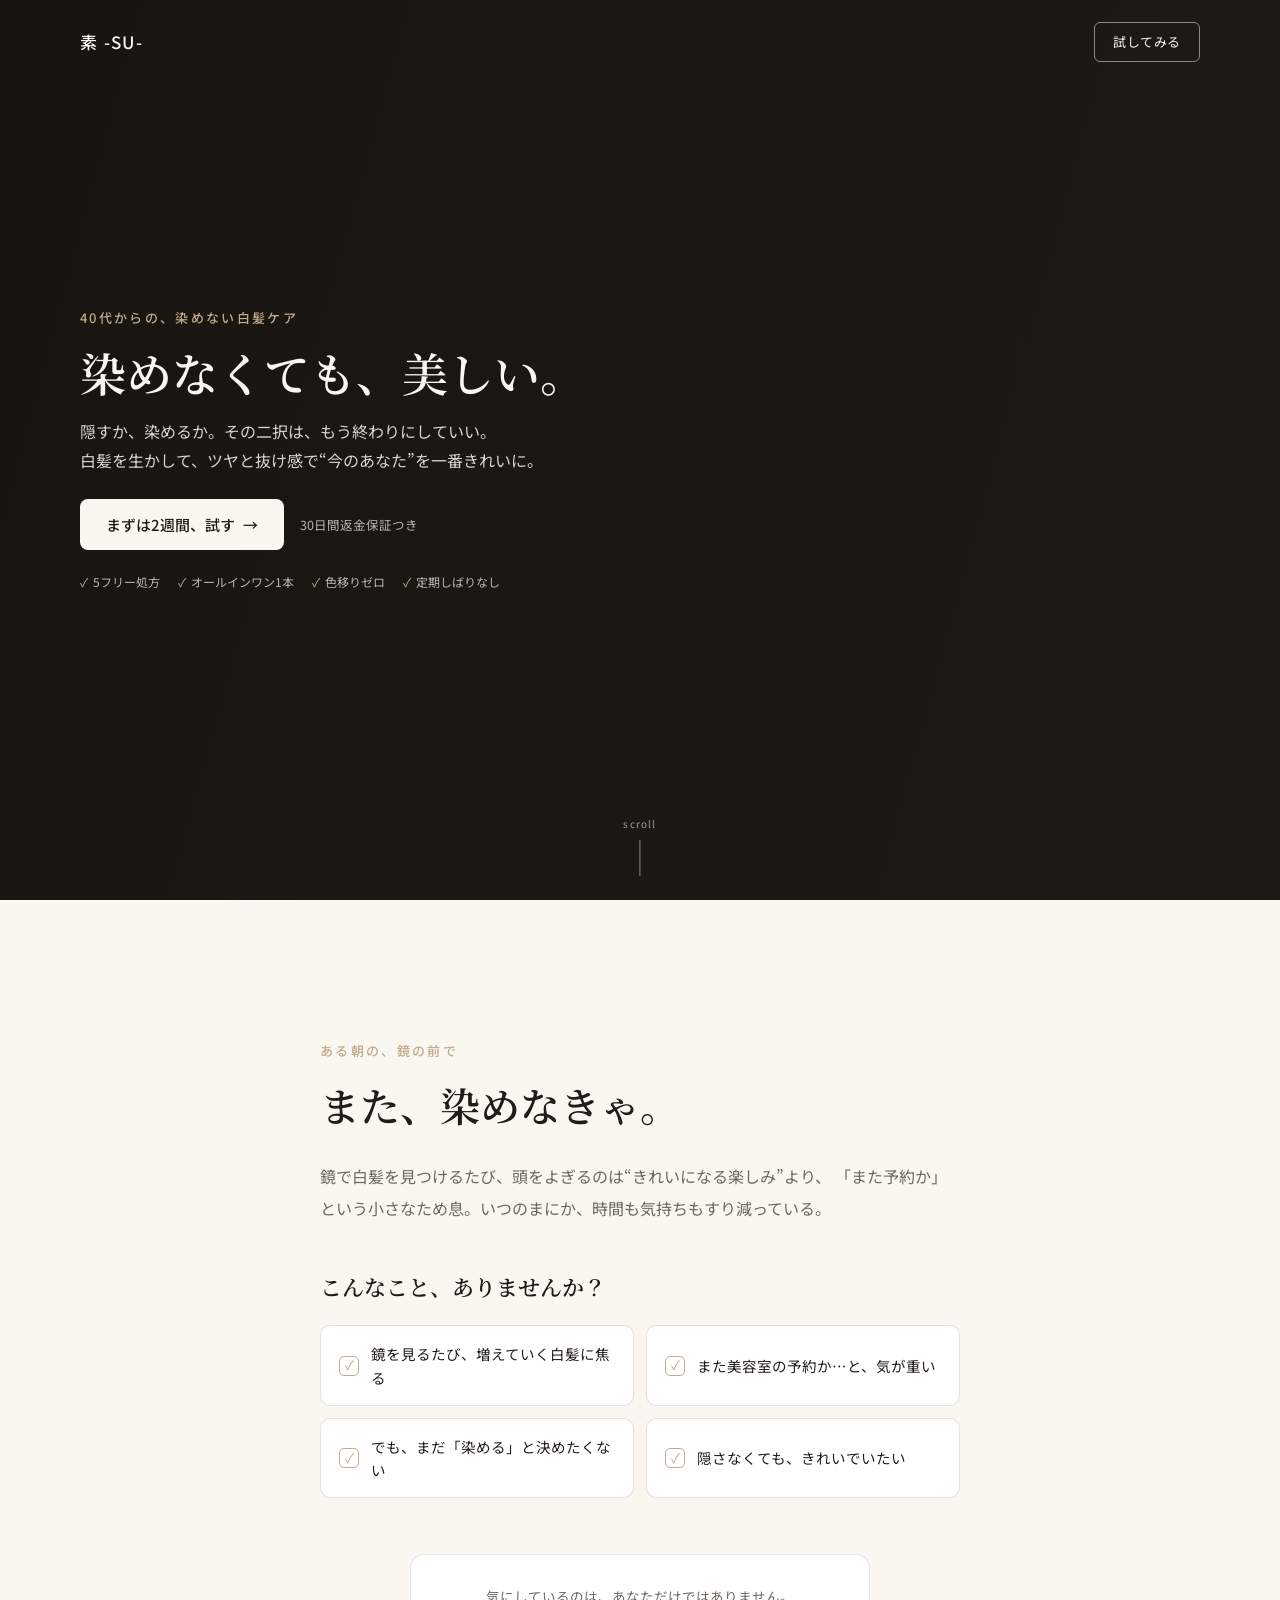
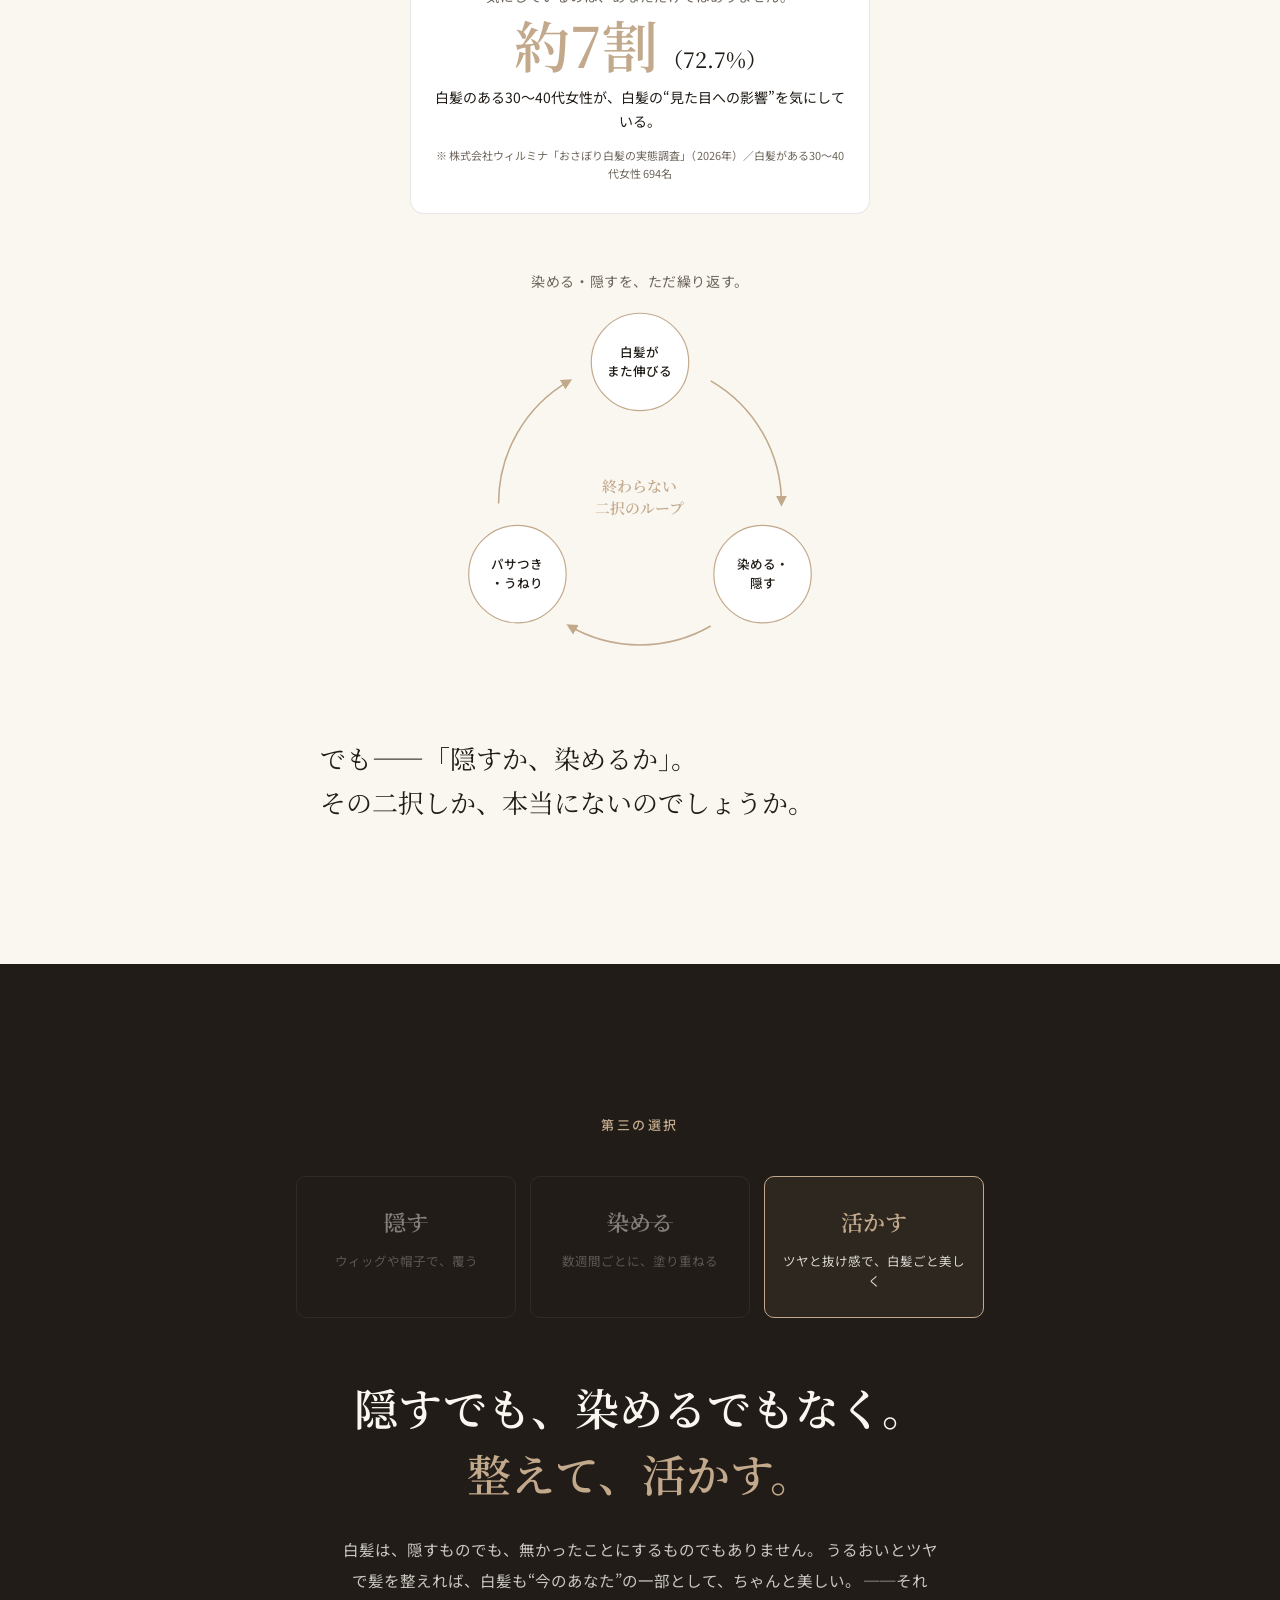
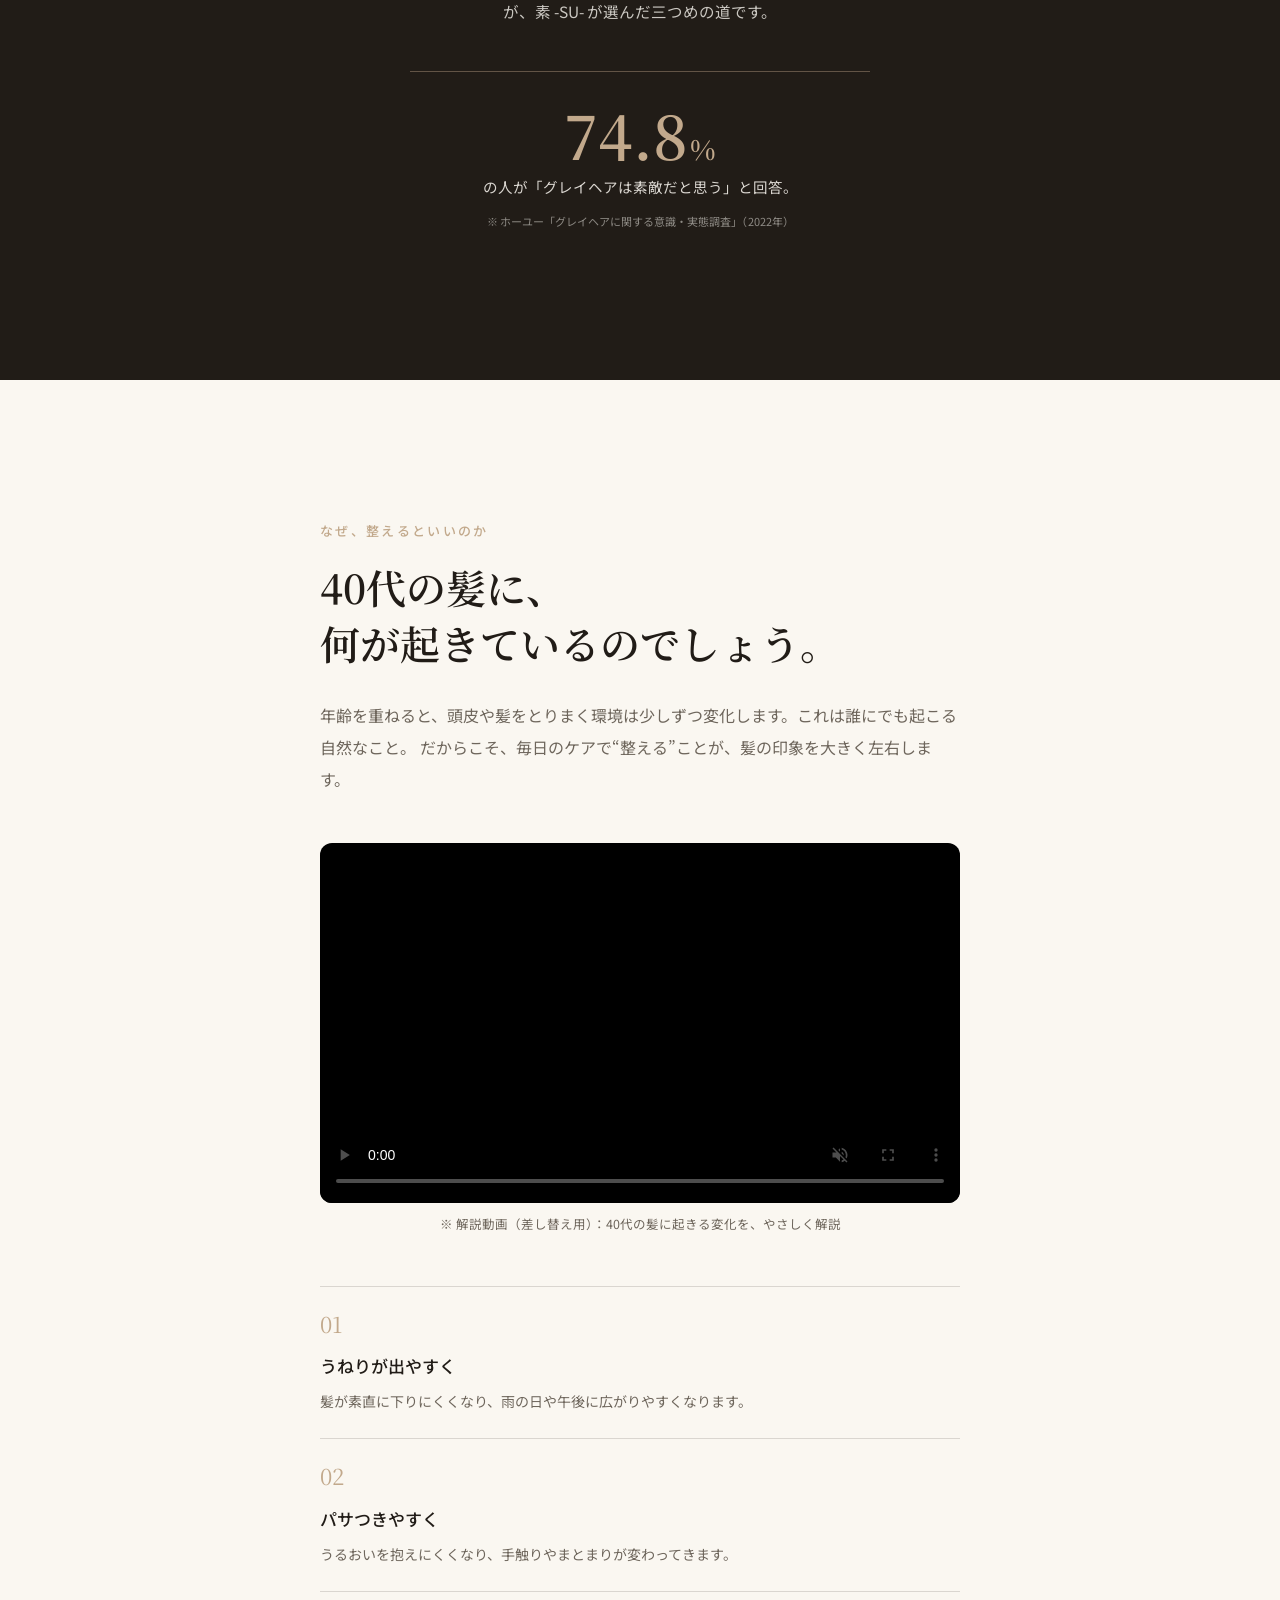
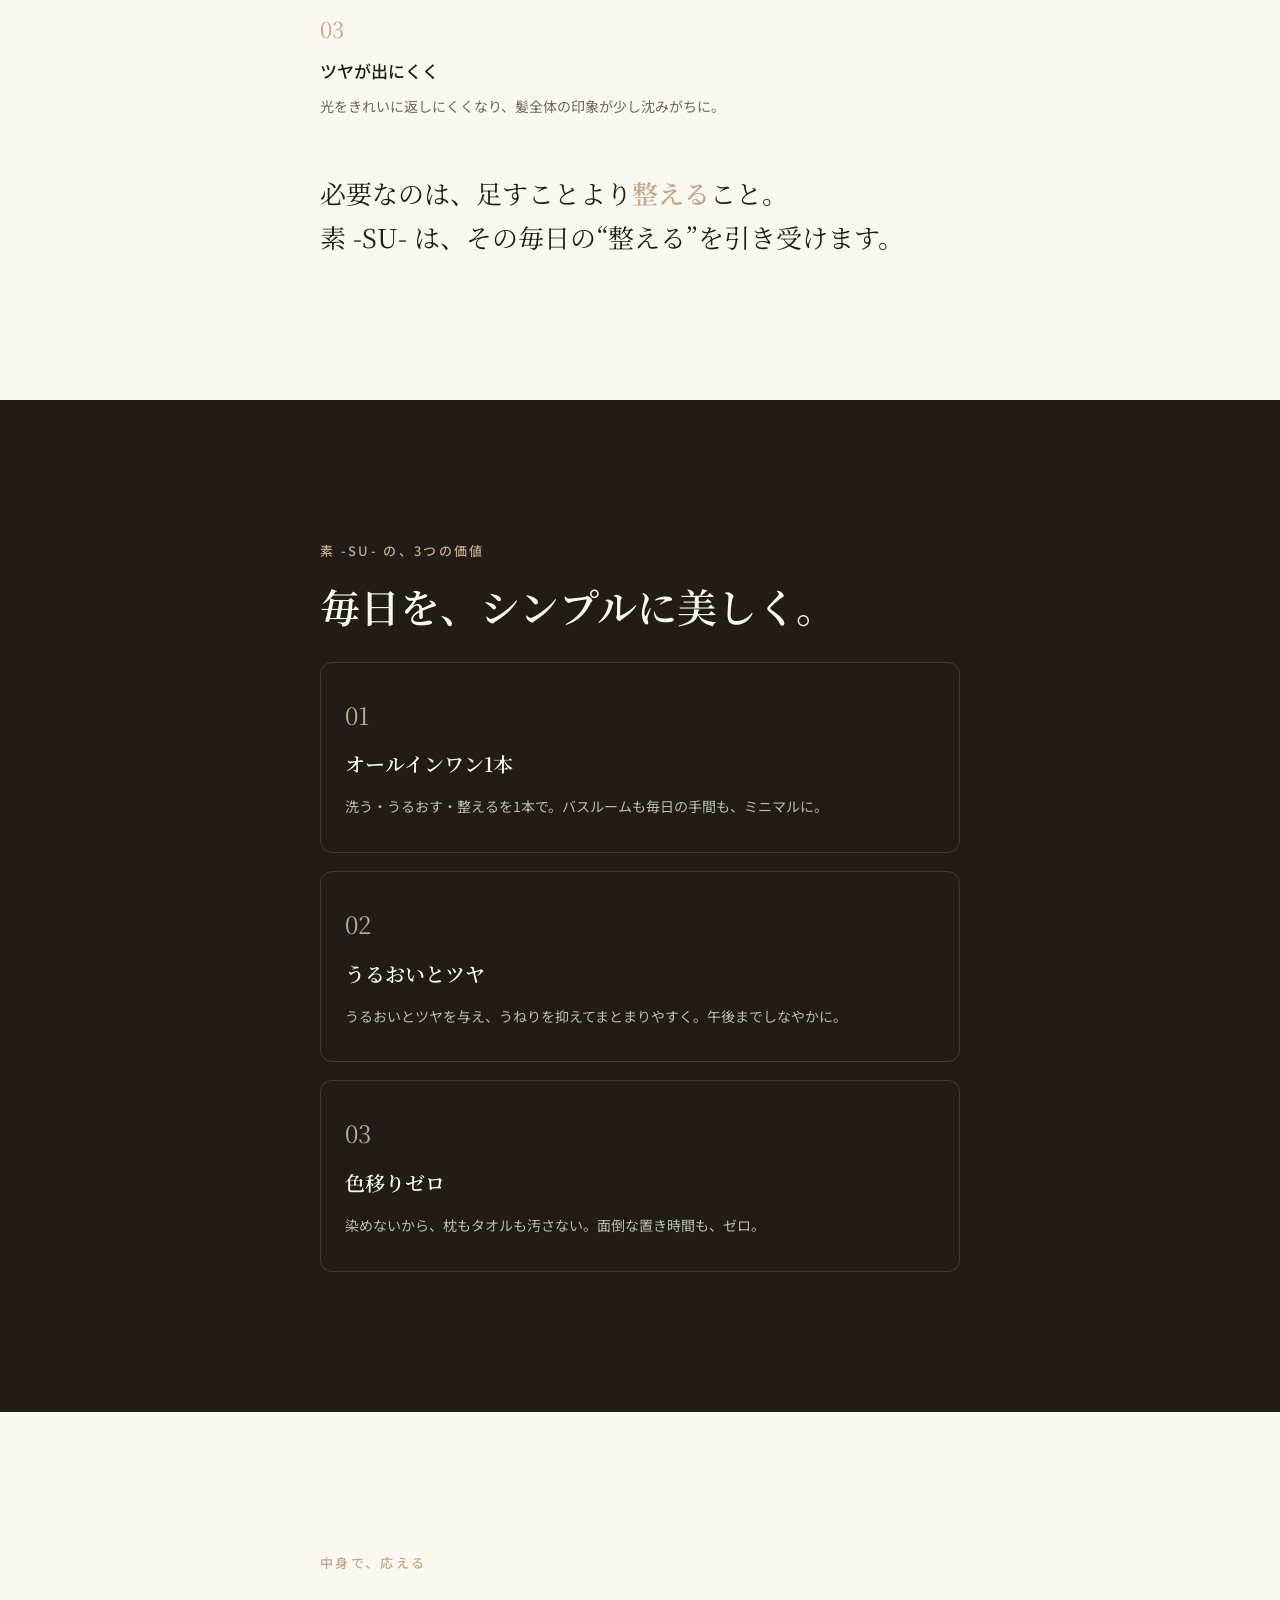
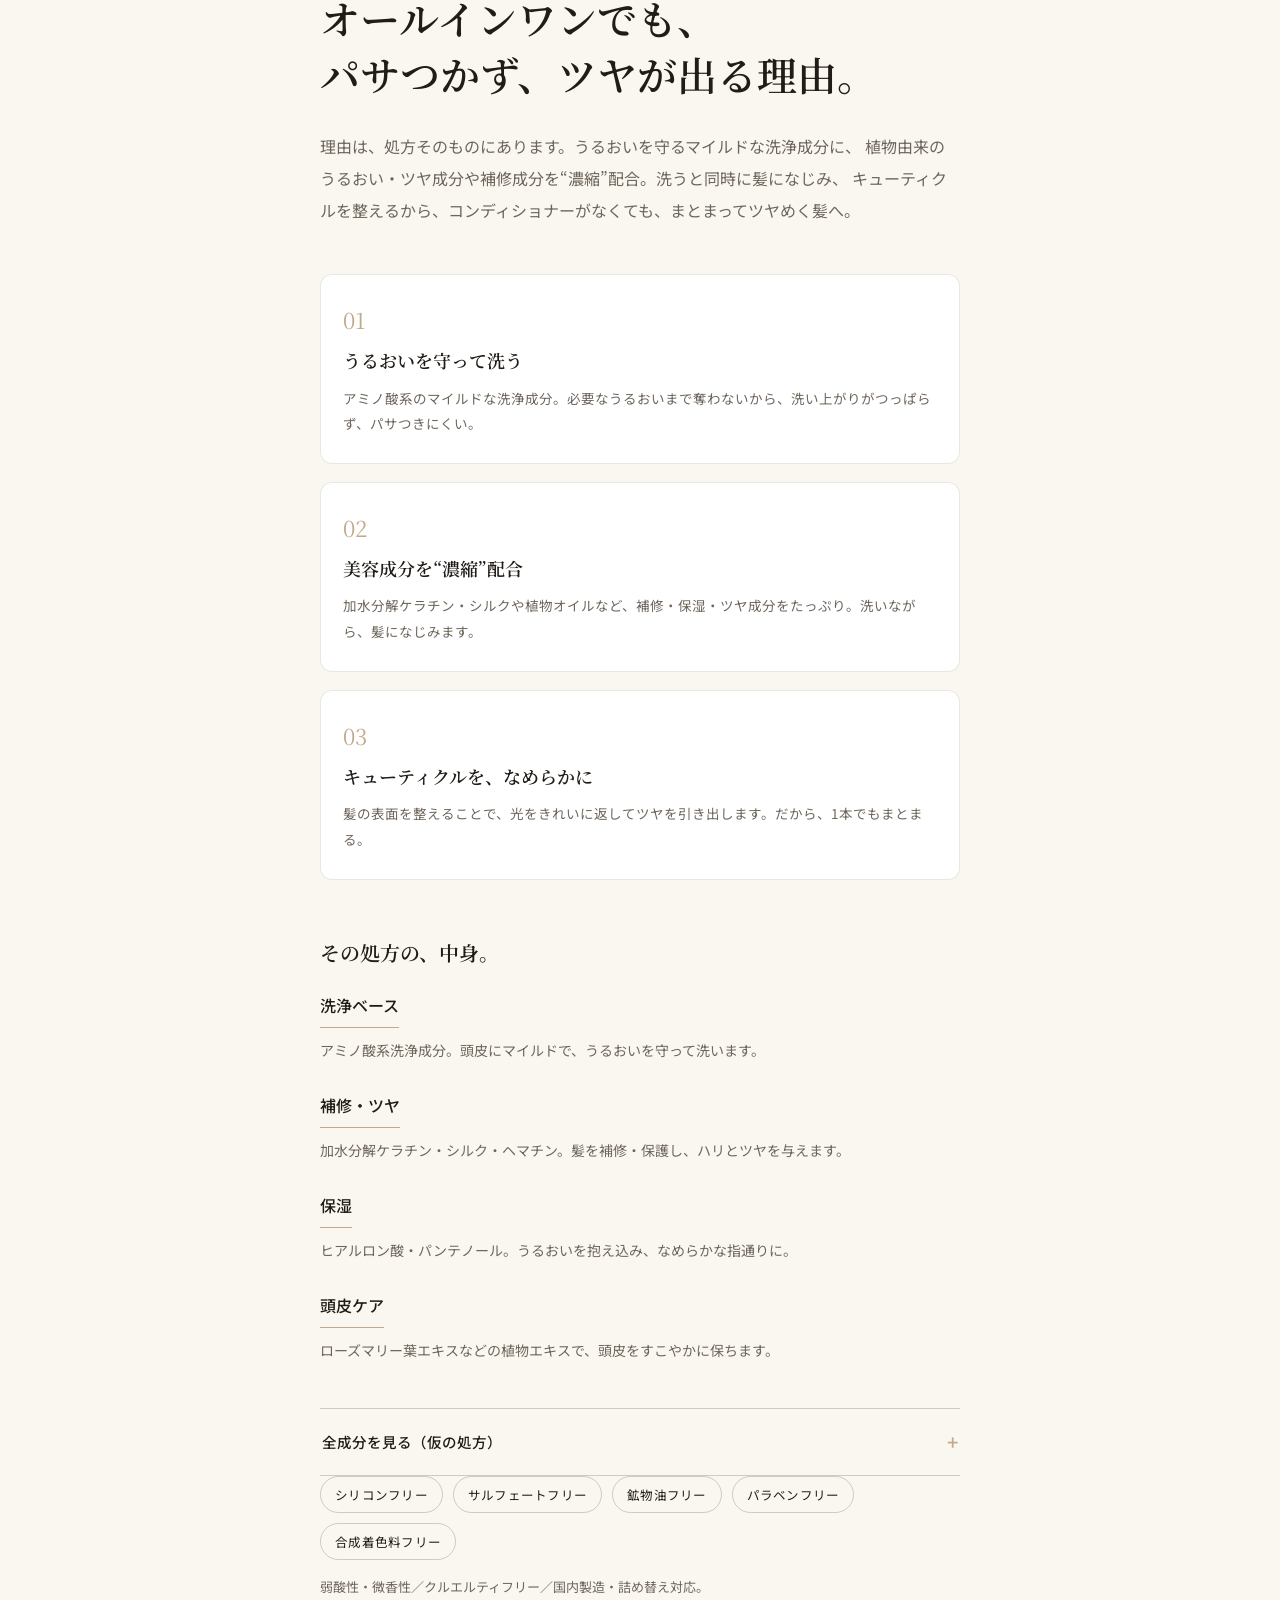
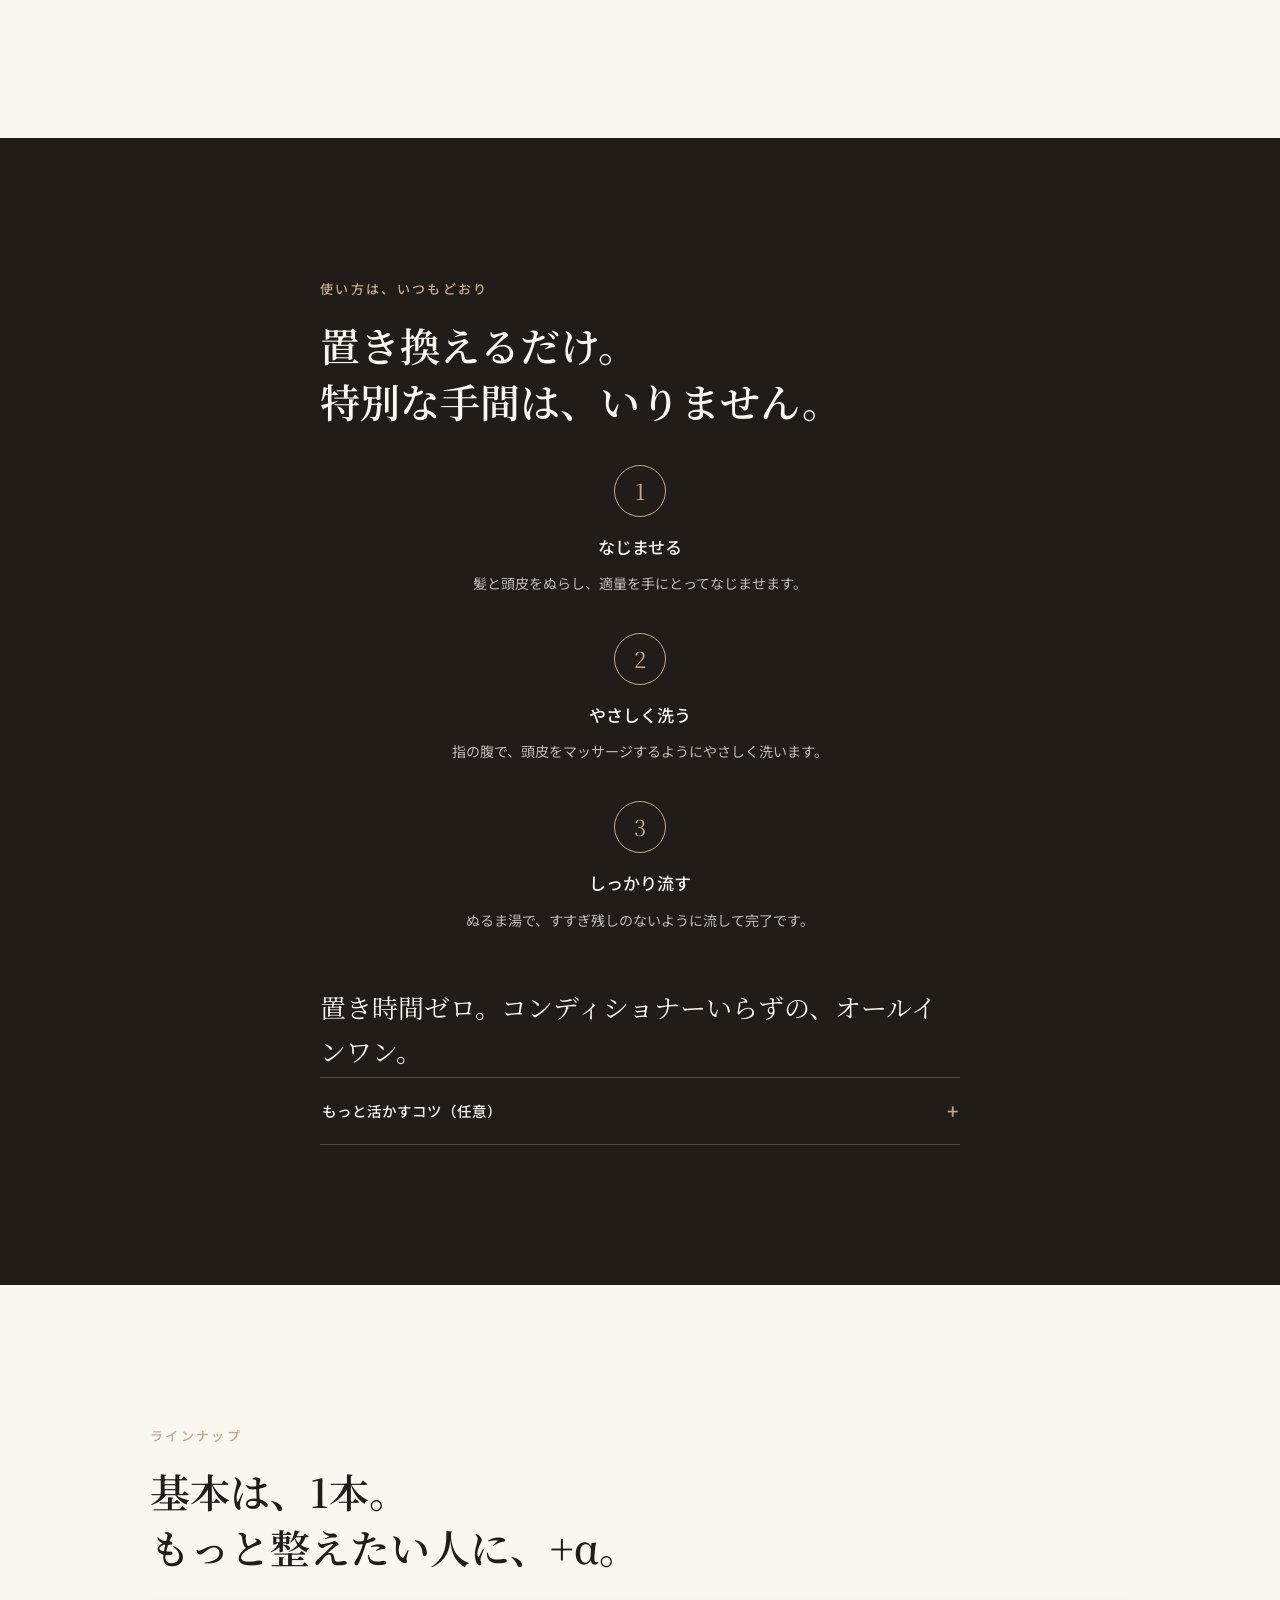
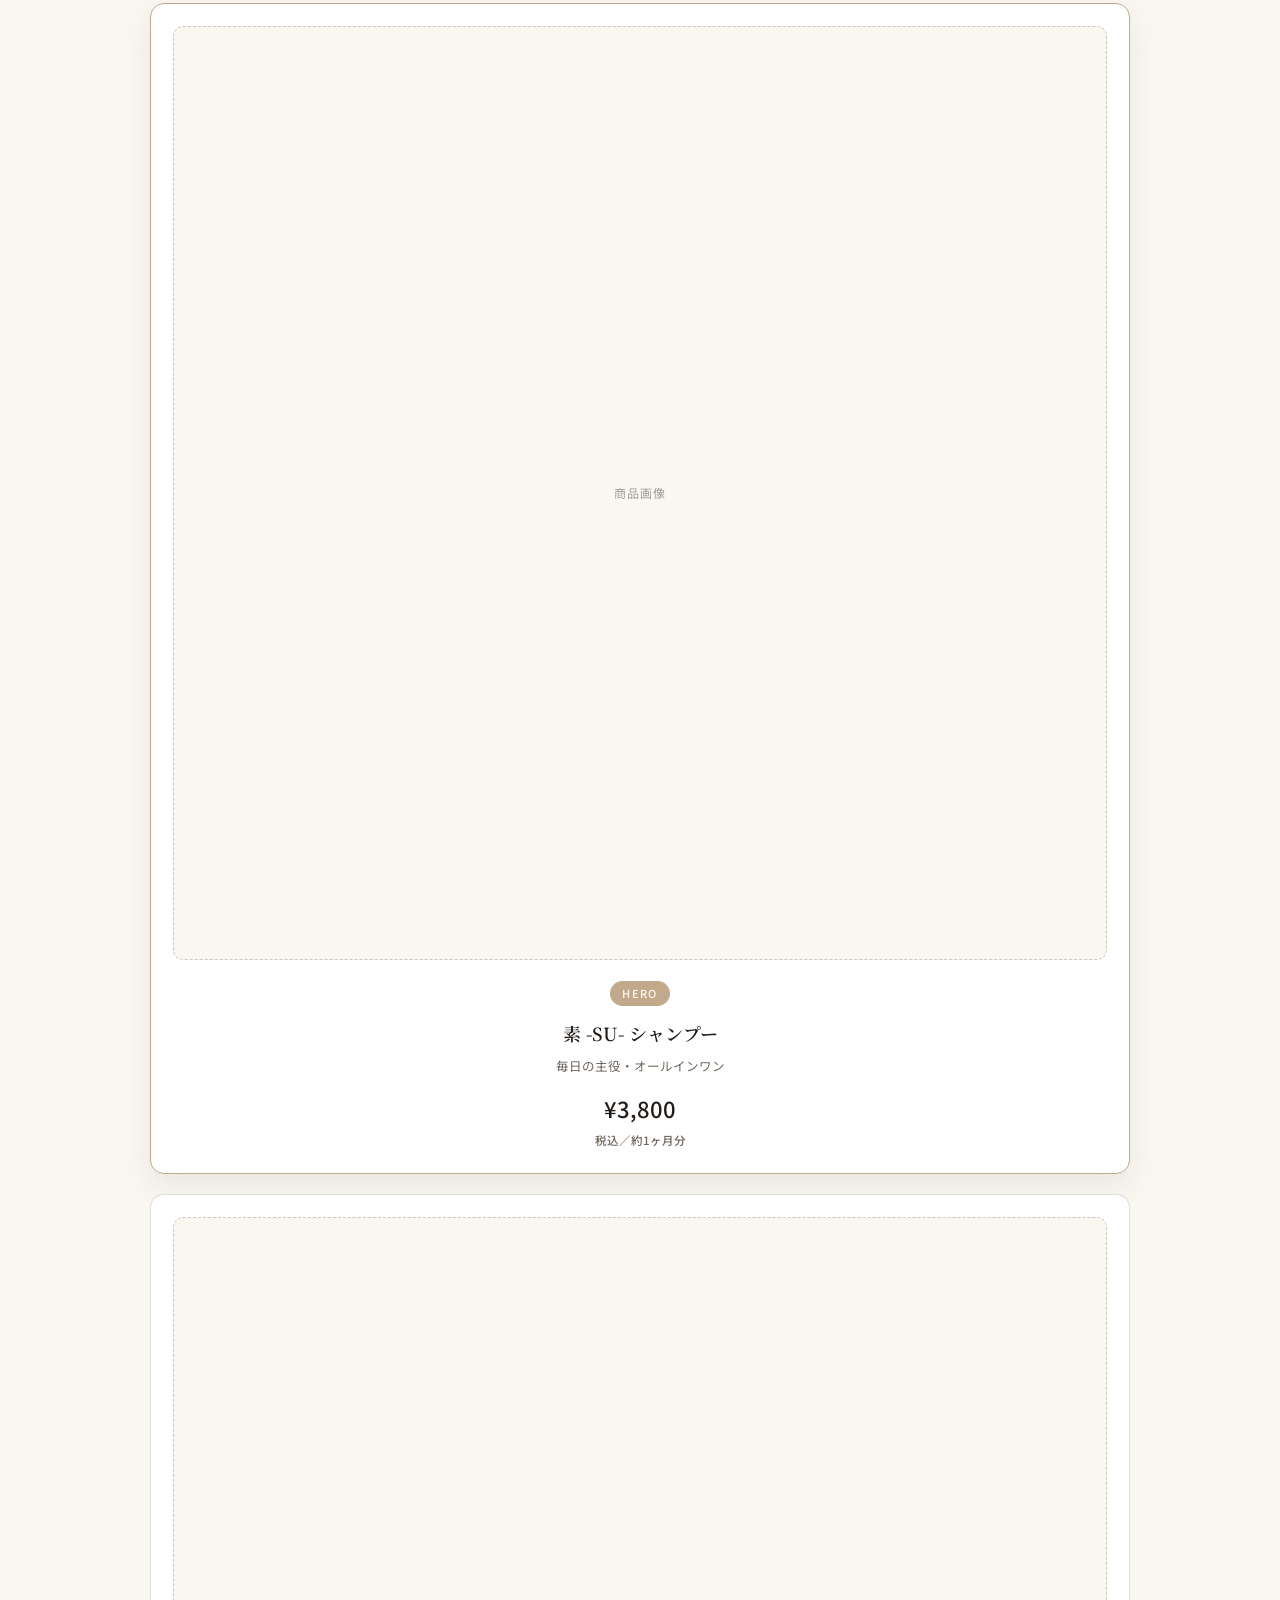
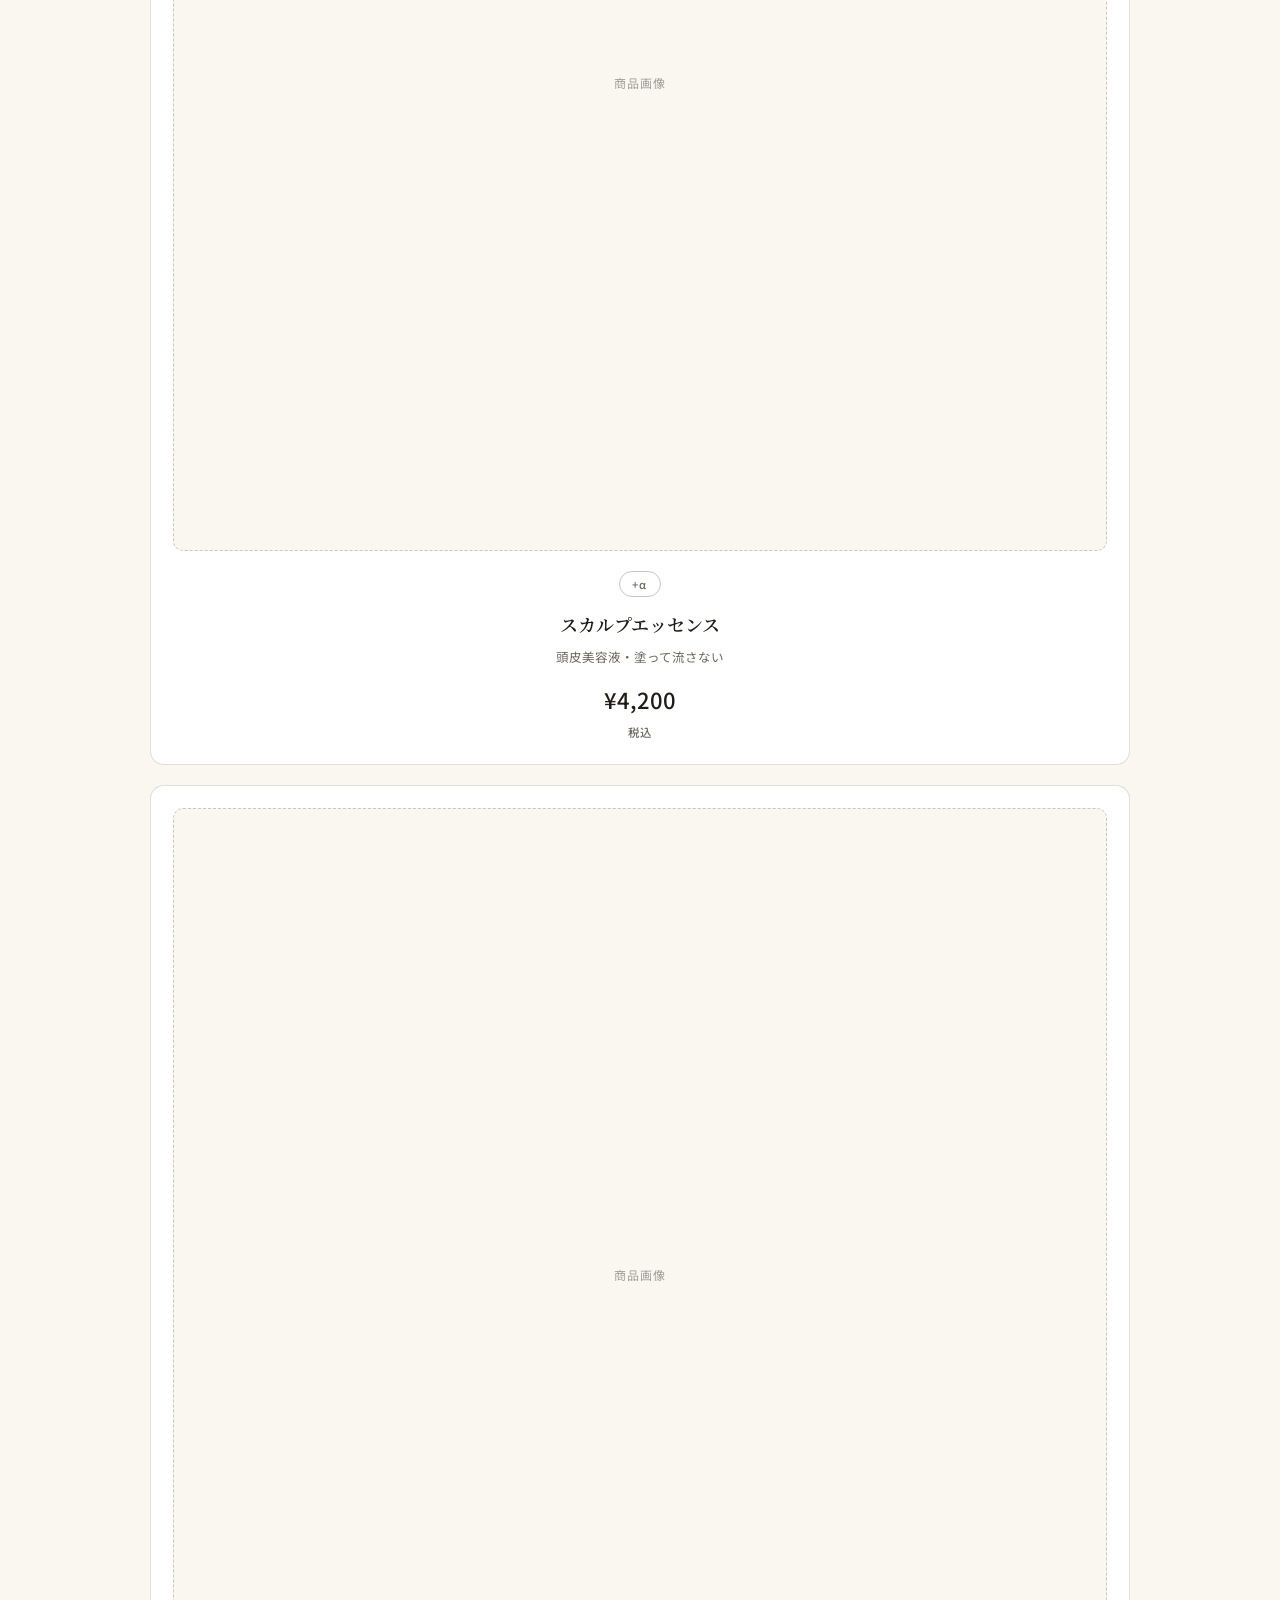
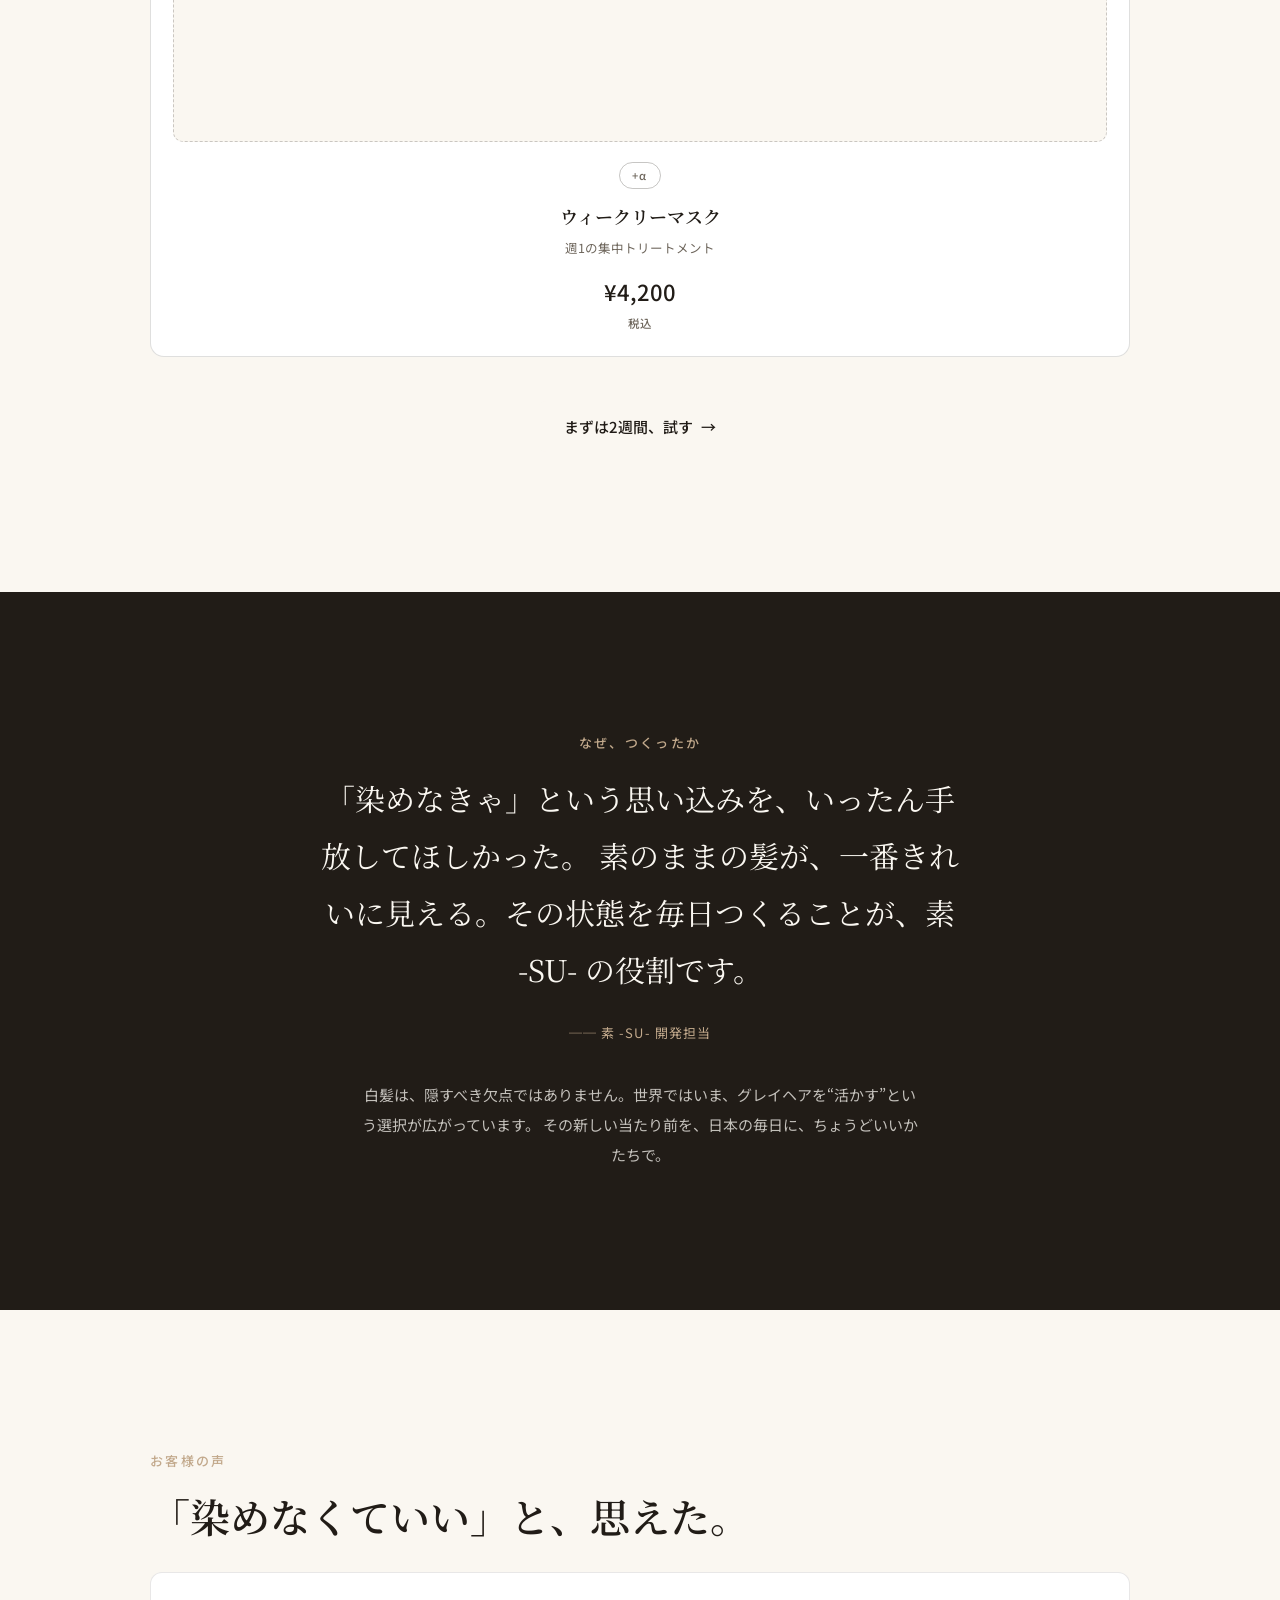
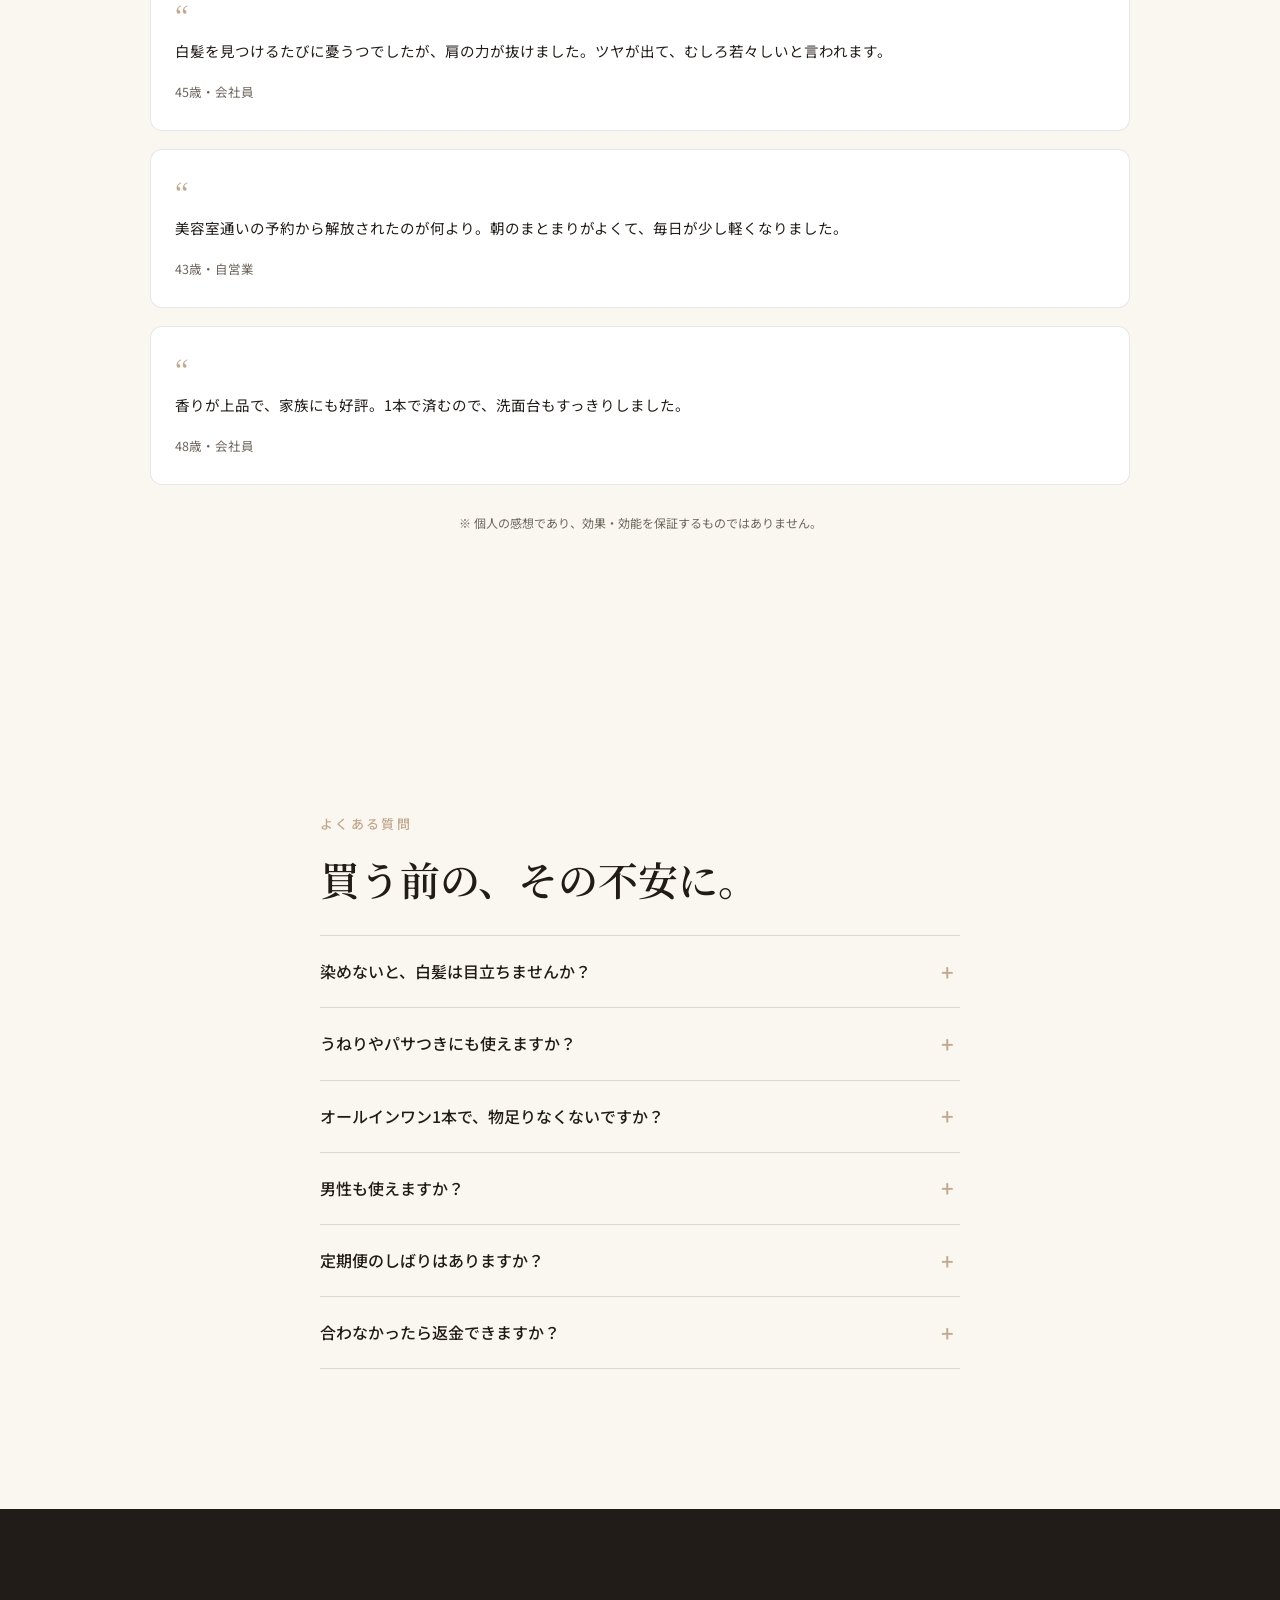
==== バックアップ/index.html @ dcca411d "更新-1" ====
<!DOCTYPE html>
<!-- lang="ja" ＝ このページは日本語、とブラウザに伝える設定です -->
<html lang="ja">
<head>
  <meta charset="UTF-8">
  <!-- スマホで正しい幅で表示するための必須設定（レスポンシブの土台） -->
  <meta name="viewport" content="width=device-width, initial-scale=1.0">

  <!-- 検索結果やSNSシェア時に出るタイトル・説明文 -->
  <title>素 -SU- ｜ 染めなくても、美しい。40代からの染めない白髪ケア</title>
  <meta name="description" content="隠すか、染めるか。その二択は、もう終わり。白髪を生かして、ツヤと抜け感で“今のあなた”を一番きれいに見せる、毎日のミニマルケア。">

  <!-- Google Fonts を読み込み（見出し＝Noto Serif JP / 本文＝Noto Sans JP） -->
  <link rel="preconnect" href="https://fonts.googleapis.com">
  <link rel="preconnect" href="https://fonts.gstatic.com" crossorigin>
  <link href="https://fonts.googleapis.com/css2?family=Noto+Sans+JP:wght@400;500&family=Noto+Serif+JP:wght@500;600&display=swap" rel="stylesheet">

  <!-- 自分のCSSファイルを読み込み（見た目の設定はすべて style.css に書いてあります） -->
  <link rel="stylesheet" href="style.css">
</head>

<body>

  <!-- ============================================================
       ヘッダー：ロゴ ＋ 右上の小さなCTAリンク
       position は CSS で「画面に追従（fixed）」させています
  ============================================================ -->
  <header class="site-header">
    <a href="#" class="logo" aria-label="素 -SU- ホーム">素 -SU-</a>
    <a href="#purchase" class="header-cta">試してみる</a>
  </header>


  <!-- ============================================================
       ① ファーストビュー（ヒーロー）
       背景動画 → 暗いオーバーレイ → テキスト、の3層構造です
  ============================================================ -->
  <section class="hero">

    <!-- 背景動画。属性の意味：
         autoplay  = 自動再生
         muted     = 無音（これが無いとスマホで自動再生されません）
         loop      = 繰り返し
         playsinline = スマホで全画面化させず、その場で再生
         poster    = 動画読み込み前に表示する静止画（images/ の画像）
         ※ videos/hero.mp4 を本番の動画に差し替えるだけでOKです -->
    <video class="hero__video" autoplay muted loop playsinline
           poster="images/hero-poster.jpg">
      <source src="videos/hero.mp4" type="video/mp4">
    </video>

    <!-- 文字を読みやすくするための暗いグラデーション層 -->
    <div class="hero__overlay" aria-hidden="true"></div>

    <!-- ヒーローの中身（文字・ボタン） -->
    <div class="hero__inner">
      <!-- アイブロウ（見出しの上の小さな一言） -->
      <p class="hero__eyebrow">40代からの、染めない白髪ケア</p>

      <!-- メイン見出し（h1＝ページで最も重要な見出し） -->
      <h1 class="hero__title">染めなくても、美しい。</h1>

      <!-- サブコピー -->
      <p class="hero__subtitle">
        隠すか、染めるか。その二択は、もう終わりにしていい。<br>
        白髪を生かして、ツヤと抜け感で“今のあなた”を一番きれいに。
      </p>

      <!-- CTA（行動を促すボタン）＋ 安心材料（返金保証）を横に添える -->
      <div class="hero__cta-group">
        <a href="#purchase" class="btn btn--primary">
          まずは2週間、試す
          <span class="btn__arrow" aria-hidden="true">→</span>
        </a>
        <span class="hero__guarantee">30日間返金保証つき</span>
      </div>

      <!-- 安心バッジ（購入前の不安をその場でつぶす要素） -->
      <ul class="hero__badges">
        <li>5フリー処方</li>
        <li>オールインワン1本</li>
        <li>色移りゼロ</li>
        <li>定期しばりなし</li>
      </ul>
    </div>

    <!-- スクロール誘導（クリックで下のセクションへ。CSSで上下に揺れます） -->
    <a href="#story" class="hero__scroll" aria-label="下へスクロール">
      <span>scroll</span>
      <span class="hero__scroll-line" aria-hidden="true"></span>
    </a>
  </section>


  <!-- ============================================================
       ② 共感・問題提起（Problem）
       ペルソナの本音に寄り添い、「二択に疲れた」気持ちを言語化。
       class="reveal" の要素は、スクロールで画面に入るとふわっと表示されます。
  ============================================================ -->
  <section id="story" class="problem">
    <div class="problem__inner">
      <p class="problem__eyebrow reveal">ある朝の、鏡の前で</p>
      <h2 class="problem__title reveal">また、染めなきゃ。</h2>
      <p class="problem__lead reveal">
        鏡で白髪を見つけるたび、頭をよぎるのは“きれいになる楽しみ”より、
        「また予約か」という小さなため息。いつのまにか、時間も気持ちもすり減っている。
      </p>

      <!-- 自己診断グリッド（参考②：こんなお悩みありませんか？）
           具体的な悩みを並べ、読者に“自分のことだ”と感じてもらうパート。 -->
      <p class="problem__check-lead reveal">こんなこと、ありませんか？</p>
      <ul class="problem__checks">
        <li class="problem__check reveal"><span class="problem__check-box" aria-hidden="true"></span>鏡を見るたび、増えていく白髪に焦る</li>
        <li class="problem__check reveal"><span class="problem__check-box" aria-hidden="true"></span>また美容室の予約か…と、気が重い</li>
        <li class="problem__check reveal"><span class="problem__check-box" aria-hidden="true"></span>でも、まだ「染める」と決めたくない</li>
        <li class="problem__check reveal"><span class="problem__check-box" aria-hidden="true"></span>隠さなくても、きれいでいたい</li>
      </ul>

      <!-- 信頼の数字（参考①②）：実在の調査データで“悩みの事実”を裏づける。
           ※架空商品なので自社実績は載せず、出典のある市場データを使用しています。 -->
      <div class="problem__stat reveal">
        <p class="problem__stat-lead">気にしているのは、あなただけではありません。</p>
        <p class="problem__stat-num">約7割<small>（72.7%）</small></p>
        <p class="problem__stat-desc">白髪のある30〜40代女性が、白髪の“見た目への影響”を気にしている。</p>
        <p class="problem__stat-src">※ 株式会社ウィルミナ「おさぼり白髪の実態調査」（2026年）／白髪がある30〜40代女性 694名</p>
      </div>

      <!-- 二択ループの図解（参考①：悩みの“仕組み”を見せて納得を補強）
           染める・隠す → また伸びる → すぐ元通り …が終わらない様子をSVGで可視化。
           SVG＝図形を描くためのタグ。viewBox で描画範囲を決め、その中に円や線を置きます。 -->
      <figure class="loop reveal">
        <figcaption class="loop__cap">染める・隠すを、ただ繰り返す。</figcaption>
        <svg class="loop__svg" viewBox="0 0 560 470" xmlns="http://www.w3.org/2000/svg"
             role="img" aria-label="白髪がまた伸びる、染める・隠す、すぐ元通り、を繰り返す終わらないループの図">
          <!-- defs：矢印の先端マークの定義（再利用できる部品） -->
          <defs>
            <marker id="loopArrow" viewBox="0 0 10 10" refX="7" refY="5"
                    markerWidth="7" markerHeight="7" orient="auto-start-reverse">
              <path d="M0,0 L10,5 L0,10 z" fill="#C2A98C"/>
            </marker>
          </defs>

          <!-- 円周にそった3本の矢印（時計回りにぐるぐる回る様子） -->
          <path d="M 370 94 A 180 180 0 0 1 460 250" fill="none" stroke="#C2A98C" stroke-width="2" marker-end="url(#loopArrow)"/>
          <path d="M 370 406 A 180 180 0 0 1 190 406" fill="none" stroke="#C2A98C" stroke-width="2" marker-end="url(#loopArrow)"/>
          <path d="M 100 250 A 180 180 0 0 1 190 94"  fill="none" stroke="#C2A98C" stroke-width="2" marker-end="url(#loopArrow)"/>

          <!-- 中央のラベル -->
          <text x="280" y="236" text-anchor="middle" class="loop__center">終わらない</text>
          <text x="280" y="264" text-anchor="middle" class="loop__center">二択のループ</text>

          <!-- 3つのノード（円＋テキスト） -->
          <g>
            <circle cx="280" cy="70" r="62" fill="#FFFFFF" stroke="#C2A98C" stroke-width="1.5"/>
            <text x="280" y="64" text-anchor="middle" class="loop__node">白髪が</text>
            <text x="280" y="88" text-anchor="middle" class="loop__node">また伸びる</text>
          </g>
          <g>
            <circle cx="436" cy="340" r="62" fill="#FFFFFF" stroke="#C2A98C" stroke-width="1.5"/>
            <text x="436" y="334" text-anchor="middle" class="loop__node">染める・</text>
            <text x="436" y="358" text-anchor="middle" class="loop__node">隠す</text>
          </g>
          <g>
            <circle cx="124" cy="340" r="62" fill="#FFFFFF" stroke="#C2A98C" stroke-width="1.5"/>
            <text x="124" y="334" text-anchor="middle" class="loop__node">パサつき</text>
            <text x="124" y="358" text-anchor="middle" class="loop__node">・うねり</text>
          </g>
        </svg>
      </figure>

      <!-- 次セクション（第三の選択）へつなぐ、希望のひとこと -->
      <p class="problem__pivot reveal">
        でも——「隠すか、染めるか」。<br>
        その二択しか、本当にないのでしょうか。
      </p>
    </div>
  </section>


  <!-- ============================================================
       ③ 第三の選択（Concept）
       このLPの中心メッセージ。「隠す／染める」という二択を静かに退け、
       「整えて、活かす」という三つめの道を提示します。
       暗い背景に戻して“映画的な見せ場”をつくり、ページにリズムを出します。
       薬機法メモ：効能は「うるおい・ツヤ・整える・見せる」の範囲に限定。
                   「防ぐ・治す・育毛」など医薬品的な表現は使っていません。
  ============================================================ -->
  <section id="concept" class="concept">
    <div class="concept__inner">

      <!-- アイブロウ（このセクションの主題ラベル） -->
      <p class="concept__eyebrow reveal">第三の選択</p>

      <!-- 3つの道。隠す／染める は“退けた選択”として控えめに（取り消し線）、
           活かす だけをブランドカラーで強調 ＝ ここがこのセクションの見せ場。
           並列の3項目なので <ul><li> で組んでいます。 -->
      <ul class="concept__paths reveal" aria-label="3つの選択肢">
        <li class="concept__path concept__path--muted">
          <span class="concept__path-name">隠す</span>
          <span class="concept__path-desc">ウィッグや帽子で、覆う</span>
        </li>
        <li class="concept__path concept__path--muted">
          <span class="concept__path-name">染める</span>
          <span class="concept__path-desc">数週間ごとに、塗り重ねる</span>
        </li>
        <li class="concept__path concept__path--active">
          <span class="concept__path-name">活かす</span>
          <span class="concept__path-desc">ツヤと抜け感で、白髪ごと美しく</span>
        </li>
      </ul>

      <!-- 中心メッセージ（明朝で大きく）。改行で“間”をつくります -->
      <h2 class="concept__statement reveal">
        隠すでも、染めるでもなく。<br>
        <span class="concept__statement-em">整えて、活かす。</span>
      </h2>

      <!-- コンセプトの言語化。薬機法の範囲内で「整える／見せる」に留めています -->
      <p class="concept__lead reveal">
        白髪は、隠すものでも、無かったことにするものでもありません。
        うるおいとツヤで髪を整えれば、白髪も“今のあなた”の一部として、ちゃんと美しい。
        ──それが、素 -SU- が選んだ三つめの道です。
      </p>

      <!-- 市場データ（参考①②）：ブランドの主張＝「活かす＝美しい」を、出典付きの“好感度”で裏づけ。
           ※02は“問題”の裏づけ、ここは“活かすは素敵だと多くが思っている”という主張の裏づけ。 -->
      <div class="concept__stat reveal">
        <p class="concept__stat-num">74.8<span>%</span></p>
        <p class="concept__stat-desc">の人が「グレイヘアは素敵だと思う」と回答。</p>
        <p class="concept__stat-src">※ ホーユー「グレイヘアに関する意識・実態調査」（2022年）</p>
      </div>

    </div>
  </section>


  <!-- ============================================================
       ④ 科学で語る（信頼づくり）
       「40代の髪に何が起きているか」を“知識の提供”として語り、信頼感を出す。
       薬機法メモ：ここは教育パート。商品の約束は「整える・ツヤ・うるおい」に限定し、
                   「防ぐ・治す」などの医薬品的表現は使いません。
  ============================================================ -->
  <section id="science" class="section section--light science">
    <div class="section__inner">
      <p class="eyebrow reveal">なぜ、整えるといいのか</p>
      <h2 class="section__title reveal">40代の髪に、<br>何が起きているのでしょう。</h2>
      <p class="section__lead reveal">
        年齢を重ねると、頭皮や髪をとりまく環境は少しずつ変化します。これは誰にでも起こる自然なこと。
        だからこそ、毎日のケアで“整える”ことが、髪の印象を大きく左右します。
      </p>

      <!-- 解説動画スロット（参考②：動画で見せる）
           controls＝再生バーを表示（自分で再生）／poster＝再生前の静止画。
           いまは仮で hero.mp4 を表示。本番では videos/science.mp4 などに差し替えてください。
           （動画は figure＝図版、figcaption＝そのキャプション、で意味づけしています） -->
      <figure class="science__video reveal">
        <video class="science__video-el" controls playsinline muted
               poster="images/hero-poster.jpg">
          <source src="videos/hero.mp4" type="video/mp4">
          お使いのブラウザは動画の表示に対応していません。
        </video>
        <figcaption class="science__video-cap">
          ※ 解説動画（差し替え用）：40代の髪に起きる変化を、やさしく解説
        </figcaption>
      </figure>

      <!-- 3つの変化（並列なので ul。数字は順番ではなく見出しのアクセント） -->
      <ul class="science__points">
        <li class="science__point reveal">
          <span class="science__point-num" aria-hidden="true">01</span>
          <h3 class="science__point-name">うねりが出やすく</h3>
          <p class="science__point-desc">髪が素直に下りにくくなり、雨の日や午後に広がりやすくなります。</p>
        </li>
        <li class="science__point reveal">
          <span class="science__point-num" aria-hidden="true">02</span>
          <h3 class="science__point-name">パサつきやすく</h3>
          <p class="science__point-desc">うるおいを抱えにくくなり、手触りやまとまりが変わってきます。</p>
        </li>
        <li class="science__point reveal">
          <span class="science__point-num" aria-hidden="true">03</span>
          <h3 class="science__point-name">ツヤが出にくく</h3>
          <p class="science__point-desc">光をきれいに返しにくくなり、髪全体の印象が少し沈みがちに。</p>
        </li>
      </ul>

      <p class="section__bridge reveal">
        必要なのは、足すことより<strong>整える</strong>こと。<br>
        素 -SU- は、その毎日の“整える”を引き受けます。
      </p>
    </div>
  </section>


  <!-- ============================================================
       ⑤ 商品特長（3つの価値）
       素 -SU- が毎日もたらす価値を、3つに絞って提示。暗い背景で“主役”の見せ場に。
  ============================================================ -->
  <section id="features" class="section section--dark features">
    <div class="section__inner">
      <p class="eyebrow reveal">素 -SU- の、3つの価値</p>
      <h2 class="section__title reveal">毎日を、シンプルに美しく。</h2>

      <ul class="features__grid">
        <li class="features__item reveal">
          <span class="features__num" aria-hidden="true">01</span>
          <h3 class="features__name">オールインワン1本</h3>
          <p class="features__desc">洗う・うるおす・整えるを1本で。バスルームも毎日の手間も、ミニマルに。</p>
        </li>
        <li class="features__item reveal">
          <span class="features__num" aria-hidden="true">02</span>
          <h3 class="features__name">うるおいとツヤ</h3>
          <p class="features__desc">うるおいとツヤを与え、うねりを抑えてまとまりやすく。午後までしなやかに。</p>
        </li>
        <li class="features__item reveal">
          <span class="features__num" aria-hidden="true">03</span>
          <h3 class="features__name">色移りゼロ</h3>
          <p class="features__desc">染めないから、枕もタオルも汚さない。面倒な置き時間も、ゼロ。</p>
        </li>
      </ul>
    </div>
  </section>


  <!-- ============================================================
       ⑥ 成分・処方へのこだわり（透明性）
       “世界観だけでなく中身で納得させる”パート。明るい背景でクリーンに。
       薬機法メモ：成分の特徴は語ってOK。ただし「だから白髪に効く」とは結びつけない。
  ============================================================ -->
  <section id="ingredients" class="section section--light ingredients">
    <div class="section__inner">
      <p class="eyebrow reveal">中身で、応える</p>
      <h2 class="section__title reveal">オールインワンでも、<br>パサつかず、ツヤが出る理由。</h2>
      <p class="section__lead reveal">
        理由は、処方そのものにあります。うるおいを守るマイルドな洗浄成分に、
        植物由来のうるおい・ツヤ成分や補修成分を“濃縮”配合。洗うと同時に髪になじみ、
        キューティクルを整えるから、コンディショナーがなくても、まとまってツヤめく髪へ。
      </p>

      <!-- なぜ1本で叶うのか：3つの理由（参考①の“仕組みで納得させる”）
           薬機法メモ：「栄養がキューティクル内に入る」等は使わず、
           「髪になじむ／キューティクルを整える／ツヤを引き出す」に置き換えています。 -->
      <ul class="reasons">
        <li class="reason reveal">
          <span class="reason__num" aria-hidden="true">01</span>
          <h3 class="reason__name">うるおいを守って洗う</h3>
          <p class="reason__desc">アミノ酸系のマイルドな洗浄成分。必要なうるおいまで奪わないから、洗い上がりがつっぱらず、パサつきにくい。</p>
        </li>
        <li class="reason reveal">
          <span class="reason__num" aria-hidden="true">02</span>
          <h3 class="reason__name">美容成分を“濃縮”配合</h3>
          <p class="reason__desc">加水分解ケラチン・シルクや植物オイルなど、補修・保湿・ツヤ成分をたっぷり。洗いながら、髪になじみます。</p>
        </li>
        <li class="reason reveal">
          <span class="reason__num" aria-hidden="true">03</span>
          <h3 class="reason__name">キューティクルを、なめらかに</h3>
          <p class="reason__desc">髪の表面を整えることで、光をきれいに返してツヤを引き出します。だから、1本でもまとまる。</p>
        </li>
      </ul>

      <!-- 成分グループ（4つ）：上の理由を支える“中身” -->
      <p class="ingredients__subhead reveal">その処方の、中身。</p>
      <div class="ingredients__cols">
        <div class="ingredients__col reveal">
          <h3 class="ingredients__col-name">洗浄ベース</h3>
          <p class="ingredients__col-desc">アミノ酸系洗浄成分。頭皮にマイルドで、うるおいを守って洗います。</p>
        </div>
        <div class="ingredients__col reveal">
          <h3 class="ingredients__col-name">補修・ツヤ</h3>
          <p class="ingredients__col-desc">加水分解ケラチン・シルク・ヘマチン。髪を補修・保護し、ハリとツヤを与えます。</p>
        </div>
        <div class="ingredients__col reveal">
          <h3 class="ingredients__col-name">保湿</h3>
          <p class="ingredients__col-desc">ヒアルロン酸・パンテノール。うるおいを抱え込み、なめらかな指通りに。</p>
        </div>
        <div class="ingredients__col reveal">
          <h3 class="ingredients__col-name">頭皮ケア</h3>
          <p class="ingredients__col-desc">ローズマリー葉エキスなどの植物エキスで、頭皮をすこやかに保ちます。</p>
        </div>
      </div>

      <!-- 全成分の開示（参考①：透明性で後押し）
           <details>＝クリックで開閉できる標準パーツ（JavaScript不要）。 -->
      <details class="disclose reveal">
        <summary class="disclose__summary">全成分を見る（仮の処方）</summary>
        <div class="disclose__body">
          <p class="disclose__ingredients">
            水、ココイルグルタミン酸Na、コカミドプロピルベタイン、ラウロイルメチルアラニンNa、グリセリン、加水分解ケラチン（羊毛）、加水分解シルク、ヘマチン、ヒアルロン酸Na、パンテノール、アルガニアスピノサ核油、ホホバ種子油、ローズマリー葉エキス、センブリエキス、BG、クエン酸、エタノール、フェノキシエタノール、香料
          </p>
          <p class="disclose__note">※ 仮の処方イメージです。実際の商品化時に、薬機法にもとづく薬事確認のうえ確定します。</p>
        </div>
      </details>

      <!-- 5つのフリー（無添加） -->
      <ul class="ingredients__free reveal" aria-label="5つの無添加">
        <li>シリコンフリー</li>
        <li>サルフェートフリー</li>
        <li>鉱物油フリー</li>
        <li>パラベンフリー</li>
        <li>合成着色料フリー</li>
      </ul>
      <p class="ingredients__note reveal">弱酸性・微香性／クルエルティフリー／国内製造・詰め替え対応。</p>
    </div>
  </section>


  <!-- ============================================================
       ⑦ 使い方（3ステップ）
       「置き換えるだけ」を視覚化。順番のある手順なので ol（番号つきリスト）。
  ============================================================ -->
  <section id="howto" class="section section--dark howto">
    <div class="section__inner">
      <p class="eyebrow reveal">使い方は、いつもどおり</p>
      <h2 class="section__title reveal">置き換えるだけ。<br>特別な手間は、いりません。</h2>

      <ol class="howto__steps">
        <li class="howto__step reveal">
          <span class="howto__step-num" aria-hidden="true">1</span>
          <h3 class="howto__step-name">なじませる</h3>
          <p class="howto__step-desc">髪と頭皮をぬらし、適量を手にとってなじませます。</p>
        </li>
        <li class="howto__step reveal">
          <span class="howto__step-num" aria-hidden="true">2</span>
          <h3 class="howto__step-name">やさしく洗う</h3>
          <p class="howto__step-desc">指の腹で、頭皮をマッサージするようにやさしく洗います。</p>
        </li>
        <li class="howto__step reveal">
          <span class="howto__step-num" aria-hidden="true">3</span>
          <h3 class="howto__step-name">しっかり流す</h3>
          <p class="howto__step-desc">ぬるま湯で、すすぎ残しのないように流して完了です。</p>
        </li>
      </ol>

      <p class="section__bridge reveal">置き時間ゼロ。コンディショナーいらずの、オールインワン。</p>

      <!-- もっと活かすコツ（参考①：効果的な洗い方）
           基本は3ステップのまま。詳しい洗い方は“読みたい人だけ”開ける形にして、
           「特別な手間はいらない」というブランドの約束と両立させています。 -->
      <details class="disclose reveal">
        <summary class="disclose__summary">もっと活かすコツ（任意）</summary>
        <div class="disclose__body">
          <ul class="disclose__tips">
            <li>お湯はぬるめ（38℃くらい）。熱すぎる湯は、乾燥やパサつきのもとに。</li>
            <li>泡を頭皮にのせたら、こすらず指の腹でやさしく。少し置くと髪になじみます。</li>
            <li>すすぎは念入りに。耳のうしろ・襟足まで、残さず流しましょう。</li>
            <li>タオルでやさしく水気をとり、早めに根元から乾かすと、まとまりが続きます。</li>
          </ul>
        </div>
      </details>
    </div>
  </section>


  <!-- ============================================================
       ⑧ ラインナップ（3商品）＋ CTA
       「基本は1本。もっと整えたい人に+α」を見せて、アップセル導線に。
       商品写真は未確定のため、差し替え用プレースホルダーにしています。
  ============================================================ -->
  <section id="lineup" class="section section--light lineup">
    <div class="section__inner">
      <p class="eyebrow reveal">ラインナップ</p>
      <h2 class="section__title reveal">基本は、1本。<br>もっと整えたい人に、+α。</h2>

      <div class="lineup__grid">
        <!-- ヒーロー商品（主役なので強調） -->
        <article class="lineup__card lineup__card--hero reveal">
          <div class="lineup__media" aria-hidden="true"><span>商品画像</span></div>
          <p class="lineup__tag">HERO</p>
          <h3 class="lineup__name">素 -SU- シャンプー</h3>
          <p class="lineup__role">毎日の主役・オールインワン</p>
          <p class="lineup__price">¥3,800<span class="lineup__price-sub">税込／約1ヶ月分</span></p>
        </article>

        <article class="lineup__card reveal">
          <div class="lineup__media" aria-hidden="true"><span>商品画像</span></div>
          <p class="lineup__tag lineup__tag--plus">+α</p>
          <h3 class="lineup__name">スカルプエッセンス</h3>
          <p class="lineup__role">頭皮美容液・塗って流さない</p>
          <p class="lineup__price">¥4,200<span class="lineup__price-sub">税込</span></p>
        </article>

        <article class="lineup__card reveal">
          <div class="lineup__media" aria-hidden="true"><span>商品画像</span></div>
          <p class="lineup__tag lineup__tag--plus">+α</p>
          <h3 class="lineup__name">ウィークリーマスク</h3>
          <p class="lineup__role">週1の集中トリートメント</p>
          <p class="lineup__price">¥4,200<span class="lineup__price-sub">税込</span></p>
        </article>
      </div>

      <div class="lineup__cta reveal">
        <a href="#purchase" class="btn btn--primary">
          まずは2週間、試す
          <span class="btn__arrow" aria-hidden="true">→</span>
        </a>
      </div>
    </div>
  </section>


  <!-- ============================================================
       ⑨ 開発ストーリー（存在理由で共感を深める）
       なぜ作ったか。暗い背景で、静かに語りかけるトーンに。
  ============================================================ -->
  <section id="brand-story" class="section section--dark brandstory">
    <div class="section__inner">
      <p class="eyebrow reveal">なぜ、つくったか</p>

      <!-- 開発者の言葉（blockquote＝引用。意味的にも正しいタグ） -->
      <blockquote class="brandstory__quote reveal">
        「染めなきゃ」という思い込みを、いったん手放してほしかった。
        素のままの髪が、一番きれいに見える。その状態を毎日つくることが、素 -SU- の役割です。
      </blockquote>
      <p class="brandstory__sign reveal">── 素 -SU- 開発担当</p>

      <p class="brandstory__body reveal">
        白髪は、隠すべき欠点ではありません。世界ではいま、グレイヘアを“活かす”という選択が広がっています。
        その新しい当たり前を、日本の毎日に、ちょうどいいかたちで。
      </p>
    </div>
  </section>


  <!-- ============================================================
       ⑩ お客様の声（社会的証明）
       仮の声。ビフォーアフター写真や動画はここに差し込めます。
       薬機法メモ：感想は「気持ち・ツヤ」の範囲に。最後に個人の感想である旨を明記。
  ============================================================ -->
  <section id="voices" class="section section--light voices">
    <div class="section__inner">
      <p class="eyebrow reveal">お客様の声</p>
      <h2 class="section__title reveal">「染めなくていい」と、思えた。</h2>

      <div class="voices__grid">
        <figure class="voices__card reveal">
          <blockquote class="voices__text">白髪を見つけるたびに憂うつでしたが、肩の力が抜けました。ツヤが出て、むしろ若々しいと言われます。</blockquote>
          <figcaption class="voices__by">45歳・会社員</figcaption>
        </figure>
        <figure class="voices__card reveal">
          <blockquote class="voices__text">美容室通いの予約から解放されたのが何より。朝のまとまりがよくて、毎日が少し軽くなりました。</blockquote>
          <figcaption class="voices__by">43歳・自営業</figcaption>
        </figure>
        <figure class="voices__card reveal">
          <blockquote class="voices__text">香りが上品で、家族にも好評。1本で済むので、洗面台もすっきりしました。</blockquote>
          <figcaption class="voices__by">48歳・会社員</figcaption>
        </figure>
      </div>

      <p class="voices__disclaimer reveal">※ 個人の感想であり、効果・効能を保証するものではありません。</p>
    </div>
  </section>


  <!-- ============================================================
       ⑪ FAQ（よくある質問）｜ 開閉式（JavaScript不要）
       <details>/<summary> はブラウザ標準の開閉パーツ。クリックで開閉できます。
       購入直前の不安をここでつぶしてから、次の最終CTAへ送ります。
  ============================================================ -->
  <section id="faq" class="section section--light faq">
    <div class="section__inner">
      <p class="eyebrow reveal">よくある質問</p>
      <h2 class="section__title reveal">買う前の、その不安に。</h2>

      <div class="faq__list">
        <details class="faq__item reveal">
          <summary class="faq__q">染めないと、白髪は目立ちませんか？</summary>
          <div class="faq__a">ツヤとまとまりが出ると、髪全体が清潔で洗練された印象になり、白髪も自然になじみます。隠すのではなく“活かす”という考え方です。</div>
        </details>
        <details class="faq__item reveal">
          <summary class="faq__q">うねりやパサつきにも使えますか？</summary>
          <div class="faq__a">うるおいとツヤを与えて整えることで、まとまりやすい髪へ導きます。40代特有の髪の変化に寄り添う設計です。</div>
        </details>
        <details class="faq__item reveal">
          <summary class="faq__q">オールインワン1本で、物足りなくないですか？</summary>
          <div class="faq__a">基本は1本で完結します。さらに整えたい方には、頭皮美容液（スカルプエッセンス）と週1のウィークリーマスクをご用意しています。</div>
        </details>
        <details class="faq__item reveal">
          <summary class="faq__q">男性も使えますか？</summary>
          <div class="faq__a">はい。男女問わずお使いいただけるユニセックス設計です。香りも中性的なベルガモット＆ウッディにしています。</div>
        </details>
        <details class="faq__item reveal">
          <summary class="faq__q">定期便のしばりはありますか？</summary>
          <div class="faq__a">回数のしばりはありません。次回お届けの変更・休止・解約は、いつでも手続きいただけます。</div>
        </details>
        <details class="faq__item reveal">
          <summary class="faq__q">合わなかったら返金できますか？</summary>
          <div class="faq__a">初回のお届けに限り、30日間の返金保証をご用意しています。安心してお試しください。</div>
        </details>
      </div>
    </div>
  </section>


  <!-- ============================================================
       ⑫ 最終CTA（クロージング）｜ 申込みの最終地点
       ヘッダー・ヒーロー・スマホ追従CTAのリンク先（#purchase）です。
       本番では「まずは2週間、試す」のリンク先を、申込みフォーム/カートのURLに差し替えてください。
  ============================================================ -->
  <section id="purchase" class="section section--dark closing">
    <div class="closing__inner">
      <p class="eyebrow reveal">染める前に、活かすを。</p>
      <h2 class="closing__title reveal">今日から、<br>「染めなきゃ」を手放す。</h2>
      <p class="closing__lead reveal">
        いつものシャンプーを置き換えるだけ。<br>
        まずは2週間、素 -SU- のある毎日を試してみてください。
      </p>

      <div class="closing__offer reveal">
        <p class="closing__price">
          <span class="closing__price-label">定期便 初回</span>
          ¥1,900
          <span class="closing__price-strike">通常 ¥3,800</span>
        </p>
        <!-- ↓ 本番ではこの href を申込みフォーム/カートのURLに差し替え -->
        <a href="#purchase" class="btn btn--primary btn--lg">
          まずは2週間、試す
          <span class="btn__arrow" aria-hidden="true">→</span>
        </a>
        <ul class="closing__assure">
          <li>30日間返金保証</li>
          <li>定期しばりなし</li>
          <li>送料無料</li>
        </ul>
      </div>
    </div>
  </section>


  <!-- ============================================================
       ⑬ フッター
       会社情報・薬機法表記・各種規約。リンクはダミー（# ）です。
  ============================================================ -->
  <footer class="site-footer">
    <div class="site-footer__inner">
      <p class="site-footer__logo">素 -SU-</p>
      <p class="site-footer__tag">「隠す」から、「活かす」へ。</p>

      <nav class="site-footer__nav" aria-label="フッターナビ">
        <a href="#">会社概要</a>
        <a href="#">特定商取引法に基づく表記</a>
        <a href="#">プライバシーポリシー</a>
        <a href="#">お問い合わせ</a>
      </nav>

      <p class="site-footer__legal">
        ※ 本品は化粧品です。効果の感じ方には個人差があります。表示内容は、医薬品的な効能効果を示すものではありません。
      </p>
      <p class="site-footer__copy">© 2026 素 -SU-（架空の商品・デザイン課題用に制作）</p>
    </div>
  </footer>


  <!-- ============================================================
       スマホ専用：画面下に追従するCTAバー
       （指が届く位置にボタンを固定＝申込み率アップ）
       CSSで「スマホのときだけ表示」にしています
  ============================================================ -->
  <div class="sticky-cta" id="stickyCta">
    <a href="#purchase" class="btn btn--primary btn--block">まずは2週間、試す</a>
  </div>


  <!-- 自分のJavaScriptファイルを読み込み（defer＝HTMLを読み終えてから実行） -->
  <script src="script.js" defer></script>
</body>
</html>
---- バックアップ/style.css ----
/* =================================================================
   素 -SU- ランディングページ ｜ style.css
   都会的ミニマル。色とフォントは下の :root で一括管理しています。
   ================================================================= */

/* -----------------------------------------------------------------
   1. デザイントークン（色・フォント・余白の「元の値」）
   ここを変えるとサイト全体に反映されます
----------------------------------------------------------------- */
:root {
  /* ブランドカラー */
  --color-ink:        #211C17;  /* 濃いウォームチャコール（背景・文字） */
  --color-offwhite:   #FAF7F1;  /* オフホワイト（明るい文字・ボタン） */
  --color-greige:     #C2A98C;  /* グレージュ（アクセント） */
  --color-smoke:      #6E665C;  /* 補助テキスト */

  /* フォント */
  --font-serif: "Noto Serif JP", serif;             /* 見出し用（上質な明朝） */
  --font-sans:  "Noto Sans JP", system-ui, sans-serif; /* 本文・UI用 */

  /* レイアウト */
  --maxw-text: 640px;   /* テキストの最大幅 */

  /* 左右の余白：スマホファーストなので「まずスマホの狭い値」を初期値にします。
     PC用の広い余白（80px）は、ページ下部の @media (min-width: 769px) で上書きします。
     ── これがスマホファーストの基本の型：小さい画面を土台にして、大きい画面で“足す”。 */
  --pad-x: 24px;
}

/* -----------------------------------------------------------------
   2. リセット（ブラウザごとの初期スタイル差をならす）
----------------------------------------------------------------- */
* { margin: 0; padding: 0; box-sizing: border-box; }

html {
  scroll-behavior: smooth;   /* アンカーリンクを滑らかにスクロール */
}

body {
  font-family: var(--font-sans);
  color: var(--color-offwhite);
  background: var(--color-ink);
  line-height: 1.7;
  -webkit-font-smoothing: antialiased;  /* 文字をなめらかに表示 */
}

img, video { display: block; max-width: 100%; }
ul { list-style: none; }
a  { text-decoration: none; color: inherit; }

/* キーボード操作時に「いまどこを選択中か」を分かりやすく（アクセシビリティ） */
a:focus-visible, button:focus-visible {
  outline: 2px solid var(--color-greige);
  outline-offset: 3px;
}


/* -----------------------------------------------------------------
   3. ヘッダー（画面上部に追従）
----------------------------------------------------------------- */
.site-header {
  position: fixed;           /* スクロールしても上部に固定 */
  top: 0; left: 0; right: 0;
  z-index: 10;
  display: flex;
  align-items: center;
  justify-content: space-between;
  padding: 22px var(--pad-x);
  transition: background 0.3s, backdrop-filter 0.3s, padding 0.3s;
}
/* 少しスクロールしたら、うっすら背景をつける（script.js がクラスを付け外し） */
.site-header.is-scrolled {
  background: rgba(33, 28, 23, 0.8);
  backdrop-filter: blur(8px);
  padding-top: 14px;
  padding-bottom: 14px;
}

.logo {
  font-family: var(--font-sans);
  font-weight: 500;
  font-size: 17px;
  letter-spacing: 0.08em;
  color: var(--color-offwhite);
}

.header-cta {
  /* スマホでは画面下の追従CTAに役割を任せるため、ここでは隠します。
     PCでは min-width 側で display:inline-block に戻して表示します。 */
  display: none;
  font-size: 13px;
  letter-spacing: 0.04em;
  padding: 8px 18px;
  border: 1px solid rgba(250, 247, 241, 0.5);  /* 細い枠線のゴーストボタン */
  border-radius: 6px;
  transition: background 0.25s, color 0.25s;
}
.header-cta:hover {
  background: var(--color-offwhite);
  color: var(--color-ink);
}


/* -----------------------------------------------------------------
   4. ヒーロー（ファーストビュー）
   3層構造：背景動画 → 暗いオーバーレイ → テキスト
----------------------------------------------------------------- */
.hero {
  position: relative;             /* 中の絶対配置の基準になる */
  min-height: 100svh;             /* 画面の高さいっぱい（svh＝スマホのバーを考慮） */
  display: flex;
  flex-direction: column;
  justify-content: center;        /* 縦中央 */
  /* スマホでは画面下に追従CTAが出るので、その分(90px)を下に空けておきます。
     PCでは追従CTAを隠すため、min-width側で padding-bottom を 0 に戻します。 */
  padding: 0 var(--pad-x) 90px;
  overflow: hidden;
}

/* 背景動画：ヒーロー全体を覆う（object-fit: cover で切れても全面に敷く） */
.hero__video {
  position: absolute;
  inset: 0;                        /* top:0 right:0 bottom:0 left:0 の短縮 */
  width: 100%; height: 100%;
  object-fit: cover;
  z-index: 0;
}

/* 暗いグラデーション層：左下を濃くして文字を読みやすく */
.hero__overlay {
  position: absolute;
  inset: 0;
  z-index: 1;
  background:
    linear-gradient(105deg,
      rgba(20, 17, 14, 0.72) 0%,
      rgba(20, 17, 14, 0.45) 45%,
      rgba(20, 17, 14, 0.20) 100%);
}

/* ヒーローの中身（テキスト）は最前面に */
.hero__inner {
  position: relative;
  z-index: 2;
  max-width: var(--maxw-text);
}

/* アイブロウ（小さな上の一言） */
.hero__eyebrow {
  font-size: 13px;
  font-weight: 500;
  letter-spacing: 0.18em;
  color: var(--color-greige);
  margin-bottom: 14px;
}

/* メイン見出し（明朝体・大きく・上質に）
   clamp(最小, 可変, 最大) で画面幅に応じて自動でサイズ調整 */
.hero__title {
  font-family: var(--font-serif);
  font-weight: 600;
  font-size: clamp(32px, 5.2vw, 46px);
  line-height: 1.25;
  color: var(--color-offwhite);
  margin-bottom: 16px;
}

/* サブコピー */
.hero__subtitle {
  font-size: 15px;          /* スマホ基準。PCでは min-width 側で 16px に上げます */
  line-height: 1.8;
  color: rgba(250, 247, 241, 0.85);
  margin-bottom: 24px;
  max-width: 520px;
}

/* CTAのまとまり（ボタン＋返金保証を横並び） */
.hero__cta-group {
  display: flex;
  align-items: center;
  gap: 16px;
  flex-wrap: wrap;
}

.hero__guarantee {
  font-size: 12.5px;
  color: rgba(250, 247, 241, 0.7);
}

/* 安心バッジ */
.hero__badges {
  display: flex;
  flex-wrap: wrap;
  gap: 8px 18px;
  margin-top: 22px;
  font-size: 12px;
  color: rgba(250, 247, 241, 0.72);
}
.hero__badges li::before {
  content: "✓";              /* 各項目の頭にチェックマーク */
  margin-right: 5px;
  color: var(--color-greige);
}


/* -----------------------------------------------------------------
   5. ボタン（共通パーツ）
----------------------------------------------------------------- */
.btn {
  display: inline-flex;
  align-items: center;
  gap: 8px;
  font-family: var(--font-sans);
  font-weight: 500;
  font-size: 15px;
  padding: 13px 26px;
  border-radius: 8px;
  cursor: pointer;
  transition: transform 0.2s ease, box-shadow 0.2s ease, opacity 0.2s;
}

/* メインのボタン：オフホワイト塗り＋濃い文字 */
.btn--primary {
  background: var(--color-offwhite);
  color: var(--color-ink);
}
.btn--primary:hover {
  transform: translateY(-2px);                 /* 少し浮く */
  box-shadow: 0 10px 24px rgba(0, 0, 0, 0.35);
}

.btn__arrow { transition: transform 0.2s; }
.btn--primary:hover .btn__arrow { transform: translateX(3px); }  /* 矢印が少し進む */

.btn--block { width: 100%; justify-content: center; }  /* 横幅いっぱい（スマホ用） */


/* -----------------------------------------------------------------
   6. スクロール誘導（下中央）
----------------------------------------------------------------- */
.hero__scroll {
  position: absolute;
  bottom: 24px;
  left: 50%;
  transform: translateX(-50%);
  z-index: 2;
  /* スマホでは画面が狭いので隠します。PCでは min-width 側で display:flex に戻します。
     （flex-direction などの指定はそのまま残しておき、PCで表示された時に効きます） */
  display: none;
  flex-direction: column;
  align-items: center;
  gap: 8px;
  font-size: 10px;
  letter-spacing: 0.12em;
  color: rgba(250, 247, 241, 0.6);
}
/* 縦線が上下に伸び縮みするアニメーション */
.hero__scroll-line {
  width: 1px;
  height: 36px;
  background: rgba(250, 247, 241, 0.5);
  animation: scrollPulse 1.8s ease-in-out infinite;
  transform-origin: top;
}
@keyframes scrollPulse {
  0%, 100% { transform: scaleY(0.4); opacity: 0.4; }
  50%      { transform: scaleY(1);   opacity: 1; }
}


/* -----------------------------------------------------------------
   7. スクロール表示の土台（.reveal）
   最初は透明＆少し下にずらしておき、画面に入ったら .is-visible で表示。
   .is-visible は script.js（IntersectionObserver）が付けます。
   この仕組みは今後どのセクションでも使い回せます（class="reveal" を足すだけ）。
----------------------------------------------------------------- */
.reveal {
  opacity: 0;
  transform: translateY(20px);
  transition: opacity 0.8s ease, transform 0.8s ease;
}
.reveal.is-visible {
  opacity: 1;
  transform: none;
}


/* -----------------------------------------------------------------
   8. ② 共感・問題提起（Problem）
   ヒーロー（暗）から一転、明るい余白でエディトリアルに。
   ページ全体に「明暗のリズム」をつけて、読ませる流れをつくります。
----------------------------------------------------------------- */
.problem {
  background: var(--color-offwhite);   /* 明るい背景に反転 */
  color: var(--color-ink);             /* 文字は濃いインクに */
  padding: clamp(80px, 14vw, 140px) var(--pad-x);
}
.problem__inner {
  max-width: var(--maxw-text);
  margin: 0 auto;                      /* 中央寄せ */
}

/* アイブロウ（小見出しの上の一言） */
.problem__eyebrow {
  font-size: 13px;
  font-weight: 500;
  letter-spacing: 0.18em;
  color: var(--color-greige);
  margin-bottom: 16px;
}

/* 見出し（h2＝セクション見出し。明朝で静かに） */
.problem__title {
  font-family: var(--font-serif);
  font-weight: 600;
  font-size: clamp(26px, 4.4vw, 40px);
  line-height: 1.35;
  margin-bottom: 28px;
}
/* 共感セクションの reveal は、少し遅らせて順に出す（段階的な"間"） */
.problem__title    { transition-delay: 0.05s; }
.problem__lead     { transition-delay: 0.10s; }

/* リード文（本文） */
.problem__lead {
  font-size: 16px;
  line-height: 2;
  color: var(--color-smoke);
  margin-bottom: 44px;
}

/* 自己診断グリッド（参考②）：見出し＋カードの並び */
.problem__check-lead {
  font-family: var(--font-serif);
  font-size: clamp(18px, 2.6vw, 22px);
  font-weight: 600;
  margin-bottom: 20px;
}
.problem__checks {
  display: grid;
  grid-template-columns: 1fr;   /* スマホ：1列（PCで2列に。min-width 側で指定） */
  gap: 12px;
  margin-bottom: 56px;
}
.problem__check {
  display: flex;
  align-items: center;
  gap: 12px;
  padding: 16px 18px;
  background: #fff;
  border: 1px solid rgba(33, 28, 23, 0.12);
  border-radius: 10px;
  font-size: 14.5px;
  line-height: 1.6;
}
/* 左のチェックボックス風の四角（グレージュの枠＋中にチェック） */
.problem__check-box {
  flex: none;
  width: 20px; height: 20px;
  border: 1.5px solid var(--color-greige);
  border-radius: 5px;
  position: relative;
}
.problem__check-box::after {
  content: "✓";
  position: absolute;
  inset: 0;
  display: flex;
  align-items: center;
  justify-content: center;
  font-size: 13px;
  color: var(--color-greige);
}
/* カードを少しずつ時間差で出す（参考②の“次々目に入る”感じ） */
.problem__check:nth-child(2) { transition-delay: 0.06s; }
.problem__check:nth-child(3) { transition-delay: 0.12s; }
.problem__check:nth-child(4) { transition-delay: 0.18s; }
.problem__check:nth-child(5) { transition-delay: 0.24s; }
.problem__check:nth-child(6) { transition-delay: 0.30s; }

/* 二択ループの図解（参考①） */
.loop {
  margin: 0 auto 52px;
  max-width: 440px;
  text-align: center;
}
.loop__cap {
  font-size: 14px;
  letter-spacing: 0.04em;
  color: var(--color-smoke);
  margin-bottom: 14px;
}
.loop__svg {
  width: 100%;
  height: auto;
}
/* SVG内の文字（ノード名・中央ラベル）の見た目 */
.loop__node {
  font-family: var(--font-sans);
  font-size: 16px;
  font-weight: 500;
  fill: var(--color-ink);          /* SVGの文字色は fill で指定 */
}
.loop__center {
  font-family: var(--font-serif);
  font-size: 19px;
  font-weight: 600;
  fill: var(--color-greige);
}

/* 次セクションへの“つなぎ”の一文（明朝で問いかける） */
.problem__pivot {
  font-family: var(--font-serif);
  font-size: clamp(19px, 3vw, 26px);
  line-height: 1.7;
  color: var(--color-ink);
}


/* -----------------------------------------------------------------
   9. ③ 第三の選択（Concept）
   このLPの中心メッセージ。暗い背景に戻して“見せ場”をつくります。
   隠す／染める を控えめに退け、「活かす」だけを強調＝ここが主役。
----------------------------------------------------------------- */
.concept {
  background: var(--color-ink);        /* 暗い背景に再反転（明→暗のリズム） */
  color: var(--color-offwhite);
  padding: clamp(90px, 15vw, 150px) var(--pad-x);
}
.concept__inner {
  max-width: 780px;
  margin: 0 auto;
  text-align: center;                  /* このセクションは中央ぞろえで象徴的に */
}

/* アイブロウ */
.concept__eyebrow {
  font-size: 13px;
  font-weight: 500;
  letter-spacing: 0.2em;
  color: var(--color-greige);
  margin-bottom: 40px;
}

/* 3つの道：スマホでは縦積みを基本に（PCで横並びに。min-width 側で指定） */
.concept__paths {
  display: flex;
  flex-direction: column;   /* スマホ：縦に積む */
  align-items: center;
  justify-content: center;
  gap: 14px;
  margin-bottom: 56px;
}
/* 各選択肢のカード（枠は細く、ミニマルに） */
.concept__path {
  flex: 1 1 0;                         /* 3つを等幅に（PCで横並びの時に効きます） */
  width: 100%;                         /* スマホ：縦積みなので横幅いっぱい */
  max-width: 360px;                    /* ただし広がりすぎないよう上限（PCで220pxに） */
  padding: 26px 18px;
  border: 1px solid rgba(250, 247, 241, 0.14);
  border-radius: 10px;
  display: flex;
  flex-direction: column;
  gap: 10px;
}
/* 選択肢の名前（隠す／染める／活かす） */
.concept__path-name {
  font-family: var(--font-serif);
  font-size: 22px;
  font-weight: 600;
}
/* 選択肢の説明（小さく補足） */
.concept__path-desc {
  font-size: 12.5px;
  line-height: 1.6;
  color: rgba(250, 247, 241, 0.6);
}

/* 退けた選択（隠す／染める）：薄く、名前に取り消し線 */
.concept__path--muted {
  opacity: 0.45;                       /* 全体を控えめに */
}
.concept__path--muted .concept__path-name {
  text-decoration: line-through;       /* 「もう選ばない」を視覚で表現 */
  text-decoration-thickness: 1px;
  text-decoration-color: rgba(250, 247, 241, 0.5);
}

/* 選んだ道（活かす）：グレージュで強調＝主役 */
.concept__path--active {
  border-color: var(--color-greige);
  background: rgba(194, 169, 140, 0.08);  /* グレージュをごく薄く敷く */
}
.concept__path--active .concept__path-name {
  color: var(--color-greige);
}
.concept__path--active .concept__path-desc {
  color: rgba(250, 247, 241, 0.85);
}

/* 中心メッセージ（明朝で大きく） */
.concept__statement {
  font-family: var(--font-serif);
  font-weight: 600;
  font-size: clamp(26px, 4.8vw, 44px);
  line-height: 1.5;
  margin-bottom: 28px;
}
/* 「整えて、活かす。」だけグレージュにして印象づける */
.concept__statement-em {
  color: var(--color-greige);
}

/* コンセプトの説明文（本文） */
.concept__lead {
  font-size: 15.5px;
  line-height: 2;
  color: rgba(250, 247, 241, 0.78);
  max-width: 600px;
  margin: 0 auto;                      /* 中央の本文ブロックとして配置 */
}
/* concept の reveal は、上から順にわずかな時間差で */
.concept__paths     { transition-delay: 0.05s; }
.concept__statement { transition-delay: 0.15s; }
.concept__lead      { transition-delay: 0.25s; }


/* -----------------------------------------------------------------
   10. スマホ用：画面下に追従するCTAバー（初期は非表示）
----------------------------------------------------------------- */
.sticky-cta {
  /* スマホでは表示するのが基本。PCでは min-width 側で display:none にして隠します。
     （指が届く画面下にボタンを固定 ＝ スマホでの申込みやすさを優先） */
  display: block;
  position: fixed;
  left: 0; right: 0; bottom: 0;
  z-index: 20;
  padding: 12px 16px calc(12px + env(safe-area-inset-bottom));  /* iPhoneのホームバー対策 */
  background: rgba(33, 28, 23, 0.92);
  backdrop-filter: blur(8px);
  border-top: 1px solid rgba(250, 247, 241, 0.12);
}


/* -----------------------------------------------------------------
   11. ページ読み込み時のふわっと表示（演出）
   .hero__inner の中の各要素を、少し遅らせて順に出す
----------------------------------------------------------------- */
.hero__eyebrow,
.hero__title,
.hero__subtitle,
.hero__cta-group,
.hero__badges {
  opacity: 0;
  transform: translateY(16px);
  animation: fadeUp 0.9s ease forwards;
}
.hero__title      { animation-delay: 0.15s; }
.hero__subtitle   { animation-delay: 0.30s; }
.hero__cta-group  { animation-delay: 0.45s; }
.hero__badges     { animation-delay: 0.60s; }

@keyframes fadeUp {
  to { opacity: 1; transform: translateY(0); }
}


/* -----------------------------------------------------------------
   12. レスポンシブ（タブレット・PC）｜スマホファーストの“足し算”
   ここまでの基本スタイルは「スマホ向け」。
   画面幅が 769px 以上になったら、このブロックでPC向けの見た目を“足して”いきます。
   ※ 769px ＝ 以前の「max-width: 768px（768px以下がスマホ）」と同じ境目です。
      768px まではスマホ、769px からはPC、と覚えると分かりやすいです。
----------------------------------------------------------------- */
@media (min-width: 769px) {
  /* 左右の余白を、PC用の広い値に */
  :root { --pad-x: 80px; }

  /* ヘッダー右上のCTAを表示（スマホでは隠していた要素） */
  .header-cta { display: inline-block; }

  /* ヒーロー：スマホで空けた追従CTA用の下余白を解除＋サブコピーを少し大きく */
  .hero            { padding-bottom: 0; }
  .hero__subtitle  { font-size: 16px; }
  .hero__scroll    { display: flex; }      /* スクロール誘導を表示 */

  /* スマホ専用の追従CTAは、PCでは隠す */
  .sticky-cta { display: none; }

  /* 03 第三の選択：縦積み→横並びに戻す */
  .concept__paths { flex-direction: row; align-items: stretch; }
  .concept__path  { max-width: 220px; width: auto; }

  /* 各グリッドを 1列 → 複数列 に広げる
     （3列：科学・特長・使い方・ラインナップ・お客様の声・成分の理由カード） */
  .science__points,
  .features__grid,
  .howto__steps,
  .lineup__grid,
  .voices__grid,
  .reasons {
    grid-template-columns: repeat(3, 1fr);
  }
  /* 2列：成分の4項目・自己診断チェック */
  .ingredients__cols,
  .problem__checks {
    grid-template-columns: repeat(2, 1fr);
  }
}


/* -----------------------------------------------------------------
   13. 「動きを減らす」設定の人への配慮（アクセシビリティ）
   OSで視差効果オフにしている人には、アニメーションを止める
----------------------------------------------------------------- */
@media (prefers-reduced-motion: reduce) {
  html { scroll-behavior: auto; }
  *, *::before, *::after {
    animation: none !important;
    transition: none !important;
  }
  /* アニメーションを止めると opacity:0 のままになるので、表示に戻す */
  .hero__eyebrow, .hero__title, .hero__subtitle,
  .hero__cta-group, .hero__badges,
  .reveal {
    opacity: 1; transform: none;
  }
}


/* =================================================================
   ▼▼▼ ここから 04〜13 セクション（LP後半）のスタイル ▼▼▼
   共通の「セクション枠」を用意し、各セクションで使い回します。
   ================================================================= */

/* -----------------------------------------------------------------
   14. セクション共通パーツ（枠・見出し・明暗）
----------------------------------------------------------------- */
/* どのセクションも共通の縦余白。clamp(最小,可変,最大)で画面幅に追従 */
.section {
  padding: clamp(80px, 13vw, 140px) var(--pad-x);
}
/* テキスト主体のセクションの内側（中央寄せの読みやすい幅） */
.section__inner {
  max-width: var(--maxw-text);
  margin: 0 auto;
}
/* 明るいセクション（オフホワイト背景＋濃い文字） */
.section--light {
  background: var(--color-offwhite);
  color: var(--color-ink);
}
/* 暗いセクション（インク背景＋明るい文字） */
.section--dark {
  background: var(--color-ink);
  color: var(--color-offwhite);
}

/* 共通：アイブロウ（小見出しの上の一言） */
.eyebrow {
  font-size: 13px;
  font-weight: 500;
  letter-spacing: 0.18em;
  color: var(--color-greige);
  margin-bottom: 16px;
}
/* 共通：セクション見出し（h2・明朝） */
.section__title {
  font-family: var(--font-serif);
  font-weight: 600;
  font-size: clamp(26px, 4.4vw, 40px);
  line-height: 1.4;
  margin-bottom: 28px;
}
/* 共通：リード文（本文） */
.section__lead {
  font-size: 16px;
  line-height: 2;
  margin-bottom: 48px;
}
/* 明セクションのリードは補助色、暗セクションは少し透過した白 */
.section--light .section__lead { color: var(--color-smoke); }
.section--dark  .section__lead { color: rgba(250, 247, 241, 0.78); }

/* 共通：次への“つなぎ”の一文（明朝で印象づけ） */
.section__bridge {
  font-family: var(--font-serif);
  font-size: clamp(19px, 3vw, 26px);
  line-height: 1.7;
  margin-top: 8px;
}
.section__bridge strong { color: var(--color-greige); font-weight: 600; }


/* -----------------------------------------------------------------
   15. ④ 科学で語る
----------------------------------------------------------------- */
/* 解説動画スロット（参考②）：16:9の枠でレスポンシブに */
.science__video {
  margin: 0 0 52px;
}
.science__video-el {
  width: 100%;
  aspect-ratio: 16 / 9;          /* 16:9の比率を保つ */
  object-fit: cover;
  background: #000;
  border-radius: 12px;
  display: block;
}
.science__video-cap {
  margin-top: 10px;
  font-size: 12.5px;
  color: var(--color-smoke);
  text-align: center;
}

/* 3つの変化（横並び→スマホで縦積み。下のレスポンシブで切替） */
.science__points {
  display: grid;
  grid-template-columns: 1fr;   /* スマホ：1列（PCで複数列に。min-width 側で指定） */
  gap: 24px;
  margin-bottom: 52px;
}
.science__point {
  padding-top: 18px;
  border-top: 1px solid rgba(33, 28, 23, 0.15);  /* 上に細い罫線 */
}
.science__point-num {
  font-family: var(--font-serif);
  font-size: 22px;
  color: var(--color-greige);
}
.science__point-name {
  font-size: 17px;
  font-weight: 500;
  margin: 10px 0 8px;
}
.science__point-desc {
  font-size: 14px;
  line-height: 1.8;
  color: var(--color-smoke);
}


/* -----------------------------------------------------------------
   16. ⑤ 商品特長（3つの価値）｜暗いセクション
----------------------------------------------------------------- */
.features__grid {
  display: grid;
  grid-template-columns: 1fr;   /* スマホ：1列（PCで複数列に。min-width 側で指定） */
  gap: 18px;
}
.features__item {
  padding: 32px 24px;
  border: 1px solid rgba(250, 247, 241, 0.14);
  border-radius: 12px;
}
.features__num {
  font-family: var(--font-serif);
  font-size: 24px;
  color: var(--color-greige);
}
.features__name {
  font-family: var(--font-serif);
  font-size: 20px;
  font-weight: 600;
  margin: 12px 0 12px;
}
.features__desc {
  font-size: 14px;
  line-height: 1.9;
  color: rgba(250, 247, 241, 0.72);
}


/* -----------------------------------------------------------------
   17. ⑥ 成分・処方へのこだわり｜明るいセクション
----------------------------------------------------------------- */
.ingredients__cols {
  display: grid;
  grid-template-columns: 1fr;   /* スマホ：1列（PCで複数列に。min-width 側で指定） */
  gap: 28px 36px;
  margin-bottom: 44px;
}
.ingredients__col-name {
  font-size: 16px;
  font-weight: 500;
  color: var(--color-ink);
  padding-bottom: 8px;
  margin-bottom: 10px;
  border-bottom: 1px solid var(--color-greige);  /* 見出し下にアクセント線 */
  display: inline-block;
}
.ingredients__col-desc {
  font-size: 14px;
  line-height: 1.85;
  color: var(--color-smoke);
}
/* 5つのフリー（タグ風に横並び） */
.ingredients__free {
  display: flex;
  flex-wrap: wrap;
  gap: 10px;
  margin-bottom: 16px;
}
.ingredients__free li {
  font-size: 12.5px;
  letter-spacing: 0.02em;
  padding: 7px 14px;
  border: 1px solid rgba(33, 28, 23, 0.2);
  border-radius: 999px;                      /* 丸いピル形 */
  color: var(--color-ink);
}
.ingredients__note {
  font-size: 13px;
  color: var(--color-smoke);
}


/* -----------------------------------------------------------------
   18. ⑦ 使い方（3ステップ）｜暗いセクション
----------------------------------------------------------------- */
.howto__steps {
  display: grid;
  grid-template-columns: 1fr;   /* スマホ：1列（PCで複数列に。min-width 側で指定） */
  gap: 20px;
  margin-bottom: 44px;
  list-style: none;                          /* ol の既定番号「1. 2. 3.」を消す */
}
.howto__step {
  text-align: center;
  padding: 8px;
}
.howto__step-num {
  display: inline-flex;
  align-items: center;
  justify-content: center;
  width: 52px; height: 52px;
  border-radius: 50%;
  border: 1px solid var(--color-greige);
  color: var(--color-greige);
  font-family: var(--font-serif);
  font-size: 22px;
  margin-bottom: 16px;
}
.howto__step-name {
  font-size: 17px;
  font-weight: 500;
  margin-bottom: 10px;
}
.howto__step-desc {
  font-size: 14px;
  line-height: 1.8;
  color: rgba(250, 247, 241, 0.72);
}


/* -----------------------------------------------------------------
   19. ⑧ ラインナップ（3商品）｜明るいセクション
----------------------------------------------------------------- */
/* このセクションは商品カードが横に並ぶので、内側を少し広げます */
.lineup .section__inner { max-width: 980px; }

.lineup__grid {
  display: grid;
  grid-template-columns: 1fr;   /* スマホ：1列（PCで複数列に。min-width 側で指定） */
  gap: 20px;
  margin-bottom: 44px;
  text-align: center;
}
.lineup__card {
  padding: 22px;
  border: 1px solid rgba(33, 28, 23, 0.14);
  border-radius: 14px;
  background: #fff;
}
/* ヒーロー商品は枠と影で少し強調 */
.lineup__card--hero {
  border-color: var(--color-greige);
  box-shadow: 0 12px 30px rgba(33, 28, 23, 0.08);
}
/* 商品画像の差し替え用プレースホルダー（正方形の枠） */
.lineup__media {
  aspect-ratio: 1 / 1;                        /* 正方形を保つ */
  background: var(--color-offwhite);
  border: 1px dashed rgba(33, 28, 23, 0.22);
  border-radius: 10px;
  display: flex;
  align-items: center;
  justify-content: center;
  margin-bottom: 18px;
}
.lineup__media span {
  font-size: 12px;
  letter-spacing: 0.1em;
  color: rgba(33, 28, 23, 0.4);
}
.lineup__tag {
  display: inline-block;
  font-size: 11px;
  letter-spacing: 0.12em;
  font-weight: 500;
  color: var(--color-offwhite);
  background: var(--color-greige);
  padding: 3px 12px;
  border-radius: 999px;
  margin-bottom: 12px;
}
.lineup__tag--plus {
  color: var(--color-smoke);
  background: transparent;
  border: 1px solid rgba(33, 28, 23, 0.25);
}
.lineup__name {
  font-family: var(--font-serif);
  font-size: 18px;
  font-weight: 600;
  margin-bottom: 6px;
}
.lineup__role {
  font-size: 12.5px;
  color: var(--color-smoke);
  margin-bottom: 14px;
}
.lineup__price {
  font-size: 22px;
  font-weight: 500;
}
.lineup__price-sub {
  display: block;
  font-size: 11.5px;
  color: var(--color-smoke);
  margin-top: 4px;
}
.lineup__cta { text-align: center; }


/* -----------------------------------------------------------------
   20. ⑨ 開発ストーリー｜暗いセクション
----------------------------------------------------------------- */
.brandstory .section__inner { text-align: center; }
.brandstory__quote {
  font-family: var(--font-serif);
  font-size: clamp(20px, 3.2vw, 30px);
  line-height: 1.9;
  margin-bottom: 24px;
}
.brandstory__sign {
  font-size: 13px;
  letter-spacing: 0.08em;
  color: var(--color-greige);
  margin-bottom: 36px;
}
.brandstory__body {
  font-size: 15px;
  line-height: 2;
  color: rgba(250, 247, 241, 0.75);
  max-width: 560px;
  margin: 0 auto;
}


/* -----------------------------------------------------------------
   21. ⑩ お客様の声｜明るいセクション
----------------------------------------------------------------- */
.voices .section__inner { max-width: 980px; }
.voices__grid {
  display: grid;
  grid-template-columns: 1fr;   /* スマホ：1列（PCで複数列に。min-width 側で指定） */
  gap: 18px;
  margin-bottom: 28px;
}
.voices__card {
  padding: 28px 24px;
  background: #fff;
  border: 1px solid rgba(33, 28, 23, 0.1);
  border-radius: 12px;
}
.voices__text {
  font-size: 14.5px;
  line-height: 1.9;
  color: var(--color-ink);
  margin-bottom: 16px;
}
/* 引用の頭に、グレージュの引用符を飾りで */
.voices__text::before {
  content: "“";
  font-family: var(--font-serif);
  font-size: 32px;
  color: var(--color-greige);
  display: block;
  line-height: 1;
  margin-bottom: 4px;
}
.voices__by {
  font-size: 12.5px;
  color: var(--color-smoke);
}
.voices__disclaimer {
  font-size: 12px;
  color: var(--color-smoke);
  text-align: center;
}


/* -----------------------------------------------------------------
   22. ⑪ FAQ（開閉式 <details>）｜明るいセクション
----------------------------------------------------------------- */
.faq__list {
  border-top: 1px solid rgba(33, 28, 23, 0.14);
}
.faq__item {
  border-bottom: 1px solid rgba(33, 28, 23, 0.14);
}
/* 質問（クリックで開閉する見出し部分） */
.faq__q {
  position: relative;
  list-style: none;                 /* デフォルトの三角マークを消す */
  cursor: pointer;
  padding: 22px 44px 22px 0;
  font-size: 16px;
  font-weight: 500;
  color: var(--color-ink);
}
.faq__q::-webkit-details-marker { display: none; }  /* Safari用：三角を消す */
/* 右端の「＋」マーク（開くと「×」風に回転） */
.faq__q::after {
  content: "+";
  position: absolute;
  right: 6px;
  top: 50%;
  transform: translateY(-50%);
  font-size: 22px;
  color: var(--color-greige);
  transition: transform 0.25s ease;
}
.faq__item[open] .faq__q::after {
  transform: translateY(-50%) rotate(45deg);   /* ＋ → × に */
}
/* 回答（開いたときに表示される本文） */
.faq__a {
  padding: 0 44px 24px 0;
  font-size: 14.5px;
  line-height: 1.9;
  color: var(--color-smoke);
}


/* -----------------------------------------------------------------
   23. ⑫ 最終CTA（クロージング）｜暗いセクション
----------------------------------------------------------------- */
.closing { text-align: center; }
.closing__inner {
  max-width: 620px;
  margin: 0 auto;
}
.closing__title {
  font-family: var(--font-serif);
  font-weight: 600;
  font-size: clamp(28px, 5vw, 46px);
  line-height: 1.45;
  margin-bottom: 22px;
}
.closing__lead {
  font-size: 16px;
  line-height: 1.9;
  color: rgba(250, 247, 241, 0.8);
  margin-bottom: 40px;
}
/* 価格表示 */
.closing__price {
  font-size: 30px;
  font-weight: 500;
  color: var(--color-offwhite);
  margin-bottom: 24px;
}
.closing__price-label {
  display: block;
  font-size: 13px;
  letter-spacing: 0.08em;
  color: var(--color-greige);
  margin-bottom: 6px;
}
.closing__price-strike {
  font-size: 14px;
  color: rgba(250, 247, 241, 0.5);
  text-decoration: line-through;   /* 通常価格に取り消し線 */
  margin-left: 8px;
}
/* 大きめのボタン（最終CTA用） */
.btn--lg {
  font-size: 16px;
  padding: 16px 38px;
}
/* 安心材料（返金・しばりなし・送料無料） */
.closing__assure {
  display: flex;
  flex-wrap: wrap;
  justify-content: center;
  gap: 8px 20px;
  margin-top: 22px;
  font-size: 12.5px;
  color: rgba(250, 247, 241, 0.72);
}
.closing__assure li::before {
  content: "✓";
  margin-right: 5px;
  color: var(--color-greige);
}


/* -----------------------------------------------------------------
   24. ⑬ フッター
----------------------------------------------------------------- */
.site-footer {
  background: #18140F;                 /* 最下部だけ少し濃いインク */
  color: rgba(250, 247, 241, 0.7);
  padding: 64px var(--pad-x) 40px;
  text-align: center;
}
.site-footer__inner { max-width: 720px; margin: 0 auto; }
.site-footer__logo {
  font-size: 18px;
  letter-spacing: 0.1em;
  color: var(--color-offwhite);
  margin-bottom: 8px;
}
.site-footer__tag {
  font-family: var(--font-serif);
  font-size: 14px;
  color: var(--color-greige);
  margin-bottom: 28px;
}
.site-footer__nav {
  display: flex;
  flex-wrap: wrap;
  justify-content: center;
  gap: 12px 24px;
  margin-bottom: 28px;
}
.site-footer__nav a {
  font-size: 13px;
  color: rgba(250, 247, 241, 0.7);
  transition: color 0.2s;
}
.site-footer__nav a:hover { color: var(--color-offwhite); }
.site-footer__legal {
  font-size: 11.5px;
  line-height: 1.8;
  color: rgba(250, 247, 241, 0.45);
  margin-bottom: 16px;
}
.site-footer__copy {
  font-size: 11.5px;
  color: rgba(250, 247, 241, 0.4);
}


/* -----------------------------------------------------------------
   25. （旧）後半セクションのレスポンシブ
   ── スマホファースト化により、各グリッドの「1列」は“基本スタイル”側へ移しました。
      複数列にするPC向け指定は、上の「12. レスポンシブ（min-width: 769px）」に集約しています。
      そのため、ここにあった @media (max-width: 768px) のブロックは不要になり削除しました。
----------------------------------------------------------------- */


/* =================================================================
   ▼▼▼ 追加：信頼の数字（02）＋ 開閉パーツ（06・07） ▼▼▼
   ================================================================= */

/* -----------------------------------------------------------------
   26. 信頼の数字（02 共感）｜出典付きの統計を見せる枠
----------------------------------------------------------------- */
.problem__stat {
  text-align: center;
  max-width: 460px;
  margin: 0 auto 56px;
  padding: 30px 24px;
  background: #fff;
  border: 1px solid rgba(33, 28, 23, 0.1);
  border-radius: 14px;
}
.problem__stat-lead {
  font-size: 13.5px;
  color: var(--color-smoke);
  margin-bottom: 6px;
}
/* 大きな数字（明朝＋グレージュで目を引く） */
.problem__stat-num {
  font-family: var(--font-serif);
  font-weight: 600;
  font-size: clamp(40px, 8vw, 56px);
  line-height: 1.1;
  color: var(--color-greige);
}
.problem__stat-num small {
  font-size: 0.38em;
  font-weight: 500;
  color: var(--color-ink);
  margin-left: 4px;
}
.problem__stat-desc {
  font-size: 14px;
  line-height: 1.7;
  color: var(--color-ink);
  margin-top: 10px;
}
.problem__stat-src {
  font-size: 11px;
  line-height: 1.6;
  color: var(--color-smoke);
  margin-top: 14px;
}

/* -----------------------------------------------------------------
   27. 開閉パーツ（.disclose）｜06全成分・07コツで共用
   currentColor を使い、明るい背景でも暗い背景でも同じ部品が使えます。
   color-mix() ＝ 現在の文字色を薄めて罫線色をつくる関数。
----------------------------------------------------------------- */
.disclose {
  margin: 4px auto 0;
  max-width: var(--maxw-text);
  border-top: 1px solid color-mix(in srgb, currentColor 20%, transparent);
  border-bottom: 1px solid color-mix(in srgb, currentColor 20%, transparent);
}
.disclose__summary {
  list-style: none;                 /* 既定の三角マークを消す */
  cursor: pointer;
  display: flex;
  align-items: center;
  justify-content: space-between;
  gap: 12px;
  padding: 16px 2px;
  font-size: 14.5px;
  font-weight: 500;
}
.disclose__summary::-webkit-details-marker { display: none; }  /* Safari用 */
/* 右端の「＋」マーク（開くと45度回って「×」風に） */
.disclose__summary::after {
  content: "+";
  flex: none;
  font-size: 20px;
  color: var(--color-greige);
  transition: transform 0.25s ease;
}
.disclose[open] .disclose__summary::after { transform: rotate(45deg); }

.disclose__body {
  padding: 0 2px 20px;
}
/* 全成分のテキスト（読みやすく行間広め） */
.disclose__ingredients {
  font-size: 13px;
  line-height: 2;
  opacity: 0.85;
}
.disclose__note {
  font-size: 11.5px;
  line-height: 1.7;
  opacity: 0.6;
  margin-top: 12px;
}
/* 洗い方のコツ（箇条書き） */
.disclose__tips li {
  position: relative;
  padding: 8px 0 8px 18px;
  font-size: 14px;
  line-height: 1.8;
  opacity: 0.85;
}
.disclose__tips li::before {
  content: "・";
  position: absolute;
  left: 0;
  color: var(--color-greige);
}


/* -----------------------------------------------------------------
   28. 市場データ（03 第三の選択）｜暗い背景用の数字ブロック
   02の数字（白いカード）と役割を分け、こちらは主張の裏づけとして控えめに。
----------------------------------------------------------------- */
.concept__stat {
  max-width: 460px;
  margin: 44px auto 0;
  padding-top: 32px;
  border-top: 1px solid rgba(194, 169, 140, 0.4);  /* グレージュの細い区切り線 */
}
.concept__stat-num {
  font-family: var(--font-serif);
  font-weight: 600;
  font-size: clamp(44px, 9vw, 60px);
  line-height: 1;
  color: var(--color-greige);
}
.concept__stat-num span {
  font-size: 0.45em;
  margin-left: 2px;
}
.concept__stat-desc {
  font-size: 14.5px;
  line-height: 1.8;
  color: rgba(250, 247, 241, 0.85);
  margin-top: 10px;
}
.concept__stat-src {
  font-size: 11px;
  color: rgba(250, 247, 241, 0.5);
  margin-top: 12px;
}


/* -----------------------------------------------------------------
   29. ⑥成分：3つの理由カード＋「中身」小見出し（明るい背景）
----------------------------------------------------------------- */
.reasons {
  display: grid;
  grid-template-columns: 1fr;   /* スマホ：1列（PCで複数列に。min-width 側で指定） */
  gap: 18px;
  margin-bottom: 56px;
}
.reason {
  padding: 26px 22px;
  background: #fff;
  border: 1px solid rgba(33, 28, 23, 0.1);
  border-radius: 12px;
}
.reason__num {
  font-family: var(--font-serif);
  font-size: 22px;
  color: var(--color-greige);
}
.reason__name {
  font-family: var(--font-serif);
  font-size: 18px;
  font-weight: 600;
  margin: 10px 0 12px;
  line-height: 1.4;
}
.reason__desc {
  font-size: 13.5px;
  line-height: 1.9;
  color: var(--color-smoke);
}
/* 「その処方の、中身。」の小見出し */
.ingredients__subhead {
  font-family: var(--font-serif);
  font-size: clamp(17px, 2.4vw, 20px);
  font-weight: 600;
  color: var(--color-ink);
  margin-bottom: 22px;
}
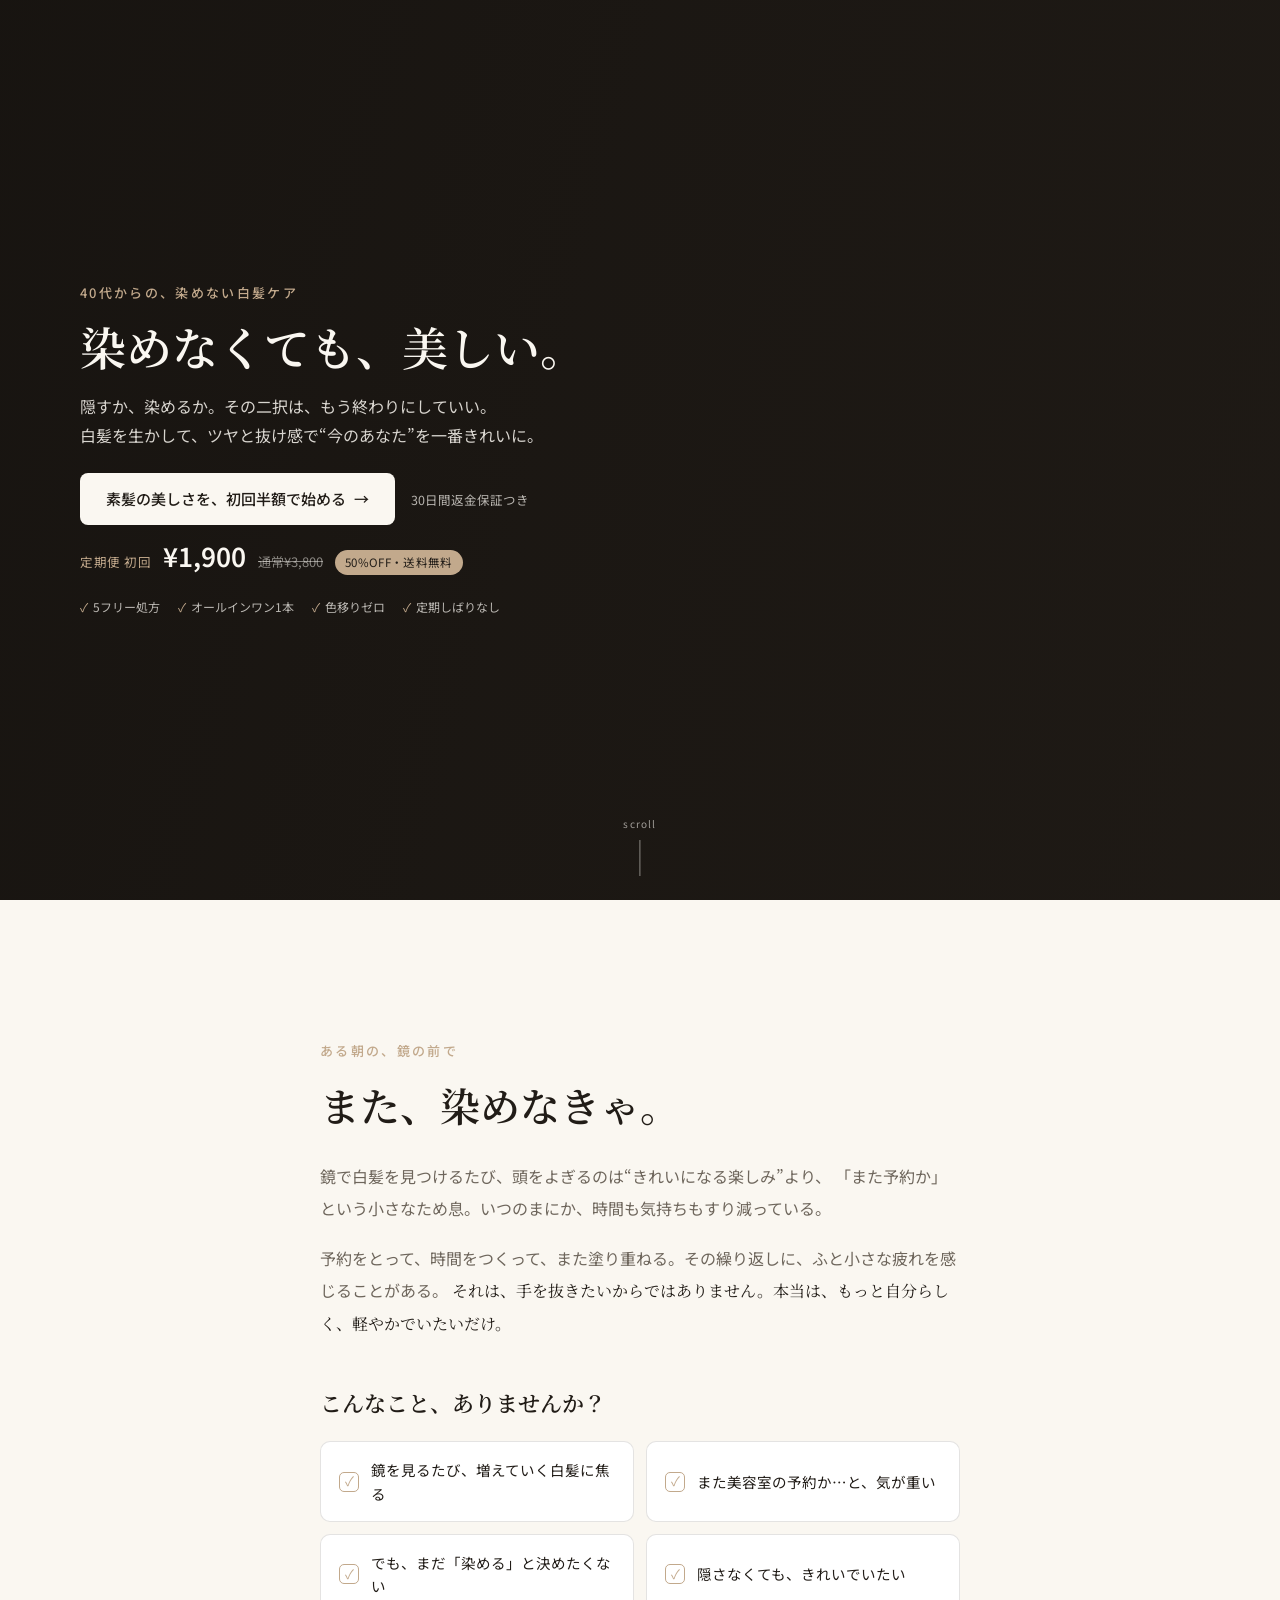
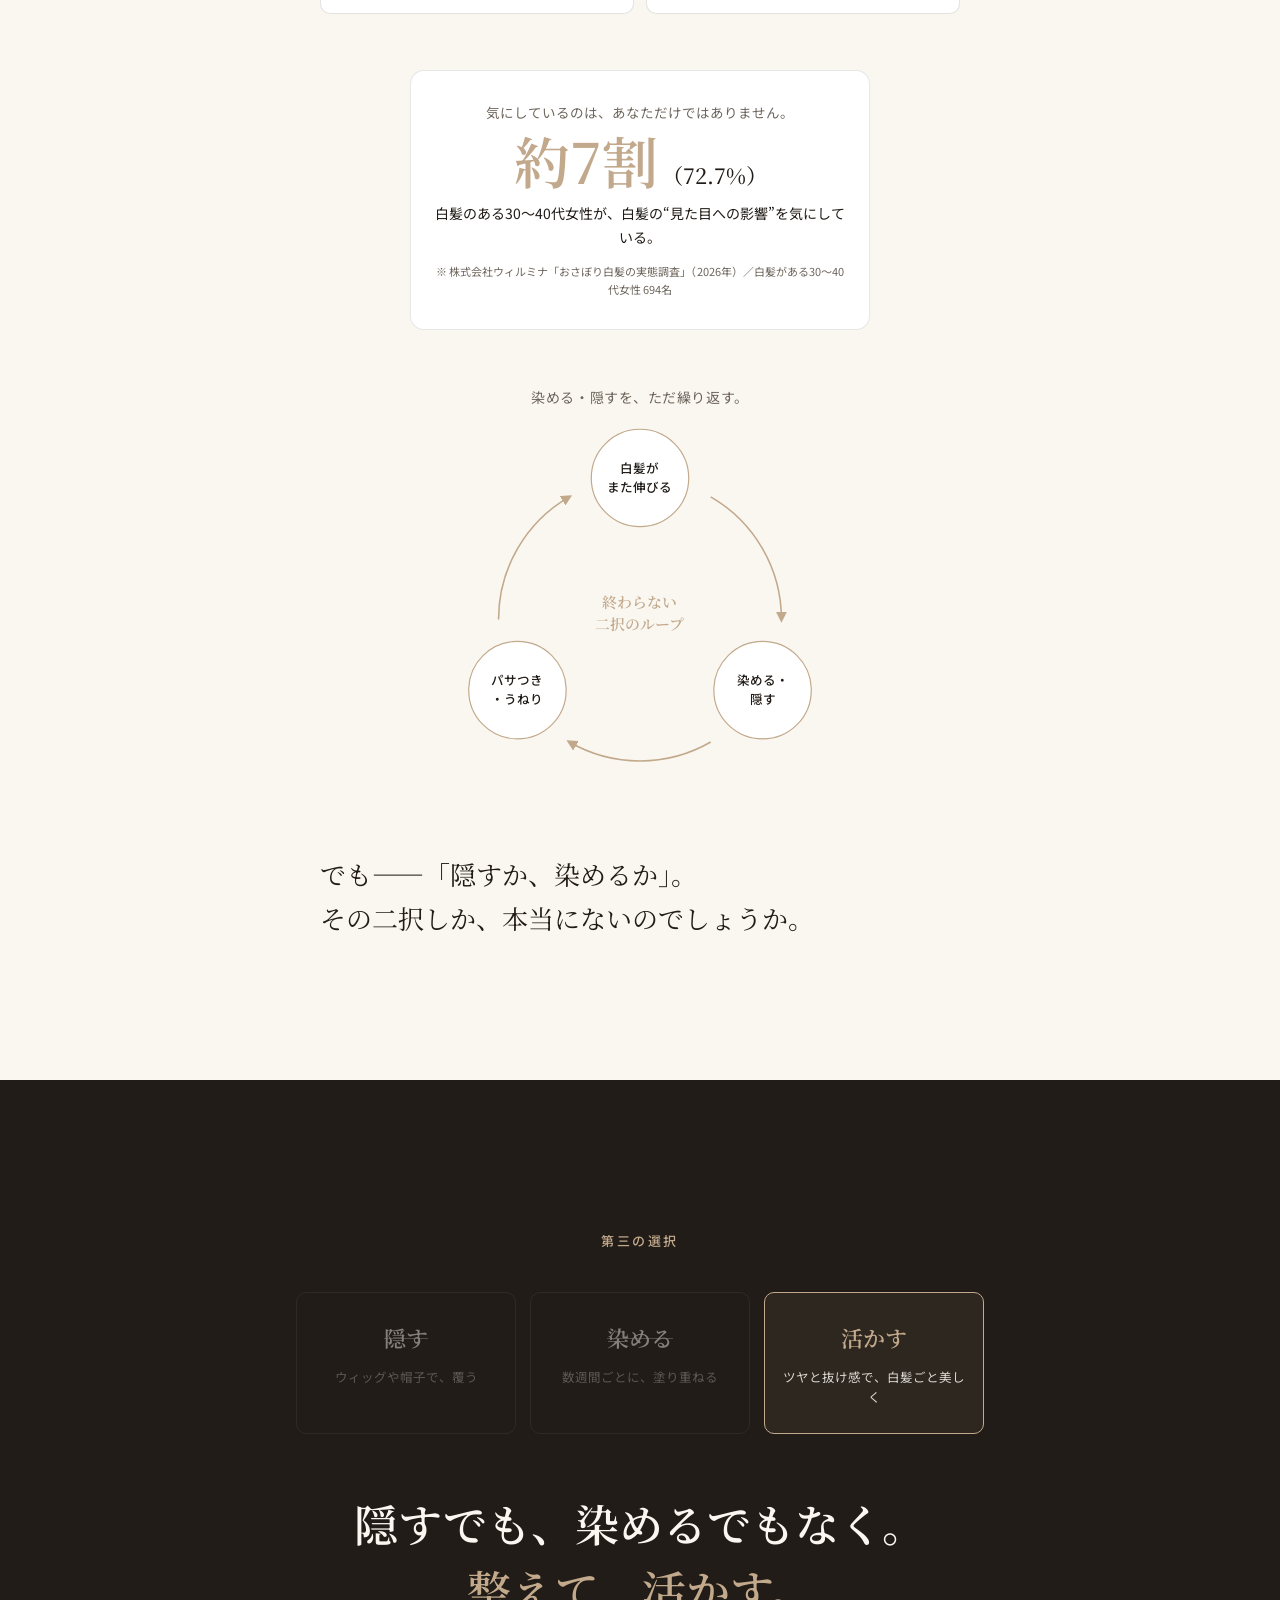
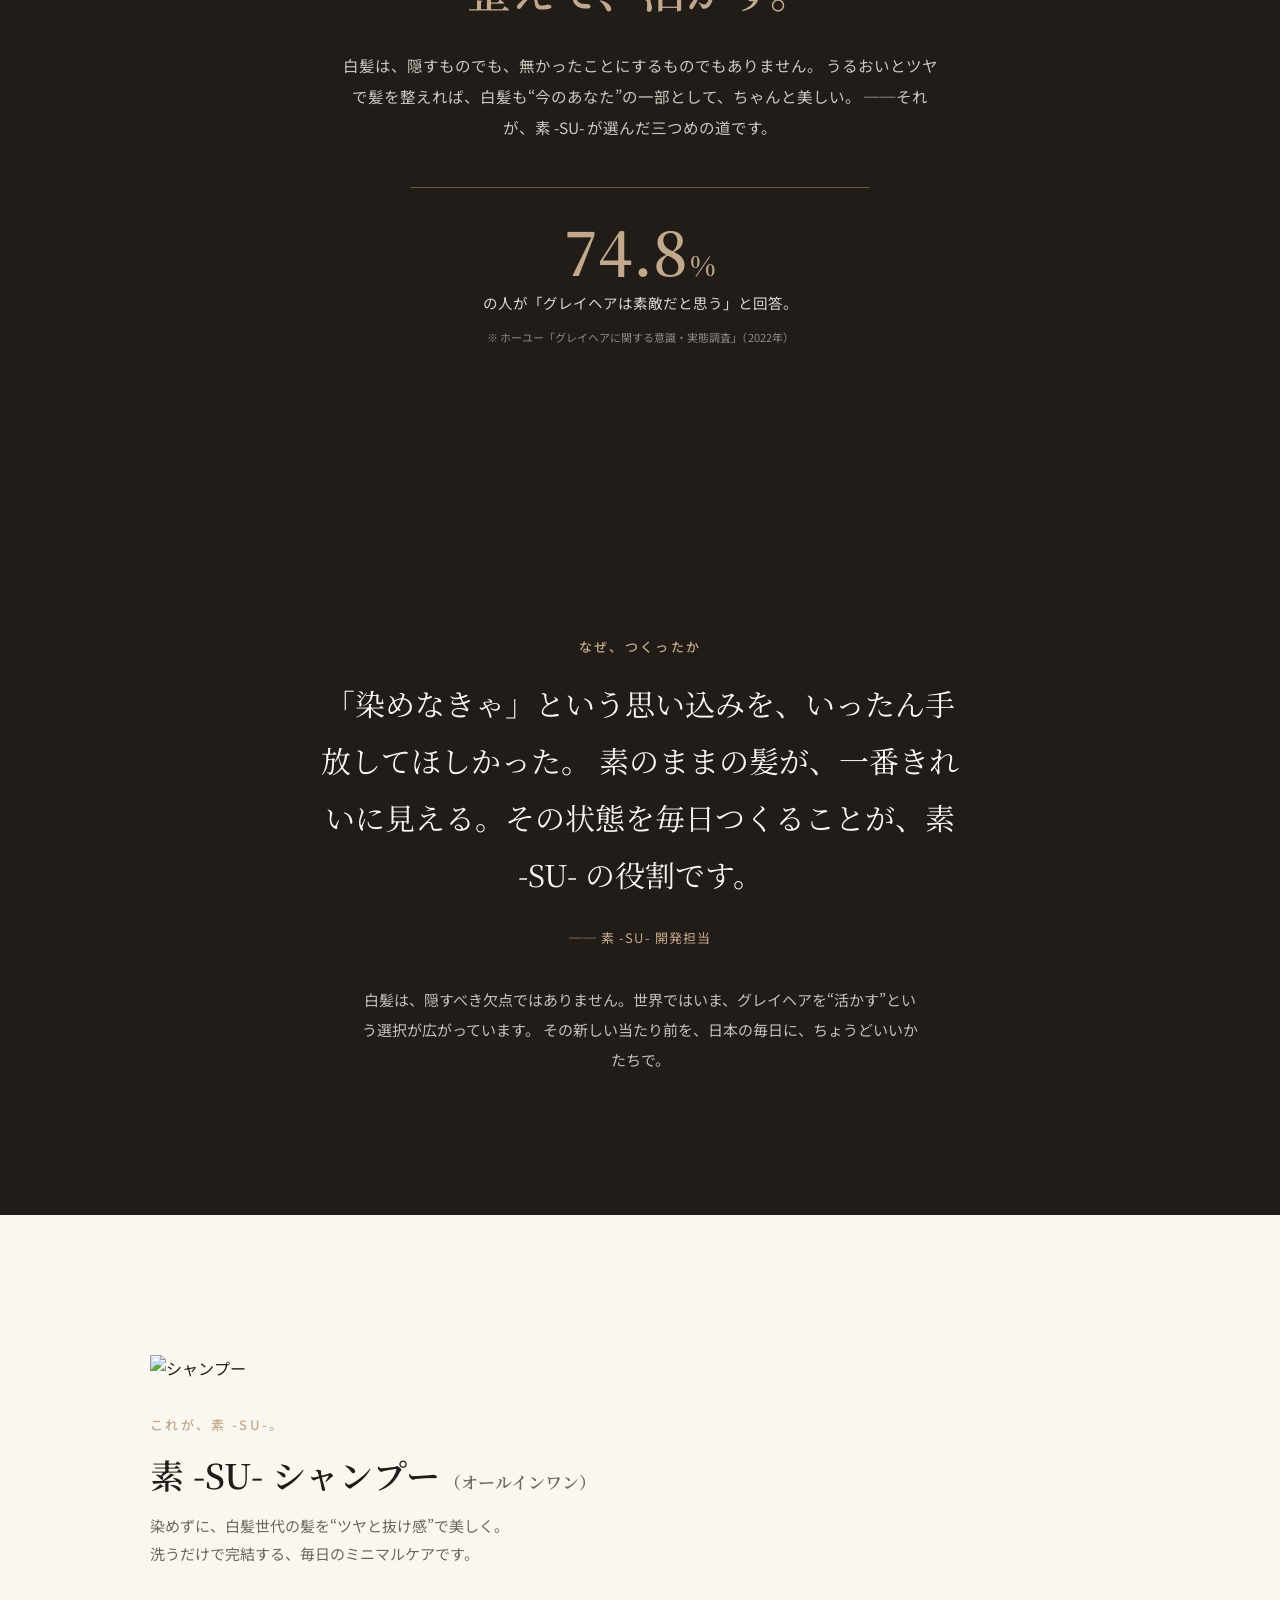
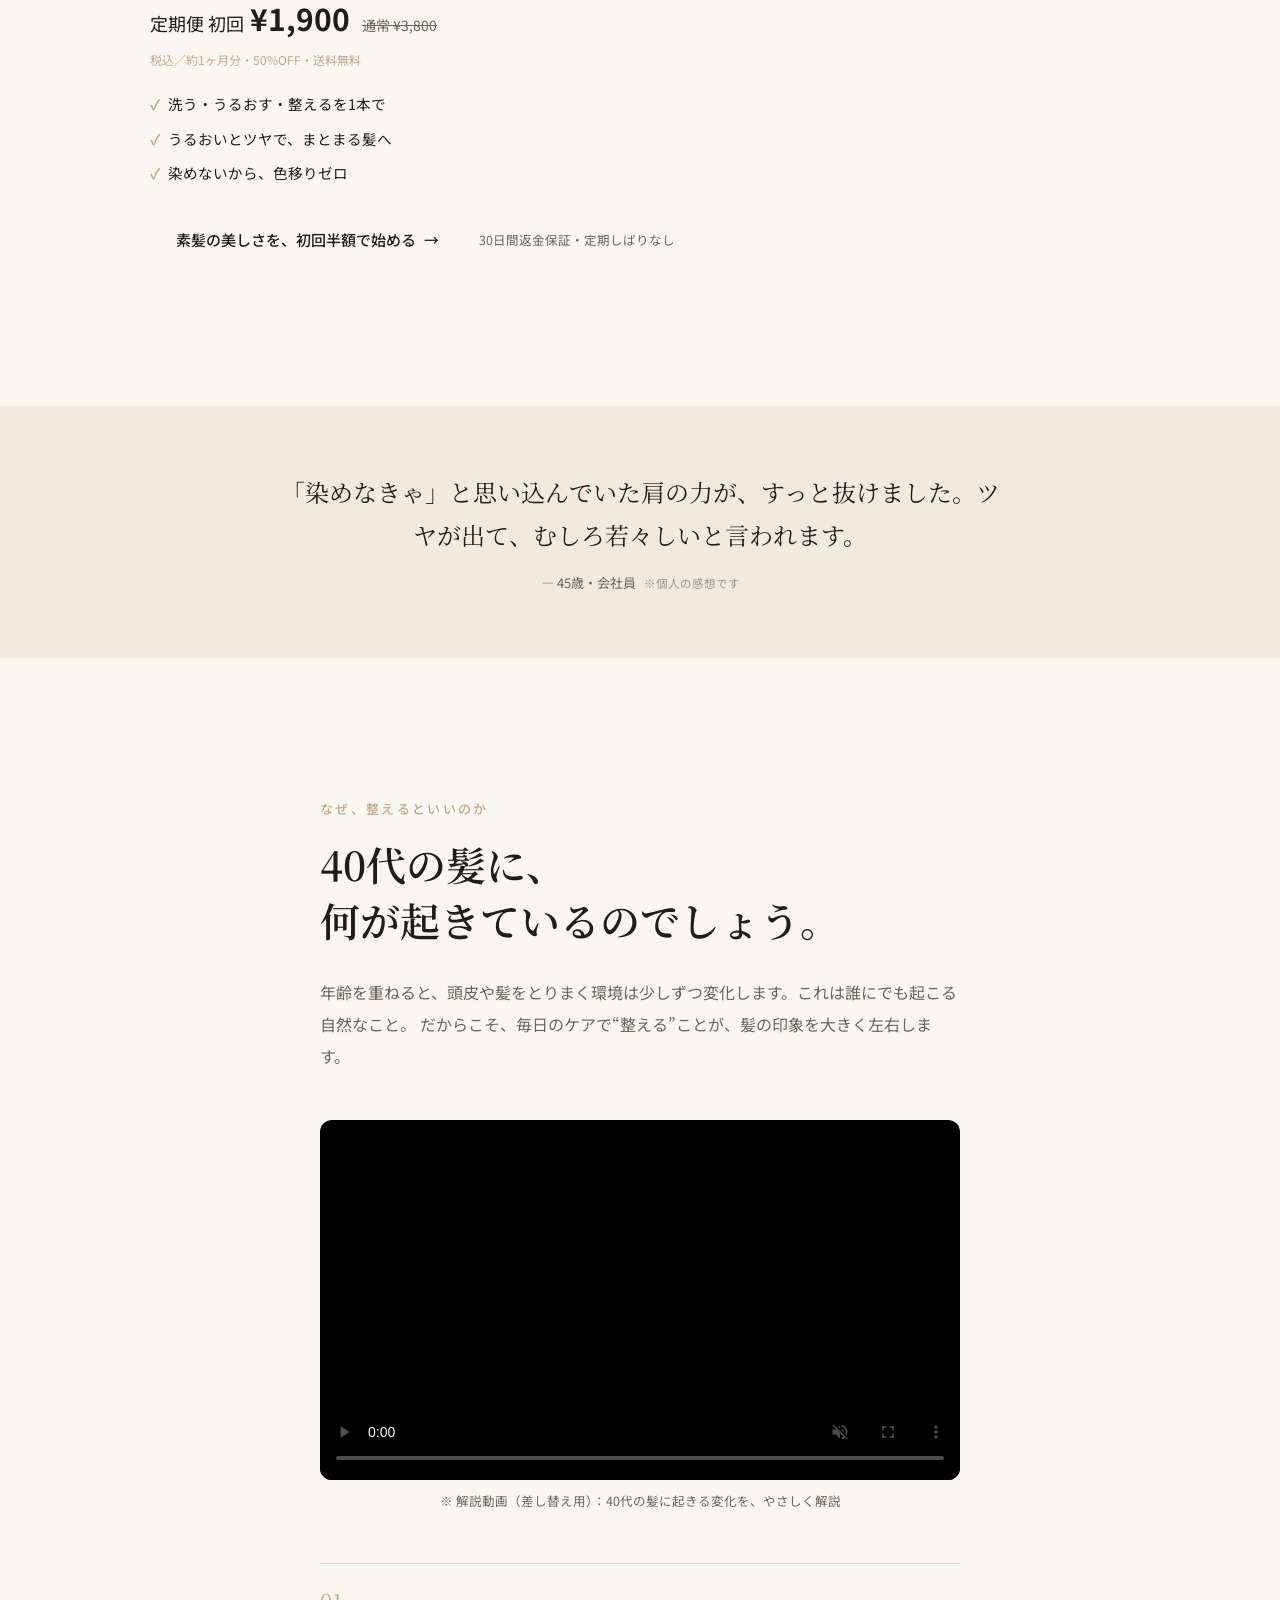
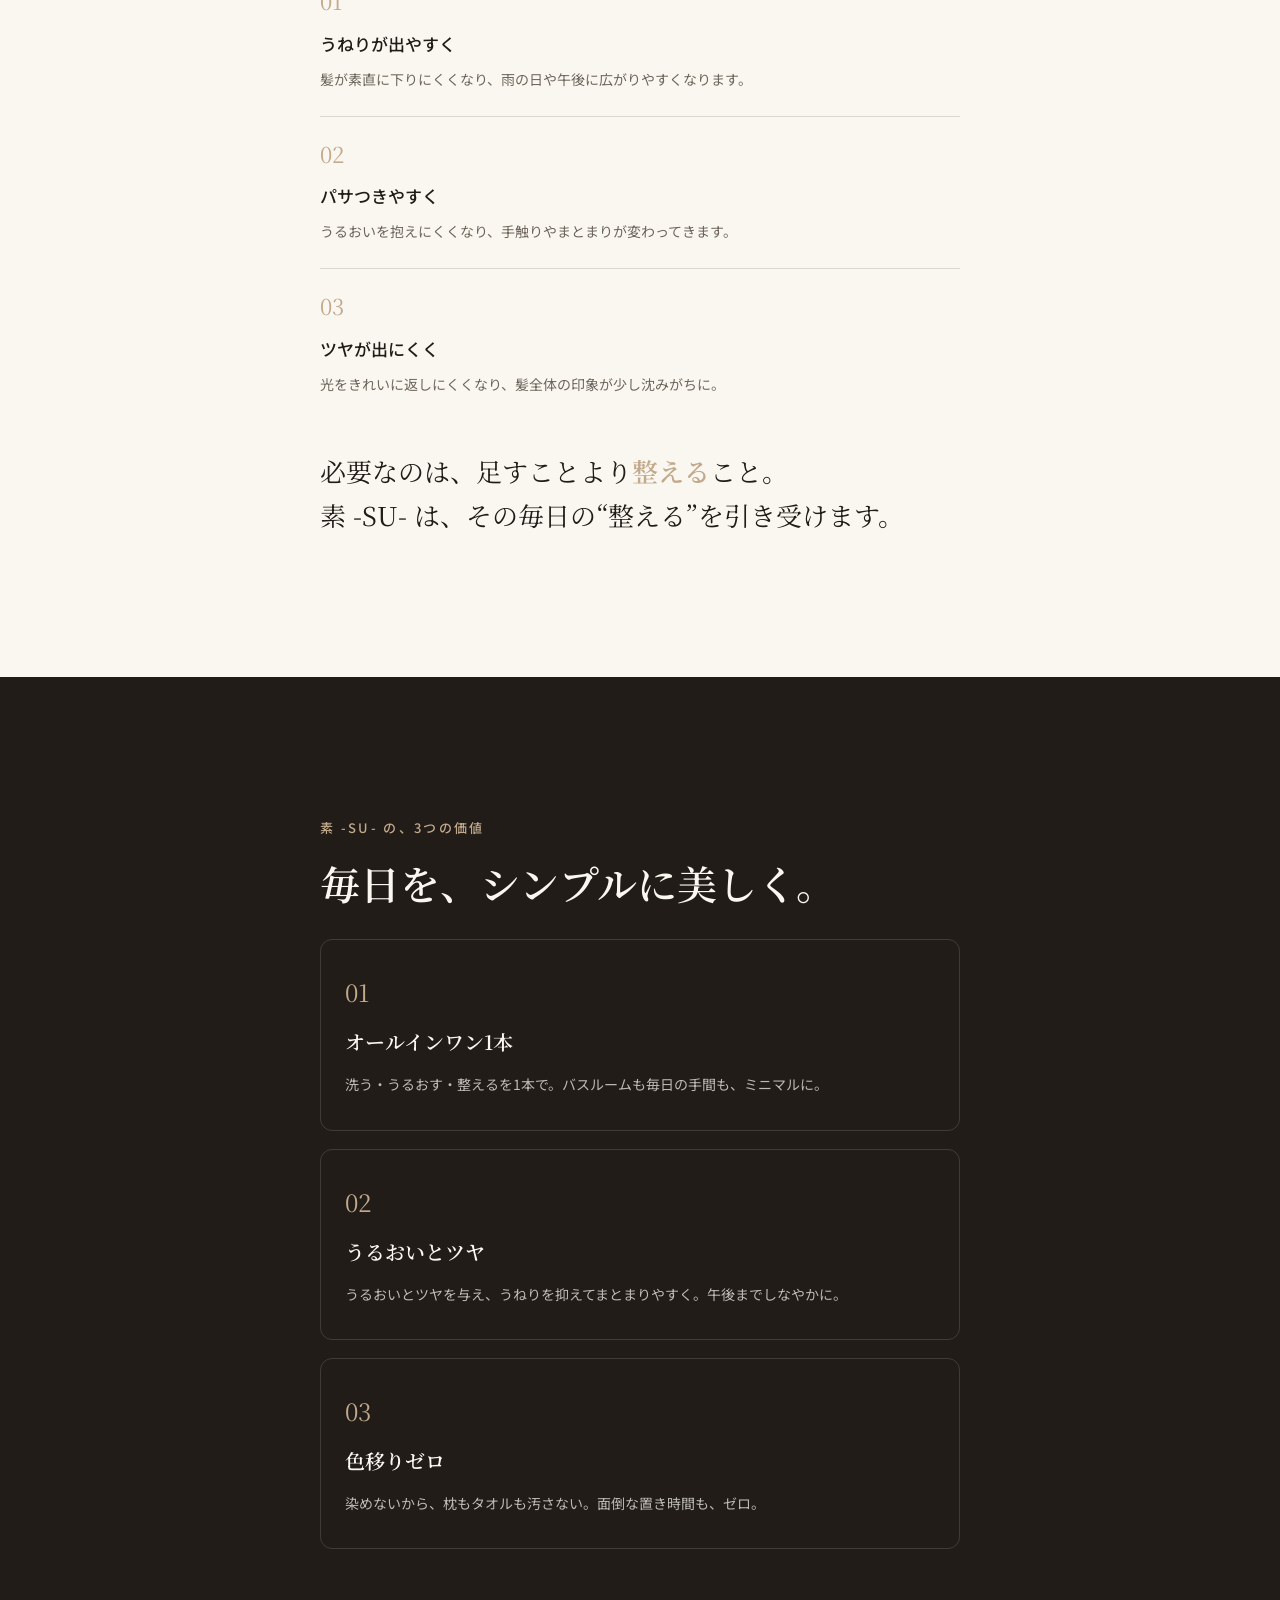
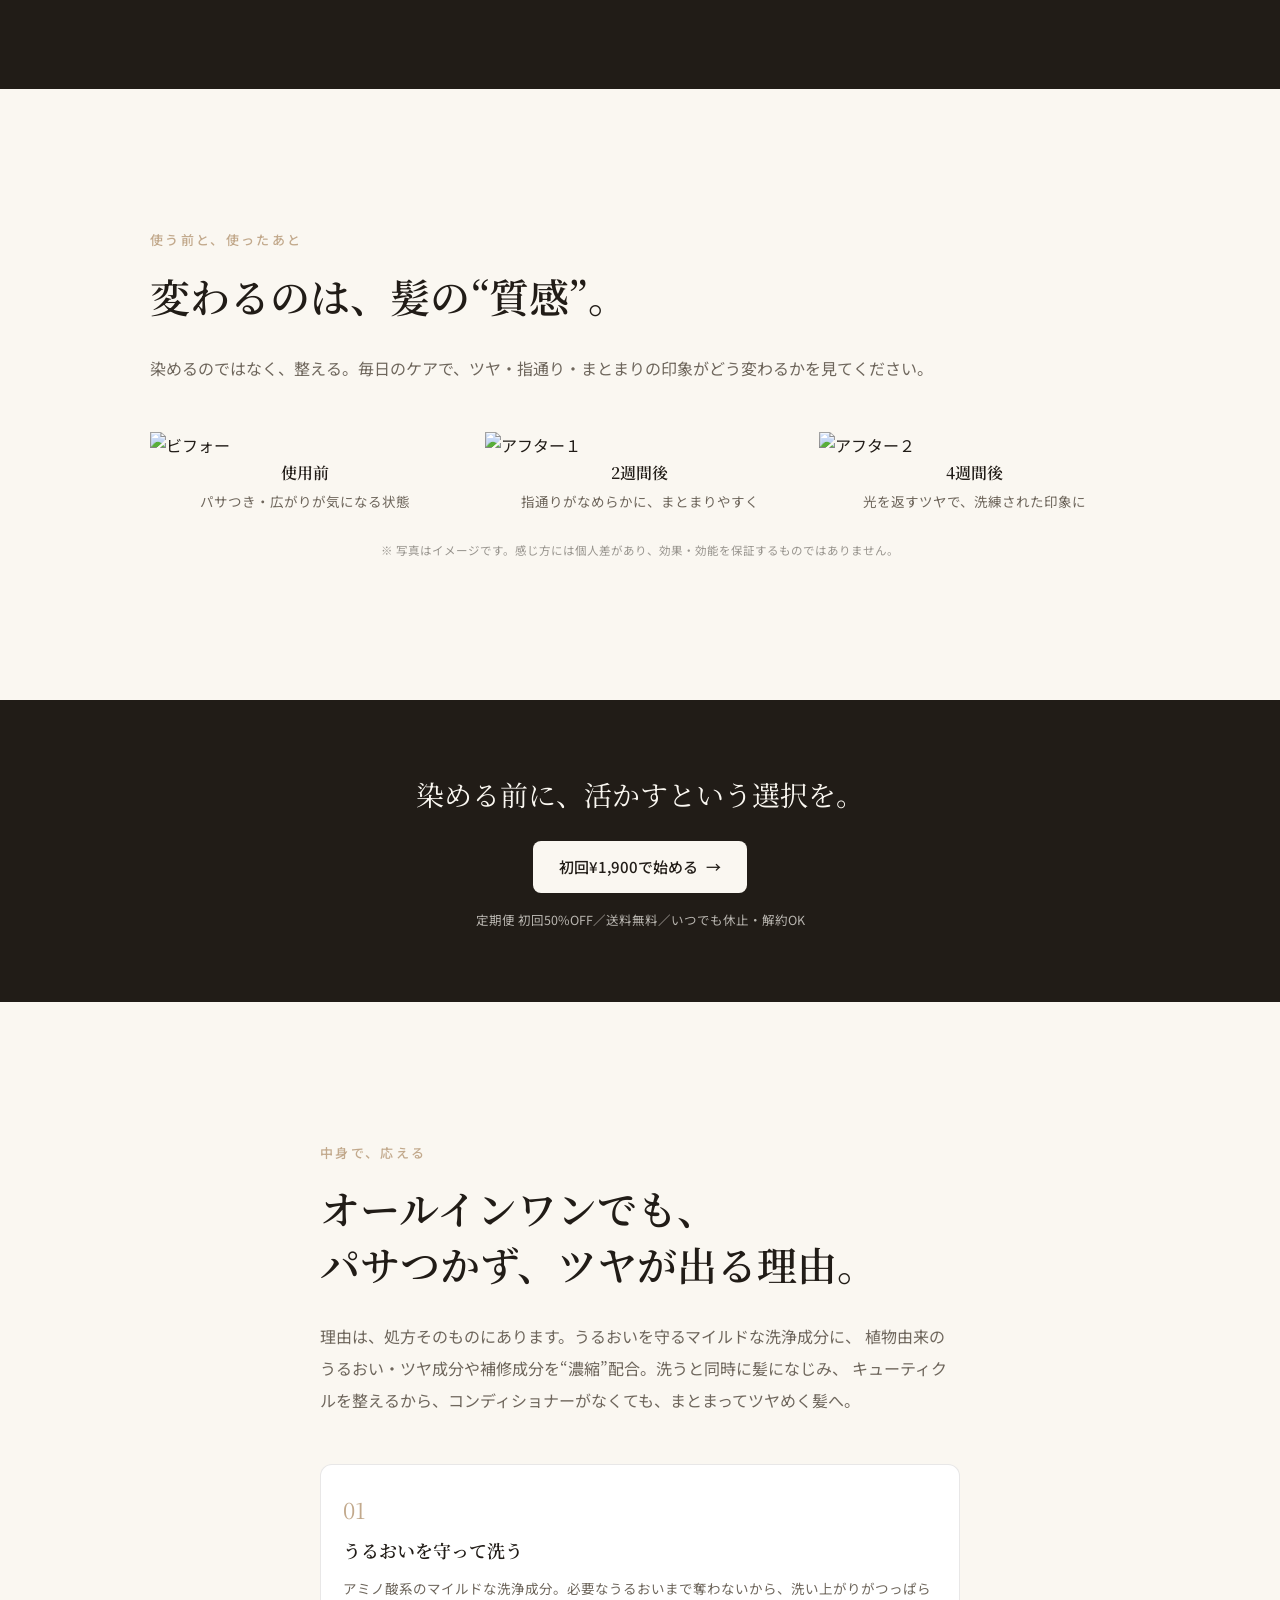
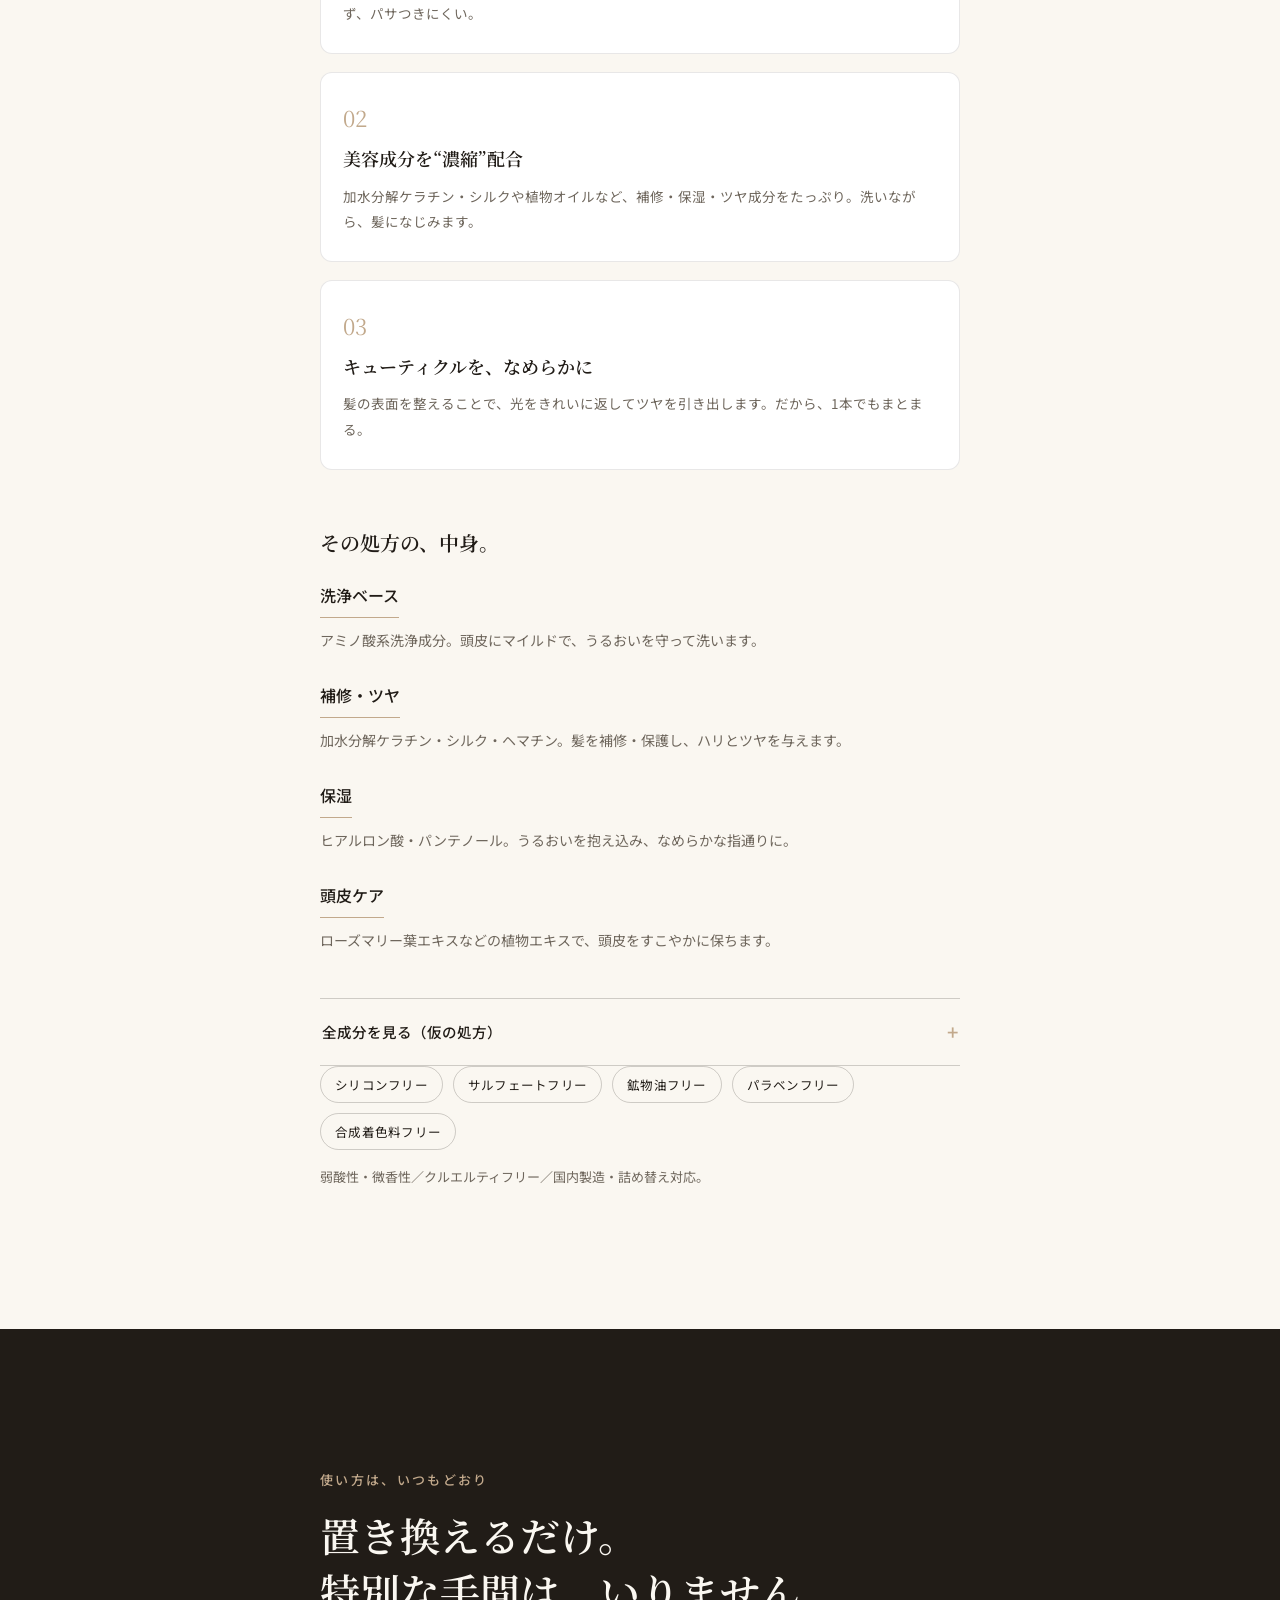
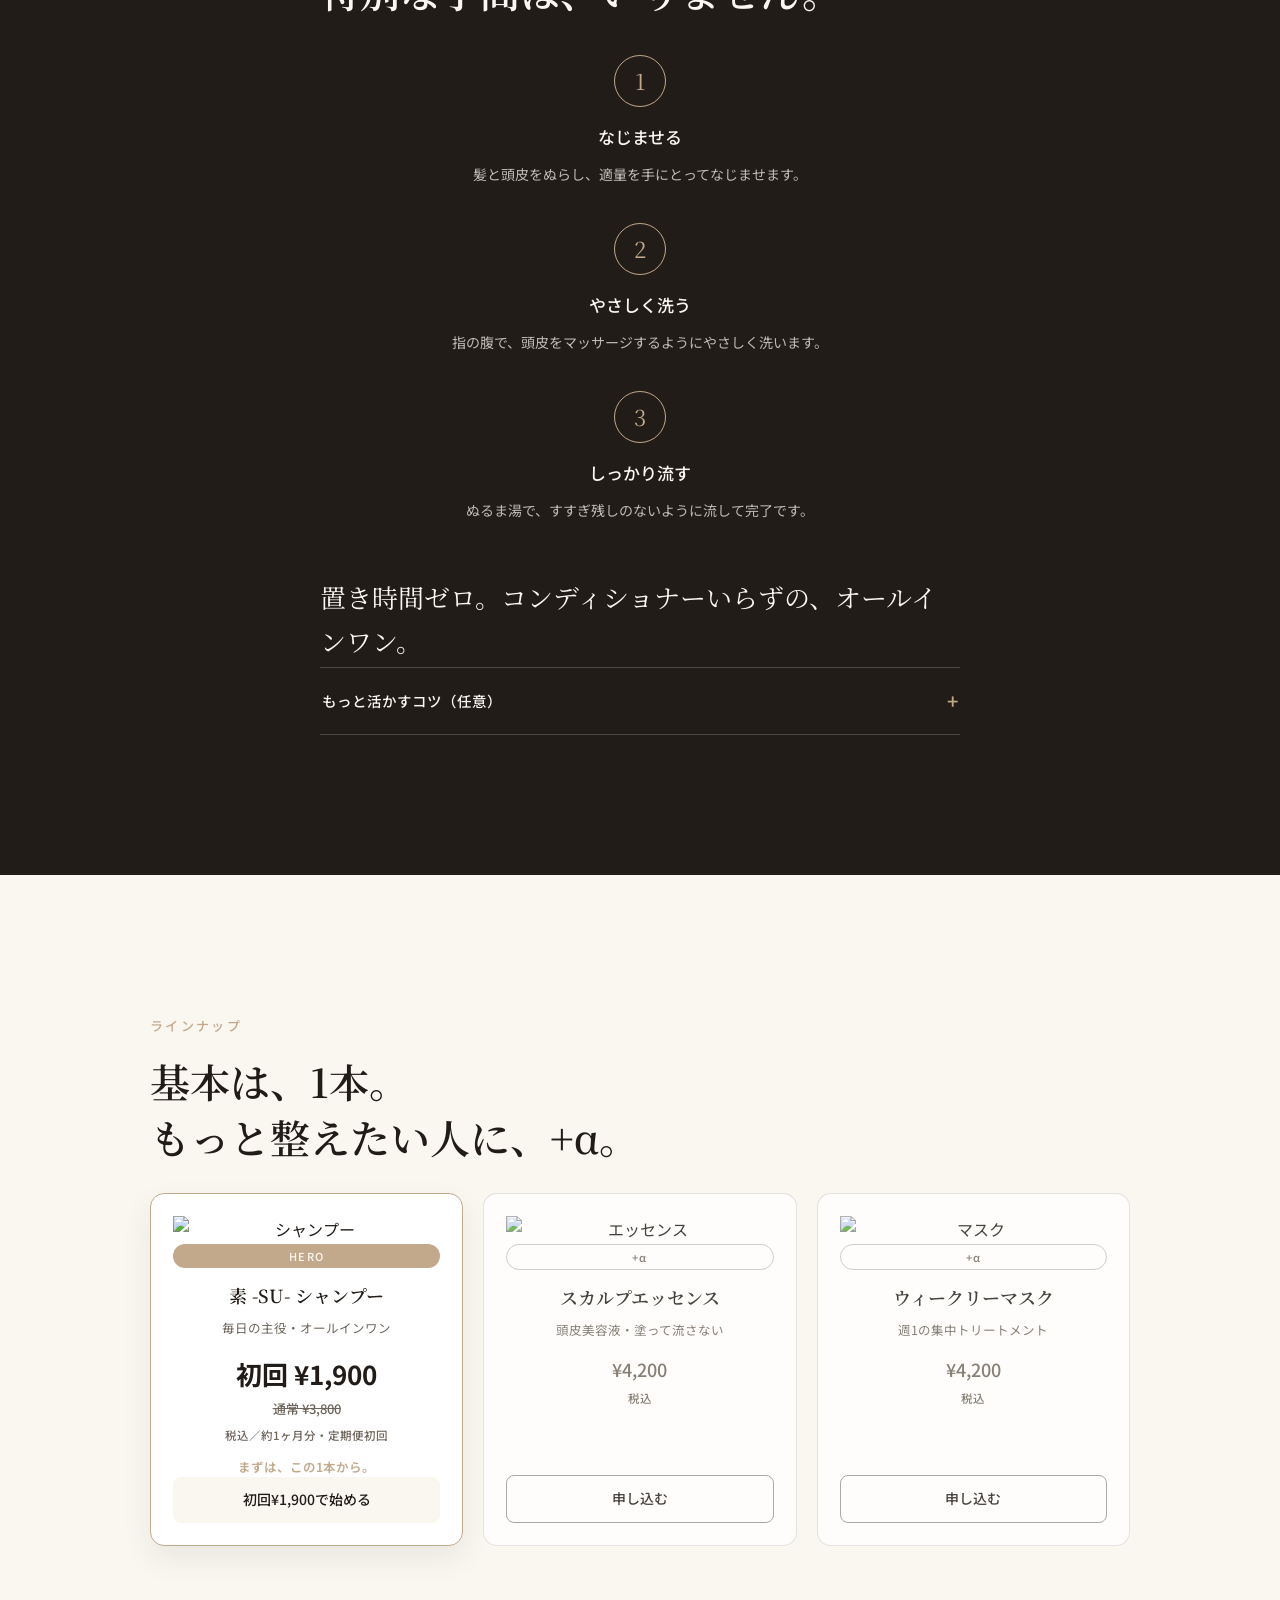
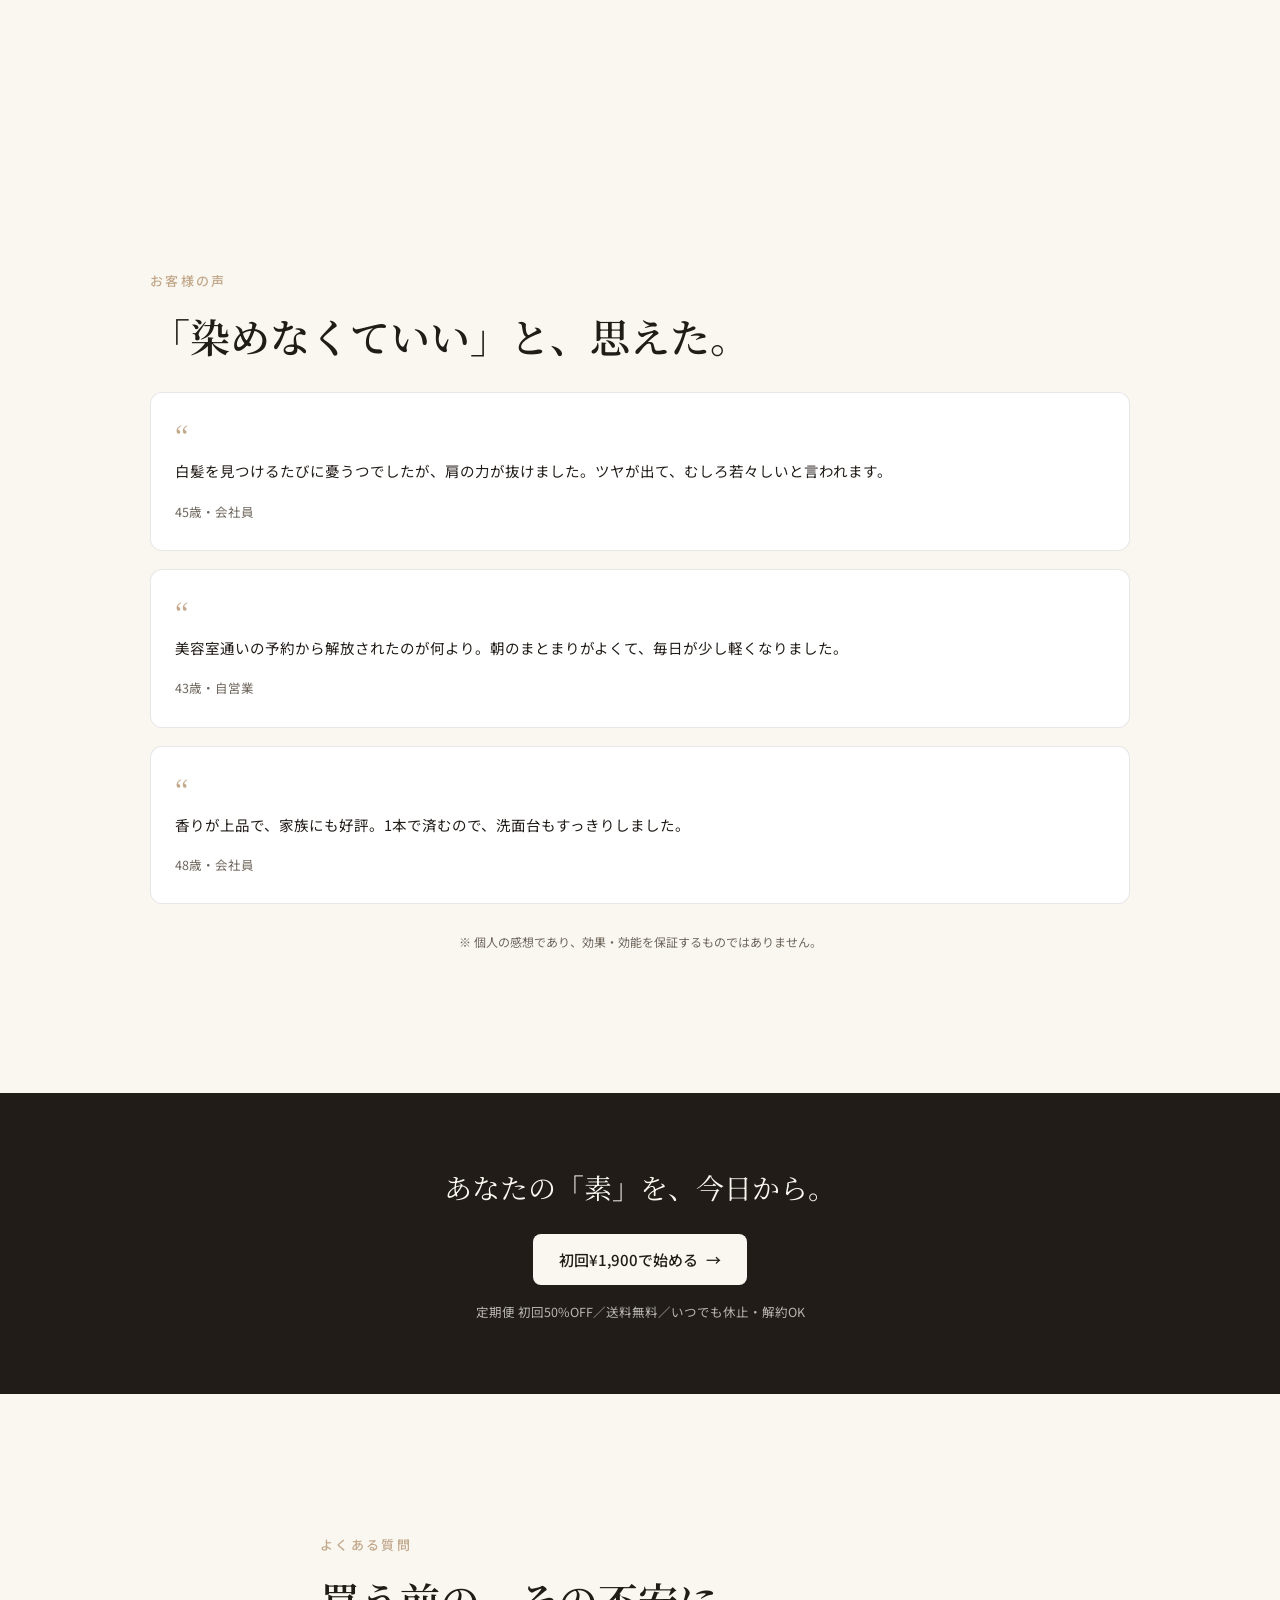
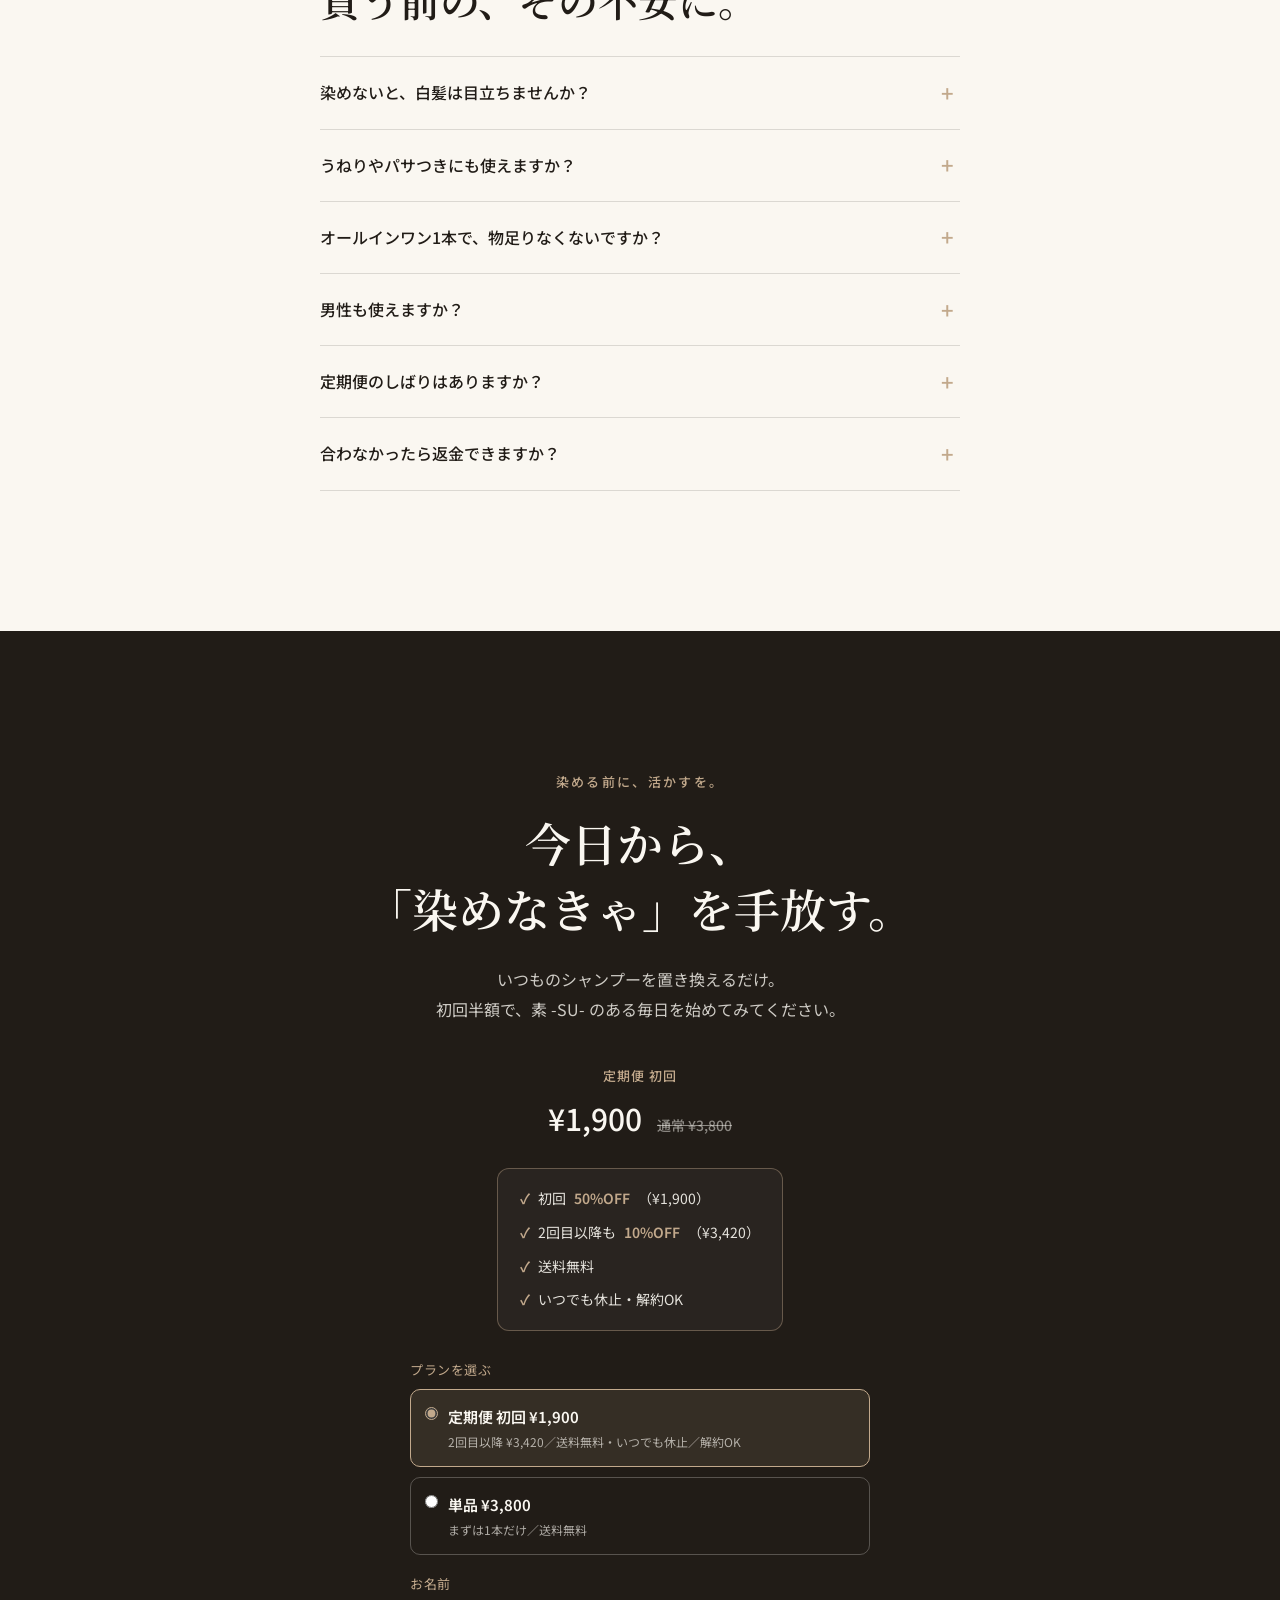
==== commit 15f4f62f: "更新-2" ====
--- a/バックアップ/index.html
+++ b/バックアップ/index.html
@@ -1,6 +1,7 @@
 <!DOCTYPE html>
 <!-- lang="ja" ＝ このページは日本語、とブラウザに伝える設定です -->
 <html lang="ja">
+
 <head>
   <meta charset="UTF-8">
   <!-- スマホで正しい幅で表示するための必須設定（レスポンシブの土台） -->
@@ -13,7 +14,9 @@
   <!-- Google Fonts を読み込み（見出し＝Noto Serif JP / 本文＝Noto Sans JP） -->
   <link rel="preconnect" href="https://fonts.googleapis.com">
   <link rel="preconnect" href="https://fonts.gstatic.com" crossorigin>
-  <link href="https://fonts.googleapis.com/css2?family=Noto+Sans+JP:wght@400;500&family=Noto+Serif+JP:wght@500;600&display=swap" rel="stylesheet">
+  <link
+    href="https://fonts.googleapis.com/css2?family=Noto+Sans+JP:wght@400;500&family=Noto+Serif+JP:wght@500;600&display=swap"
+    rel="stylesheet">
 
   <!-- 自分のCSSファイルを読み込み（見た目の設定はすべて style.css に書いてあります） -->
   <link rel="stylesheet" href="style.css">
@@ -26,8 +29,6 @@
        position は CSS で「画面に追従（fixed）」させています
   ============================================================ -->
   <header class="site-header">
-    <a href="#" class="logo" aria-label="素 -SU- ホーム">素 -SU-</a>
-    <a href="#purchase" class="header-cta">試してみる</a>
   </header>
 
 
@@ -44,12 +45,17 @@
          playsinline = スマホで全画面化させず、その場で再生
          poster    = 動画読み込み前に表示する静止画（images/ の画像）
          ※ videos/hero.mp4 を本番の動画に差し替えるだけでOKです -->
-    <video class="hero__video" autoplay muted loop playsinline
-           poster="images/hero-poster.jpg">
+    <!-- PC用：横長(16:9) -->
+    <video class="hero__video hero__video--pc" autoplay muted loop playsinline preload="metadata"
+      poster="images/hero-poster.jpg" aria-hidden="true">
       <source src="videos/hero.mp4" type="video/mp4">
     </video>
 
-    <!-- 文字を読みやすくするための暗いグラデーション層 -->
+    <!-- スマホ用：縦長(9:16) -->
+    <video class="hero__video hero__video--sp" autoplay muted loop playsinline preload="metadata"
+      poster="images/hero-poster-mobile.jpg" aria-hidden="true">
+      <source src="videos/hero-mobile.mp4" type="video/mp4">
+    </video> <!-- 文字を読みやすくするための暗いグラデーション層 -->
     <div class="hero__overlay" aria-hidden="true"></div>
 
     <!-- ヒーローの中身（文字・ボタン） -->
@@ -69,11 +75,20 @@
       <!-- CTA（行動を促すボタン）＋ 安心材料（返金保証）を横に添える -->
       <div class="hero__cta-group">
         <a href="#purchase" class="btn btn--primary">
-          まずは2週間、試す
+          素髪の美しさを、初回半額で始める
           <span class="btn__arrow" aria-hidden="true">→</span>
         </a>
         <span class="hero__guarantee">30日間返金保証つき</span>
       </div>
+
+      <!-- S-1：オファー情報を常設（最大の購入動機をファーストビューで見せる）
+           価格＝初回¥1,900 / 通常¥3,800の取り消し線 / 50%OFF / 送料無料 -->
+      <p class="hero__offer">
+        <span class="hero__offer-label">定期便 初回</span>
+        <span class="hero__offer-price">¥1,900</span>
+        <span class="hero__offer-regular">通常¥3,800</span>
+        <span class="hero__offer-badges">50%OFF・送料無料</span>
+      </p>
 
       <!-- 安心バッジ（購入前の不安をその場でつぶす要素） -->
       <ul class="hero__badges">
@@ -106,13 +121,23 @@
         「また予約か」という小さなため息。いつのまにか、時間も気持ちもすり減っている。
       </p>
 
+      <!-- B-11：共感を1段だけ深掘り。
+           “心のすり減り”を言語化しつつ、最後は自己肯定で受け止める（恐怖・罪悪感・「染める」否定はしない）。 -->
+      <p class="problem__lead2 reveal">
+        予約をとって、時間をつくって、また塗り重ねる。その繰り返しに、ふと小さな疲れを感じることがある。
+        <em>それは、手を抜きたいからではありません。本当は、もっと自分らしく、軽やかでいたいだけ。</em>
+      </p>
+
       <!-- 自己診断グリッド（参考②：こんなお悩みありませんか？）
            具体的な悩みを並べ、読者に“自分のことだ”と感じてもらうパート。 -->
       <p class="problem__check-lead reveal">こんなこと、ありませんか？</p>
       <ul class="problem__checks">
-        <li class="problem__check reveal"><span class="problem__check-box" aria-hidden="true"></span>鏡を見るたび、増えていく白髪に焦る</li>
-        <li class="problem__check reveal"><span class="problem__check-box" aria-hidden="true"></span>また美容室の予約か…と、気が重い</li>
-        <li class="problem__check reveal"><span class="problem__check-box" aria-hidden="true"></span>でも、まだ「染める」と決めたくない</li>
+        <li class="problem__check reveal"><span class="problem__check-box" aria-hidden="true"></span>鏡を見るたび、増えていく白髪に焦る
+        </li>
+        <li class="problem__check reveal"><span class="problem__check-box" aria-hidden="true"></span>また美容室の予約か…と、気が重い
+        </li>
+        <li class="problem__check reveal"><span class="problem__check-box" aria-hidden="true"></span>でも、まだ「染める」と決めたくない
+        </li>
         <li class="problem__check reveal"><span class="problem__check-box" aria-hidden="true"></span>隠さなくても、きれいでいたい</li>
       </ul>
 
@@ -130,20 +155,23 @@
            SVG＝図形を描くためのタグ。viewBox で描画範囲を決め、その中に円や線を置きます。 -->
       <figure class="loop reveal">
         <figcaption class="loop__cap">染める・隠すを、ただ繰り返す。</figcaption>
-        <svg class="loop__svg" viewBox="0 0 560 470" xmlns="http://www.w3.org/2000/svg"
-             role="img" aria-label="白髪がまた伸びる、染める・隠す、すぐ元通り、を繰り返す終わらないループの図">
+        <svg class="loop__svg" viewBox="0 0 560 470" xmlns="http://www.w3.org/2000/svg" role="img"
+          aria-label="白髪がまた伸びる、染める・隠す、すぐ元通り、を繰り返す終わらないループの図">
           <!-- defs：矢印の先端マークの定義（再利用できる部品） -->
           <defs>
-            <marker id="loopArrow" viewBox="0 0 10 10" refX="7" refY="5"
-                    markerWidth="7" markerHeight="7" orient="auto-start-reverse">
-              <path d="M0,0 L10,5 L0,10 z" fill="#C2A98C"/>
+            <marker id="loopArrow" viewBox="0 0 10 10" refX="7" refY="5" markerWidth="7" markerHeight="7"
+              orient="auto-start-reverse">
+              <path d="M0,0 L10,5 L0,10 z" fill="#C2A98C" />
             </marker>
           </defs>
 
           <!-- 円周にそった3本の矢印（時計回りにぐるぐる回る様子） -->
-          <path d="M 370 94 A 180 180 0 0 1 460 250" fill="none" stroke="#C2A98C" stroke-width="2" marker-end="url(#loopArrow)"/>
-          <path d="M 370 406 A 180 180 0 0 1 190 406" fill="none" stroke="#C2A98C" stroke-width="2" marker-end="url(#loopArrow)"/>
-          <path d="M 100 250 A 180 180 0 0 1 190 94"  fill="none" stroke="#C2A98C" stroke-width="2" marker-end="url(#loopArrow)"/>
+          <path d="M 370 94 A 180 180 0 0 1 460 250" fill="none" stroke="#C2A98C" stroke-width="2"
+            marker-end="url(#loopArrow)" />
+          <path d="M 370 406 A 180 180 0 0 1 190 406" fill="none" stroke="#C2A98C" stroke-width="2"
+            marker-end="url(#loopArrow)" />
+          <path d="M 100 250 A 180 180 0 0 1 190 94" fill="none" stroke="#C2A98C" stroke-width="2"
+            marker-end="url(#loopArrow)" />
 
           <!-- 中央のラベル -->
           <text x="280" y="236" text-anchor="middle" class="loop__center">終わらない</text>
@@ -151,17 +179,17 @@
 
           <!-- 3つのノード（円＋テキスト） -->
           <g>
-            <circle cx="280" cy="70" r="62" fill="#FFFFFF" stroke="#C2A98C" stroke-width="1.5"/>
+            <circle cx="280" cy="70" r="62" fill="#FFFFFF" stroke="#C2A98C" stroke-width="1.5" />
             <text x="280" y="64" text-anchor="middle" class="loop__node">白髪が</text>
             <text x="280" y="88" text-anchor="middle" class="loop__node">また伸びる</text>
           </g>
           <g>
-            <circle cx="436" cy="340" r="62" fill="#FFFFFF" stroke="#C2A98C" stroke-width="1.5"/>
+            <circle cx="436" cy="340" r="62" fill="#FFFFFF" stroke="#C2A98C" stroke-width="1.5" />
             <text x="436" y="334" text-anchor="middle" class="loop__node">染める・</text>
             <text x="436" y="358" text-anchor="middle" class="loop__node">隠す</text>
           </g>
           <g>
-            <circle cx="124" cy="340" r="62" fill="#FFFFFF" stroke="#C2A98C" stroke-width="1.5"/>
+            <circle cx="124" cy="340" r="62" fill="#FFFFFF" stroke="#C2A98C" stroke-width="1.5" />
             <text x="124" y="334" text-anchor="middle" class="loop__node">パサつき</text>
             <text x="124" y="358" text-anchor="middle" class="loop__node">・うねり</text>
           </g>
@@ -235,7 +263,88 @@
 
 
   <!-- ============================================================
-       ④ 科学で語る（信頼づくり）
+       ④ 開発ストーリー（存在理由で共感を深める）
+       なぜ作ったか。暗い背景で、静かに語りかけるトーンに。
+  ============================================================ -->
+  <section id="brand-story" class="section section--dark brandstory">
+    <div class="section__inner">
+      <p class="eyebrow reveal">なぜ、つくったか</p>
+
+      <!-- 開発者の言葉（blockquote＝引用。意味的にも正しいタグ） -->
+      <blockquote class="brandstory__quote reveal">
+        「染めなきゃ」という思い込みを、いったん手放してほしかった。
+        素のままの髪が、一番きれいに見える。その状態を毎日つくることが、素 -SU- の役割です。
+      </blockquote>
+      <p class="brandstory__sign reveal">── 素 -SU- 開発担当</p>
+
+      <p class="brandstory__body reveal">
+        白髪は、隠すべき欠点ではありません。世界ではいま、グレイヘアを“活かす”という選択が広がっています。
+        その新しい当たり前を、日本の毎日に、ちょうどいいかたちで。
+      </p>
+    </div>
+  </section>
+
+
+  <!-- ============================================================
+       ⑤ 商品紹介（A-5）｜コンセプト直後で“何の商品か”を即提示
+       画像・商品名・初回価格・3つの特長・CTA をまとめた「商品の名刺」。
+       薬機法メモ：効能は「うるおい・ツヤ・整える・見せる」の範囲に限定。
+  ============================================================ -->
+  <section id="product" class="section section--light product">
+    <div class="section__inner product__inner">
+      <!-- 商品画像（差し替え用プレースホルダー） -->
+      <img src="images/shampoo.png" alt="シャンプー" srcset="">
+      <!-- 商品情報 -->
+      <div class="product__body">
+        <p class="eyebrow reveal">これが、素 -SU-。</p>
+        <h2 class="product__name reveal">素 -SU- シャンプー<small>（オールインワン）</small></h2>
+        <p class="product__catch reveal">
+          染めずに、白髪世代の髪を“ツヤと抜け感”で美しく。<br>
+          洗うだけで完結する、毎日のミニマルケアです。
+        </p>
+
+        <!-- 価格（初回を主役に・通常は取り消し線） -->
+        <p class="product__price reveal">
+          <span class="product__price-init">定期便 初回 <strong>¥1,900</strong></span>
+          <span class="product__price-reg">通常 ¥3,800</span>
+          <span class="product__price-sub">税込／約1ヶ月分・50%OFF・送料無料</span>
+        </p>
+
+        <!-- 3つの特長（要点だけ。詳細は後続のFeatures/成分で） -->
+        <ul class="product__points reveal">
+          <li><span aria-hidden="true">✓</span>洗う・うるおす・整えるを1本で</li>
+          <li><span aria-hidden="true">✓</span>うるおいとツヤで、まとまる髪へ</li>
+          <li><span aria-hidden="true">✓</span>染めないから、色移りゼロ</li>
+        </ul>
+
+        <!-- CTA -->
+        <div class="product__cta reveal">
+          <a href="#purchase" class="btn btn--primary">
+            素髪の美しさを、初回半額で始める
+            <span class="btn__arrow" aria-hidden="true">→</span>
+          </a>
+          <span class="product__cta-note">30日間返金保証・定期しばりなし</span>
+        </div>
+      </div>
+    </div>
+  </section>
+
+
+  <!-- ============================================================
+       ⑥ 早期の社会的証明（A-6）｜代表的な声を1つだけ前倒し
+       ※ 後半の「お客様の声」は残しつつ、警戒心の強い段階で“安心”を先出し。
+       薬機法メモ：感想は気持ち・ツヤの範囲。個人の感想である旨を明記。
+  ============================================================ -->
+  <section class="miniproof">
+    <div class="miniproof__inner reveal">
+      <p class="miniproof__quote">「染めなきゃ」と思い込んでいた肩の力が、すっと抜けました。ツヤが出て、むしろ若々しいと言われます。</p>
+      <p class="miniproof__by">— 45歳・会社員<span>※個人の感想です</span></p>
+    </div>
+  </section>
+
+
+  <!-- ============================================================
+       ⑦ 科学で語る（信頼づくり）
        「40代の髪に何が起きているか」を“知識の提供”として語り、信頼感を出す。
        薬機法メモ：ここは教育パート。商品の約束は「整える・ツヤ・うるおい」に限定し、
                    「防ぐ・治す」などの医薬品的表現は使いません。
@@ -254,9 +363,8 @@
            いまは仮で hero.mp4 を表示。本番では videos/science.mp4 などに差し替えてください。
            （動画は figure＝図版、figcaption＝そのキャプション、で意味づけしています） -->
       <figure class="science__video reveal">
-        <video class="science__video-el" controls playsinline muted
-               poster="images/hero-poster.jpg">
-          <source src="videos/hero.mp4" type="video/mp4">
+        <video class="science__video-el" controls playsinline muted poster="images/hero-poster.jpg">
+          <source src="videos/science.mp4" type="video/mp4">
           お使いのブラウザは動画の表示に対応していません。
         </video>
         <figcaption class="science__video-cap">
@@ -292,7 +400,7 @@
 
 
   <!-- ============================================================
-       ⑤ 商品特長（3つの価値）
+       ⑧ 商品特長（3つの価値）
        素 -SU- が毎日もたらす価値を、3つに絞って提示。暗い背景で“主役”の見せ場に。
   ============================================================ -->
   <section id="features" class="section section--dark features">
@@ -322,7 +430,57 @@
 
 
   <!-- ============================================================
-       ⑥ 成分・処方へのこだわり（透明性）
+       ⑨ ビフォーアフター（A-7）｜“見た目の変化”を写真で見せる枠
+       ※ 架空商品のため画像は差し替え用プレースホルダー。
+          画像が用意できない場合は、このセクションごと削除してください。
+       薬機法メモ：比較軸は「ツヤ・指通り・まとまり」など質感に限定。
+                   「白髪が減る／改善する」等は不可。あくまで見た目の印象。
+  ============================================================ -->
+  <section id="beforeafter" class="section section--light beforeafter">
+    <div class="section__inner">
+      <p class="eyebrow reveal">使う前と、使ったあと</p>
+      <h2 class="section__title reveal">変わるのは、髪の“質感”。</h2>
+      <p class="section__lead reveal">
+        染めるのではなく、整える。毎日のケアで、ツヤ・指通り・まとまりの印象がどう変わるかを見てください。
+      </p>
+
+      <div class="beforeafter__grid">
+        <figure class="beforeafter__item reveal">
+          <img src="images/before.png" alt="ビフォー" srcset="">
+          <figcaption class="beforeafter__cap"><span class="beforeafter__stage">使用前</span>パサつき・広がりが気になる状態</figcaption>
+        </figure>
+        <figure class="beforeafter__item reveal">
+          <img src="images/after-1.png" alt="アフター１" srcset="">
+          <figcaption class="beforeafter__cap"><span class="beforeafter__stage">2週間後</span>指通りがなめらかに、まとまりやすく
+          </figcaption>
+        </figure>
+        <figure class="beforeafter__item reveal">
+          <img src="images/after-2.png" alt="アフター２" srcset="">
+          <figcaption class="beforeafter__cap"><span class="beforeafter__stage">4週間後</span>光を返すツヤで、洗練された印象に</figcaption>
+        </figure>
+      </div>
+      <p class="beforeafter__note reveal">※ 写真はイメージです。感じ方には個人差があり、効果・効能を保証するものではありません。</p>
+    </div>
+  </section>
+
+
+  <!-- ============================================================
+       ⑩ 中間CTA（A-8）｜長尺LPの途中で“次の一歩”を置く
+  ============================================================ -->
+  <section class="midcta">
+    <div class="midcta__inner reveal">
+      <p class="midcta__copy">染める前に、活かすという選択を。</p>
+      <a href="#purchase" class="btn btn--primary">
+        初回¥1,900で始める
+        <span class="btn__arrow" aria-hidden="true">→</span>
+      </a>
+      <p class="midcta__note">定期便 初回50%OFF／送料無料／いつでも休止・解約OK</p>
+    </div>
+  </section>
+
+
+  <!-- ============================================================
+       ⑪ 成分・処方へのこだわり（透明性）
        “世界観だけでなく中身で納得させる”パート。明るい背景でクリーンに。
        薬機法メモ：成分の特徴は語ってOK。ただし「だから白髪に効く」とは結びつけない。
   ============================================================ -->
@@ -404,7 +562,7 @@
 
 
   <!-- ============================================================
-       ⑦ 使い方（3ステップ）
+       ⑫ 使い方（3ステップ）
        「置き換えるだけ」を視覚化。順番のある手順なので ol（番号つきリスト）。
   ============================================================ -->
   <section id="howto" class="section section--dark howto">
@@ -451,7 +609,7 @@
 
 
   <!-- ============================================================
-       ⑧ ラインナップ（3商品）＋ CTA
+       ⑬ ラインナップ（3商品）＋ CTA
        「基本は1本。もっと整えたい人に+α」を見せて、アップセル導線に。
        商品写真は未確定のため、差し替え用プレースホルダーにしています。
   ============================================================ -->
@@ -463,65 +621,47 @@
       <div class="lineup__grid">
         <!-- ヒーロー商品（主役なので強調） -->
         <article class="lineup__card lineup__card--hero reveal">
-          <div class="lineup__media" aria-hidden="true"><span>商品画像</span></div>
+          <img src="images/shampoo.png" alt="シャンプー">
           <p class="lineup__tag">HERO</p>
           <h3 class="lineup__name">素 -SU- シャンプー</h3>
           <p class="lineup__role">毎日の主役・オールインワン</p>
-          <p class="lineup__price">¥3,800<span class="lineup__price-sub">税込／約1ヶ月分</span></p>
+          <!-- S-4：初回価格を主役に、通常価格は取り消し線で従に。価格アンカリング対策 -->
+          <p class="lineup__price lineup__price--hero">
+            <span class="lineup__price-init">初回 ¥1,900</span>
+            <span class="lineup__price-reg">通常 ¥3,800</span>
+            <span class="lineup__price-sub">税込／約1ヶ月分・定期便初回</span>
+          </p>
+          <p class="lineup__start">まずは、この1本から。</p>
+          <!-- カード内CTA：ヒーローは塗りボタン（主役）。すべて #purchase フォームへ -->
+          <a href="#purchase" class="btn btn--primary btn--block lineup__card-btn">初回¥1,900で始める</a>
         </article>
 
         <article class="lineup__card reveal">
-          <div class="lineup__media" aria-hidden="true"><span>商品画像</span></div>
+          <img src="images/essence.png" alt="エッセンス" srcset="">
           <p class="lineup__tag lineup__tag--plus">+α</p>
           <h3 class="lineup__name">スカルプエッセンス</h3>
           <p class="lineup__role">頭皮美容液・塗って流さない</p>
           <p class="lineup__price">¥4,200<span class="lineup__price-sub">税込</span></p>
+          <!-- +αはゴーストボタン（従）。主役の塗りボタンより一段控えめに -->
+          <a href="#purchase" class="btn btn--ghost btn--block lineup__card-btn">申し込む</a>
         </article>
 
         <article class="lineup__card reveal">
-          <div class="lineup__media" aria-hidden="true"><span>商品画像</span></div>
+          <img src="images/mask.png" alt="マスク" srcset="">
           <p class="lineup__tag lineup__tag--plus">+α</p>
           <h3 class="lineup__name">ウィークリーマスク</h3>
           <p class="lineup__role">週1の集中トリートメント</p>
           <p class="lineup__price">¥4,200<span class="lineup__price-sub">税込</span></p>
+          <!-- +αはゴーストボタン（従） -->
+          <a href="#purchase" class="btn btn--ghost btn--block lineup__card-btn">申し込む</a>
         </article>
       </div>
-
-      <div class="lineup__cta reveal">
-        <a href="#purchase" class="btn btn--primary">
-          まずは2週間、試す
-          <span class="btn__arrow" aria-hidden="true">→</span>
-        </a>
-      </div>
-    </div>
-  </section>
-
-
-  <!-- ============================================================
-       ⑨ 開発ストーリー（存在理由で共感を深める）
-       なぜ作ったか。暗い背景で、静かに語りかけるトーンに。
-  ============================================================ -->
-  <section id="brand-story" class="section section--dark brandstory">
-    <div class="section__inner">
-      <p class="eyebrow reveal">なぜ、つくったか</p>
-
-      <!-- 開発者の言葉（blockquote＝引用。意味的にも正しいタグ） -->
-      <blockquote class="brandstory__quote reveal">
-        「染めなきゃ」という思い込みを、いったん手放してほしかった。
-        素のままの髪が、一番きれいに見える。その状態を毎日つくることが、素 -SU- の役割です。
-      </blockquote>
-      <p class="brandstory__sign reveal">── 素 -SU- 開発担当</p>
-
-      <p class="brandstory__body reveal">
-        白髪は、隠すべき欠点ではありません。世界ではいま、グレイヘアを“活かす”という選択が広がっています。
-        その新しい当たり前を、日本の毎日に、ちょうどいいかたちで。
-      </p>
-    </div>
-  </section>
-
-
-  <!-- ============================================================
-       ⑩ お客様の声（社会的証明）
+    </div>
+  </section>
+
+
+  <!-- ============================================================
+       ⑭ お客様の声（社会的証明）
        仮の声。ビフォーアフター写真や動画はここに差し込めます。
        薬機法メモ：感想は「気持ち・ツヤ」の範囲に。最後に個人の感想である旨を明記。
   ============================================================ -->
@@ -551,7 +691,22 @@
 
 
   <!-- ============================================================
-       ⑪ FAQ（よくある質問）｜ 開閉式（JavaScript不要）
+       ⑮ 中間CTA（A-8）｜長尺LPの途中で“次の一歩”を置く
+  ============================================================ -->
+  <section class="midcta">
+    <div class="midcta__inner reveal">
+      <p class="midcta__copy">あなたの「素」を、今日から。</p>
+      <a href="#purchase" class="btn btn--primary">
+        初回¥1,900で始める
+        <span class="btn__arrow" aria-hidden="true">→</span>
+      </a>
+      <p class="midcta__note">定期便 初回50%OFF／送料無料／いつでも休止・解約OK</p>
+    </div>
+  </section>
+
+
+  <!-- ============================================================
+       ⑯ FAQ（よくある質問）｜ 開閉式（JavaScript不要）
        <details>/<summary> はブラウザ標準の開閉パーツ。クリックで開閉できます。
        購入直前の不安をここでつぶしてから、次の最終CTAへ送ります。
   ============================================================ -->
@@ -591,9 +746,9 @@
 
 
   <!-- ============================================================
-       ⑫ 最終CTA（クロージング）｜ 申込みの最終地点
+       ⑰ 最終CTA（クロージング）｜ 申込みの最終地点
        ヘッダー・ヒーロー・スマホ追従CTAのリンク先（#purchase）です。
-       本番では「まずは2週間、試す」のリンク先を、申込みフォーム/カートのURLに差し替えてください。
+       本番では「素髪の美しさを、初回半額で始める」のリンク先を、申込みフォーム/カートのURLに差し替えてください。
   ============================================================ -->
   <section id="purchase" class="section section--dark closing">
     <div class="closing__inner">
@@ -601,7 +756,7 @@
       <h2 class="closing__title reveal">今日から、<br>「染めなきゃ」を手放す。</h2>
       <p class="closing__lead reveal">
         いつものシャンプーを置き換えるだけ。<br>
-        まずは2週間、素 -SU- のある毎日を試してみてください。
+        初回半額で、素 -SU- のある毎日を始めてみてください。
       </p>
 
       <div class="closing__offer reveal">
@@ -610,11 +765,64 @@
           ¥1,900
           <span class="closing__price-strike">通常 ¥3,800</span>
         </p>
-        <!-- ↓ 本番ではこの href を申込みフォーム/カートのURLに差し替え -->
-        <a href="#purchase" class="btn btn--primary btn--lg">
-          まずは2週間、試す
-          <span class="btn__arrow" aria-hidden="true">→</span>
-        </a>
+
+        <!-- S-3：定期便メリット（単発ではなく定期を選ぶ理由を明示）
+             ②2回目以降10%OFF=¥3,420 は企画書の定期価格と一致 -->
+        <ul class="closing__benefits">
+          <li><span class="closing__benefits-mark" aria-hidden="true">✓</span>初回 <strong>50%OFF</strong>（¥1,900）</li>
+          <li><span class="closing__benefits-mark" aria-hidden="true">✓</span>2回目以降も <strong>10%OFF</strong>（¥3,420）
+          </li>
+          <li><span class="closing__benefits-mark" aria-hidden="true">✓</span>送料無料</li>
+          <li><span class="closing__benefits-mark" aria-hidden="true">✓</span>いつでも休止・解約OK</li>
+        </ul>
+
+        <!-- B-10：申込みフォーム（このLP内で完結する“最終地点”）
+             ・以前はボタンが href="#purchase" で自分自身を指す空リンクでした。
+             ・ここに実フォームを置き、各CTA（#purchase）の着地点を「入力開始」に。
+             ※ 本番では <form action="…"> に申込み先URLを設定するか、
+               script.js の fetch() で実際のカート/申込みAPIへ送ってください。
+               いまは送信先が無いため、JavaScriptで受け止めて確認文を表示します。 -->
+        <form class="order-form" id="orderForm" novalidate>
+          <!-- プラン選択（ラジオ：定期便 or 単品） -->
+          <fieldset class="order-form__plans">
+            <legend class="order-form__legend">プランを選ぶ</legend>
+            <label class="order-form__plan">
+              <input type="radio" name="plan" value="subscription" checked>
+              <span class="order-form__plan-body">
+                <span class="order-form__plan-name">定期便 初回 ¥1,900</span>
+                <span class="order-form__plan-note">2回目以降 ¥3,420／送料無料・いつでも休止／解約OK</span>
+              </span>
+            </label>
+            <label class="order-form__plan">
+              <input type="radio" name="plan" value="single">
+              <span class="order-form__plan-body">
+                <span class="order-form__plan-name">単品 ¥3,800</span>
+                <span class="order-form__plan-note">まずは1本だけ／送料無料</span>
+              </span>
+            </label>
+          </fieldset>
+
+          <!-- お名前 -->
+          <div class="order-form__field">
+            <label for="of-name">お名前</label>
+            <input type="text" id="of-name" name="name" autocomplete="name" placeholder="山田 結衣子">
+          </div>
+          <!-- メールアドレス -->
+          <div class="order-form__field">
+            <label for="of-email">メールアドレス</label>
+            <input type="email" id="of-email" name="email" autocomplete="email" placeholder="you@example.com">
+          </div>
+
+          <!-- 送信ボタン（type="submit" でフォーム送信。JSが受け止めます） -->
+          <button type="submit" class="btn btn--primary btn--lg btn--block">
+            この内容で申し込む
+            <span class="btn__arrow" aria-hidden="true">→</span>
+          </button>
+
+          <!-- 送信結果メッセージ（JavaScriptがここに表示。aria-liveで読み上げにも対応） -->
+          <p class="order-form__result" id="orderResult" role="status" aria-live="polite"></p>
+          <p class="order-form__hint">※ これはデモ用フォームです。実際の申込みシステムには未接続です。</p>
+        </form>
         <ul class="closing__assure">
           <li>30日間返金保証</li>
           <li>定期しばりなし</li>
@@ -626,7 +834,7 @@
 
 
   <!-- ============================================================
-       ⑬ フッター
+       ⑱ フッター
        会社情報・薬機法表記・各種規約。リンクはダミー（# ）です。
   ============================================================ -->
   <footer class="site-footer">
@@ -654,12 +862,18 @@
        （指が届く位置にボタンを固定＝申込み率アップ）
        CSSで「スマホのときだけ表示」にしています
   ============================================================ -->
+  <!-- スマホ固定CTAバー（480px以下のみ表示） -->
   <div class="sticky-cta" id="stickyCta">
-    <a href="#purchase" class="btn btn--primary btn--block">まずは2週間、試す</a>
+    <button onclick="openModal()" class="sticky-cta-btn"
+      style="cursor:pointer; border:none; width:100%; background:none;">まず1本、試してみる →</button>
+    <p class="sticky-cta-note">30日間返金保証・回数縛りなし・送料無料</p>
   </div>
+
+
 
 
   <!-- 自分のJavaScriptファイルを読み込み（defer＝HTMLを読み終えてから実行） -->
   <script src="script.js" defer></script>
 </body>
-</html>
+
+</html>
--- a/バックアップ/style.css
+++ b/バックアップ/style.css
@@ -9,17 +9,24 @@
 ----------------------------------------------------------------- */
 :root {
   /* ブランドカラー */
-  --color-ink:        #211C17;  /* 濃いウォームチャコール（背景・文字） */
-  --color-offwhite:   #FAF7F1;  /* オフホワイト（明るい文字・ボタン） */
-  --color-greige:     #C2A98C;  /* グレージュ（アクセント） */
-  --color-smoke:      #6E665C;  /* 補助テキスト */
+  --color-ink: #211C17;
+  /* 濃いウォームチャコール（背景・文字） */
+  --color-offwhite: #FAF7F1;
+  /* オフホワイト（明るい文字・ボタン） */
+  --color-greige: #C2A98C;
+  /* グレージュ（アクセント） */
+  --color-smoke: #6E665C;
+  /* 補助テキスト */
 
   /* フォント */
-  --font-serif: "Noto Serif JP", serif;             /* 見出し用（上質な明朝） */
-  --font-sans:  "Noto Sans JP", system-ui, sans-serif; /* 本文・UI用 */
+  --font-serif: "Noto Serif JP", serif;
+  /* 見出し用（上質な明朝） */
+  --font-sans: "Noto Sans JP", system-ui, sans-serif;
+  /* 本文・UI用 */
 
   /* レイアウト */
-  --maxw-text: 640px;   /* テキストの最大幅 */
+  --maxw-text: 640px;
+  /* テキストの最大幅 */
 
   /* 左右の余白：スマホファーストなので「まずスマホの狭い値」を初期値にします。
      PC用の広い余白（80px）は、ページ下部の @media (min-width: 769px) で上書きします。
@@ -30,10 +37,15 @@
 /* -----------------------------------------------------------------
    2. リセット（ブラウザごとの初期スタイル差をならす）
 ----------------------------------------------------------------- */
-* { margin: 0; padding: 0; box-sizing: border-box; }
+* {
+  margin: 0;
+  padding: 0;
+  box-sizing: border-box;
+}
 
 html {
-  scroll-behavior: smooth;   /* アンカーリンクを滑らかにスクロール */
+  scroll-behavior: smooth;
+  /* アンカーリンクを滑らかにスクロール */
 }
 
 body {
@@ -41,15 +53,28 @@
   color: var(--color-offwhite);
   background: var(--color-ink);
   line-height: 1.7;
-  -webkit-font-smoothing: antialiased;  /* 文字をなめらかに表示 */
-}
-
-img, video { display: block; max-width: 100%; }
-ul { list-style: none; }
-a  { text-decoration: none; color: inherit; }
+  -webkit-font-smoothing: antialiased;
+  /* 文字をなめらかに表示 */
+}
+
+img,
+video {
+  display: block;
+  max-width: 100%;
+}
+
+ul {
+  list-style: none;
+}
+
+a {
+  text-decoration: none;
+  color: inherit;
+}
 
 /* キーボード操作時に「いまどこを選択中か」を分かりやすく（アクセシビリティ） */
-a:focus-visible, button:focus-visible {
+a:focus-visible,
+button:focus-visible {
   outline: 2px solid var(--color-greige);
   outline-offset: 3px;
 }
@@ -59,8 +84,11 @@
    3. ヘッダー（画面上部に追従）
 ----------------------------------------------------------------- */
 .site-header {
-  position: fixed;           /* スクロールしても上部に固定 */
-  top: 0; left: 0; right: 0;
+  position: fixed;
+  /* スクロールしても上部に固定 */
+  top: 0;
+  left: 0;
+  right: 0;
   z-index: 10;
   display: flex;
   align-items: center;
@@ -68,13 +96,7 @@
   padding: 22px var(--pad-x);
   transition: background 0.3s, backdrop-filter 0.3s, padding 0.3s;
 }
-/* 少しスクロールしたら、うっすら背景をつける（script.js がクラスを付け外し） */
-.site-header.is-scrolled {
-  background: rgba(33, 28, 23, 0.8);
-  backdrop-filter: blur(8px);
-  padding-top: 14px;
-  padding-bottom: 14px;
-}
+
 
 .logo {
   font-family: var(--font-sans);
@@ -91,10 +113,12 @@
   font-size: 13px;
   letter-spacing: 0.04em;
   padding: 8px 18px;
-  border: 1px solid rgba(250, 247, 241, 0.5);  /* 細い枠線のゴーストボタン */
+  border: 1px solid rgba(250, 247, 241, 0.5);
+  /* 細い枠線のゴーストボタン */
   border-radius: 6px;
   transition: background 0.25s, color 0.25s;
 }
+
 .header-cta:hover {
   background: var(--color-offwhite);
   color: var(--color-ink);
@@ -106,11 +130,14 @@
    3層構造：背景動画 → 暗いオーバーレイ → テキスト
 ----------------------------------------------------------------- */
 .hero {
-  position: relative;             /* 中の絶対配置の基準になる */
-  min-height: 100svh;             /* 画面の高さいっぱい（svh＝スマホのバーを考慮） */
+  position: relative;
+  /* 中の絶対配置の基準になる */
+  min-height: 100svh;
+  /* 画面の高さいっぱい（svh＝スマホのバーを考慮） */
   display: flex;
   flex-direction: column;
-  justify-content: center;        /* 縦中央 */
+  justify-content: center;
+  /* 縦中央 */
   /* スマホでは画面下に追従CTAが出るので、その分(90px)を下に空けておきます。
      PCでは追従CTAを隠すため、min-width側で padding-bottom を 0 に戻します。 */
   padding: 0 var(--pad-x) 90px;
@@ -120,10 +147,22 @@
 /* 背景動画：ヒーロー全体を覆う（object-fit: cover で切れても全面に敷く） */
 .hero__video {
   position: absolute;
-  inset: 0;                        /* top:0 right:0 bottom:0 left:0 の短縮 */
-  width: 100%; height: 100%;
+  inset: 0;
+  width: 100%;
+  height: 100%;
   object-fit: cover;
+  object-position: center center;
+  /* ← 70%から中央に戻す */
   z-index: 0;
+}
+
+/* スマホ（基本）：縦長を表示、横長は隠す */
+.hero__video--pc {
+  display: none;
+}
+
+.hero__video--sp {
+  display: block;
 }
 
 /* 暗いグラデーション層：左下を濃くして文字を読みやすく */
@@ -167,7 +206,8 @@
 
 /* サブコピー */
 .hero__subtitle {
-  font-size: 15px;          /* スマホ基準。PCでは min-width 側で 16px に上げます */
+  font-size: 15px;
+  /* スマホ基準。PCでは min-width 側で 16px に上げます */
   line-height: 1.8;
   color: rgba(250, 247, 241, 0.85);
   margin-bottom: 24px;
@@ -196,8 +236,10 @@
   font-size: 12px;
   color: rgba(250, 247, 241, 0.72);
 }
+
 .hero__badges li::before {
-  content: "✓";              /* 各項目の頭にチェックマーク */
+  content: "✓";
+  /* 各項目の頭にチェックマーク */
   margin-right: 5px;
   color: var(--color-greige);
 }
@@ -224,15 +266,29 @@
   background: var(--color-offwhite);
   color: var(--color-ink);
 }
+
 .btn--primary:hover {
-  transform: translateY(-2px);                 /* 少し浮く */
+  transform: translateY(-2px);
+  /* 少し浮く */
   box-shadow: 0 10px 24px rgba(0, 0, 0, 0.35);
 }
 
-.btn__arrow { transition: transform 0.2s; }
-.btn--primary:hover .btn__arrow { transform: translateX(3px); }  /* 矢印が少し進む */
-
-.btn--block { width: 100%; justify-content: center; }  /* 横幅いっぱい（スマホ用） */
+.btn__arrow {
+  transition: transform 0.2s;
+}
+
+.btn--primary:hover .btn__arrow {
+  transform: translateX(3px);
+}
+
+/* 矢印が少し進む */
+
+.btn--block {
+  width: 100%;
+  justify-content: center;
+}
+
+/* 横幅いっぱい（スマホ用） */
 
 
 /* -----------------------------------------------------------------
@@ -254,6 +310,7 @@
   letter-spacing: 0.12em;
   color: rgba(250, 247, 241, 0.6);
 }
+
 /* 縦線が上下に伸び縮みするアニメーション */
 .hero__scroll-line {
   width: 1px;
@@ -262,9 +319,19 @@
   animation: scrollPulse 1.8s ease-in-out infinite;
   transform-origin: top;
 }
+
 @keyframes scrollPulse {
-  0%, 100% { transform: scaleY(0.4); opacity: 0.4; }
-  50%      { transform: scaleY(1);   opacity: 1; }
+
+  0%,
+  100% {
+    transform: scaleY(0.4);
+    opacity: 0.4;
+  }
+
+  50% {
+    transform: scaleY(1);
+    opacity: 1;
+  }
 }
 
 
@@ -279,6 +346,7 @@
   transform: translateY(20px);
   transition: opacity 0.8s ease, transform 0.8s ease;
 }
+
 .reveal.is-visible {
   opacity: 1;
   transform: none;
@@ -291,13 +359,17 @@
    ページ全体に「明暗のリズム」をつけて、読ませる流れをつくります。
 ----------------------------------------------------------------- */
 .problem {
-  background: var(--color-offwhite);   /* 明るい背景に反転 */
-  color: var(--color-ink);             /* 文字は濃いインクに */
+  background: var(--color-offwhite);
+  /* 明るい背景に反転 */
+  color: var(--color-ink);
+  /* 文字は濃いインクに */
   padding: clamp(80px, 14vw, 140px) var(--pad-x);
 }
+
 .problem__inner {
   max-width: var(--maxw-text);
-  margin: 0 auto;                      /* 中央寄せ */
+  margin: 0 auto;
+  /* 中央寄せ */
 }
 
 /* アイブロウ（小見出しの上の一言） */
@@ -317,9 +389,15 @@
   line-height: 1.35;
   margin-bottom: 28px;
 }
+
 /* 共感セクションの reveal は、少し遅らせて順に出す（段階的な"間"） */
-.problem__title    { transition-delay: 0.05s; }
-.problem__lead     { transition-delay: 0.10s; }
+.problem__title {
+  transition-delay: 0.05s;
+}
+
+.problem__lead {
+  transition-delay: 0.10s;
+}
 
 /* リード文（本文） */
 .problem__lead {
@@ -336,12 +414,15 @@
   font-weight: 600;
   margin-bottom: 20px;
 }
+
 .problem__checks {
   display: grid;
-  grid-template-columns: 1fr;   /* スマホ：1列（PCで2列に。min-width 側で指定） */
+  grid-template-columns: 1fr;
+  /* スマホ：1列（PCで2列に。min-width 側で指定） */
   gap: 12px;
   margin-bottom: 56px;
 }
+
 .problem__check {
   display: flex;
   align-items: center;
@@ -353,14 +434,17 @@
   font-size: 14.5px;
   line-height: 1.6;
 }
+
 /* 左のチェックボックス風の四角（グレージュの枠＋中にチェック） */
 .problem__check-box {
   flex: none;
-  width: 20px; height: 20px;
+  width: 20px;
+  height: 20px;
   border: 1.5px solid var(--color-greige);
   border-radius: 5px;
   position: relative;
 }
+
 .problem__check-box::after {
   content: "✓";
   position: absolute;
@@ -371,12 +455,27 @@
   font-size: 13px;
   color: var(--color-greige);
 }
+
 /* カードを少しずつ時間差で出す（参考②の“次々目に入る”感じ） */
-.problem__check:nth-child(2) { transition-delay: 0.06s; }
-.problem__check:nth-child(3) { transition-delay: 0.12s; }
-.problem__check:nth-child(4) { transition-delay: 0.18s; }
-.problem__check:nth-child(5) { transition-delay: 0.24s; }
-.problem__check:nth-child(6) { transition-delay: 0.30s; }
+.problem__check:nth-child(2) {
+  transition-delay: 0.06s;
+}
+
+.problem__check:nth-child(3) {
+  transition-delay: 0.12s;
+}
+
+.problem__check:nth-child(4) {
+  transition-delay: 0.18s;
+}
+
+.problem__check:nth-child(5) {
+  transition-delay: 0.24s;
+}
+
+.problem__check:nth-child(6) {
+  transition-delay: 0.30s;
+}
 
 /* 二択ループの図解（参考①） */
 .loop {
@@ -384,23 +483,28 @@
   max-width: 440px;
   text-align: center;
 }
+
 .loop__cap {
   font-size: 14px;
   letter-spacing: 0.04em;
   color: var(--color-smoke);
   margin-bottom: 14px;
 }
+
 .loop__svg {
   width: 100%;
   height: auto;
 }
+
 /* SVG内の文字（ノード名・中央ラベル）の見た目 */
 .loop__node {
   font-family: var(--font-sans);
   font-size: 16px;
   font-weight: 500;
-  fill: var(--color-ink);          /* SVGの文字色は fill で指定 */
-}
+  fill: var(--color-ink);
+  /* SVGの文字色は fill で指定 */
+}
+
 .loop__center {
   font-family: var(--font-serif);
   font-size: 19px;
@@ -423,14 +527,17 @@
    隠す／染める を控えめに退け、「活かす」だけを強調＝ここが主役。
 ----------------------------------------------------------------- */
 .concept {
-  background: var(--color-ink);        /* 暗い背景に再反転（明→暗のリズム） */
+  background: var(--color-ink);
+  /* 暗い背景に再反転（明→暗のリズム） */
   color: var(--color-offwhite);
   padding: clamp(90px, 15vw, 150px) var(--pad-x);
 }
+
 .concept__inner {
   max-width: 780px;
   margin: 0 auto;
-  text-align: center;                  /* このセクションは中央ぞろえで象徴的に */
+  text-align: center;
+  /* このセクションは中央ぞろえで象徴的に */
 }
 
 /* アイブロウ */
@@ -445,17 +552,22 @@
 /* 3つの道：スマホでは縦積みを基本に（PCで横並びに。min-width 側で指定） */
 .concept__paths {
   display: flex;
-  flex-direction: column;   /* スマホ：縦に積む */
+  flex-direction: column;
+  /* スマホ：縦に積む */
   align-items: center;
   justify-content: center;
   gap: 14px;
   margin-bottom: 56px;
 }
+
 /* 各選択肢のカード（枠は細く、ミニマルに） */
 .concept__path {
-  flex: 1 1 0;                         /* 3つを等幅に（PCで横並びの時に効きます） */
-  width: 100%;                         /* スマホ：縦積みなので横幅いっぱい */
-  max-width: 360px;                    /* ただし広がりすぎないよう上限（PCで220pxに） */
+  flex: 1 1 0;
+  /* 3つを等幅に（PCで横並びの時に効きます） */
+  width: 100%;
+  /* スマホ：縦積みなので横幅いっぱい */
+  max-width: 360px;
+  /* ただし広がりすぎないよう上限（PCで220pxに） */
   padding: 26px 18px;
   border: 1px solid rgba(250, 247, 241, 0.14);
   border-radius: 10px;
@@ -463,12 +575,14 @@
   flex-direction: column;
   gap: 10px;
 }
+
 /* 選択肢の名前（隠す／染める／活かす） */
 .concept__path-name {
   font-family: var(--font-serif);
   font-size: 22px;
   font-weight: 600;
 }
+
 /* 選択肢の説明（小さく補足） */
 .concept__path-desc {
   font-size: 12.5px;
@@ -478,10 +592,13 @@
 
 /* 退けた選択（隠す／染める）：薄く、名前に取り消し線 */
 .concept__path--muted {
-  opacity: 0.45;                       /* 全体を控えめに */
-}
+  opacity: 0.45;
+  /* 全体を控えめに */
+}
+
 .concept__path--muted .concept__path-name {
-  text-decoration: line-through;       /* 「もう選ばない」を視覚で表現 */
+  text-decoration: line-through;
+  /* 「もう選ばない」を視覚で表現 */
   text-decoration-thickness: 1px;
   text-decoration-color: rgba(250, 247, 241, 0.5);
 }
@@ -489,11 +606,14 @@
 /* 選んだ道（活かす）：グレージュで強調＝主役 */
 .concept__path--active {
   border-color: var(--color-greige);
-  background: rgba(194, 169, 140, 0.08);  /* グレージュをごく薄く敷く */
-}
+  background: rgba(194, 169, 140, 0.08);
+  /* グレージュをごく薄く敷く */
+}
+
 .concept__path--active .concept__path-name {
   color: var(--color-greige);
 }
+
 .concept__path--active .concept__path-desc {
   color: rgba(250, 247, 241, 0.85);
 }
@@ -506,6 +626,7 @@
   line-height: 1.5;
   margin-bottom: 28px;
 }
+
 /* 「整えて、活かす。」だけグレージュにして印象づける */
 .concept__statement-em {
   color: var(--color-greige);
@@ -517,31 +638,62 @@
   line-height: 2;
   color: rgba(250, 247, 241, 0.78);
   max-width: 600px;
-  margin: 0 auto;                      /* 中央の本文ブロックとして配置 */
-}
+  margin: 0 auto;
+  /* 中央の本文ブロックとして配置 */
+}
+
 /* concept の reveal は、上から順にわずかな時間差で */
-.concept__paths     { transition-delay: 0.05s; }
-.concept__statement { transition-delay: 0.15s; }
-.concept__lead      { transition-delay: 0.25s; }
+.concept__paths {
+  transition-delay: 0.05s;
+}
+
+.concept__statement {
+  transition-delay: 0.15s;
+}
+
+.concept__lead {
+  transition-delay: 0.25s;
+}
 
 
 /* -----------------------------------------------------------------
    10. スマホ用：画面下に追従するCTAバー（初期は非表示）
 ----------------------------------------------------------------- */
+/* 置き換え後 */
 .sticky-cta {
-  /* スマホでは表示するのが基本。PCでは min-width 側で display:none にして隠します。
-     （指が届く画面下にボタンを固定 ＝ スマホでの申込みやすさを優先） */
-  display: block;
+  display: flex;
+  flex-direction: column;
+  align-items: center;
+  gap: 6px;
   position: fixed;
-  left: 0; right: 0; bottom: 0;
-  z-index: 20;
-  padding: 12px 16px calc(12px + env(safe-area-inset-bottom));  /* iPhoneのホームバー対策 */
-  background: rgba(33, 28, 23, 0.92);
+  bottom: 0;
+  left: 0;
+  right: 0;
+  z-index: 200;
+  background: #C2A98C;
+  padding: 14px 20px;
+  padding-bottom: calc(14px + env(safe-area-inset-bottom));
+  box-shadow: 0 -4px 20px rgba(0, 0, 0, 0.15);
   backdrop-filter: blur(8px);
   border-top: 1px solid rgba(250, 247, 241, 0.12);
-}
-
-
+
+  /* ↓ この2行が今回の追加ポイント */
+  transform: translateY(110%);
+  transition: transform 0.45s cubic-bezier(0.34, 1.56, 0.64, 1);
+}
+
+/* ↓ このブロックも新規追加 */
+.sticky-cta.is-visible {
+  transform: translateY(0);
+}
+
+.sticky-cta-note {
+  font-size: 11px;
+  color: rgba(255, 255, 255, 0.75);
+  letter-spacing: 0.05em;
+  text-align: center;
+}
+        
 /* -----------------------------------------------------------------
    11. ページ読み込み時のふわっと表示（演出）
    .hero__inner の中の各要素を、少し遅らせて順に出す
@@ -555,13 +707,28 @@
   transform: translateY(16px);
   animation: fadeUp 0.9s ease forwards;
 }
-.hero__title      { animation-delay: 0.15s; }
-.hero__subtitle   { animation-delay: 0.30s; }
-.hero__cta-group  { animation-delay: 0.45s; }
-.hero__badges     { animation-delay: 0.60s; }
+
+.hero__title {
+  animation-delay: 0.15s;
+}
+
+.hero__subtitle {
+  animation-delay: 0.30s;
+}
+
+.hero__cta-group {
+  animation-delay: 0.45s;
+}
+
+.hero__badges {
+  animation-delay: 0.60s;
+}
 
 @keyframes fadeUp {
-  to { opacity: 1; transform: translateY(0); }
+  to {
+    opacity: 1;
+    transform: translateY(0);
+  }
 }
 
 
@@ -573,23 +740,56 @@
       768px まではスマホ、769px からはPC、と覚えると分かりやすいです。
 ----------------------------------------------------------------- */
 @media (min-width: 769px) {
+
   /* 左右の余白を、PC用の広い値に */
-  :root { --pad-x: 80px; }
+  :root {
+    --pad-x: 80px;
+  }
 
   /* ヘッダー右上のCTAを表示（スマホでは隠していた要素） */
-  .header-cta { display: inline-block; }
+  .header-cta {
+    display: inline-block;
+  }
 
   /* ヒーロー：スマホで空けた追従CTA用の下余白を解除＋サブコピーを少し大きく */
-  .hero            { padding-bottom: 0; }
-  .hero__subtitle  { font-size: 16px; }
-  .hero__scroll    { display: flex; }      /* スクロール誘導を表示 */
+  .hero {
+    padding-bottom: 0;
+  }
+
+  .hero__subtitle {
+    font-size: 16px;
+  }
+
+  /* PC：横長を表示、縦長は隠す */
+  .hero__video--pc {
+    display: block;
+  }
+
+  .hero__video--sp {
+    display: none;
+  }
+
+  .hero__scroll {
+    display: flex;
+  }
+
+  /* スクロール誘導を表示 */
 
   /* スマホ専用の追従CTAは、PCでは隠す */
-  .sticky-cta { display: none; }
+  .sticky-cta {
+    display: none;
+  }
 
   /* 03 第三の選択：縦積み→横並びに戻す */
-  .concept__paths { flex-direction: row; align-items: stretch; }
-  .concept__path  { max-width: 220px; width: auto; }
+  .concept__paths {
+    flex-direction: row;
+    align-items: stretch;
+  }
+
+  .concept__path {
+    max-width: 220px;
+    width: auto;
+  }
 
   /* 各グリッドを 1列 → 複数列 に広げる
      （3列：科学・特長・使い方・ラインナップ・お客様の声・成分の理由カード） */
@@ -598,14 +798,23 @@
   .howto__steps,
   .lineup__grid,
   .voices__grid,
+  .beforeafter__grid,
   .reasons {
     grid-template-columns: repeat(3, 1fr);
   }
+
   /* 2列：成分の4項目・自己診断チェック */
   .ingredients__cols,
   .problem__checks {
     grid-template-columns: repeat(2, 1fr);
   }
+
+  /* A-5 商品紹介：PCでは「画像｜情報」の2カラムに */
+  .product__inner {
+    grid-template-columns: 1fr 1fr;
+    align-items: center;
+    gap: 56px;
+  }
 }
 
 
@@ -614,16 +823,26 @@
    OSで視差効果オフにしている人には、アニメーションを止める
 ----------------------------------------------------------------- */
 @media (prefers-reduced-motion: reduce) {
-  html { scroll-behavior: auto; }
-  *, *::before, *::after {
+  html {
+    scroll-behavior: auto;
+  }
+
+  *,
+  *::before,
+  *::after {
     animation: none !important;
     transition: none !important;
   }
+
   /* アニメーションを止めると opacity:0 のままになるので、表示に戻す */
-  .hero__eyebrow, .hero__title, .hero__subtitle,
-  .hero__cta-group, .hero__badges,
+  .hero__eyebrow,
+  .hero__title,
+  .hero__subtitle,
+  .hero__cta-group,
+  .hero__badges,
   .reveal {
-    opacity: 1; transform: none;
+    opacity: 1;
+    transform: none;
   }
 }
 
@@ -640,16 +859,19 @@
 .section {
   padding: clamp(80px, 13vw, 140px) var(--pad-x);
 }
+
 /* テキスト主体のセクションの内側（中央寄せの読みやすい幅） */
 .section__inner {
   max-width: var(--maxw-text);
   margin: 0 auto;
 }
+
 /* 明るいセクション（オフホワイト背景＋濃い文字） */
 .section--light {
   background: var(--color-offwhite);
   color: var(--color-ink);
 }
+
 /* 暗いセクション（インク背景＋明るい文字） */
 .section--dark {
   background: var(--color-ink);
@@ -664,6 +886,7 @@
   color: var(--color-greige);
   margin-bottom: 16px;
 }
+
 /* 共通：セクション見出し（h2・明朝） */
 .section__title {
   font-family: var(--font-serif);
@@ -672,15 +895,22 @@
   line-height: 1.4;
   margin-bottom: 28px;
 }
+
 /* 共通：リード文（本文） */
 .section__lead {
   font-size: 16px;
   line-height: 2;
   margin-bottom: 48px;
 }
+
 /* 明セクションのリードは補助色、暗セクションは少し透過した白 */
-.section--light .section__lead { color: var(--color-smoke); }
-.section--dark  .section__lead { color: rgba(250, 247, 241, 0.78); }
+.section--light .section__lead {
+  color: var(--color-smoke);
+}
+
+.section--dark .section__lead {
+  color: rgba(250, 247, 241, 0.78);
+}
 
 /* 共通：次への“つなぎ”の一文（明朝で印象づけ） */
 .section__bridge {
@@ -689,7 +919,11 @@
   line-height: 1.7;
   margin-top: 8px;
 }
-.section__bridge strong { color: var(--color-greige); font-weight: 600; }
+
+.section__bridge strong {
+  color: var(--color-greige);
+  font-weight: 600;
+}
 
 
 /* -----------------------------------------------------------------
@@ -699,14 +933,17 @@
 .science__video {
   margin: 0 0 52px;
 }
+
 .science__video-el {
   width: 100%;
-  aspect-ratio: 16 / 9;          /* 16:9の比率を保つ */
+  aspect-ratio: 16 / 9;
+  /* 16:9の比率を保つ */
   object-fit: cover;
   background: #000;
   border-radius: 12px;
   display: block;
 }
+
 .science__video-cap {
   margin-top: 10px;
   font-size: 12.5px;
@@ -717,24 +954,30 @@
 /* 3つの変化（横並び→スマホで縦積み。下のレスポンシブで切替） */
 .science__points {
   display: grid;
-  grid-template-columns: 1fr;   /* スマホ：1列（PCで複数列に。min-width 側で指定） */
+  grid-template-columns: 1fr;
+  /* スマホ：1列（PCで複数列に。min-width 側で指定） */
   gap: 24px;
   margin-bottom: 52px;
 }
+
 .science__point {
   padding-top: 18px;
-  border-top: 1px solid rgba(33, 28, 23, 0.15);  /* 上に細い罫線 */
-}
+  border-top: 1px solid rgba(33, 28, 23, 0.15);
+  /* 上に細い罫線 */
+}
+
 .science__point-num {
   font-family: var(--font-serif);
   font-size: 22px;
   color: var(--color-greige);
 }
+
 .science__point-name {
   font-size: 17px;
   font-weight: 500;
   margin: 10px 0 8px;
 }
+
 .science__point-desc {
   font-size: 14px;
   line-height: 1.8;
@@ -747,25 +990,30 @@
 ----------------------------------------------------------------- */
 .features__grid {
   display: grid;
-  grid-template-columns: 1fr;   /* スマホ：1列（PCで複数列に。min-width 側で指定） */
+  grid-template-columns: 1fr;
+  /* スマホ：1列（PCで複数列に。min-width 側で指定） */
   gap: 18px;
 }
+
 .features__item {
   padding: 32px 24px;
   border: 1px solid rgba(250, 247, 241, 0.14);
   border-radius: 12px;
 }
+
 .features__num {
   font-family: var(--font-serif);
   font-size: 24px;
   color: var(--color-greige);
 }
+
 .features__name {
   font-family: var(--font-serif);
   font-size: 20px;
   font-weight: 600;
   margin: 12px 0 12px;
 }
+
 .features__desc {
   font-size: 14px;
   line-height: 1.9;
@@ -778,24 +1026,29 @@
 ----------------------------------------------------------------- */
 .ingredients__cols {
   display: grid;
-  grid-template-columns: 1fr;   /* スマホ：1列（PCで複数列に。min-width 側で指定） */
+  grid-template-columns: 1fr;
+  /* スマホ：1列（PCで複数列に。min-width 側で指定） */
   gap: 28px 36px;
   margin-bottom: 44px;
 }
+
 .ingredients__col-name {
   font-size: 16px;
   font-weight: 500;
   color: var(--color-ink);
   padding-bottom: 8px;
   margin-bottom: 10px;
-  border-bottom: 1px solid var(--color-greige);  /* 見出し下にアクセント線 */
+  border-bottom: 1px solid var(--color-greige);
+  /* 見出し下にアクセント線 */
   display: inline-block;
 }
+
 .ingredients__col-desc {
   font-size: 14px;
   line-height: 1.85;
   color: var(--color-smoke);
 }
+
 /* 5つのフリー（タグ風に横並び） */
 .ingredients__free {
   display: flex;
@@ -803,14 +1056,17 @@
   gap: 10px;
   margin-bottom: 16px;
 }
+
 .ingredients__free li {
   font-size: 12.5px;
   letter-spacing: 0.02em;
   padding: 7px 14px;
   border: 1px solid rgba(33, 28, 23, 0.2);
-  border-radius: 999px;                      /* 丸いピル形 */
+  border-radius: 999px;
+  /* 丸いピル形 */
   color: var(--color-ink);
 }
+
 .ingredients__note {
   font-size: 13px;
   color: var(--color-smoke);
@@ -822,20 +1078,25 @@
 ----------------------------------------------------------------- */
 .howto__steps {
   display: grid;
-  grid-template-columns: 1fr;   /* スマホ：1列（PCで複数列に。min-width 側で指定） */
+  grid-template-columns: 1fr;
+  /* スマホ：1列（PCで複数列に。min-width 側で指定） */
   gap: 20px;
   margin-bottom: 44px;
-  list-style: none;                          /* ol の既定番号「1. 2. 3.」を消す */
-}
+  list-style: none;
+  /* ol の既定番号「1. 2. 3.」を消す */
+}
+
 .howto__step {
   text-align: center;
   padding: 8px;
 }
+
 .howto__step-num {
   display: inline-flex;
   align-items: center;
   justify-content: center;
-  width: 52px; height: 52px;
+  width: 52px;
+  height: 52px;
   border-radius: 50%;
   border: 1px solid var(--color-greige);
   color: var(--color-greige);
@@ -843,11 +1104,13 @@
   font-size: 22px;
   margin-bottom: 16px;
 }
+
 .howto__step-name {
   font-size: 17px;
   font-weight: 500;
   margin-bottom: 10px;
 }
+
 .howto__step-desc {
   font-size: 14px;
   line-height: 1.8;
@@ -859,29 +1122,35 @@
    19. ⑧ ラインナップ（3商品）｜明るいセクション
 ----------------------------------------------------------------- */
 /* このセクションは商品カードが横に並ぶので、内側を少し広げます */
-.lineup .section__inner { max-width: 980px; }
+.lineup .section__inner {
+  max-width: 980px;
+}
 
 .lineup__grid {
   display: grid;
-  grid-template-columns: 1fr;   /* スマホ：1列（PCで複数列に。min-width 側で指定） */
+  /* スマホ：1列（PCで複数列に。min-width 側で指定） */
   gap: 20px;
   margin-bottom: 44px;
   text-align: center;
 }
+
 .lineup__card {
   padding: 22px;
   border: 1px solid rgba(33, 28, 23, 0.14);
   border-radius: 14px;
   background: #fff;
 }
+
 /* ヒーロー商品は枠と影で少し強調 */
 .lineup__card--hero {
   border-color: var(--color-greige);
   box-shadow: 0 12px 30px rgba(33, 28, 23, 0.08);
 }
+
 /* 商品画像の差し替え用プレースホルダー（正方形の枠） */
 .lineup__media {
-  aspect-ratio: 1 / 1;                        /* 正方形を保つ */
+  aspect-ratio: 1 / 1;
+  /* 正方形を保つ */
   background: var(--color-offwhite);
   border: 1px dashed rgba(33, 28, 23, 0.22);
   border-radius: 10px;
@@ -890,11 +1159,13 @@
   justify-content: center;
   margin-bottom: 18px;
 }
+
 .lineup__media span {
   font-size: 12px;
   letter-spacing: 0.1em;
   color: rgba(33, 28, 23, 0.4);
 }
+
 .lineup__tag {
   display: inline-block;
   font-size: 11px;
@@ -906,51 +1177,60 @@
   border-radius: 999px;
   margin-bottom: 12px;
 }
+
 .lineup__tag--plus {
   color: var(--color-smoke);
   background: transparent;
   border: 1px solid rgba(33, 28, 23, 0.25);
 }
+
 .lineup__name {
   font-family: var(--font-serif);
   font-size: 18px;
   font-weight: 600;
   margin-bottom: 6px;
 }
+
 .lineup__role {
   font-size: 12.5px;
   color: var(--color-smoke);
   margin-bottom: 14px;
 }
+
 .lineup__price {
   font-size: 22px;
   font-weight: 500;
 }
+
 .lineup__price-sub {
   display: block;
   font-size: 11.5px;
   color: var(--color-smoke);
   margin-top: 4px;
 }
-.lineup__cta { text-align: center; }
 
 
 /* -----------------------------------------------------------------
    20. ⑨ 開発ストーリー｜暗いセクション
 ----------------------------------------------------------------- */
-.brandstory .section__inner { text-align: center; }
+.brandstory .section__inner {
+  text-align: center;
+}
+
 .brandstory__quote {
   font-family: var(--font-serif);
   font-size: clamp(20px, 3.2vw, 30px);
   line-height: 1.9;
   margin-bottom: 24px;
 }
+
 .brandstory__sign {
   font-size: 13px;
   letter-spacing: 0.08em;
   color: var(--color-greige);
   margin-bottom: 36px;
 }
+
 .brandstory__body {
   font-size: 15px;
   line-height: 2;
@@ -963,25 +1243,32 @@
 /* -----------------------------------------------------------------
    21. ⑩ お客様の声｜明るいセクション
 ----------------------------------------------------------------- */
-.voices .section__inner { max-width: 980px; }
+.voices .section__inner {
+  max-width: 980px;
+}
+
 .voices__grid {
   display: grid;
-  grid-template-columns: 1fr;   /* スマホ：1列（PCで複数列に。min-width 側で指定） */
+  grid-template-columns: 1fr;
+  /* スマホ：1列（PCで複数列に。min-width 側で指定） */
   gap: 18px;
   margin-bottom: 28px;
 }
+
 .voices__card {
   padding: 28px 24px;
   background: #fff;
   border: 1px solid rgba(33, 28, 23, 0.1);
   border-radius: 12px;
 }
+
 .voices__text {
   font-size: 14.5px;
   line-height: 1.9;
   color: var(--color-ink);
   margin-bottom: 16px;
 }
+
 /* 引用の頭に、グレージュの引用符を飾りで */
 .voices__text::before {
   content: "“";
@@ -992,10 +1279,12 @@
   line-height: 1;
   margin-bottom: 4px;
 }
+
 .voices__by {
   font-size: 12.5px;
   color: var(--color-smoke);
 }
+
 .voices__disclaimer {
   font-size: 12px;
   color: var(--color-smoke);
@@ -1009,20 +1298,28 @@
 .faq__list {
   border-top: 1px solid rgba(33, 28, 23, 0.14);
 }
+
 .faq__item {
   border-bottom: 1px solid rgba(33, 28, 23, 0.14);
 }
+
 /* 質問（クリックで開閉する見出し部分） */
 .faq__q {
   position: relative;
-  list-style: none;                 /* デフォルトの三角マークを消す */
+  list-style: none;
+  /* デフォルトの三角マークを消す */
   cursor: pointer;
   padding: 22px 44px 22px 0;
   font-size: 16px;
   font-weight: 500;
   color: var(--color-ink);
 }
-.faq__q::-webkit-details-marker { display: none; }  /* Safari用：三角を消す */
+
+.faq__q::-webkit-details-marker {
+  display: none;
+}
+
+/* Safari用：三角を消す */
 /* 右端の「＋」マーク（開くと「×」風に回転） */
 .faq__q::after {
   content: "+";
@@ -1034,9 +1331,12 @@
   color: var(--color-greige);
   transition: transform 0.25s ease;
 }
+
 .faq__item[open] .faq__q::after {
-  transform: translateY(-50%) rotate(45deg);   /* ＋ → × に */
-}
+  transform: translateY(-50%) rotate(45deg);
+  /* ＋ → × に */
+}
+
 /* 回答（開いたときに表示される本文） */
 .faq__a {
   padding: 0 44px 24px 0;
@@ -1049,11 +1349,15 @@
 /* -----------------------------------------------------------------
    23. ⑫ 最終CTA（クロージング）｜暗いセクション
 ----------------------------------------------------------------- */
-.closing { text-align: center; }
+.closing {
+  text-align: center;
+}
+
 .closing__inner {
   max-width: 620px;
   margin: 0 auto;
 }
+
 .closing__title {
   font-family: var(--font-serif);
   font-weight: 600;
@@ -1061,12 +1365,14 @@
   line-height: 1.45;
   margin-bottom: 22px;
 }
+
 .closing__lead {
   font-size: 16px;
   line-height: 1.9;
   color: rgba(250, 247, 241, 0.8);
   margin-bottom: 40px;
 }
+
 /* 価格表示 */
 .closing__price {
   font-size: 30px;
@@ -1074,6 +1380,7 @@
   color: var(--color-offwhite);
   margin-bottom: 24px;
 }
+
 .closing__price-label {
   display: block;
   font-size: 13px;
@@ -1081,17 +1388,21 @@
   color: var(--color-greige);
   margin-bottom: 6px;
 }
+
 .closing__price-strike {
   font-size: 14px;
   color: rgba(250, 247, 241, 0.5);
-  text-decoration: line-through;   /* 通常価格に取り消し線 */
+  text-decoration: line-through;
+  /* 通常価格に取り消し線 */
   margin-left: 8px;
 }
+
 /* 大きめのボタン（最終CTA用） */
 .btn--lg {
   font-size: 16px;
   padding: 16px 38px;
 }
+
 /* 安心材料（返金・しばりなし・送料無料） */
 .closing__assure {
   display: flex;
@@ -1102,6 +1413,7 @@
   font-size: 12.5px;
   color: rgba(250, 247, 241, 0.72);
 }
+
 .closing__assure li::before {
   content: "✓";
   margin-right: 5px;
@@ -1113,24 +1425,32 @@
    24. ⑬ フッター
 ----------------------------------------------------------------- */
 .site-footer {
-  background: #18140F;                 /* 最下部だけ少し濃いインク */
+  background: #18140F;
+  /* 最下部だけ少し濃いインク */
   color: rgba(250, 247, 241, 0.7);
   padding: 64px var(--pad-x) 40px;
   text-align: center;
 }
-.site-footer__inner { max-width: 720px; margin: 0 auto; }
+
+.site-footer__inner {
+  max-width: 720px;
+  margin: 0 auto;
+}
+
 .site-footer__logo {
   font-size: 18px;
   letter-spacing: 0.1em;
   color: var(--color-offwhite);
   margin-bottom: 8px;
 }
+
 .site-footer__tag {
   font-family: var(--font-serif);
   font-size: 14px;
   color: var(--color-greige);
   margin-bottom: 28px;
 }
+
 .site-footer__nav {
   display: flex;
   flex-wrap: wrap;
@@ -1138,18 +1458,24 @@
   gap: 12px 24px;
   margin-bottom: 28px;
 }
+
 .site-footer__nav a {
   font-size: 13px;
   color: rgba(250, 247, 241, 0.7);
   transition: color 0.2s;
 }
-.site-footer__nav a:hover { color: var(--color-offwhite); }
+
+.site-footer__nav a:hover {
+  color: var(--color-offwhite);
+}
+
 .site-footer__legal {
   font-size: 11.5px;
   line-height: 1.8;
   color: rgba(250, 247, 241, 0.45);
   margin-bottom: 16px;
 }
+
 .site-footer__copy {
   font-size: 11.5px;
   color: rgba(250, 247, 241, 0.4);
@@ -1180,11 +1506,13 @@
   border: 1px solid rgba(33, 28, 23, 0.1);
   border-radius: 14px;
 }
+
 .problem__stat-lead {
   font-size: 13.5px;
   color: var(--color-smoke);
   margin-bottom: 6px;
 }
+
 /* 大きな数字（明朝＋グレージュで目を引く） */
 .problem__stat-num {
   font-family: var(--font-serif);
@@ -1193,18 +1521,21 @@
   line-height: 1.1;
   color: var(--color-greige);
 }
+
 .problem__stat-num small {
   font-size: 0.38em;
   font-weight: 500;
   color: var(--color-ink);
   margin-left: 4px;
 }
+
 .problem__stat-desc {
   font-size: 14px;
   line-height: 1.7;
   color: var(--color-ink);
   margin-top: 10px;
 }
+
 .problem__stat-src {
   font-size: 11px;
   line-height: 1.6;
@@ -1223,8 +1554,10 @@
   border-top: 1px solid color-mix(in srgb, currentColor 20%, transparent);
   border-bottom: 1px solid color-mix(in srgb, currentColor 20%, transparent);
 }
+
 .disclose__summary {
-  list-style: none;                 /* 既定の三角マークを消す */
+  list-style: none;
+  /* 既定の三角マークを消す */
   cursor: pointer;
   display: flex;
   align-items: center;
@@ -1234,7 +1567,12 @@
   font-size: 14.5px;
   font-weight: 500;
 }
-.disclose__summary::-webkit-details-marker { display: none; }  /* Safari用 */
+
+.disclose__summary::-webkit-details-marker {
+  display: none;
+}
+
+/* Safari用 */
 /* 右端の「＋」マーク（開くと45度回って「×」風に） */
 .disclose__summary::after {
   content: "+";
@@ -1243,23 +1581,29 @@
   color: var(--color-greige);
   transition: transform 0.25s ease;
 }
-.disclose[open] .disclose__summary::after { transform: rotate(45deg); }
+
+.disclose[open] .disclose__summary::after {
+  transform: rotate(45deg);
+}
 
 .disclose__body {
   padding: 0 2px 20px;
 }
+
 /* 全成分のテキスト（読みやすく行間広め） */
 .disclose__ingredients {
   font-size: 13px;
   line-height: 2;
   opacity: 0.85;
 }
+
 .disclose__note {
   font-size: 11.5px;
   line-height: 1.7;
   opacity: 0.6;
   margin-top: 12px;
 }
+
 /* 洗い方のコツ（箇条書き） */
 .disclose__tips li {
   position: relative;
@@ -1268,6 +1612,7 @@
   line-height: 1.8;
   opacity: 0.85;
 }
+
 .disclose__tips li::before {
   content: "・";
   position: absolute;
@@ -1284,8 +1629,10 @@
   max-width: 460px;
   margin: 44px auto 0;
   padding-top: 32px;
-  border-top: 1px solid rgba(194, 169, 140, 0.4);  /* グレージュの細い区切り線 */
-}
+  border-top: 1px solid rgba(194, 169, 140, 0.4);
+  /* グレージュの細い区切り線 */
+}
+
 .concept__stat-num {
   font-family: var(--font-serif);
   font-weight: 600;
@@ -1293,16 +1640,19 @@
   line-height: 1;
   color: var(--color-greige);
 }
+
 .concept__stat-num span {
   font-size: 0.45em;
   margin-left: 2px;
 }
+
 .concept__stat-desc {
   font-size: 14.5px;
   line-height: 1.8;
   color: rgba(250, 247, 241, 0.85);
   margin-top: 10px;
 }
+
 .concept__stat-src {
   font-size: 11px;
   color: rgba(250, 247, 241, 0.5);
@@ -1315,21 +1665,25 @@
 ----------------------------------------------------------------- */
 .reasons {
   display: grid;
-  grid-template-columns: 1fr;   /* スマホ：1列（PCで複数列に。min-width 側で指定） */
+  grid-template-columns: 1fr;
+  /* スマホ：1列（PCで複数列に。min-width 側で指定） */
   gap: 18px;
   margin-bottom: 56px;
 }
+
 .reason {
   padding: 26px 22px;
   background: #fff;
   border: 1px solid rgba(33, 28, 23, 0.1);
   border-radius: 12px;
 }
+
 .reason__num {
   font-family: var(--font-serif);
   font-size: 22px;
   color: var(--color-greige);
 }
+
 .reason__name {
   font-family: var(--font-serif);
   font-size: 18px;
@@ -1337,11 +1691,13 @@
   margin: 10px 0 12px;
   line-height: 1.4;
 }
+
 .reason__desc {
   font-size: 13.5px;
   line-height: 1.9;
   color: var(--color-smoke);
 }
+
 /* 「その処方の、中身。」の小見出し */
 .ingredients__subhead {
   font-family: var(--font-serif);
@@ -1350,3 +1706,585 @@
   color: var(--color-ink);
   margin-bottom: 22px;
 }
+
+
+/* =================================================================
+   ▼▼▼ CVR改善 S-1〜S-4 追加スタイル（後から追記したまとめブロック）▼▼▼
+   既存のカラートークン（ink / off-white / greige / smoke）だけで構成。
+   後で見つけやすいよう、ここに一括で追記しています。
+   ================================================================= */
+
+/* -----------------------------------------------------------------
+   S-1：ヒーローのオファー行（初回¥1,900・通常取り消し線・50%OFF/送料無料）
+   暗いヒーロー背景の上に置くので、文字はオフホワイト系・アクセントはグレージュ。
+   ※あえてアニメーションは付けず、最初から見える状態にしています（オファーは即見せたい）
+----------------------------------------------------------------- */
+.hero__offer {
+  display: flex;
+  flex-wrap: wrap;
+  align-items: baseline;
+  /* 文字の下ラインを揃える */
+  gap: 6px 12px;
+  margin-top: 18px;
+}
+
+.hero__offer-label {
+  font-size: 12.5px;
+  letter-spacing: 0.04em;
+  color: var(--color-greige);
+}
+
+.hero__offer-price {
+  font-size: 26px;
+  font-weight: 600;
+  line-height: 1;
+  color: var(--color-offwhite);
+}
+
+.hero__offer-regular {
+  font-size: 13px;
+  color: rgba(250, 247, 241, 0.5);
+  text-decoration: line-through;
+  /* 通常価格に取り消し線 */
+}
+
+.hero__offer-badges {
+  font-size: 11.5px;
+  letter-spacing: 0.03em;
+  color: var(--color-ink);
+  /* グレージュ地に濃い文字で可読性を確保 */
+  background: var(--color-greige);
+  border-radius: 999px;
+  padding: 3px 10px;
+}
+
+/* -----------------------------------------------------------------
+   S-3：最終CTA直上の「定期便メリット」ブロック
+   暗いクロージング背景の上。枠＋うっすら地色で“まとまり”を出す。
+----------------------------------------------------------------- */
+.closing__benefits {
+  display: inline-flex;
+  flex-direction: column;
+  gap: 10px;
+  text-align: left;
+  /* チェック項目は左揃えの方が読みやすい */
+  margin: 0 auto 28px;
+  padding: 18px 22px;
+  border: 1px solid rgba(194, 169, 140, 0.4);
+  /* greige の半透明枠 */
+  border-radius: 12px;
+  background: rgba(250, 247, 241, 0.04);
+}
+
+.closing__benefits li {
+  display: flex;
+  align-items: center;
+  gap: 8px;
+  font-size: 14px;
+  color: rgba(250, 247, 241, 0.9);
+}
+
+.closing__benefits li strong {
+  color: var(--color-greige);
+  font-weight: 600;
+}
+
+.closing__benefits-mark {
+  color: var(--color-greige);
+  font-weight: 700;
+}
+
+/* -----------------------------------------------------------------
+   S-4：ラインナップの価格アンカリング修正＋HERO主役化
+   ・HEROカード：初回¥1,900を主役に、通常¥3,800は取り消し線で従に
+   ・+αカード：HEROに対して“控えめ”にして主従をつける（派手にはしない）
+----------------------------------------------------------------- */
+.lineup__price--hero {
+  display: flex;
+  flex-direction: column;
+  align-items: center;
+  gap: 2px;
+}
+
+.lineup__price-init {
+  font-size: 26px;
+  font-weight: 700;
+  color: var(--color-ink);
+  /* 初回価格を一番強く */
+}
+
+.lineup__price-reg {
+  font-size: 13px;
+  color: var(--color-smoke);
+  text-decoration: line-through;
+  /* 通常価格は控えめ＋取り消し線 */
+}
+
+.lineup__start {
+  margin-top: 10px;
+  font-size: 12.5px;
+  font-weight: 600;
+  color: var(--color-greige);
+  /* 「まずは、この1本から。」をアクセント色で */
+}
+
+/* +α（足したい人だけ）はHEROより一段控えめに（主従づけ） */
+.lineup__card:not(.lineup__card--hero) {
+  opacity: 0.82;
+}
+
+.lineup__card:not(.lineup__card--hero) .lineup__price {
+  font-size: 18px;
+  color: var(--color-smoke);
+}
+
+
+/* =================================================================
+   ▼▼▼ 構成変更 A-5〜A-9 追加スタイル（新規セクション）▼▼▼
+   ・⑤ 商品紹介(.product) ・⑥ 声の前倒し(.miniproof)
+   ・⑨ ビフォーアフター(.beforeafter) ・⑩⑮ 中間CTA(.midcta)
+   既存トークン（ink/off-white/greige/smoke）で構成。
+   ================================================================= */
+
+/* -----------------------------------------------------------------
+   ⑤ 商品紹介（A-5）｜画像＋情報の「商品の名刺」
+   モバイルは1カラム（縦積み）、PCは2カラム（上の min-width 側で指定）。
+----------------------------------------------------------------- */
+.product__inner {
+  max-width: 980px;
+  /* テキスト幅より広めにして画像を活かす */
+  display: grid;
+  grid-template-columns: 1fr;
+  /* モバイル：1列 */
+  gap: 32px;
+}
+
+/* 商品画像プレースホルダー（正方形） */
+.product__media {
+  aspect-ratio: 1 / 1;
+  background: #fff;
+  border: 1px dashed rgba(33, 28, 23, 0.22);
+  border-radius: 14px;
+  display: flex;
+  align-items: center;
+  justify-content: center;
+}
+
+.product__media span {
+  font-size: 12px;
+  letter-spacing: 0.1em;
+  color: rgba(33, 28, 23, 0.4);
+}
+
+.product__name {
+  font-family: var(--font-serif);
+  font-weight: 600;
+  font-size: clamp(24px, 4vw, 34px);
+  line-height: 1.35;
+  margin-bottom: 14px;
+}
+
+.product__name small {
+  /* 「（オールインワン）」を一段小さく */
+  font-size: 0.5em;
+  color: var(--color-smoke);
+  margin-left: 4px;
+}
+
+.product__catch {
+  font-size: 15px;
+  line-height: 1.9;
+  color: var(--color-smoke);
+  margin-bottom: 24px;
+}
+
+/* 価格（初回を主役に・通常は取り消し線） */
+.product__price {
+  display: flex;
+  flex-wrap: wrap;
+  align-items: baseline;
+  gap: 6px 12px;
+  margin-bottom: 22px;
+}
+
+.product__price-init {
+  font-size: 18px;
+  color: var(--color-ink);
+}
+
+.product__price-init strong {
+  font-size: 30px;
+  font-weight: 700;
+  margin-left: 2px;
+}
+
+.product__price-reg {
+  font-size: 14px;
+  color: var(--color-smoke);
+  text-decoration: line-through;
+}
+
+.product__price-sub {
+  flex-basis: 100%;
+  /* 改行して下の行へ */
+  font-size: 12px;
+  color: var(--color-greige);
+}
+
+/* 3つの特長（チェック付きリスト） */
+.product__points {
+  display: flex;
+  flex-direction: column;
+  gap: 10px;
+  margin-bottom: 28px;
+}
+
+.product__points li {
+  display: flex;
+  align-items: center;
+  gap: 8px;
+  font-size: 14.5px;
+  color: var(--color-ink);
+}
+
+.product__points li span {
+  color: var(--color-greige);
+  font-weight: 700;
+}
+
+/* CTA＋安心材料 */
+.product__cta {
+  display: flex;
+  flex-wrap: wrap;
+  align-items: center;
+  gap: 14px;
+}
+
+.product__cta-note {
+  font-size: 12.5px;
+  color: var(--color-smoke);
+}
+
+/* -----------------------------------------------------------------
+   ⑥ 早期の社会的証明（A-6）｜代表的な声を1つだけ前倒し
+   ヒーロー〜商品紹介のあとに置く、うっすらグレージュ地の細い帯。
+----------------------------------------------------------------- */
+.miniproof {
+  background: #F1EADE;
+  /* オフホワイトより一段濃い、greige寄りの地色 */
+  padding: clamp(40px, 7vw, 64px) var(--pad-x);
+}
+
+.miniproof__inner {
+  max-width: 720px;
+  margin: 0 auto;
+  text-align: center;
+}
+
+.miniproof__quote {
+  font-family: var(--font-serif);
+  font-size: clamp(18px, 2.6vw, 24px);
+  line-height: 1.8;
+  color: var(--color-ink);
+  margin-bottom: 16px;
+}
+
+.miniproof__by {
+  font-size: 13px;
+  color: var(--color-smoke);
+}
+
+.miniproof__by span {
+  margin-left: 8px;
+  font-size: 11.5px;
+  color: rgba(33, 28, 23, 0.4);
+}
+
+/* -----------------------------------------------------------------
+   ⑨ ビフォーアフター（A-7）｜質感の変化を3枚で見せる
+----------------------------------------------------------------- */
+.beforeafter .section__inner {
+  max-width: 980px;
+}
+
+.beforeafter__grid {
+  display: grid;
+  /* モバイル：1列（PCで3列） */
+  gap: 24px;
+  margin-bottom: 28px;
+}
+
+.beforeafter__media {
+  aspect-ratio: 4 / 5;
+  /* 縦長で“髪のクローズアップ”を想定 */
+  background: #fff;
+  border: 1px dashed rgba(33, 28, 23, 0.22);
+  border-radius: 12px;
+  display: flex;
+  align-items: center;
+  justify-content: center;
+  margin-bottom: 14px;
+}
+
+.beforeafter__media span {
+  font-size: 12px;
+  letter-spacing: 0.1em;
+  color: rgba(33, 28, 23, 0.4);
+}
+
+.beforeafter__cap {
+  font-size: 13.5px;
+  line-height: 1.7;
+  color: var(--color-smoke);
+  text-align: center;
+}
+
+.beforeafter__stage {
+  display: block;
+  font-family: var(--font-serif);
+  font-size: 16px;
+  font-weight: 600;
+  color: var(--color-ink);
+  margin-bottom: 4px;
+}
+
+.beforeafter__note {
+  font-size: 11.5px;
+  color: rgba(33, 28, 23, 0.45);
+  text-align: center;
+}
+
+/* -----------------------------------------------------------------
+   ⑩⑮ 中間CTA（A-8）｜途中で“次の一歩”を置く暗い帯
+----------------------------------------------------------------- */
+.midcta {
+  background: var(--color-ink);
+  color: var(--color-offwhite);
+  padding: clamp(48px, 8vw, 72px) var(--pad-x);
+  text-align: center;
+}
+
+.midcta__inner {
+  max-width: 640px;
+  margin: 0 auto;
+}
+
+.midcta__copy {
+  font-family: var(--font-serif);
+  font-size: clamp(20px, 3.2vw, 28px);
+  line-height: 1.6;
+  margin-bottom: 24px;
+}
+
+.midcta .btn {
+  /* 中央寄せのため inline-flex を中央に */
+  margin: 0 auto;
+}
+
+.midcta__note {
+  margin-top: 16px;
+  font-size: 12.5px;
+  color: rgba(250, 247, 241, 0.7);
+}
+
+
+/* -----------------------------------------------------------------
+   ⑰ 申込みフォーム（B-10）｜暗いクロージング背景の上に置く
+   入力欄は半透明の白地＋グレージュのフォーカス枠で、世界観に馴染ませる。
+----------------------------------------------------------------- */
+.order-form {
+  max-width: 460px;
+  margin: 0 auto 8px;
+  text-align: left;
+}
+
+/* プラン選択（ラジオ2つ） */
+.order-form__plans {
+  border: 0;
+  padding: 0;
+  margin: 0 0 18px;
+  display: flex;
+  flex-direction: column;
+  gap: 10px;
+}
+
+.order-form__legend {
+  font-size: 13px;
+  letter-spacing: 0.04em;
+  color: var(--color-greige);
+  margin-bottom: 8px;
+  padding: 0;
+}
+
+.order-form__plan {
+  display: flex;
+  gap: 10px;
+  align-items: flex-start;
+  padding: 14px;
+  border: 1px solid rgba(250, 247, 241, 0.25);
+  border-radius: 10px;
+  cursor: pointer;
+  transition: border-color 0.2s, background 0.2s;
+}
+
+.order-form__plan input {
+  margin-top: 3px;
+  accent-color: var(--color-greige);
+}
+
+.order-form__plan-name {
+  display: block;
+  font-size: 15px;
+  font-weight: 600;
+  color: var(--color-offwhite);
+}
+
+.order-form__plan-note {
+  display: block;
+  font-size: 12px;
+  color: rgba(250, 247, 241, 0.65);
+  margin-top: 2px;
+}
+
+/* 選択中のプランを強調（:has は親要素を子の状態で装飾できる新しい書き方） */
+.order-form__plan:has(input:checked) {
+  border-color: var(--color-greige);
+  background: rgba(194, 169, 140, 0.12);
+}
+
+/* お名前・メール入力欄 */
+.order-form__field {
+  margin-bottom: 14px;
+}
+
+.order-form__field label {
+  display: block;
+  font-size: 13px;
+  letter-spacing: 0.04em;
+  color: var(--color-greige);
+  margin-bottom: 6px;
+}
+
+.order-form__field input {
+  width: 100%;
+  padding: 12px 14px;
+  font-family: var(--font-sans);
+  font-size: 15px;
+  color: var(--color-offwhite);
+  background: rgba(250, 247, 241, 0.06);
+  border: 1px solid rgba(250, 247, 241, 0.25);
+  border-radius: 8px;
+}
+
+.order-form__field input::placeholder {
+  color: rgba(250, 247, 241, 0.4);
+}
+
+.order-form__field input:focus {
+  outline: 2px solid var(--color-greige);
+  outline-offset: 1px;
+}
+
+/* 送信ボタンは中央寄せの全幅に */
+.order-form .btn--block {
+  margin-top: 6px;
+}
+
+/* 送信結果メッセージ */
+.order-form__result {
+  margin-top: 14px;
+  font-size: 14px;
+  line-height: 1.6;
+  text-align: center;
+  min-height: 1.2em;
+  /* 文字が出ても出なくてもガタつかないように */
+}
+
+.order-form__result.is-error {
+  color: #E5B8A8;
+}
+
+/* やわらかい赤系 */
+.order-form__result.is-success {
+  color: var(--color-greige);
+}
+
+.order-form__hint {
+  margin-top: 10px;
+  font-size: 11.5px;
+  color: rgba(250, 247, 241, 0.45);
+  text-align: center;
+}
+
+
+/* -----------------------------------------------------------------
+   ⑬ ラインナップ：カード内の購入ボタン（A方式・すべて #purchase へ）
+   ・ヒーロー＝塗りボタン（btn--primary）で主役
+   ・+α＝ゴーストボタン（btn--ghost／枠線）で従
+----------------------------------------------------------------- */
+/* ゴーストボタン：背景は透明、枠線だけ。塗りボタンより一段控えめ */
+.btn--ghost {
+  background: transparent;
+  color: var(--color-ink);
+  border: 1px solid rgba(33, 28, 23, 0.45);
+}
+
+.btn--ghost:hover {
+  background: var(--color-ink);
+  color: var(--color-offwhite);
+  transform: translateY(-2px);
+  box-shadow: 0 10px 24px rgba(33, 28, 23, 0.18);
+}
+
+.btn--ghost:hover .btn__arrow {
+  transform: translateX(3px);
+}
+
+/* カード内ボタン：フォントとパディングを少しコンパクトに */
+.lineup__card-btn {
+  font-size: 14px;
+  padding: 11px 20px;
+}
+
+/* カードを縦フレックスにして、ボタンを常にカードの最下部へ揃える
+   （価格やテキストの行数が違っても、3枚のボタン位置がそろう） */
+.lineup__card {
+  display: flex;
+  flex-direction: column;
+}
+
+.lineup__card-btn {
+  margin-top: auto;
+}
+
+/* ↑の余白を“押し下げ”てカード下端へ */
+.lineup__card .lineup__start {
+  margin-top: 10px;
+}
+
+/* ボタン直前の一言の間隔を確保 */
+
+
+/* -----------------------------------------------------------------
+   ② 共感（B-11）：2段目のリード文（自己肯定で受け止める一段）
+----------------------------------------------------------------- */
+.problem__lead {
+  margin-bottom: 18px;
+}
+
+/* 直後に2段目が続くので間隔を詰める（44px→18px） */
+.problem__lead2 {
+  font-size: 16px;
+  line-height: 2;
+  color: var(--color-smoke);
+  margin-bottom: 44px;
+  transition-delay: 0.15s;
+  /* タイトル→1段目→2段目の順で“間”をつくる */
+}
+
+/* 自己肯定の一文だけ、明朝＋濃い色で静かに印象づける（emの斜体は解除） */
+.problem__lead2 em {
+  font-style: normal;
+  font-family: var(--font-serif);
+  color: var(--color-ink);
+}
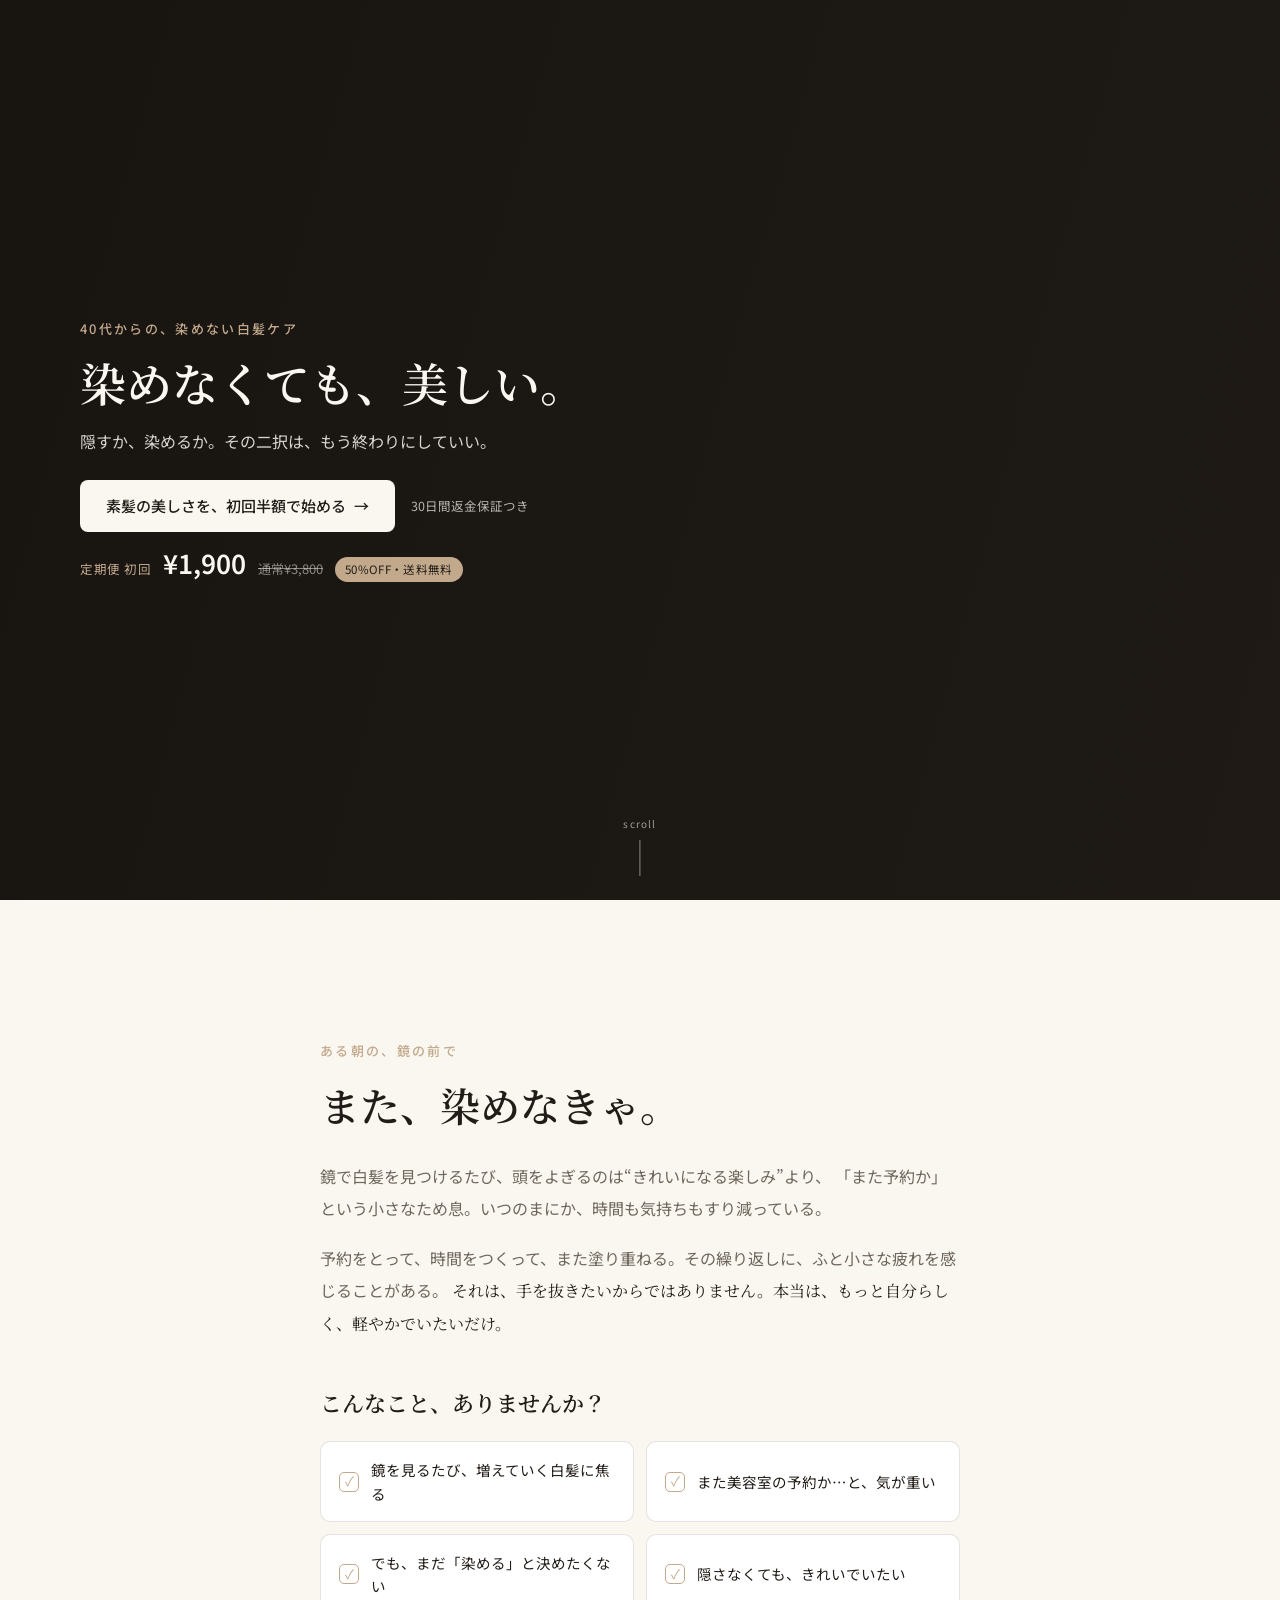
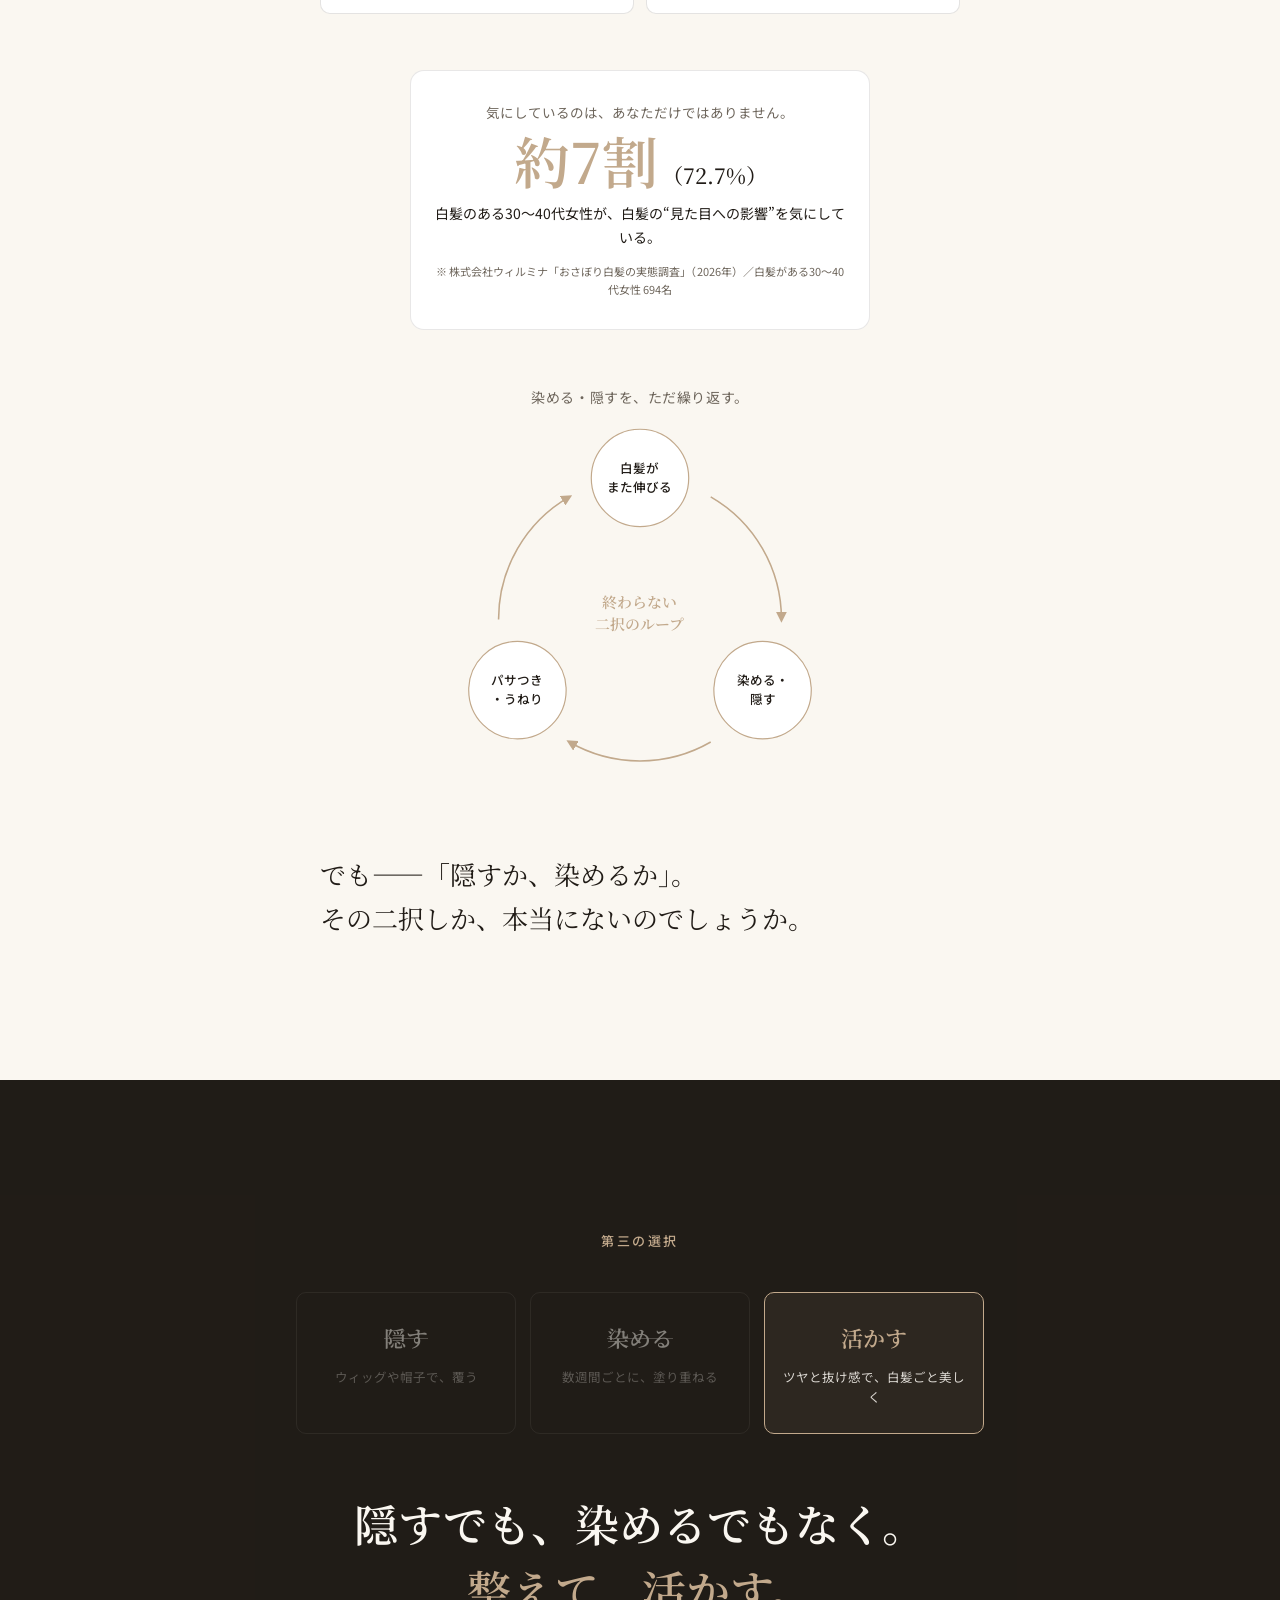
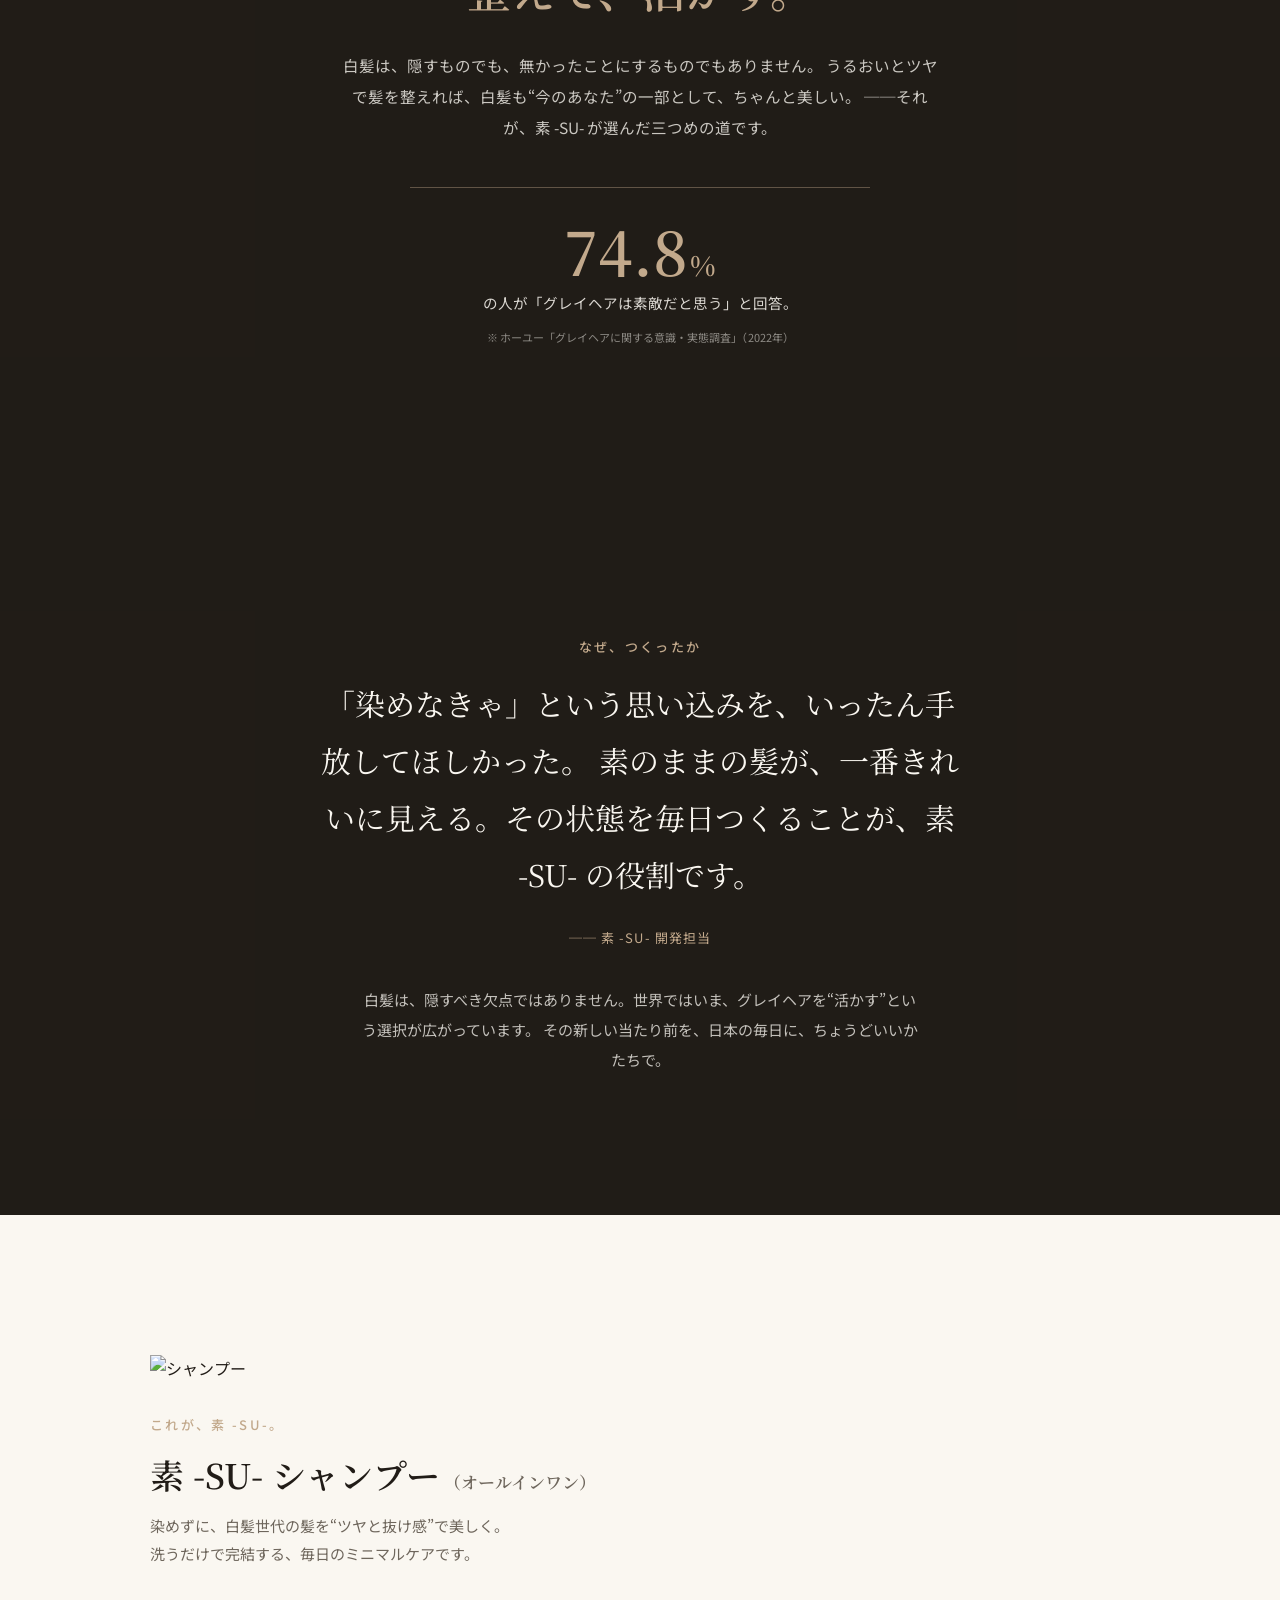
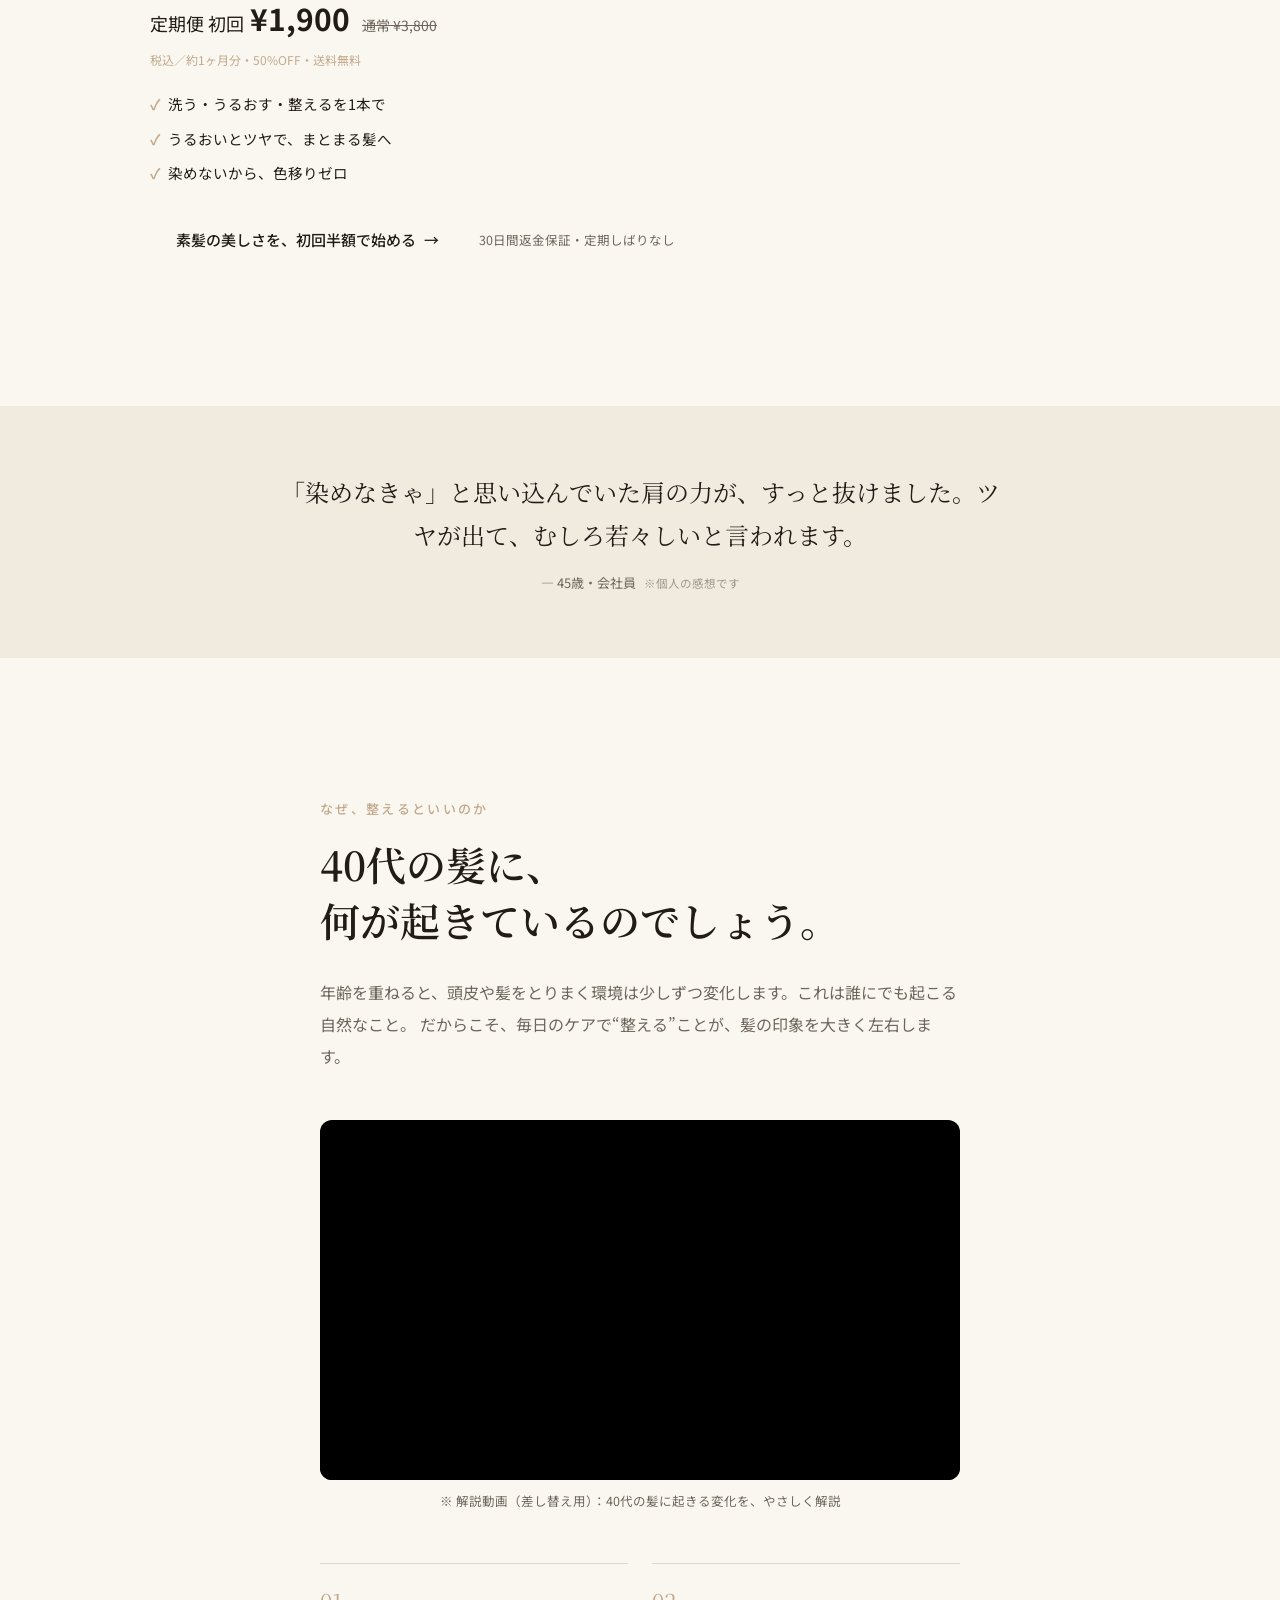
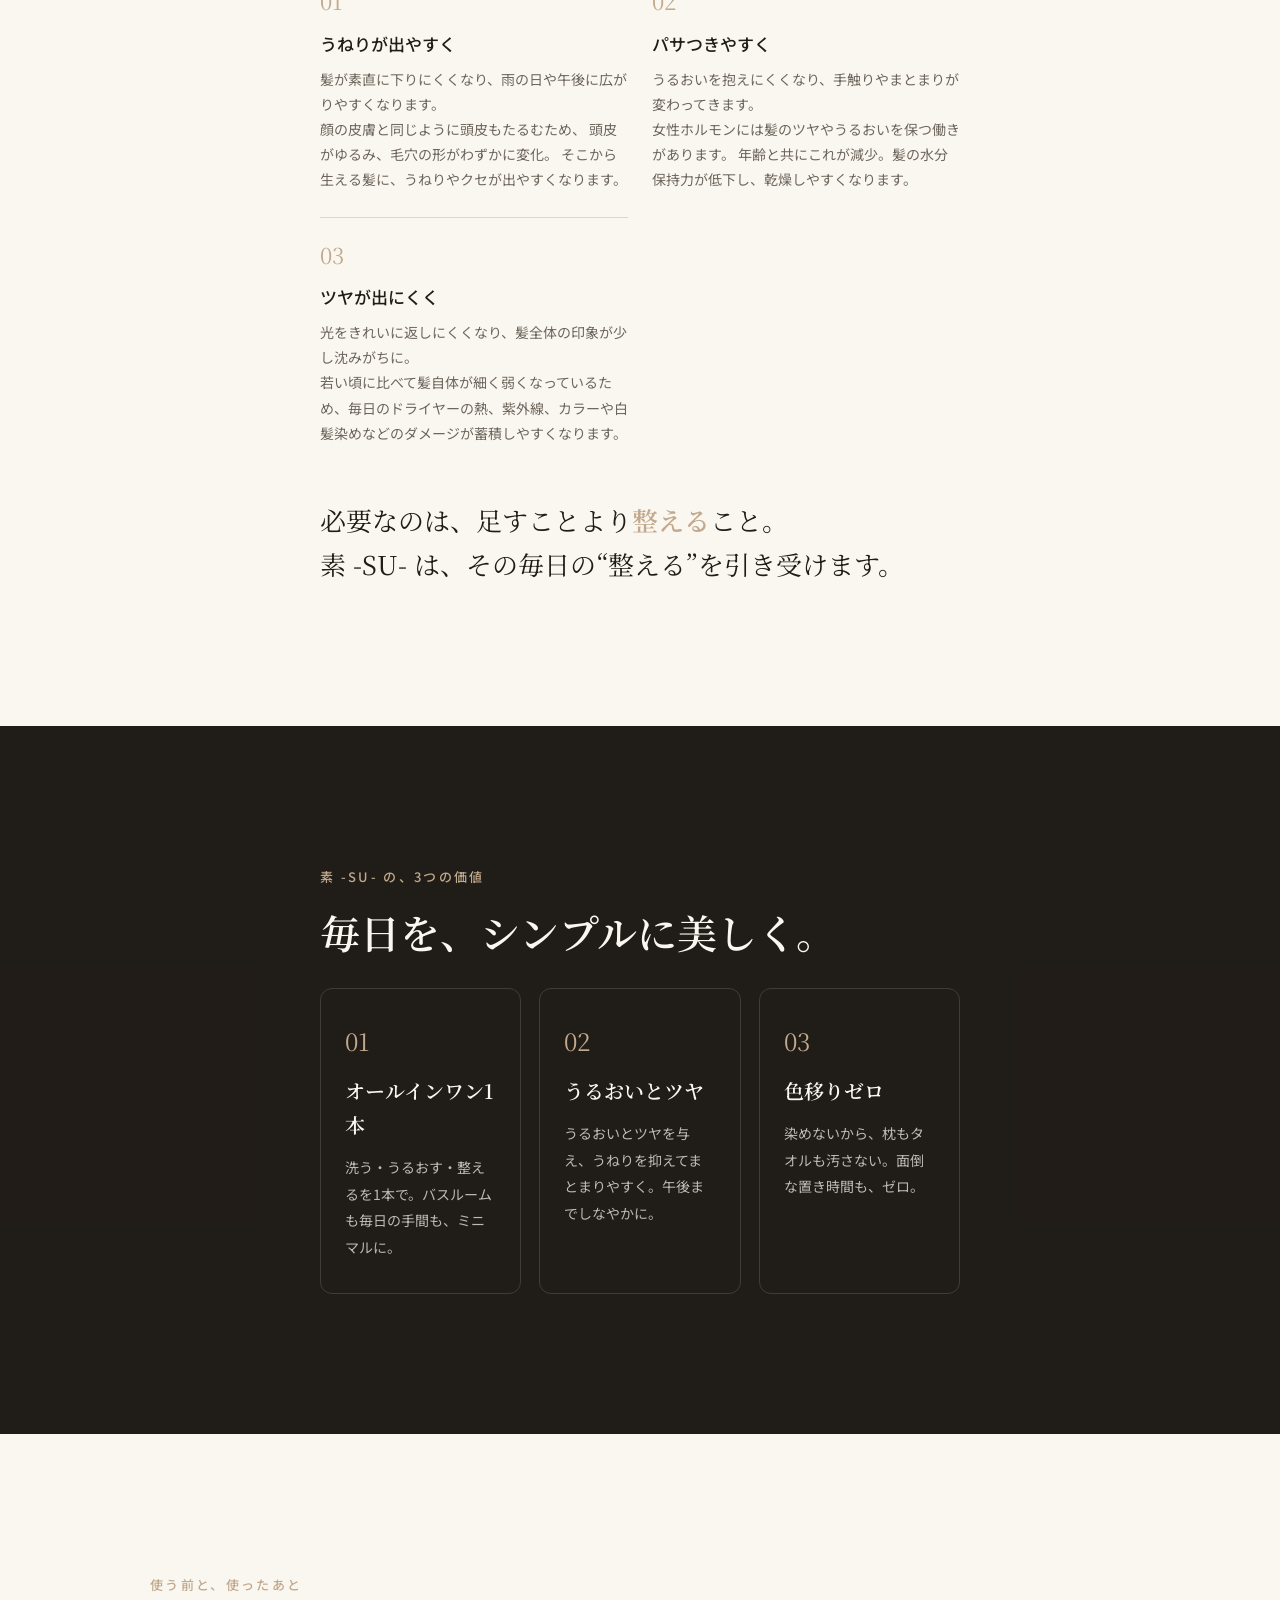
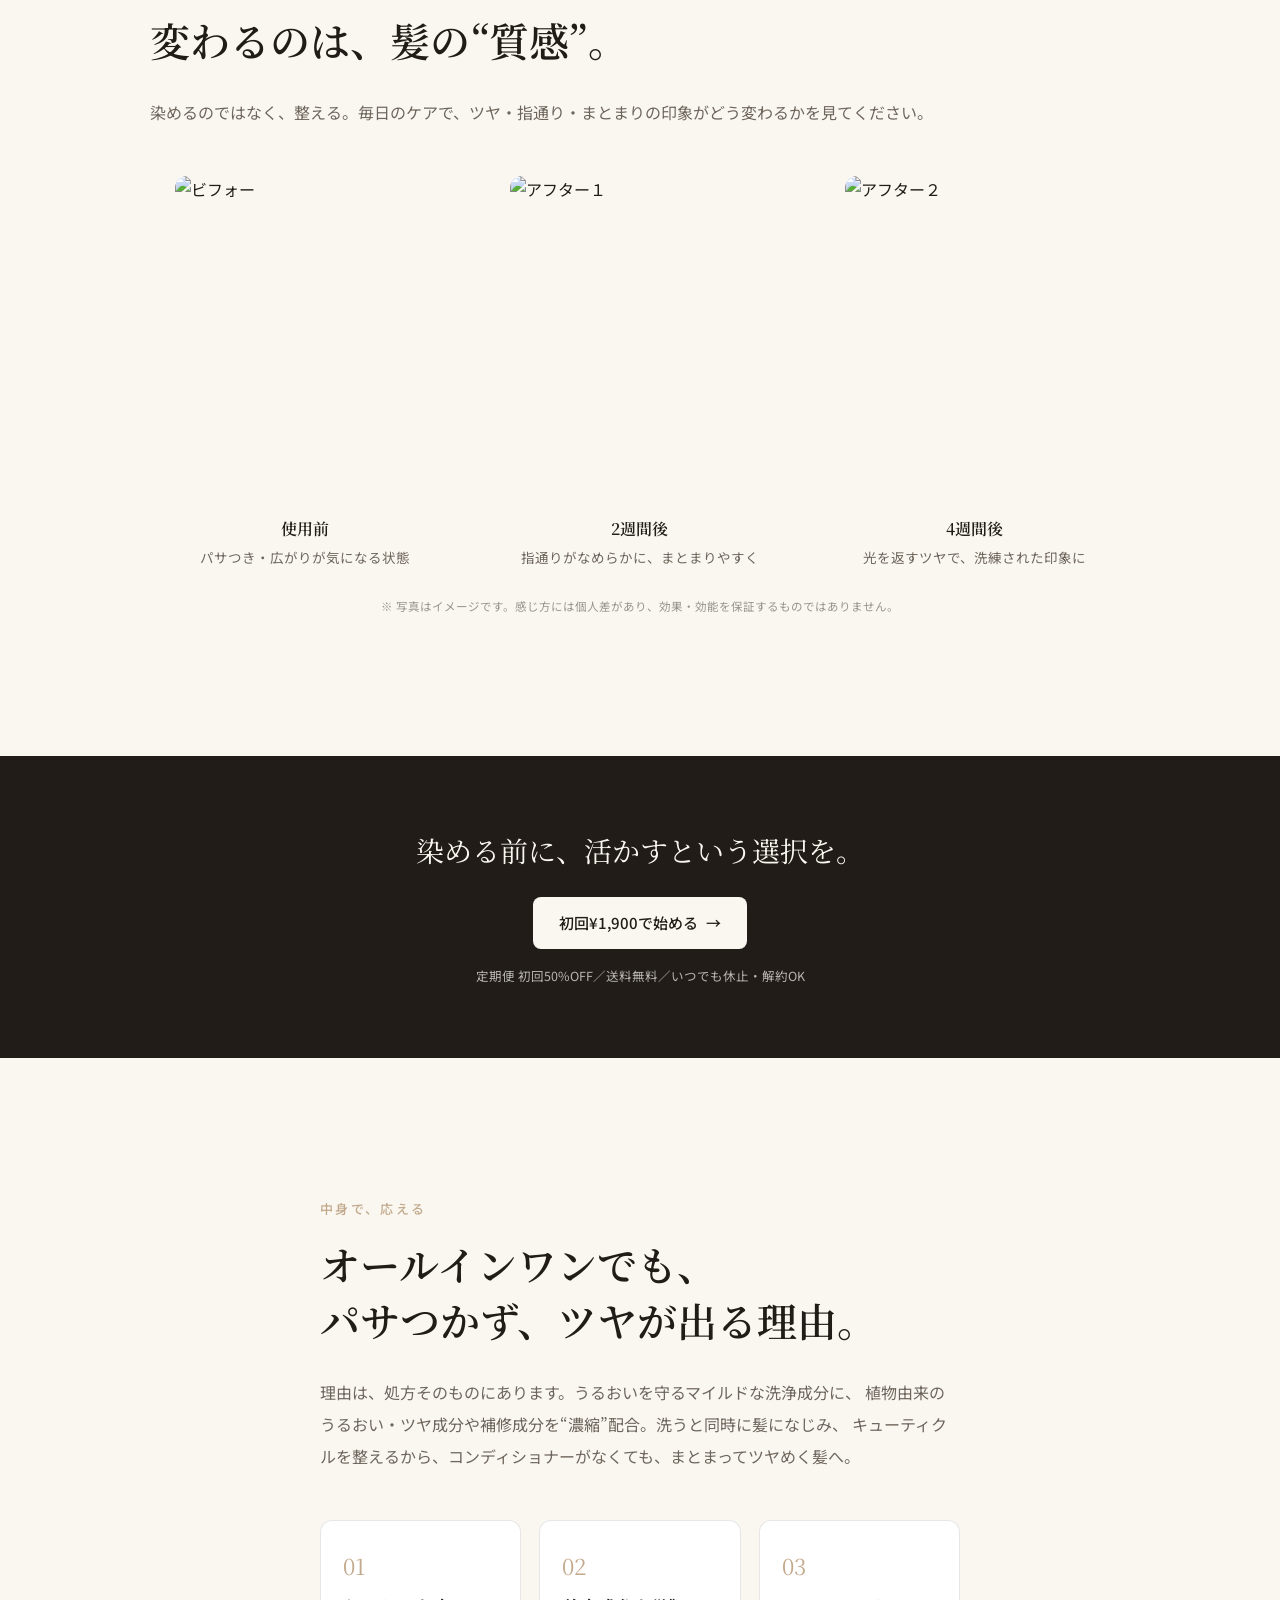
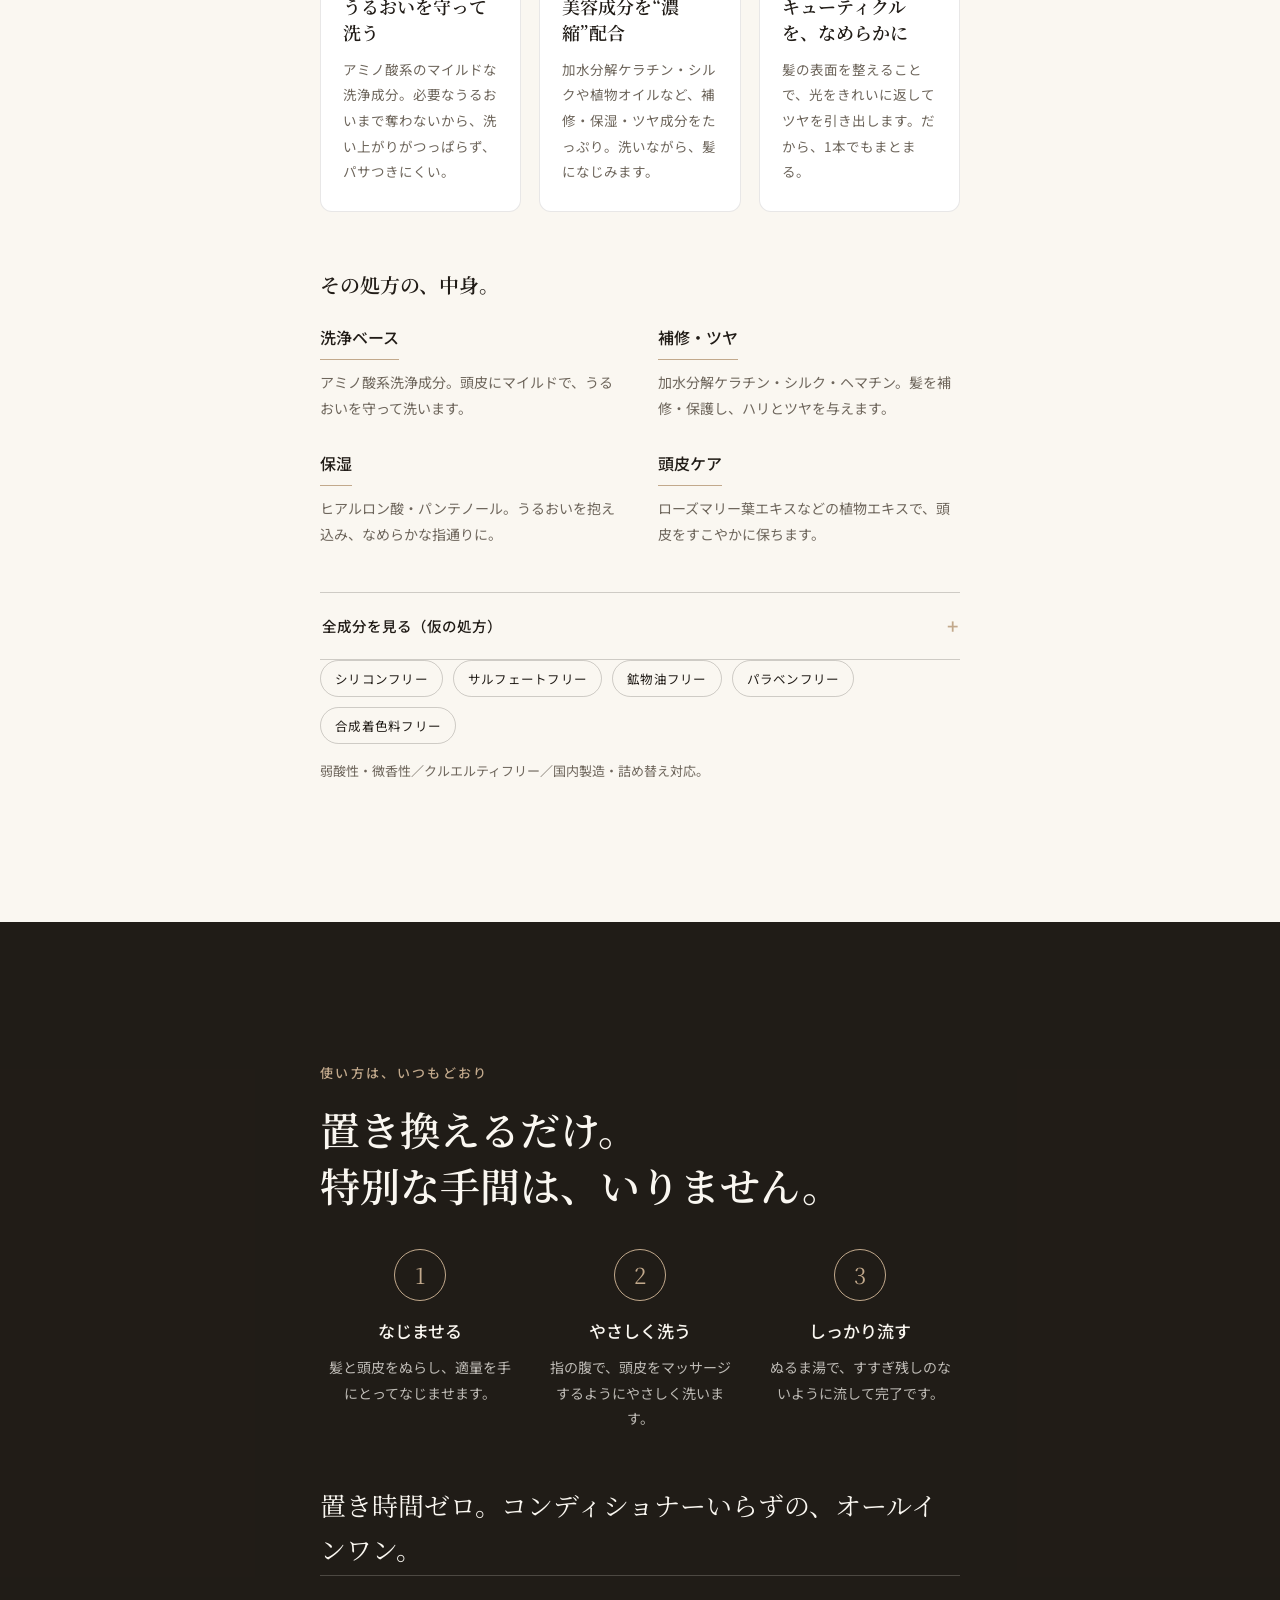
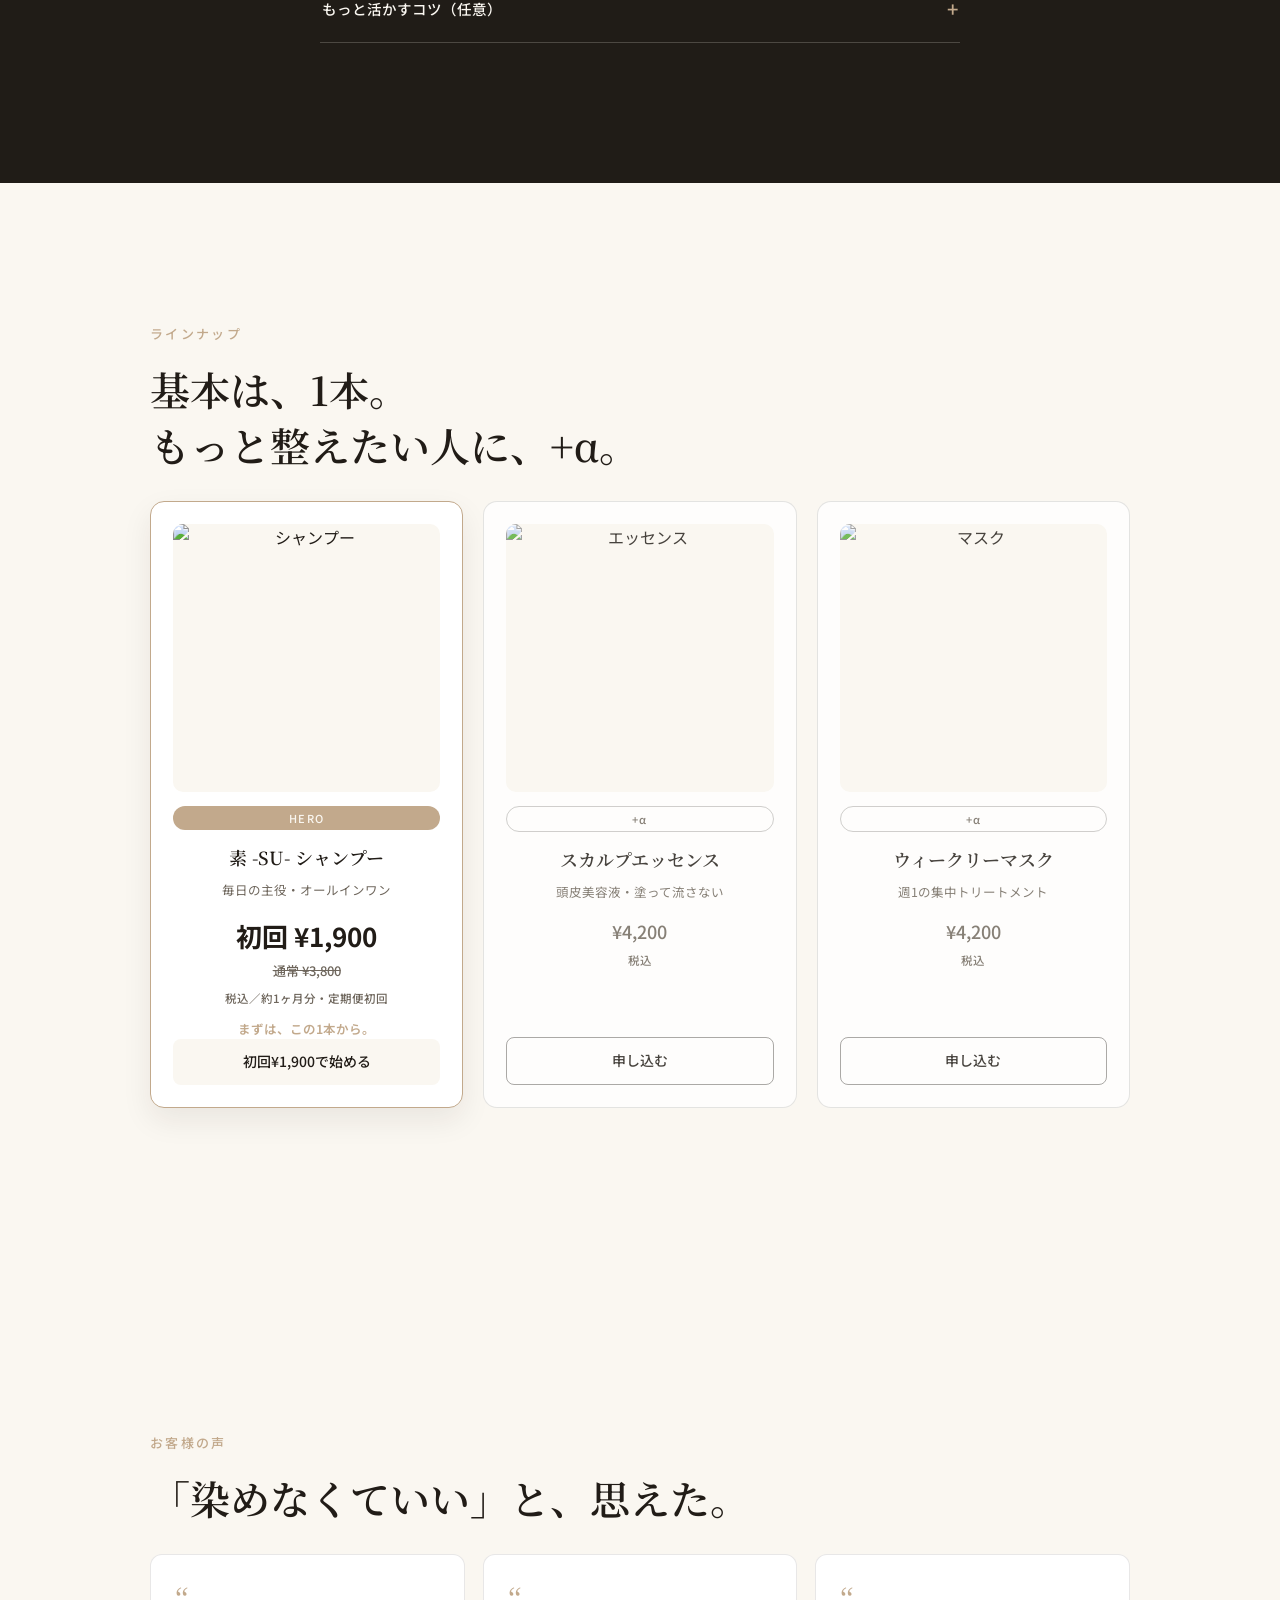
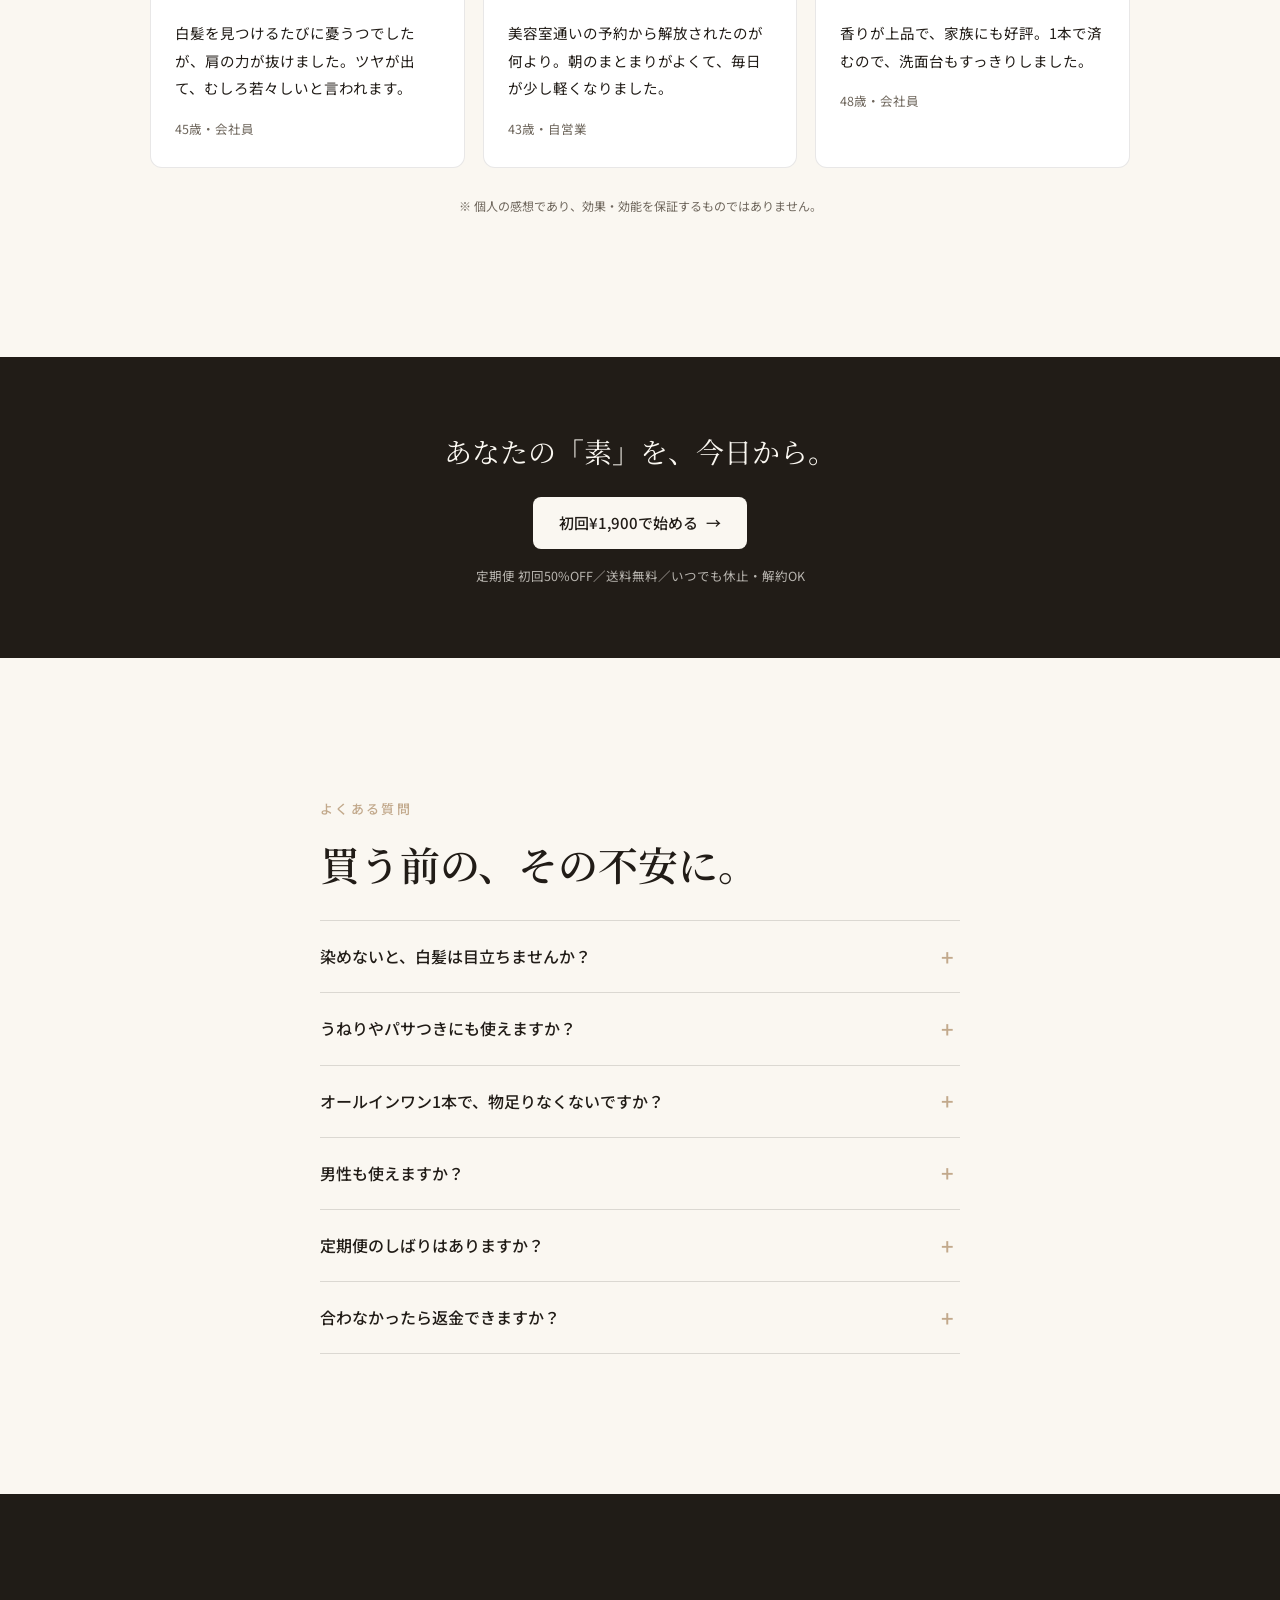
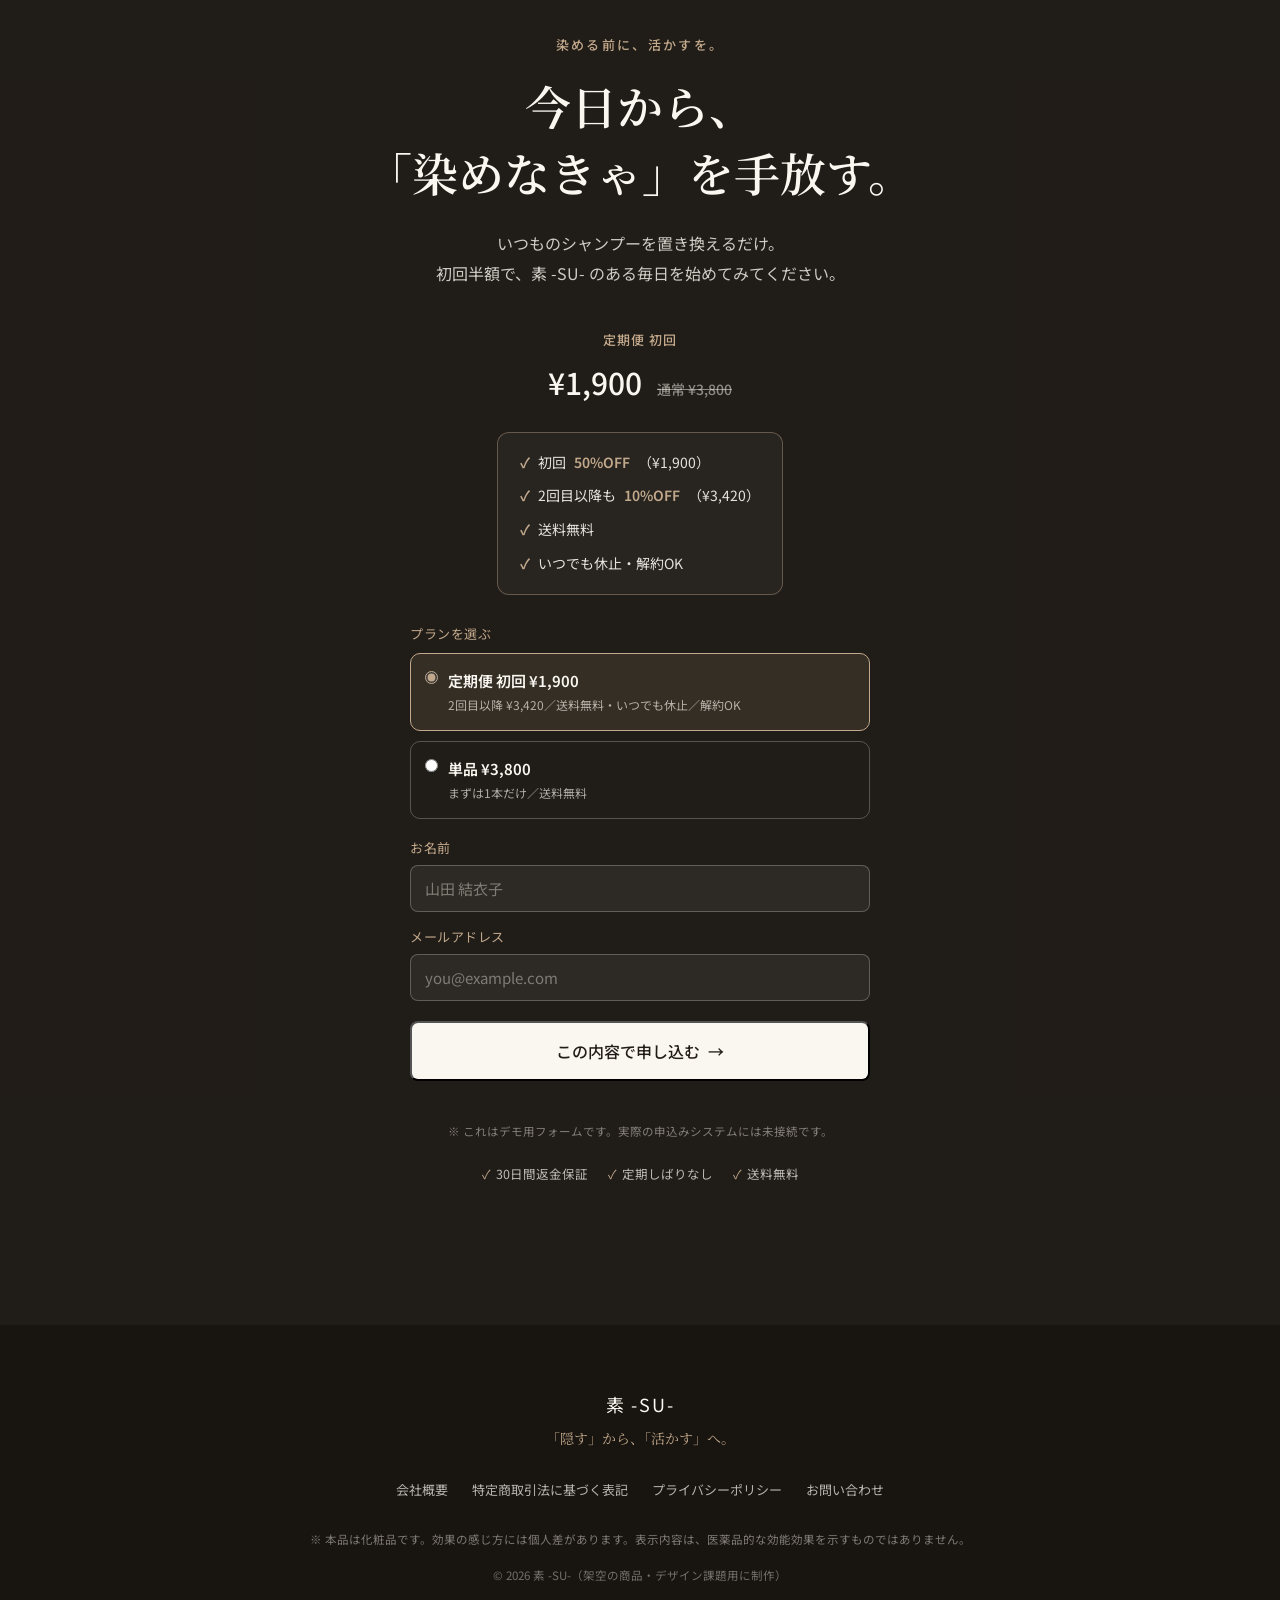
==== commit c87c14ce: "更新-4" ====
--- a/バックアップ/index.html
+++ b/バックアップ/index.html
@@ -69,7 +69,7 @@
       <!-- サブコピー -->
       <p class="hero__subtitle">
         隠すか、染めるか。その二択は、もう終わりにしていい。<br>
-        白髪を生かして、ツヤと抜け感で“今のあなた”を一番きれいに。
+        
       </p>
 
       <!-- CTA（行動を促すボタン）＋ 安心材料（返金保証）を横に添える -->
@@ -90,13 +90,6 @@
         <span class="hero__offer-badges">50%OFF・送料無料</span>
       </p>
 
-      <!-- 安心バッジ（購入前の不安をその場でつぶす要素） -->
-      <ul class="hero__badges">
-        <li>5フリー処方</li>
-        <li>オールインワン1本</li>
-        <li>色移りゼロ</li>
-        <li>定期しばりなし</li>
-      </ul>
     </div>
 
     <!-- スクロール誘導（クリックで下のセクションへ。CSSで上下に揺れます） -->
@@ -363,7 +356,7 @@
            いまは仮で hero.mp4 を表示。本番では videos/science.mp4 などに差し替えてください。
            （動画は figure＝図版、figcaption＝そのキャプション、で意味づけしています） -->
       <figure class="science__video reveal">
-        <video class="science__video-el" controls playsinline muted poster="images/hero-poster.jpg">
+        <video class="science__video-el" controls playsinline muted poster="images/science.jpg">
           <source src="videos/science.mp4" type="video/mp4">
           お使いのブラウザは動画の表示に対応していません。
         </video>
@@ -377,17 +370,25 @@
         <li class="science__point reveal">
           <span class="science__point-num" aria-hidden="true">01</span>
           <h3 class="science__point-name">うねりが出やすく</h3>
-          <p class="science__point-desc">髪が素直に下りにくくなり、雨の日や午後に広がりやすくなります。</p>
+          <p class="science__point-desc">髪が素直に下りにくくなり、雨の日や午後に広がりやすくなります。<br>
+            顔の皮膚と同じように頭皮もたるむため、
+            頭皮がゆるみ、毛穴の形がわずかに変化。
+            そこから生える髪に、うねりやクセが出やすくなります。</p>
         </li>
         <li class="science__point reveal">
           <span class="science__point-num" aria-hidden="true">02</span>
           <h3 class="science__point-name">パサつきやすく</h3>
-          <p class="science__point-desc">うるおいを抱えにくくなり、手触りやまとまりが変わってきます。</p>
+          <p class="science__point-desc">うるおいを抱えにくくなり、手触りやまとまりが変わってきます。<br>
+            女性ホルモンには髪のツヤやうるおいを保つ働きがあります。
+            年齢と共にこれが減少。髪の水分保持力が低下し、乾燥しやすくなります。
+          </p>
         </li>
         <li class="science__point reveal">
           <span class="science__point-num" aria-hidden="true">03</span>
           <h3 class="science__point-name">ツヤが出にくく</h3>
-          <p class="science__point-desc">光をきれいに返しにくくなり、髪全体の印象が少し沈みがちに。</p>
+          <p class="science__point-desc">光をきれいに返しにくくなり、髪全体の印象が少し沈みがちに。<br>
+            若い頃に比べて髪自体が細く弱くなっているため、毎日のドライヤーの熱、紫外線、カラーや白髪染めなどのダメージが蓄積しやすくなります。
+          </p>
         </li>
       </ul>
 
@@ -621,7 +622,7 @@
       <div class="lineup__grid">
         <!-- ヒーロー商品（主役なので強調） -->
         <article class="lineup__card lineup__card--hero reveal">
-          <img src="images/shampoo.png" alt="シャンプー">
+          <img src="images/lineup-shampoo.png" alt="シャンプー">
           <p class="lineup__tag">HERO</p>
           <h3 class="lineup__name">素 -SU- シャンプー</h3>
           <p class="lineup__role">毎日の主役・オールインワン</p>
@@ -868,7 +869,31 @@
       style="cursor:pointer; border:none; width:100%; background:none;">まず1本、試してみる →</button>
     <p class="sticky-cta-note">30日間返金保証・回数縛りなし・送料無料</p>
   </div>
-
+  <!-- ============================================================
+       PC専用：右下に追従する固定CTAバー
+       スマホでは非表示・PCサイズ（769px以上）のみ表示
+       スクロール量に応じてJS側で .is-visible クラスを付け外しします
+  ============================================================ -->
+  <div class="pc-sticky-cta" id="pcStickyCta" aria-hidden="true">
+    <!-- 価格と定期便情報 -->
+    <div class="pc-sticky-cta__info">
+      <p class="pc-sticky-cta__price">
+        <span class="pc-sticky-cta__price-sub">初回</span>
+        <span class="pc-sticky-cta__price-main">¥1,900</span>
+        <span class="pc-sticky-cta__price-note">（定期便）</span>
+      </p>
+      <p class="pc-sticky-cta__badges">
+        <span>30日返金保証</span>
+        <span>縛りなし</span>
+        <span>送料無料</span>
+      </p>
+    </div>
+    <!-- CTAボタン（購入フォームセクションへスクロール） -->
+    <a href="#purchase" class="btn btn--primary pc-sticky-cta__btn" aria-label="申し込みフォームへ移動">
+      まず1本、試してみる
+      <span class="btn__arrow" aria-hidden="true">→</span>
+    </a>
+  </div>
 
 
 
--- a/バックアップ/style.css
+++ b/バックアップ/style.css
@@ -526,13 +526,33 @@
    このLPの中心メッセージ。暗い背景に戻して“見せ場”をつくります。
    隠す／染める を控えめに退け、「活かす」だけを強調＝ここが主役。
 ----------------------------------------------------------------- */
+/* 変更後 */
 .concept {
-  background: var(--color-ink);
-  /* 暗い背景に再反転（明→暗のリズム） */
+  background-image: url("images/science.jpg");
+  /* パララックス背景画像 */
+  background-attachment: fixed;
+  background-size: cover;
+  background-position: center;
   color: var(--color-offwhite);
   padding: clamp(90px, 15vw, 150px) var(--pad-x);
-}
-
+  position: relative;
+  /* overlayの基準点 */
+}
+
+/* 暗いオーバーレイを重ねて文字を読みやすく */
+.concept::before {
+  content: "";
+  position: absolute;
+  inset: 0;
+  background: rgba(33, 28, 23, 0.75);
+  z-index: 0;
+}
+
+/* コンテンツをoverlay（::before）の上に出す */
+.concept .concept__inner {
+  position: relative;
+  z-index: 1;
+}
 .concept__inner {
   max-width: 780px;
   margin: 0 auto;
@@ -659,7 +679,6 @@
 /* -----------------------------------------------------------------
    10. スマホ用：画面下に追従するCTAバー（初期は非表示）
 ----------------------------------------------------------------- */
-/* 置き換え後 */
 .sticky-cta {
   display: flex;
   flex-direction: column;
@@ -677,12 +696,12 @@
   backdrop-filter: blur(8px);
   border-top: 1px solid rgba(250, 247, 241, 0.12);
 
-  /* ↓ この2行が今回の追加ポイント */
+  /* FV中は画面外（下）に隠しておく。JSが .is-visible を付けるとスライドイン */
   transform: translateY(110%);
   transition: transform 0.45s cubic-bezier(0.34, 1.56, 0.64, 1);
 }
 
-/* ↓ このブロックも新規追加 */
+/* JSが付けるクラス → 画面内にスライドイン */
 .sticky-cta.is-visible {
   transform: translateY(0);
 }
@@ -693,7 +712,8 @@
   letter-spacing: 0.05em;
   text-align: center;
 }
-        
+
+
 /* -----------------------------------------------------------------
    11. ページ読み込み時のふわっと表示（演出）
    .hero__inner の中の各要素を、少し遅らせて順に出す
@@ -873,11 +893,36 @@
 }
 
 /* 暗いセクション（インク背景＋明るい文字） */
+/* 変更後 */
 .section--dark {
-  background: var(--color-ink);
+  background-image: url("images/science.jpg");
+  /* 背景画像 */
+  background-attachment: fixed;
+  /* ← これだけでパララックス完成 */
+  background-size: cover;
+  background-position: center;
   color: var(--color-offwhite);
 }
-
+.section--dark::before {
+  content: "";
+  position: absolute;
+  inset: 0;
+  background: rgba(33, 28, 23, 0.75);
+  /* Inkカラーを75%で重ねる */
+  z-index: 0;
+}
+
+/* コンテンツを overlay の上に出す */
+.section--dark {
+  position: relative;
+  /* ::before の基準点として必要 */
+}
+
+.section--dark .section__inner,
+.section--dark .closing__inner {
+  position: relative;
+  z-index: 1;
+}
 /* 共通：アイブロウ（小見出しの上の一言） */
 .eyebrow {
   font-size: 13px;
@@ -954,7 +999,7 @@
 /* 3つの変化（横並び→スマホで縦積み。下のレスポンシブで切替） */
 .science__points {
   display: grid;
-  grid-template-columns: 1fr;
+  grid-template-columns: repeat(auto-fit, minmax(200px, 1fr));
   /* スマホ：1列（PCで複数列に。min-width 側で指定） */
   gap: 24px;
   margin-bottom: 52px;
@@ -990,7 +1035,7 @@
 ----------------------------------------------------------------- */
 .features__grid {
   display: grid;
-  grid-template-columns: 1fr;
+  grid-template-columns: repeat(auto-fit, minmax(200px, 1fr));
   /* スマホ：1列（PCで複数列に。min-width 側で指定） */
   gap: 18px;
 }
@@ -1026,7 +1071,7 @@
 ----------------------------------------------------------------- */
 .ingredients__cols {
   display: grid;
-  grid-template-columns: 1fr;
+  grid-template-columns: repeat(auto-fit, minmax(200px, 1fr));
   /* スマホ：1列（PCで複数列に。min-width 側で指定） */
   gap: 28px 36px;
   margin-bottom: 44px;
@@ -1078,7 +1123,7 @@
 ----------------------------------------------------------------- */
 .howto__steps {
   display: grid;
-  grid-template-columns: 1fr;
+  grid-template-columns: repeat(auto-fit, minmax(200px, 1fr));
   /* スマホ：1列（PCで複数列に。min-width 側で指定） */
   gap: 20px;
   margin-bottom: 44px;
@@ -1139,6 +1184,23 @@
   border: 1px solid rgba(33, 28, 23, 0.14);
   border-radius: 14px;
   background: #fff;
+}
+
+/* ラインナップ画像サイズ統一
+   全カードの img を正方形の枠に入れ、object-fit: contain で
+   画像を切らずに枠内に収める */
+.lineup__card img {
+  width: 100%;
+  aspect-ratio: 1 / 1;
+  /* 正方形を保つ */
+  object-fit: contain;
+  /* 画像を切らず、枠に収める */
+  object-position: center;
+  /* 中央に配置 */
+  background: var(--color-offwhite);
+  /* 余白部分の背景色 */
+  border-radius: 10px;
+  margin-bottom: 14px;
 }
 
 /* ヒーロー商品は枠と影で少し強調 */
@@ -1249,7 +1311,7 @@
 
 .voices__grid {
   display: grid;
-  grid-template-columns: 1fr;
+  grid-template-columns: repeat(auto-fit, minmax(200px, 1fr));
   /* スマホ：1列（PCで複数列に。min-width 側で指定） */
   gap: 18px;
   margin-bottom: 28px;
@@ -1665,7 +1727,7 @@
 ----------------------------------------------------------------- */
 .reasons {
   display: grid;
-  grid-template-columns: 1fr;
+  grid-template-columns: repeat(auto-fit, minmax(200px, 1fr));
   /* スマホ：1列（PCで複数列に。min-width 側で指定） */
   gap: 18px;
   margin-bottom: 56px;
@@ -2024,8 +2086,24 @@
   align-items: center;
   justify-content: center;
   margin-bottom: 14px;
-}
-
+  /* ↓ SP用：幅に上限をつけて中央に寄せる */
+  max-width: 160px;
+  margin-left: auto;
+  margin-right: auto;
+}
+/* SP用：beforeafter の img を直接サイズ制御 */
+.beforeafter__item img {
+  width: 100%;
+  max-width: 260px;
+  /* ← ここで大きさを調整（お好みで変更可） */
+  aspect-ratio: 4 / 5;
+  object-fit: cover;
+  border-radius: 12px;
+  display: block;
+  margin-left: auto;
+  margin-right: auto;
+  margin-bottom: 14px;
+}
 .beforeafter__media span {
   font-size: 12px;
   letter-spacing: 0.1em;
@@ -2287,4 +2365,120 @@
   font-style: normal;
   font-family: var(--font-serif);
   color: var(--color-ink);
+}
+
+/* =================================================================
+   PC専用：右下固定CTAバー（.pc-sticky-cta）
+   ・スマホ（〜768px）では display:none で完全非表示
+   ・PCサイズ（769px〜）で display:flex に切り替え
+   ・初期状態は画面外（translateY で下に隠す）
+   ・JSが .is-visible クラスを付けると画面内にスライドイン
+================================================================= */
+
+/* ---------- ベース：スマホでは隠す ---------- */
+.pc-sticky-cta {
+  display: none;
+  /* スマホでは非表示 */
+}
+
+/* ---------- PCサイズ（769px〜）でのみ表示 ---------- */
+@media (min-width: 769px) {
+  .pc-sticky-cta {
+    display: flex;
+    /* 横並びレイアウト */
+    align-items: center;
+    gap: 24px;
+
+    /* 位置：右下に固定 */
+    position: fixed;
+    bottom: 32px;
+    right: 32px;
+    z-index: 300;
+
+    /* 見た目 */
+    background: rgba(33, 28, 23, 0.92);
+    /* Ink を半透明に */
+    backdrop-filter: blur(12px);
+    /* すりガラス効果 */
+    border: 1px solid rgba(194, 169, 140, 0.3);
+    /* Greige の細いボーダー */
+    border-radius: 16px;
+    padding: 16px 24px;
+    box-shadow: 0 8px 32px rgba(0, 0, 0, 0.3);
+
+    /* アニメーション（初期状態：下に隠れている） */
+    transform: translateY(120%);
+    opacity: 0;
+    transition: transform 0.5s cubic-bezier(0.34, 1.56, 0.64, 1),
+      opacity 0.4s ease;
+    /* ↑ cubic-bezier はばねのような動き（少しバウンドする感じ） */
+  }
+
+  /* JSが付けるクラス → 画面内にスライドイン */
+  .pc-sticky-cta.is-visible {
+    transform: translateY(0);
+    opacity: 1;
+  }
+
+  /* ---------- 左側：価格・バッジエリア ---------- */
+  .pc-sticky-cta__info {
+    display: flex;
+    flex-direction: column;
+    gap: 6px;
+  }
+
+  /* 価格行 */
+  .pc-sticky-cta__price {
+    display: flex;
+    align-items: baseline;
+    gap: 4px;
+    margin: 0;
+  }
+
+  .pc-sticky-cta__price-sub {
+    font-size: 11px;
+    color: rgba(250, 247, 241, 0.6);
+    /* Off-White を薄く */
+    letter-spacing: 0.05em;
+  }
+
+  .pc-sticky-cta__price-main {
+    font-size: 22px;
+    font-weight: 700;
+    font-family: var(--font-serif);
+    color: var(--color-greige);
+    /* Greige でアクセント */
+    letter-spacing: -0.02em;
+  }
+
+  .pc-sticky-cta__price-note {
+    font-size: 11px;
+    color: rgba(250, 247, 241, 0.6);
+  }
+
+  /* バッジ（3つのピル型テキスト） */
+  .pc-sticky-cta__badges {
+    display: flex;
+    gap: 6px;
+    margin: 0;
+  }
+
+  .pc-sticky-cta__badges span {
+    font-size: 10px;
+    letter-spacing: 0.04em;
+    color: rgba(250, 247, 241, 0.75);
+    background: rgba(250, 247, 241, 0.08);
+    border: 1px solid rgba(250, 247, 241, 0.15);
+    border-radius: 100px;
+    padding: 2px 8px;
+  }
+
+  /* ---------- 右側：CTAボタン ---------- */
+  .pc-sticky-cta__btn {
+    /* btn--primary のスタイルをベースに、少しコンパクトに */
+    white-space: nowrap;
+    padding: 14px 24px;
+    font-size: 13px;
+    border-radius: 100px;
+  }
 }
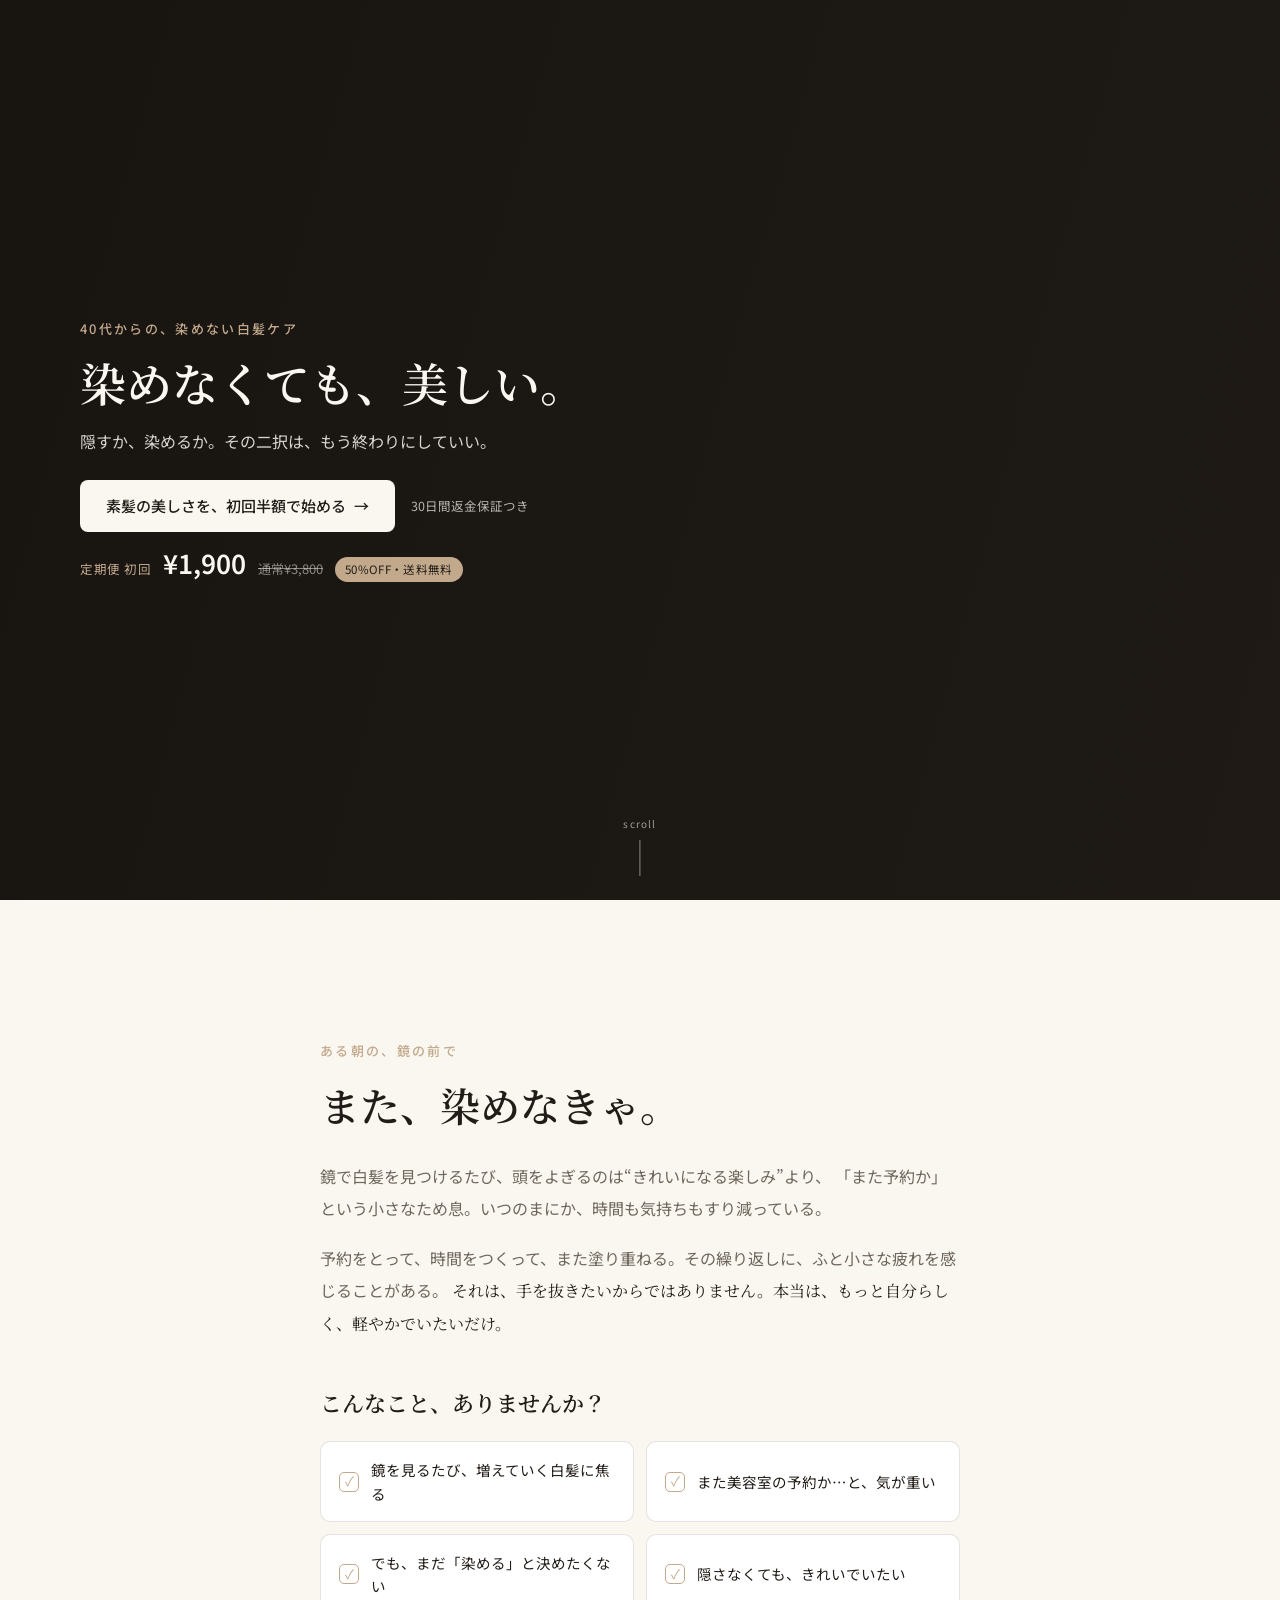
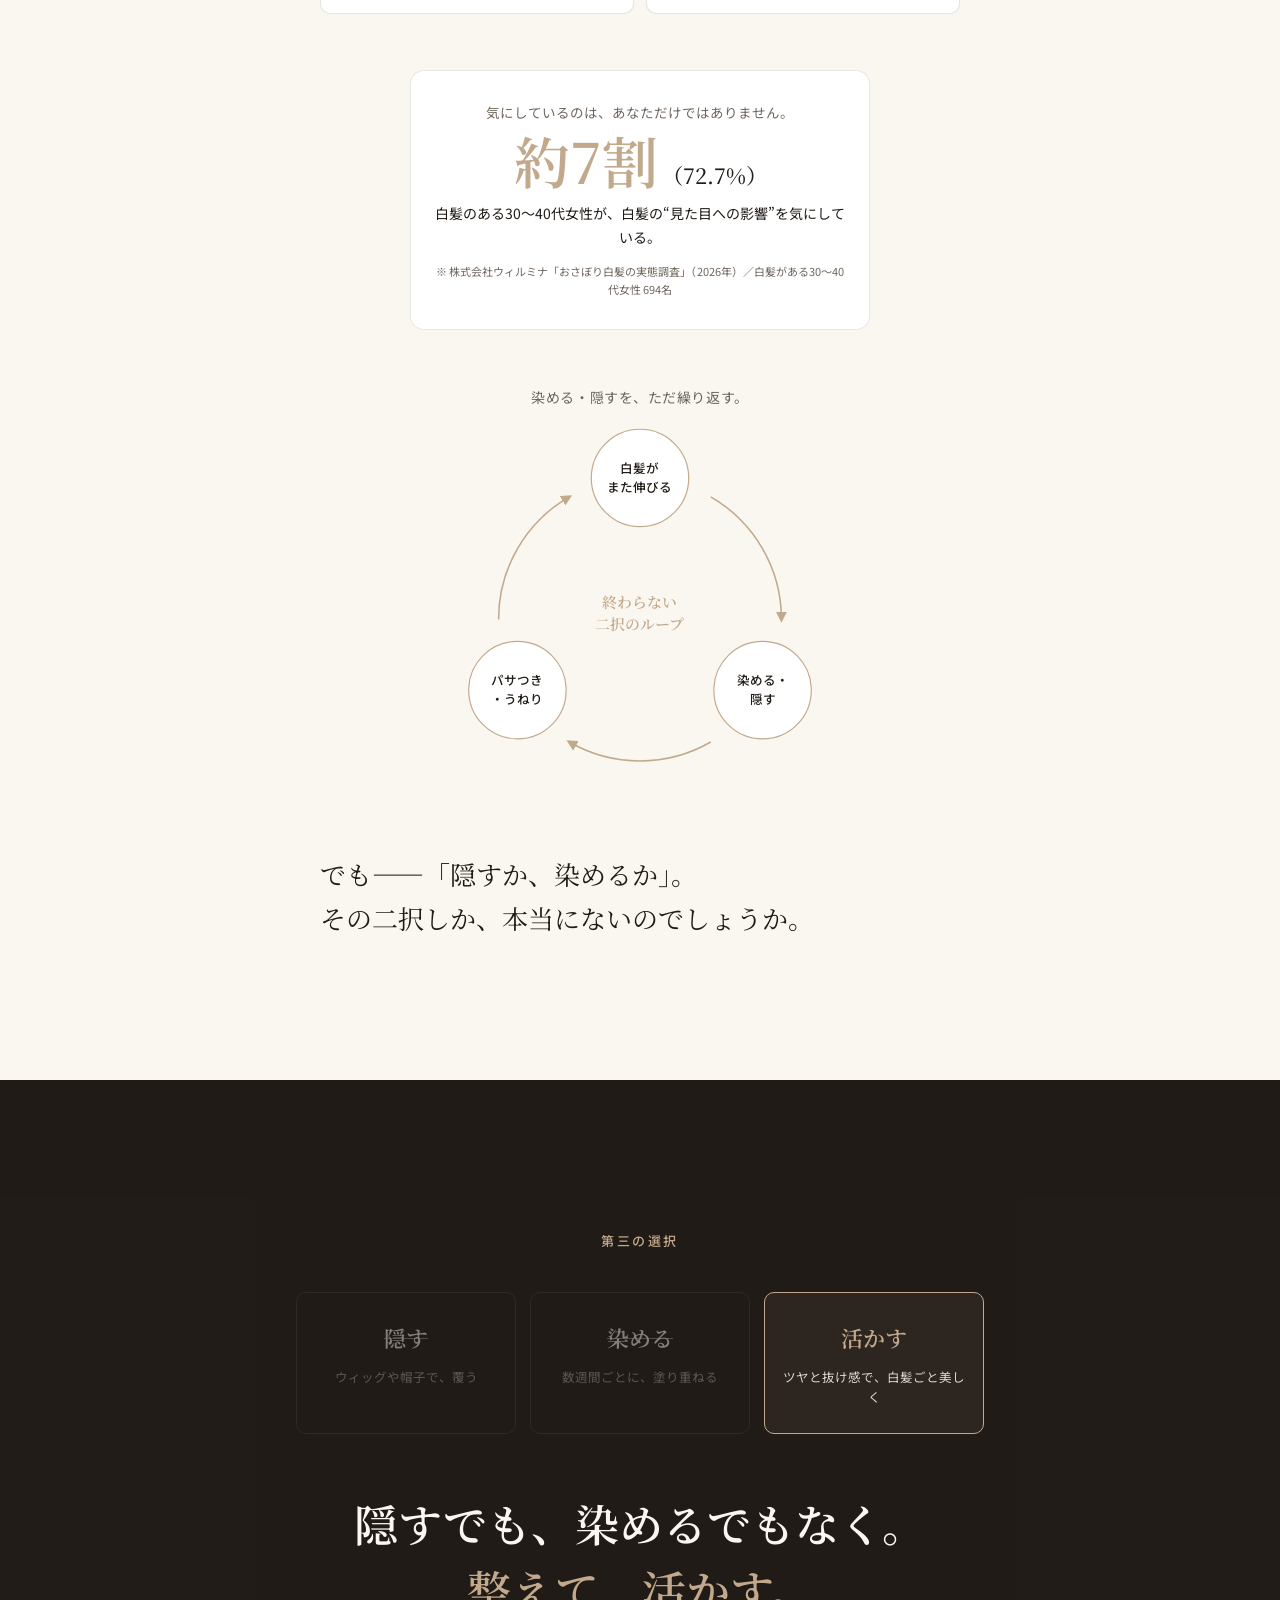
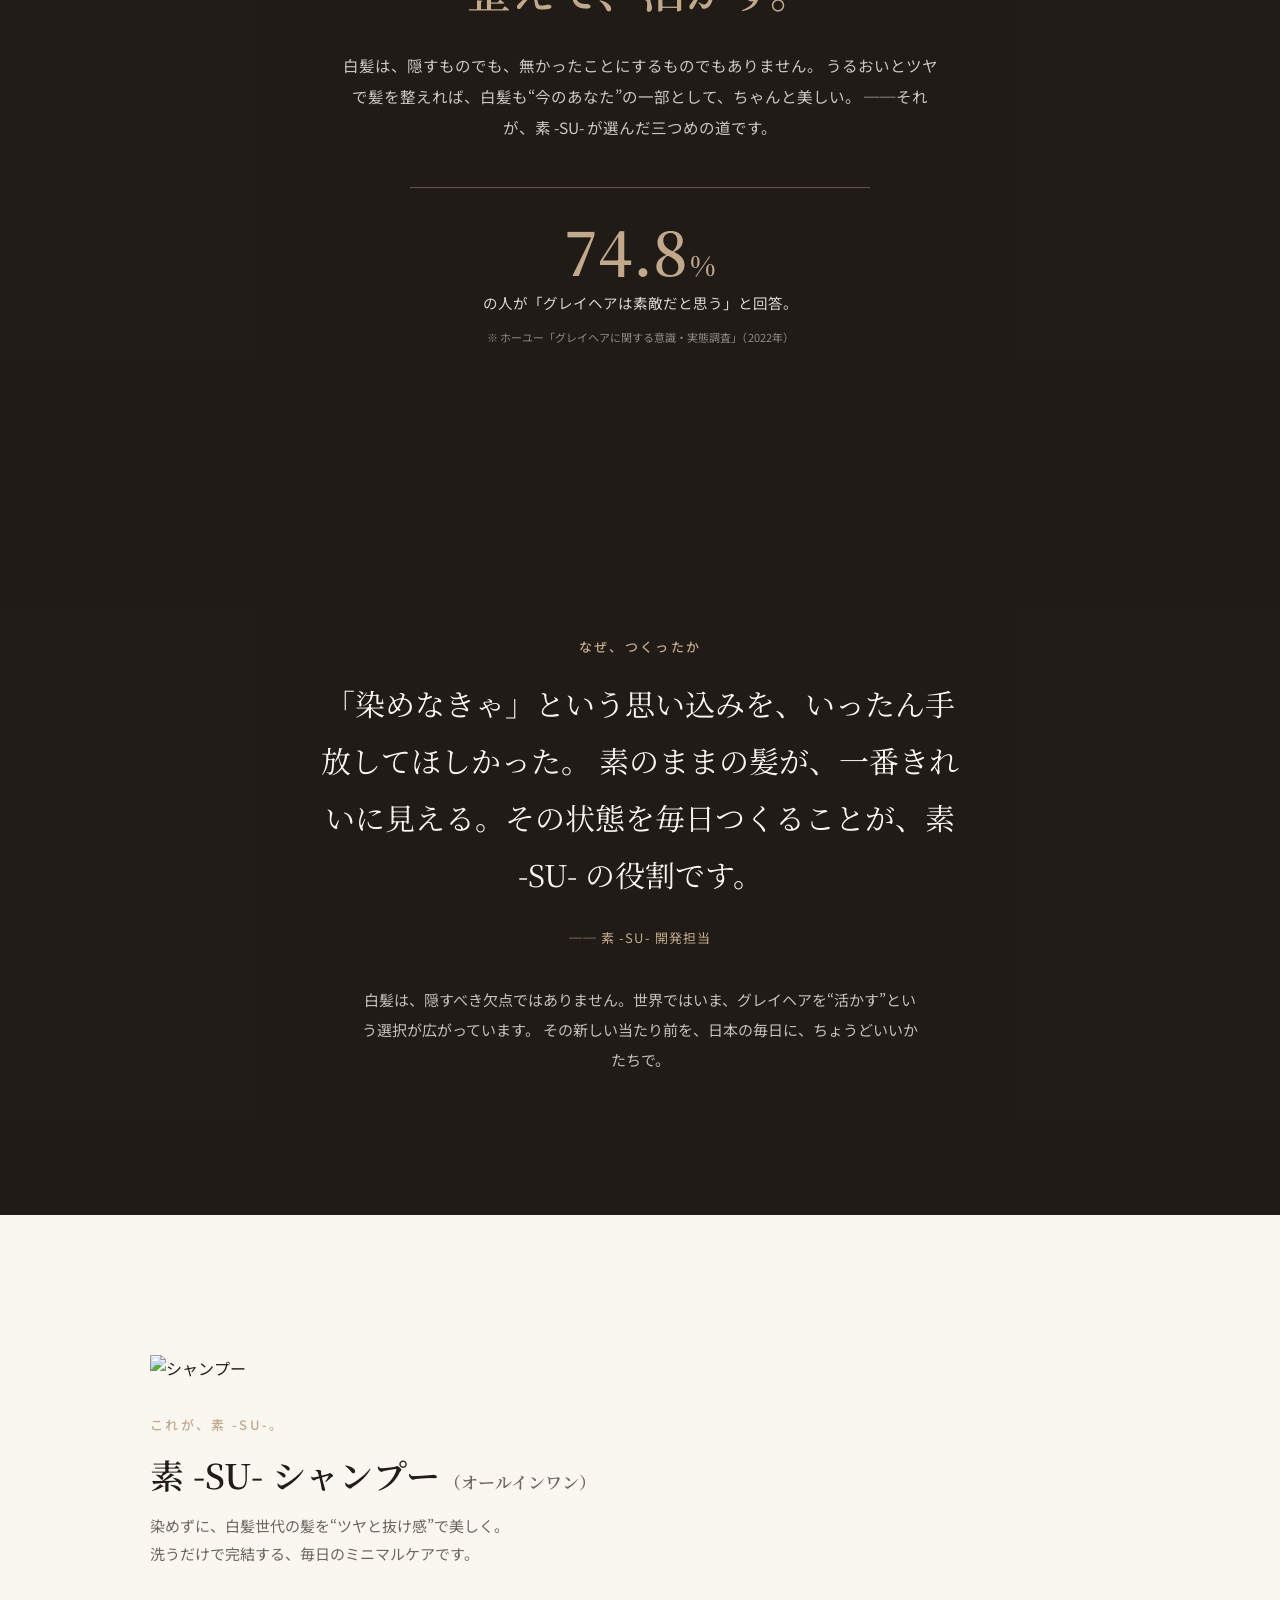
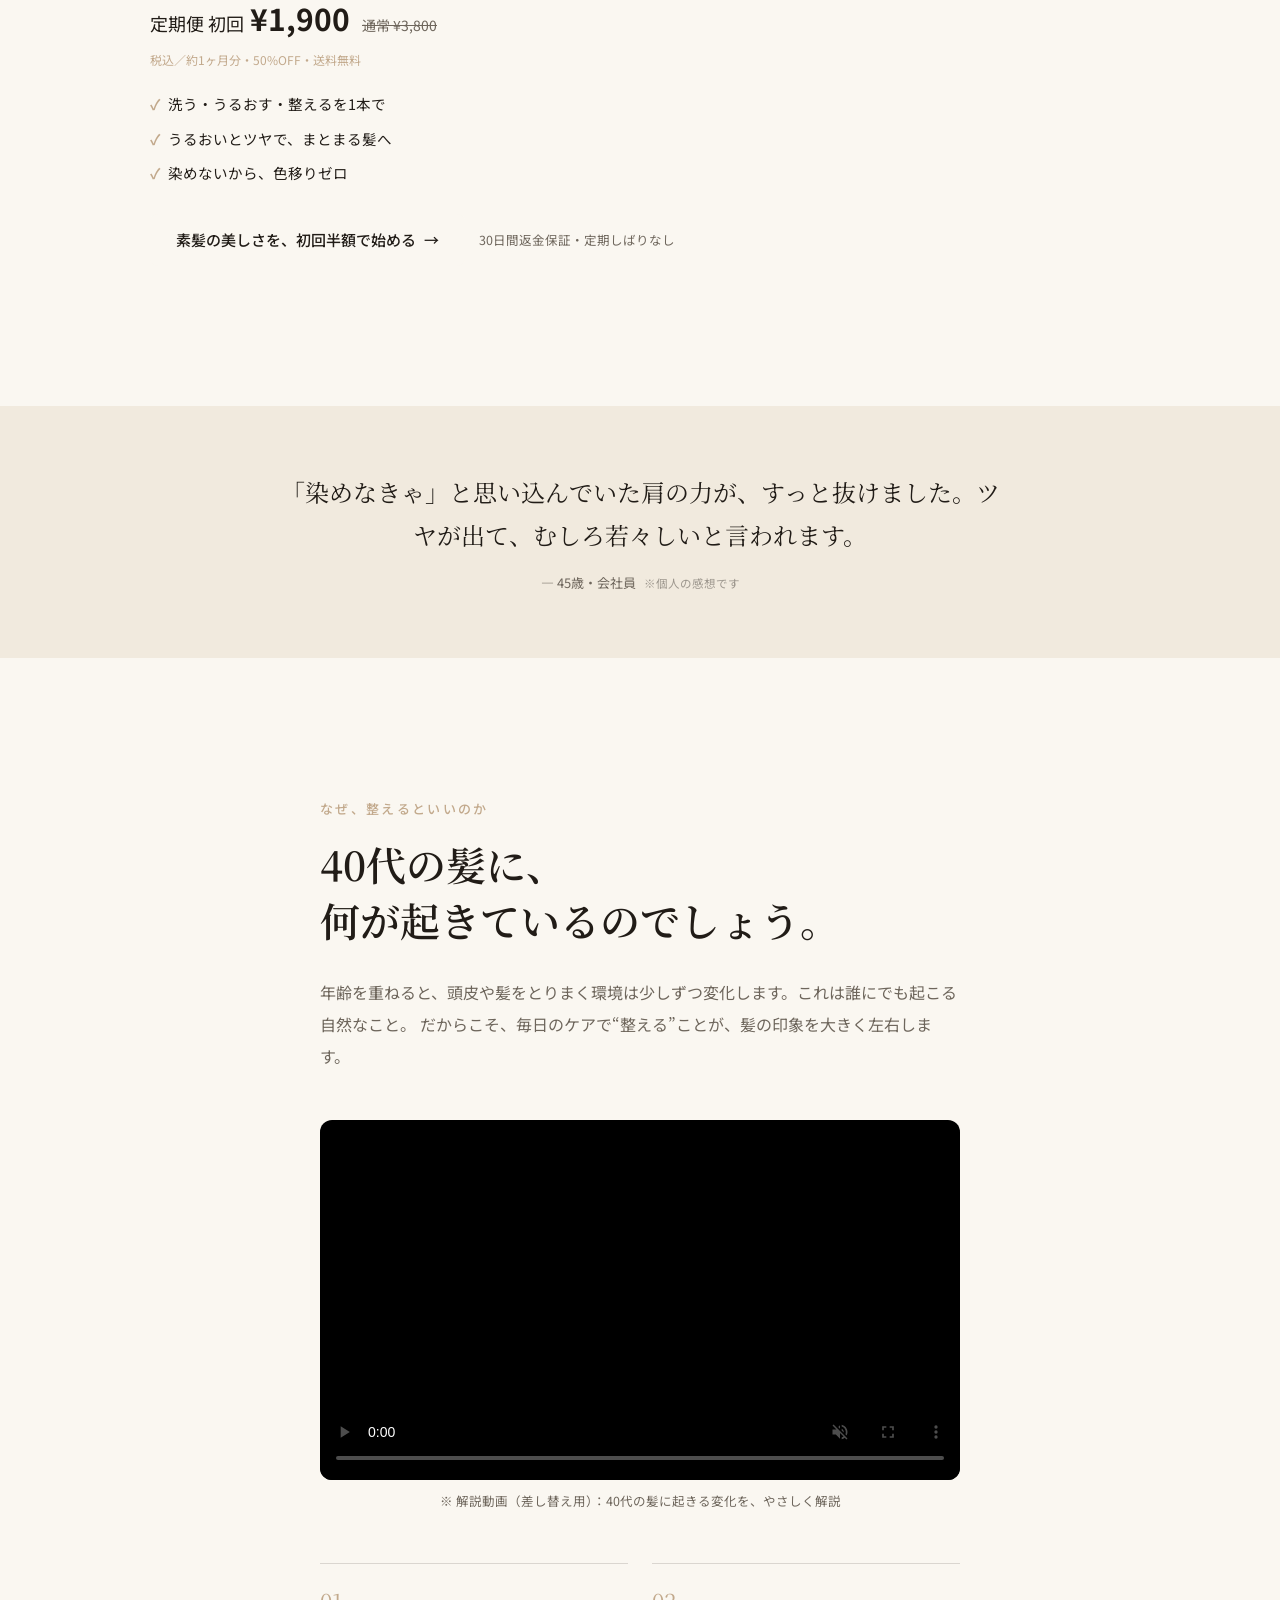
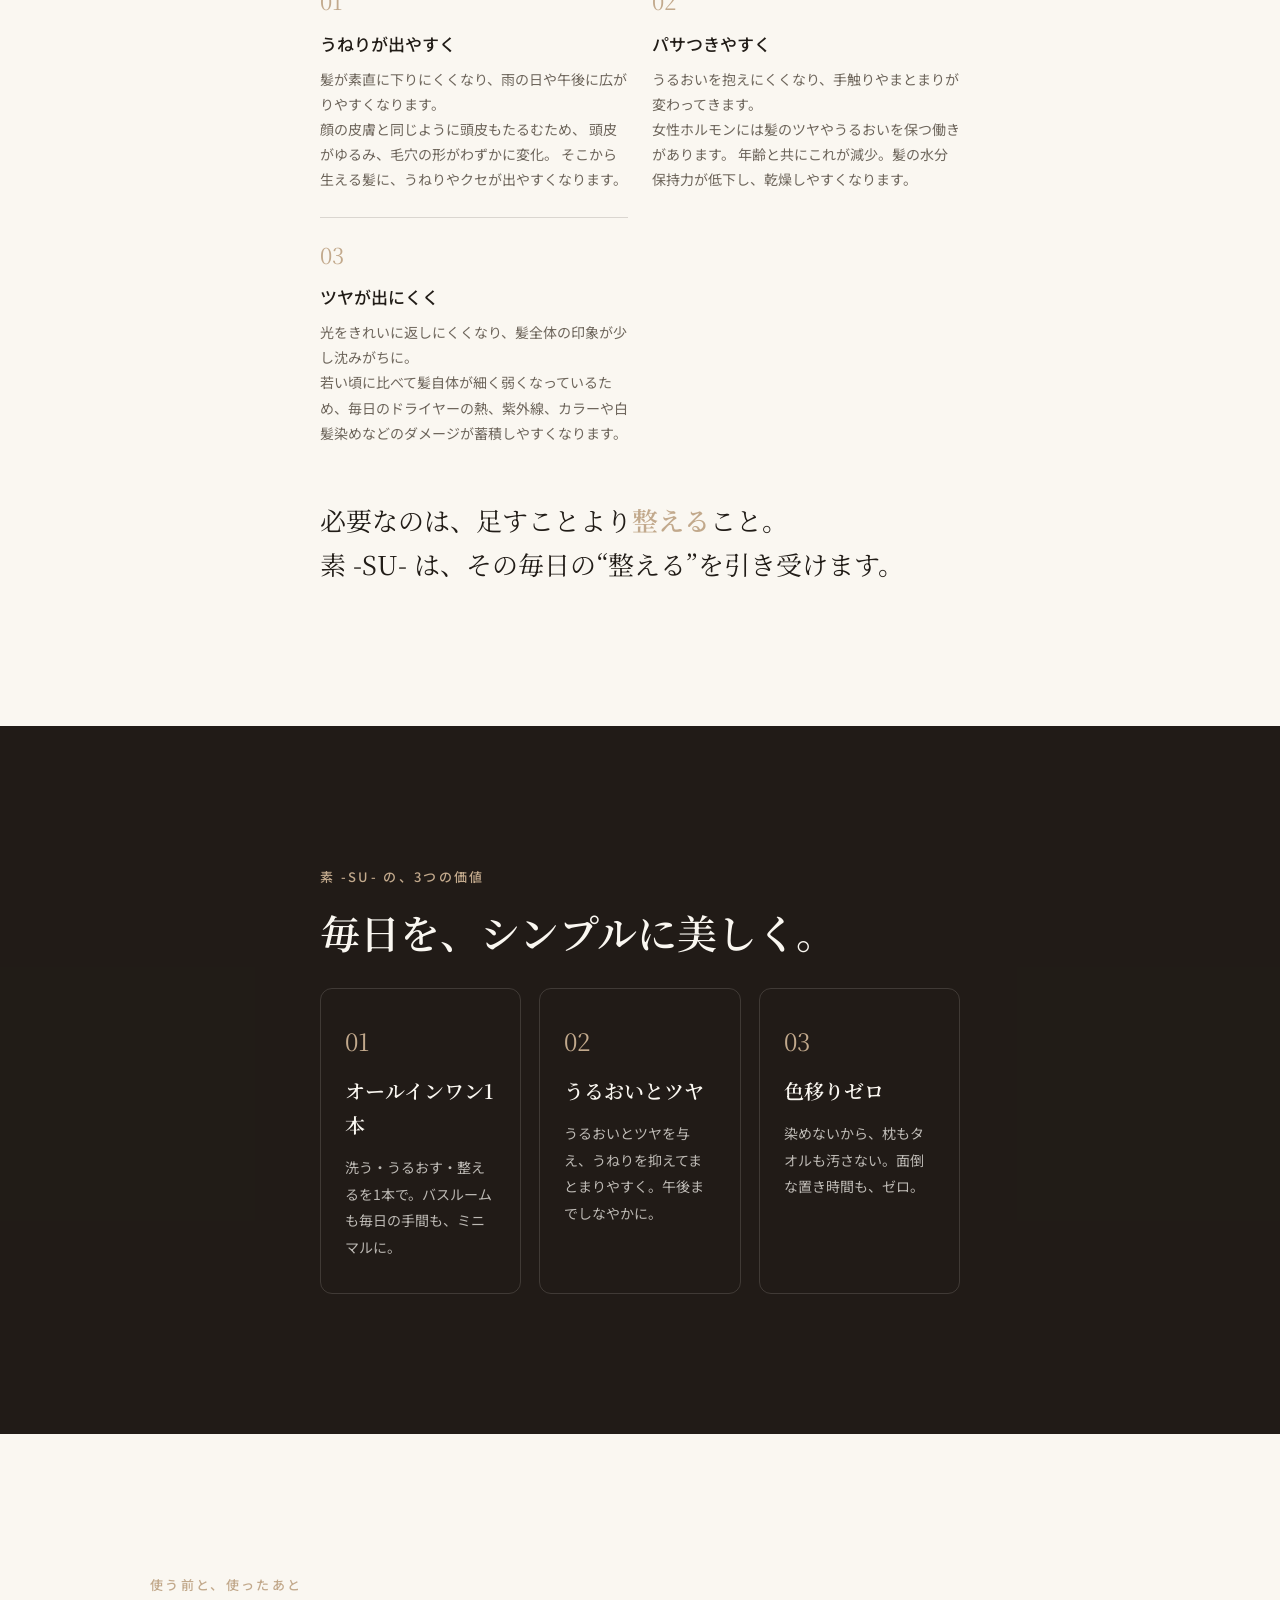
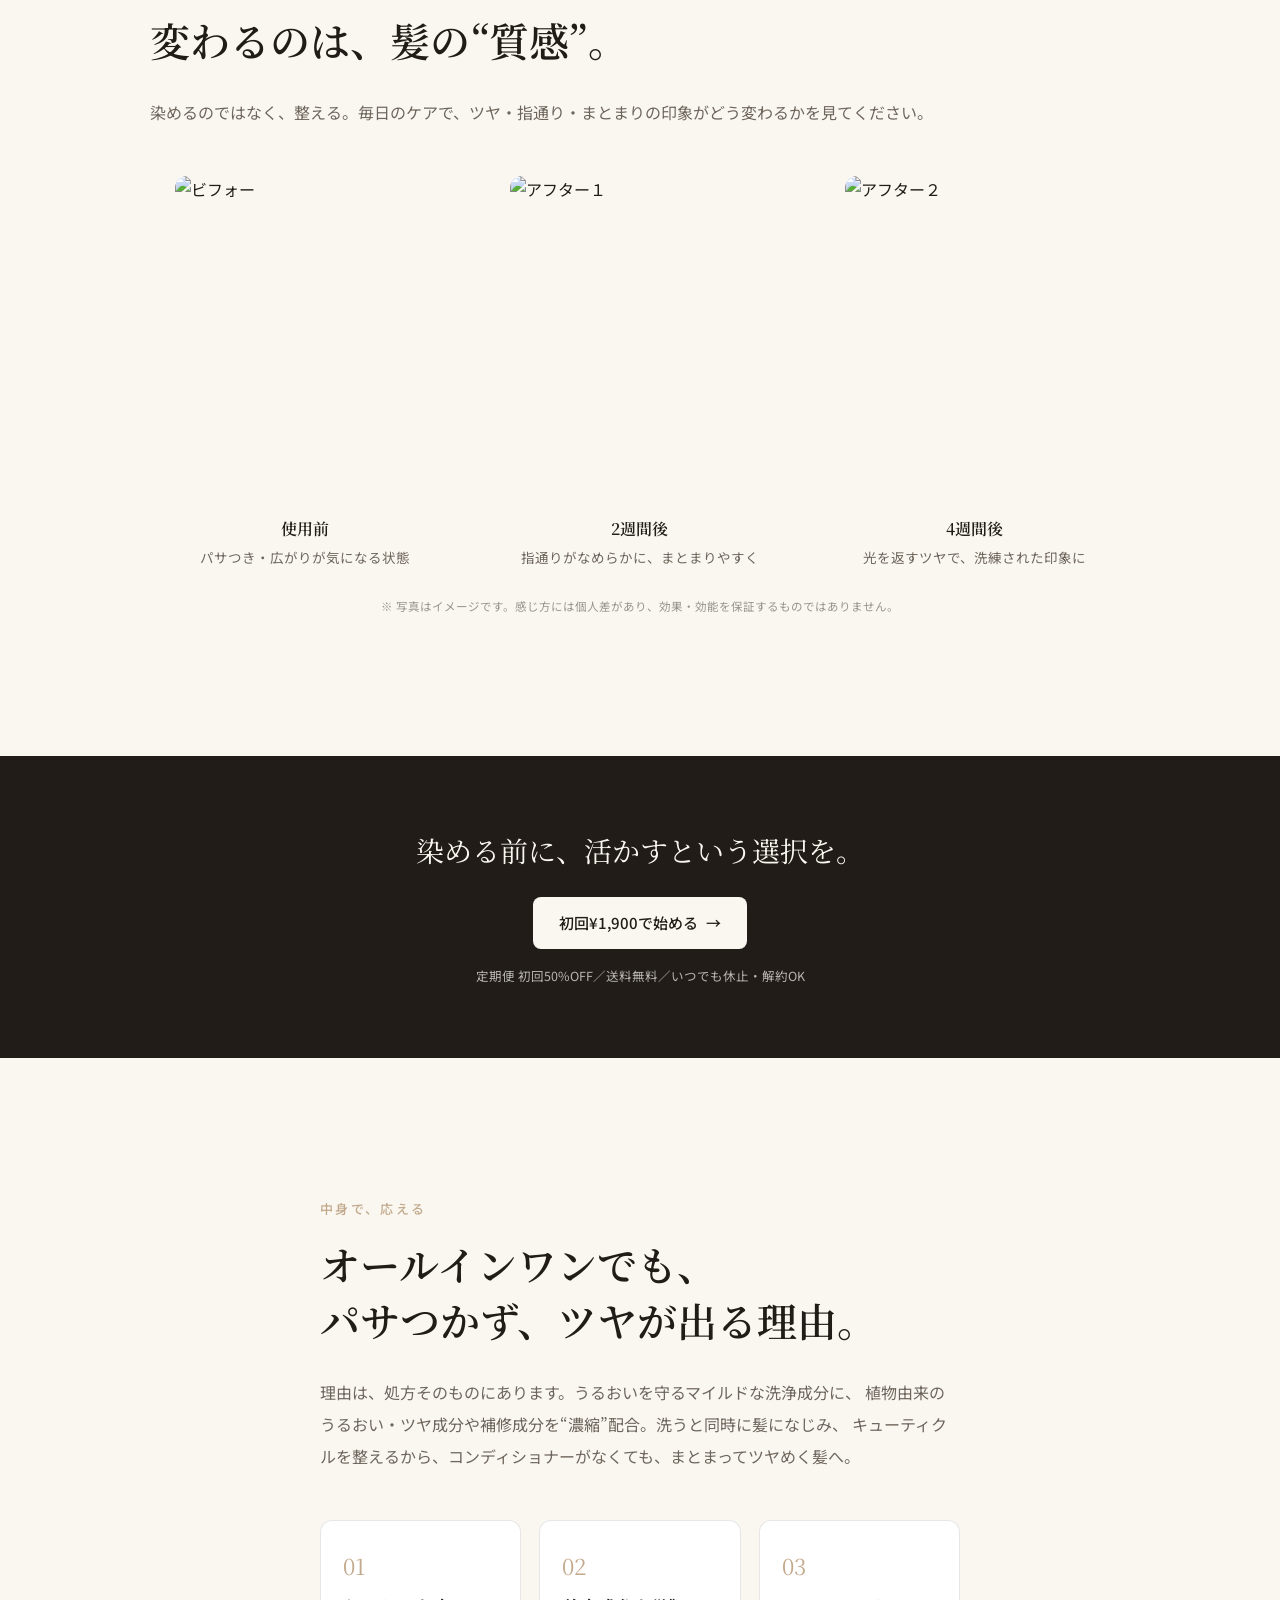
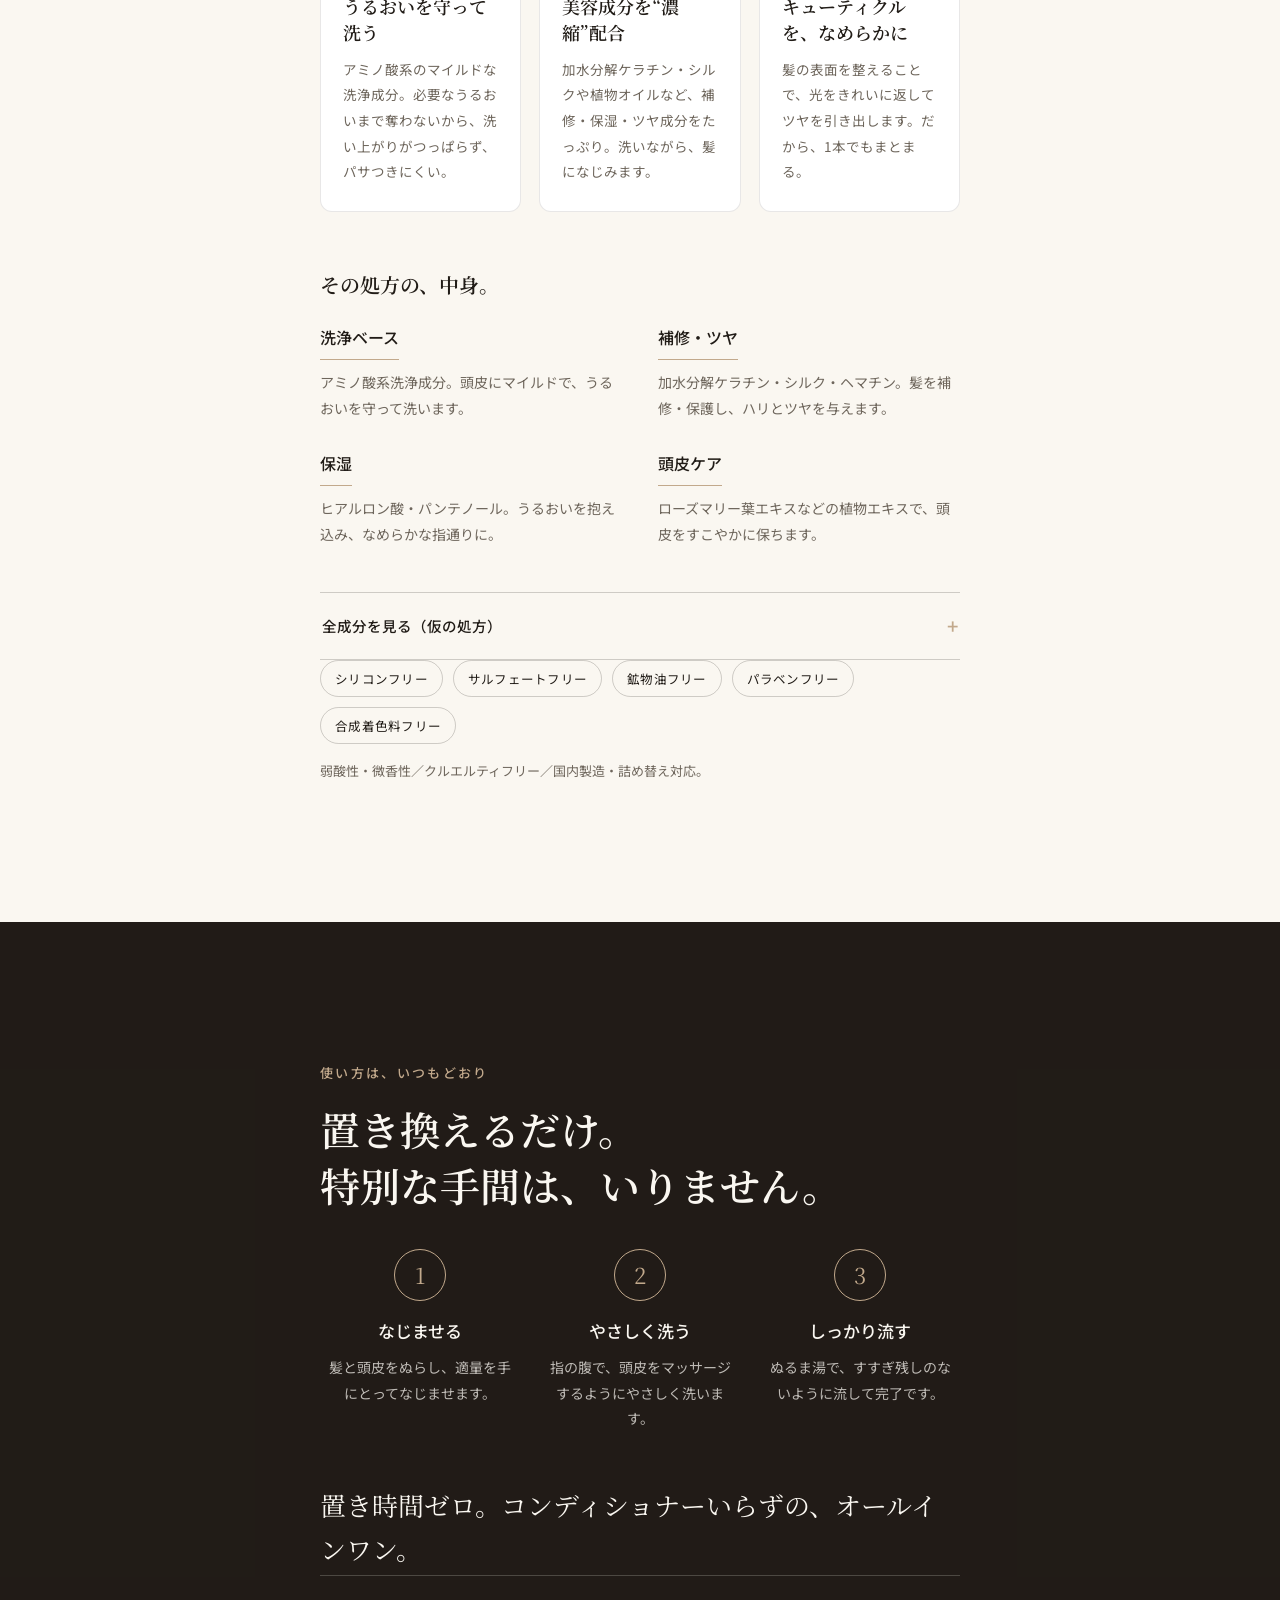
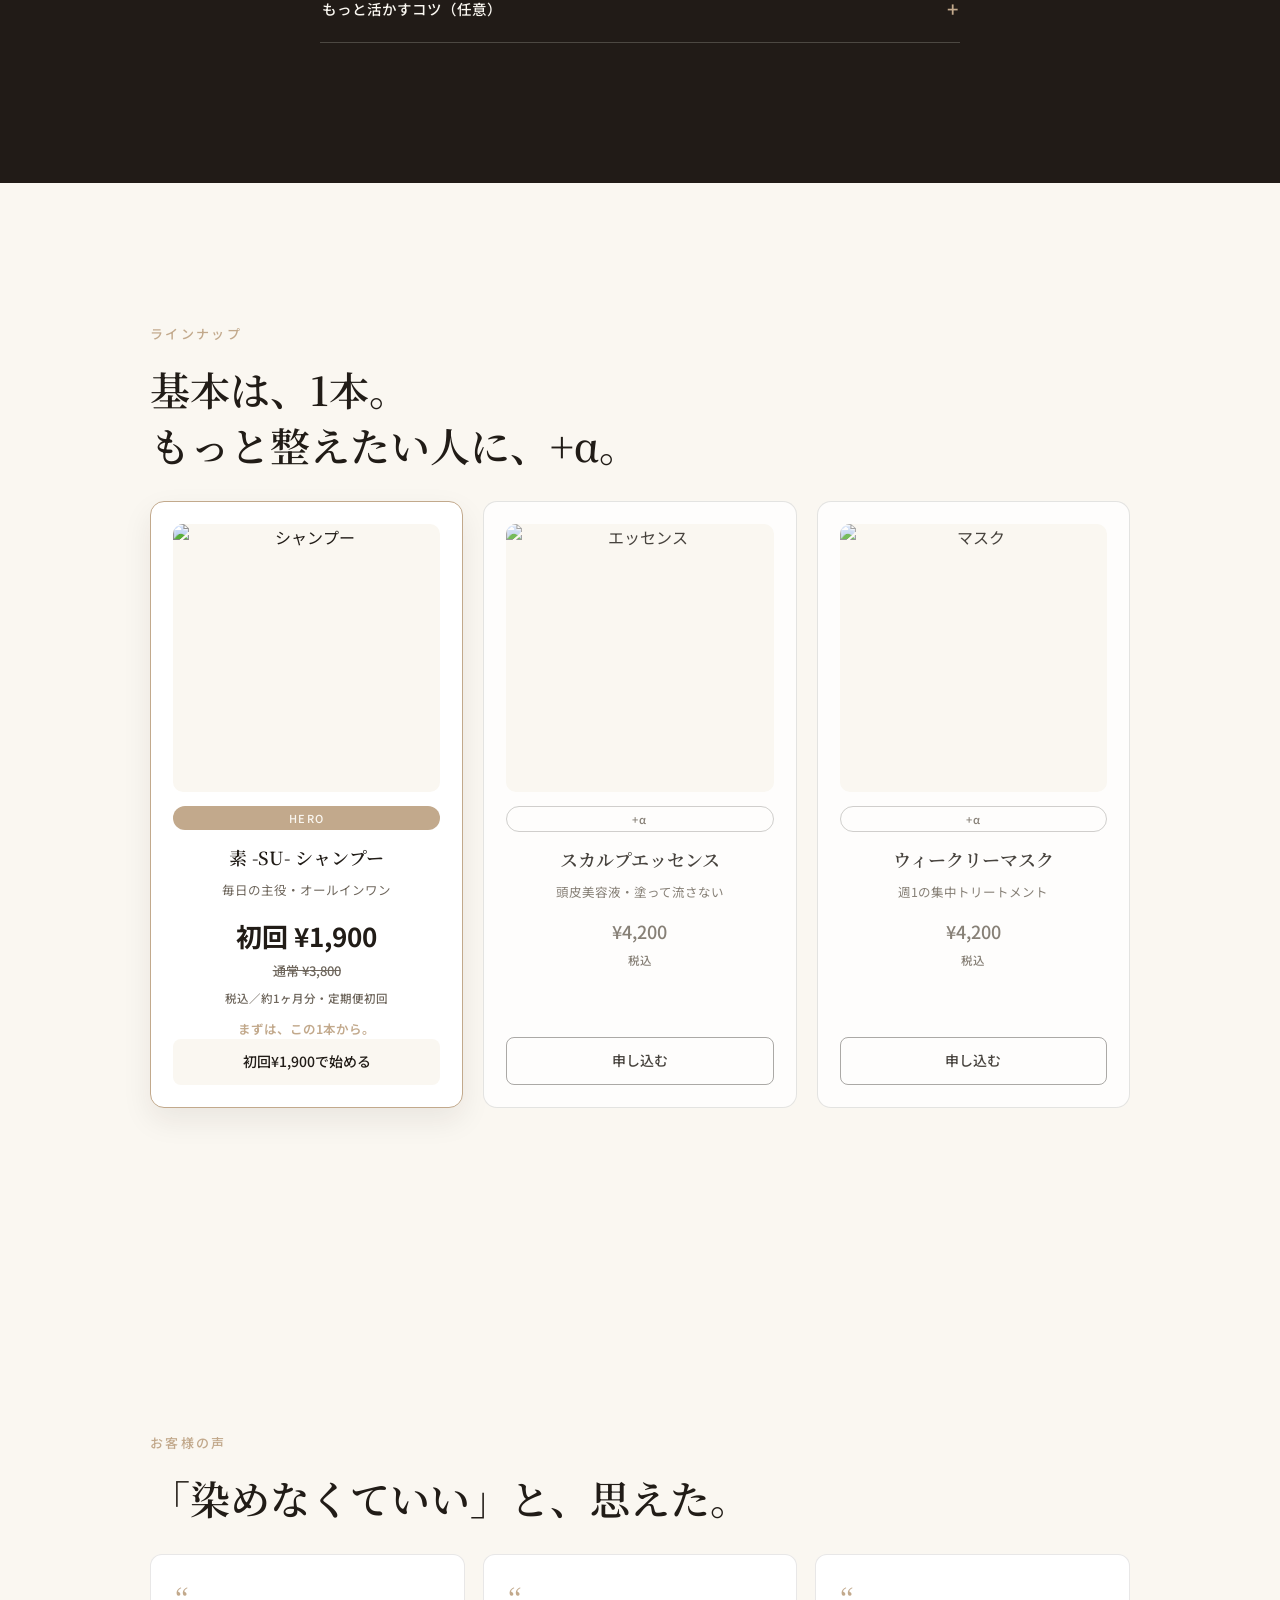
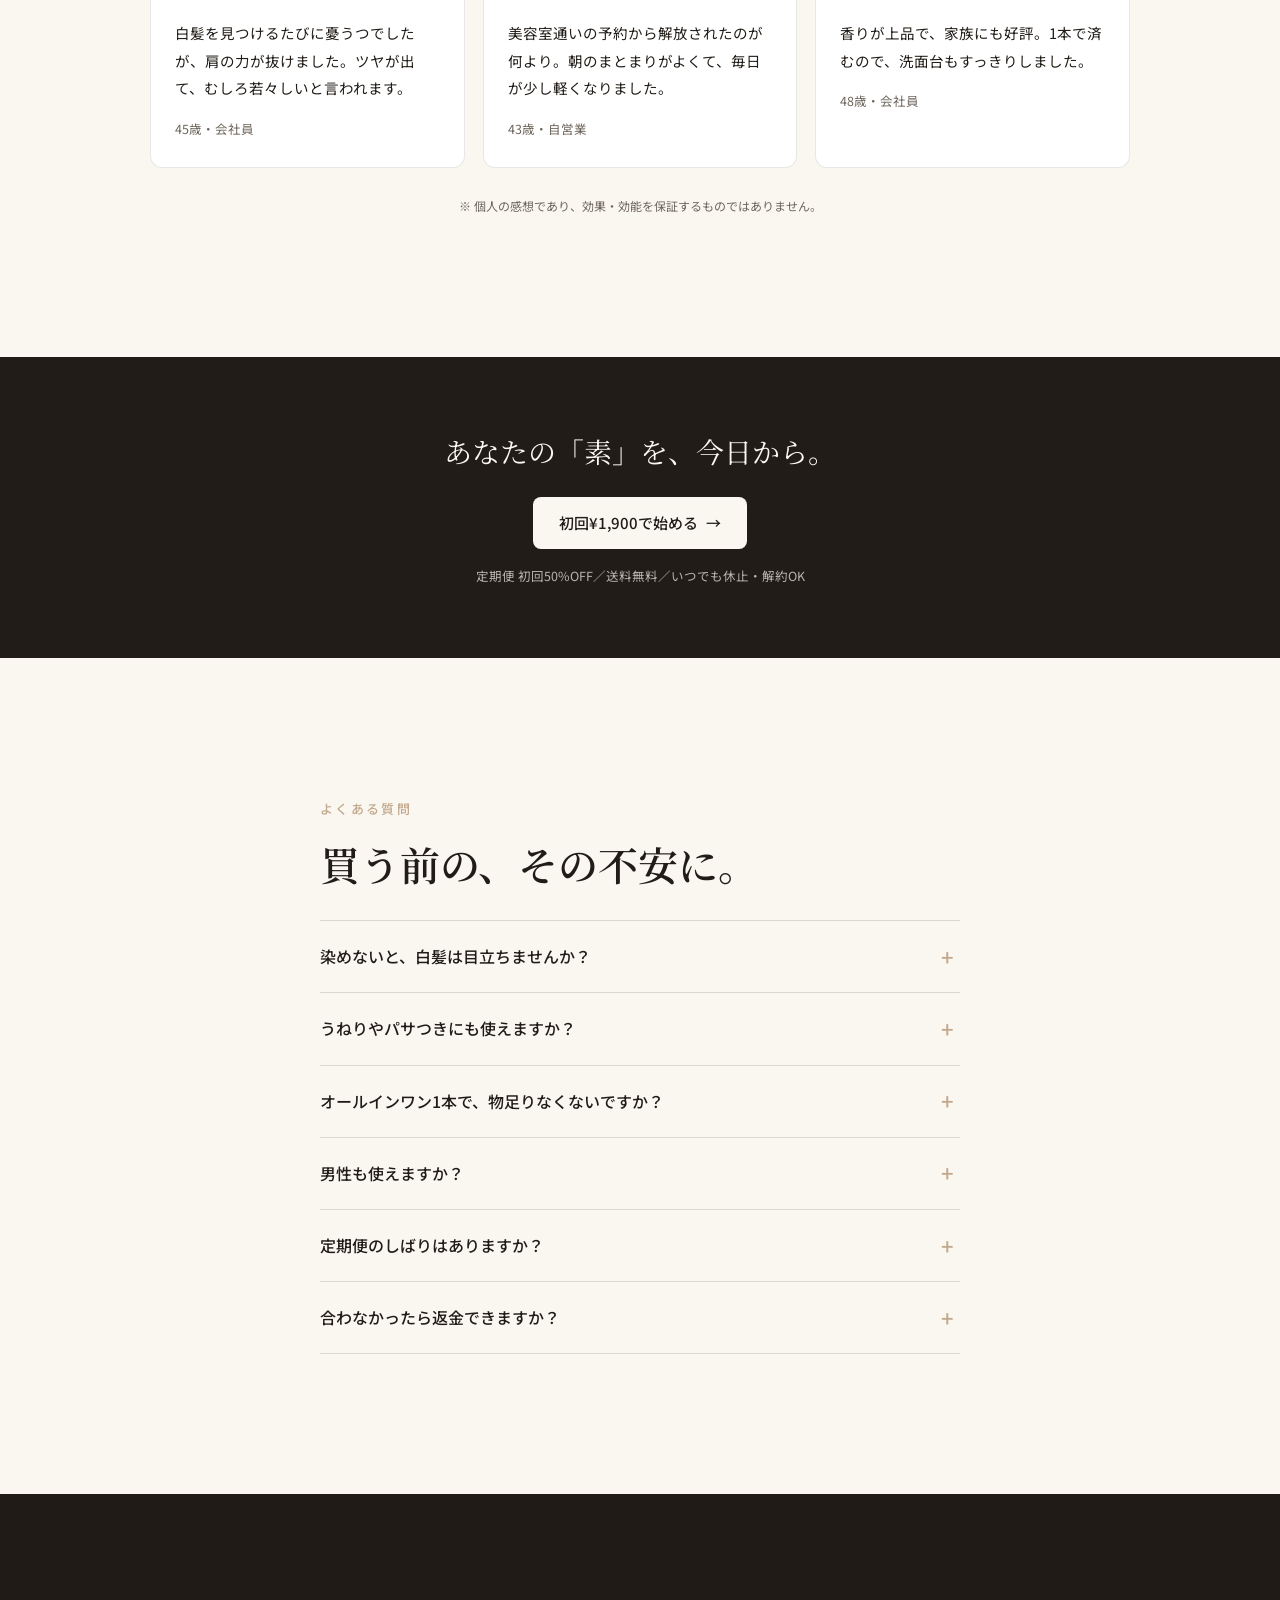
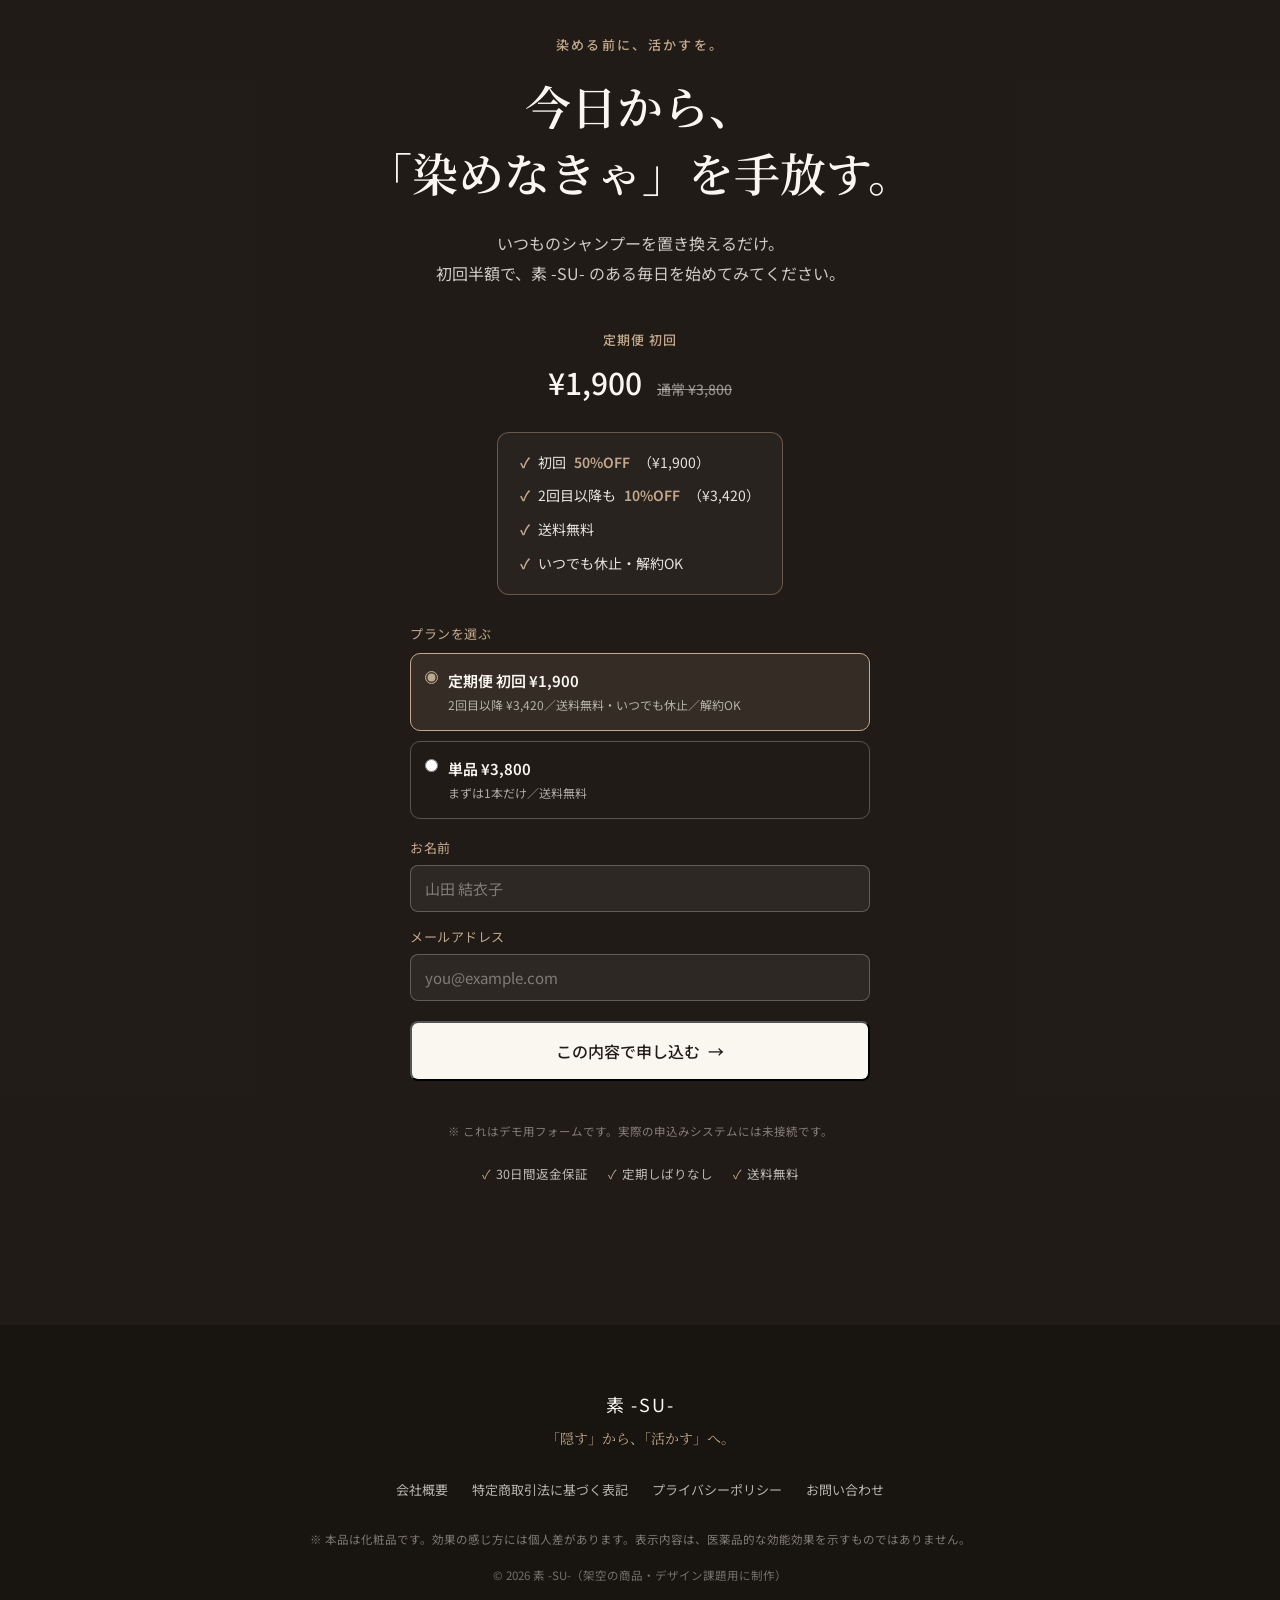
==== commit 4adafeb9: "変更-5" ====
--- a/バックアップ/index.html
+++ b/バックアップ/index.html
@@ -207,6 +207,12 @@
                    「防ぐ・治す・育毛」など医薬品的な表現は使っていません。
   ============================================================ -->
   <section id="concept" class="concept">
+
+  <!-- SP用背景動画（PCではCSSで非表示） -->
+  <video class="concept__video" autoplay muted loop playsinline
+         poster="images/sp-section-dark.png">
+    <source src="videos/bg-dark.mp4" type="video/mp4">
+  </video>
     <div class="concept__inner">
 
       <!-- アイブロウ（このセクションの主題ラベル） -->
@@ -260,6 +266,8 @@
        なぜ作ったか。暗い背景で、静かに語りかけるトーンに。
   ============================================================ -->
   <section id="brand-story" class="section section--dark brandstory">
+  <!-- brand-storyはInkカラー無地背景（動画なし） -->
+
     <div class="section__inner">
       <p class="eyebrow reveal">なぜ、つくったか</p>
 
@@ -405,6 +413,12 @@
        素 -SU- が毎日もたらす価値を、3つに絞って提示。暗い背景で“主役”の見せ場に。
   ============================================================ -->
   <section id="features" class="section section--dark features">
+  <!-- SP用背景動画（PCではCSSで非表示） -->
+  <video class="section-dark__video" autoplay muted loop playsinline
+         poster="images/sp-section-dark.png">
+    <source src="videos/bg-dark.mp4" type="video/mp4">
+  </video>
+
     <div class="section__inner">
       <p class="eyebrow reveal">素 -SU- の、3つの価値</p>
       <h2 class="section__title reveal">毎日を、シンプルに美しく。</h2>
@@ -567,6 +581,12 @@
        「置き換えるだけ」を視覚化。順番のある手順なので ol（番号つきリスト）。
   ============================================================ -->
   <section id="howto" class="section section--dark howto">
+  <!-- SP用背景動画（PCではCSSで非表示） -->
+  <video class="section-dark__video" autoplay muted loop playsinline
+         poster="images/sp-section-dark.png">
+    <source src="videos/bg-dark.mp4" type="video/mp4">
+  </video>
+
     <div class="section__inner">
       <p class="eyebrow reveal">使い方は、いつもどおり</p>
       <h2 class="section__title reveal">置き換えるだけ。<br>特別な手間は、いりません。</h2>
@@ -752,6 +772,12 @@
        本番では「素髪の美しさを、初回半額で始める」のリンク先を、申込みフォーム/カートのURLに差し替えてください。
   ============================================================ -->
   <section id="purchase" class="section section--dark closing">
+  <!-- SP用背景動画（PCではCSSで非表示） -->
+  <video class="section-dark__video" autoplay muted loop playsinline
+         poster="images/sp-section-dark.png">
+    <source src="videos/bg-dark.mp4" type="video/mp4">
+  </video>
+
     <div class="closing__inner">
       <p class="eyebrow reveal">染める前に、活かすを。</p>
       <h2 class="closing__title reveal">今日から、<br>「染めなきゃ」を手放す。</h2>
--- a/バックアップ/style.css
+++ b/バックアップ/style.css
@@ -528,15 +528,22 @@
 ----------------------------------------------------------------- */
 /* 変更後 */
 .concept {
-  background-image: url("images/science.jpg");
-  /* パララックス背景画像 */
-  background-attachment: fixed;
-  background-size: cover;
-  background-position: center;
+  background-image: none;         /* SPは動画で背景管理するので削除 */
   color: var(--color-offwhite);
   padding: clamp(90px, 15vw, 150px) var(--pad-x);
-  position: relative;
-  /* overlayの基準点 */
+  position: relative;             /* 動画・オーバーレイの基準点 */
+  overflow: hidden;               /* 動画のはみ出しを隠す */
+}
+
+/* SP用：conceptの背景動画 */
+.concept__video {
+  position: absolute;
+  inset: 0;
+  width: 100%;
+  height: 100%;
+  object-fit: cover;              /* 縦横比を保ちながら全体を埋める */
+  z-index: 0;
+  pointer-events: none;           /* 動画タップで反応しない */
 }
 
 /* 暗いオーバーレイを重ねて文字を読みやすく */
@@ -544,15 +551,16 @@
   content: "";
   position: absolute;
   inset: 0;
-  background: rgba(33, 28, 23, 0.75);
-  z-index: 0;
+  background: rgba(33, 28, 23, 0.88); /* 75%→88%に変更：動画を暗くして文字を読みやすく */
+  z-index: 1;                     /* 動画(0)の上、テキスト(2)の下 */
 }
 
 /* コンテンツをoverlay（::before）の上に出す */
 .concept .concept__inner {
   position: relative;
-  z-index: 1;
-}
+  z-index: 2;                     /* 最前面 */
+}
+
 .concept__inner {
   max-width: 780px;
   margin: 0 auto;
@@ -761,6 +769,8 @@
 ----------------------------------------------------------------- */
 @media (min-width: 769px) {
 
+  
+
   /* 左右の余白を、PC用の広い値に */
   :root {
     --pad-x: 80px;
@@ -892,37 +902,48 @@
   color: var(--color-ink);
 }
 
+/* brand-storyは動画なし・Inkカラー無地背景 */
+.brandstory {
+  background-color: var(--color-ink); /* #211C17 の深い黒 */
+}
+
 /* 暗いセクション（インク背景＋明るい文字） */
-/* 変更後 */
+/* SP：動画背景 ／ PC：fixed パララックス（メディアクエリで上書き） */
+
 .section--dark {
-  background-image: url("images/science.jpg");
-  /* 背景画像 */
-  background-attachment: fixed;
-  /* ← これだけでパララックス完成 */
-  background-size: cover;
-  background-position: center;
+  background-image: none;    /* SPは動画で背景管理するので削除 */
   color: var(--color-offwhite);
-}
+  position: relative;        /* 動画・オーバーレイの基準点 */
+  overflow: hidden;          /* 動画のはみ出しを隠す */
+}
+
+/* SP用：背景動画 */
+.section-dark__video {
+  position: absolute;
+  inset: 0;
+  width: 100%;
+  height: 100%;
+  object-fit: cover;         /* 縦横比を保ちながら全体を埋める */
+  z-index: 0;                /* オーバーレイ・テキストより後ろ */
+  pointer-events: none;      /* 動画タップで反応しない */
+}
+
+/* 暗いオーバーレイ */
 .section--dark::before {
   content: "";
   position: absolute;
   inset: 0;
-  background: rgba(33, 28, 23, 0.75);
-  /* Inkカラーを75%で重ねる */
-  z-index: 0;
-}
-
-/* コンテンツを overlay の上に出す */
-.section--dark {
-  position: relative;
-  /* ::before の基準点として必要 */
-}
-
+  background: rgba(33, 28, 23, 0.88); /* Inkカラー75%→88%に変更 */
+  z-index: 1;                /* 動画(0)の上、テキスト(2)の下 */
+}
+
+/* テキストを最前面に */
 .section--dark .section__inner,
 .section--dark .closing__inner {
   position: relative;
-  z-index: 1;
-}
+  z-index: 2;                /* オーバーレイ(1)の上 */
+}
+
 /* 共通：アイブロウ（小見出しの上の一言） */
 .eyebrow {
   font-size: 13px;
@@ -2091,6 +2112,7 @@
   margin-left: auto;
   margin-right: auto;
 }
+
 /* SP用：beforeafter の img を直接サイズ制御 */
 .beforeafter__item img {
   width: 100%;
@@ -2104,6 +2126,7 @@
   margin-right: auto;
   margin-bottom: 14px;
 }
+
 .beforeafter__media span {
   font-size: 12px;
   letter-spacing: 0.1em;
@@ -2481,4 +2504,31 @@
     font-size: 13px;
     border-radius: 100px;
   }
+    /* PCだけ CSS の fixed パララックスを使う */
+    .concept {
+      background-image: url("images/sp-section-dark.png"); /* PC用画像 */
+      background-attachment: fixed;
+      background-size: cover;
+      background-position: center;
+      overflow: visible;
+    }
+
+    /* PCではconceptの動画を非表示 */
+    .concept__video {
+      display: none;
+    }
+
+    /* PC用：section--darkは画像パララックスに戻す */
+    .section--dark {
+      background-image: url("images/sp-section-dark.png"); /* conceptと同じ画像に統一 */
+      background-attachment: fixed;
+      background-size: cover;
+      background-position: center;
+      overflow: visible; /* PCははみ出し制御不要 */
+    }
+
+    /* PCでは動画を非表示 */
+    .section-dark__video {
+      display: none;
+    }
 }
